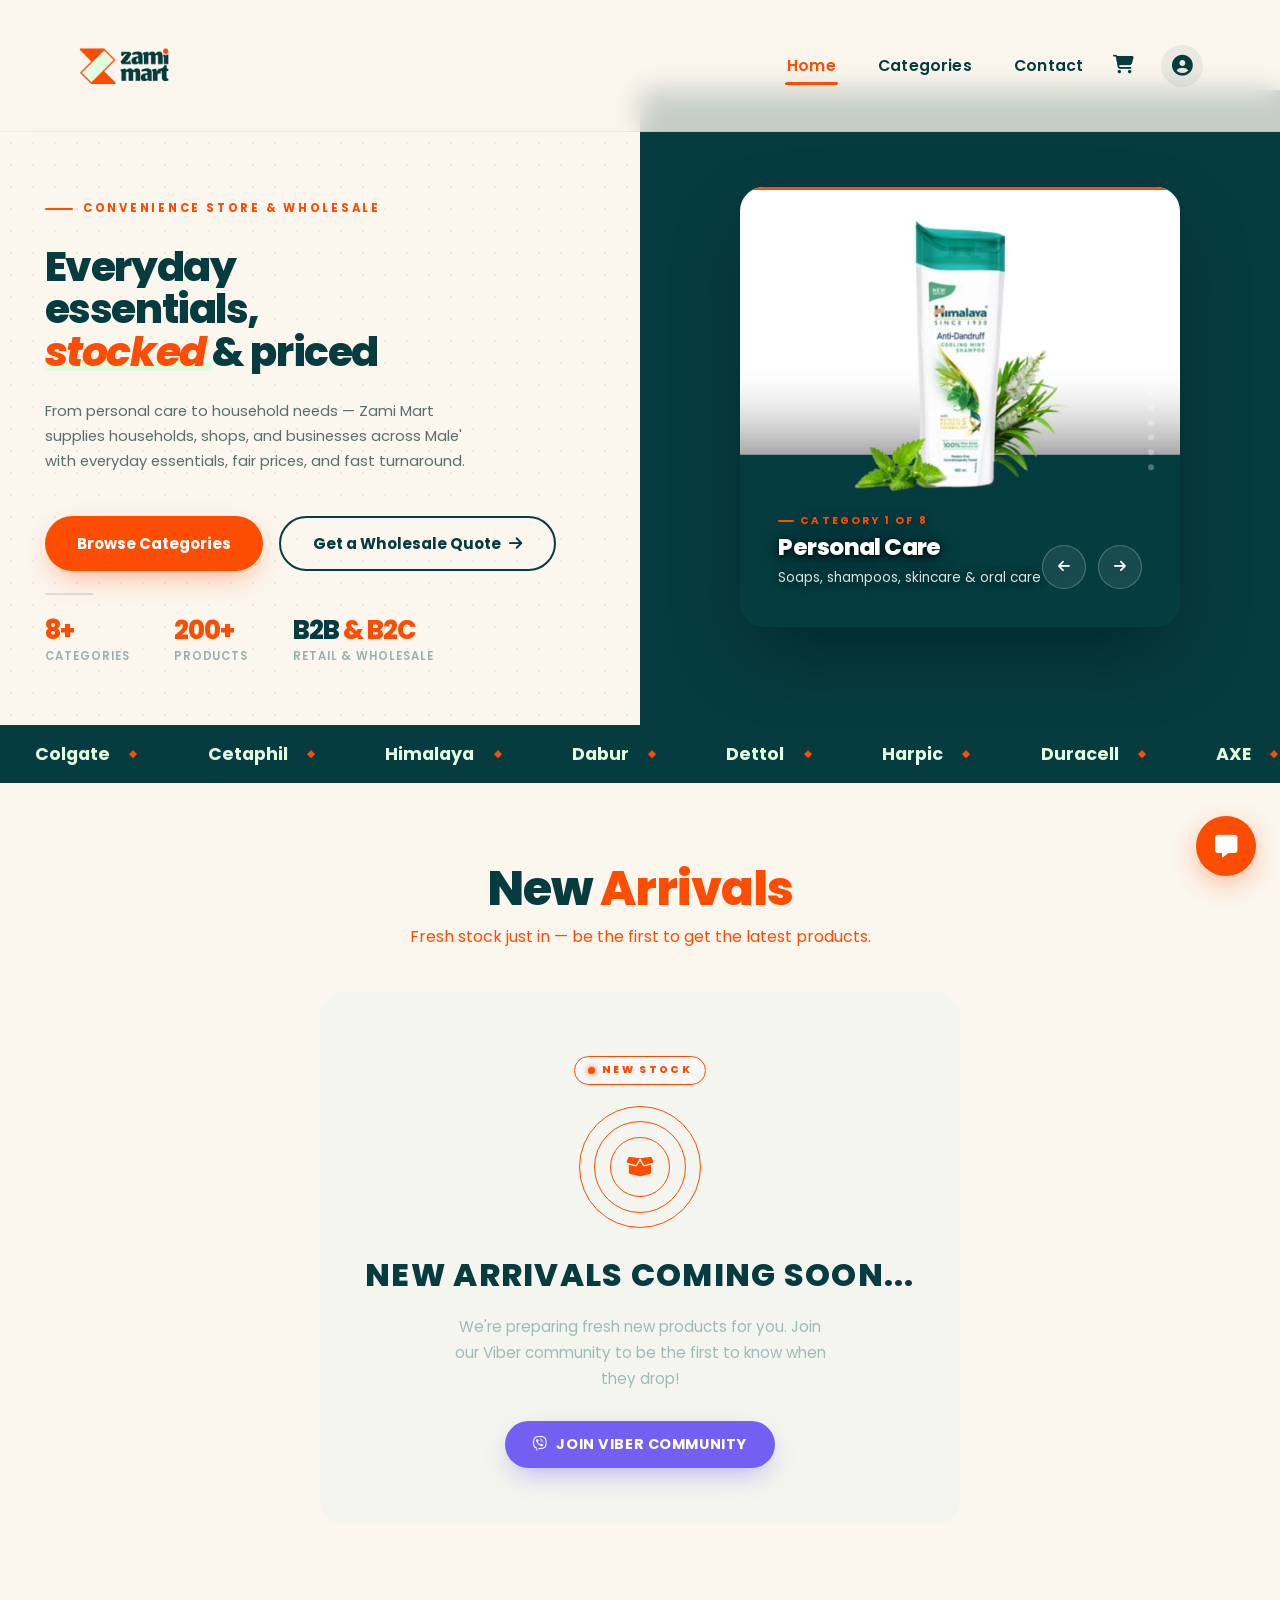
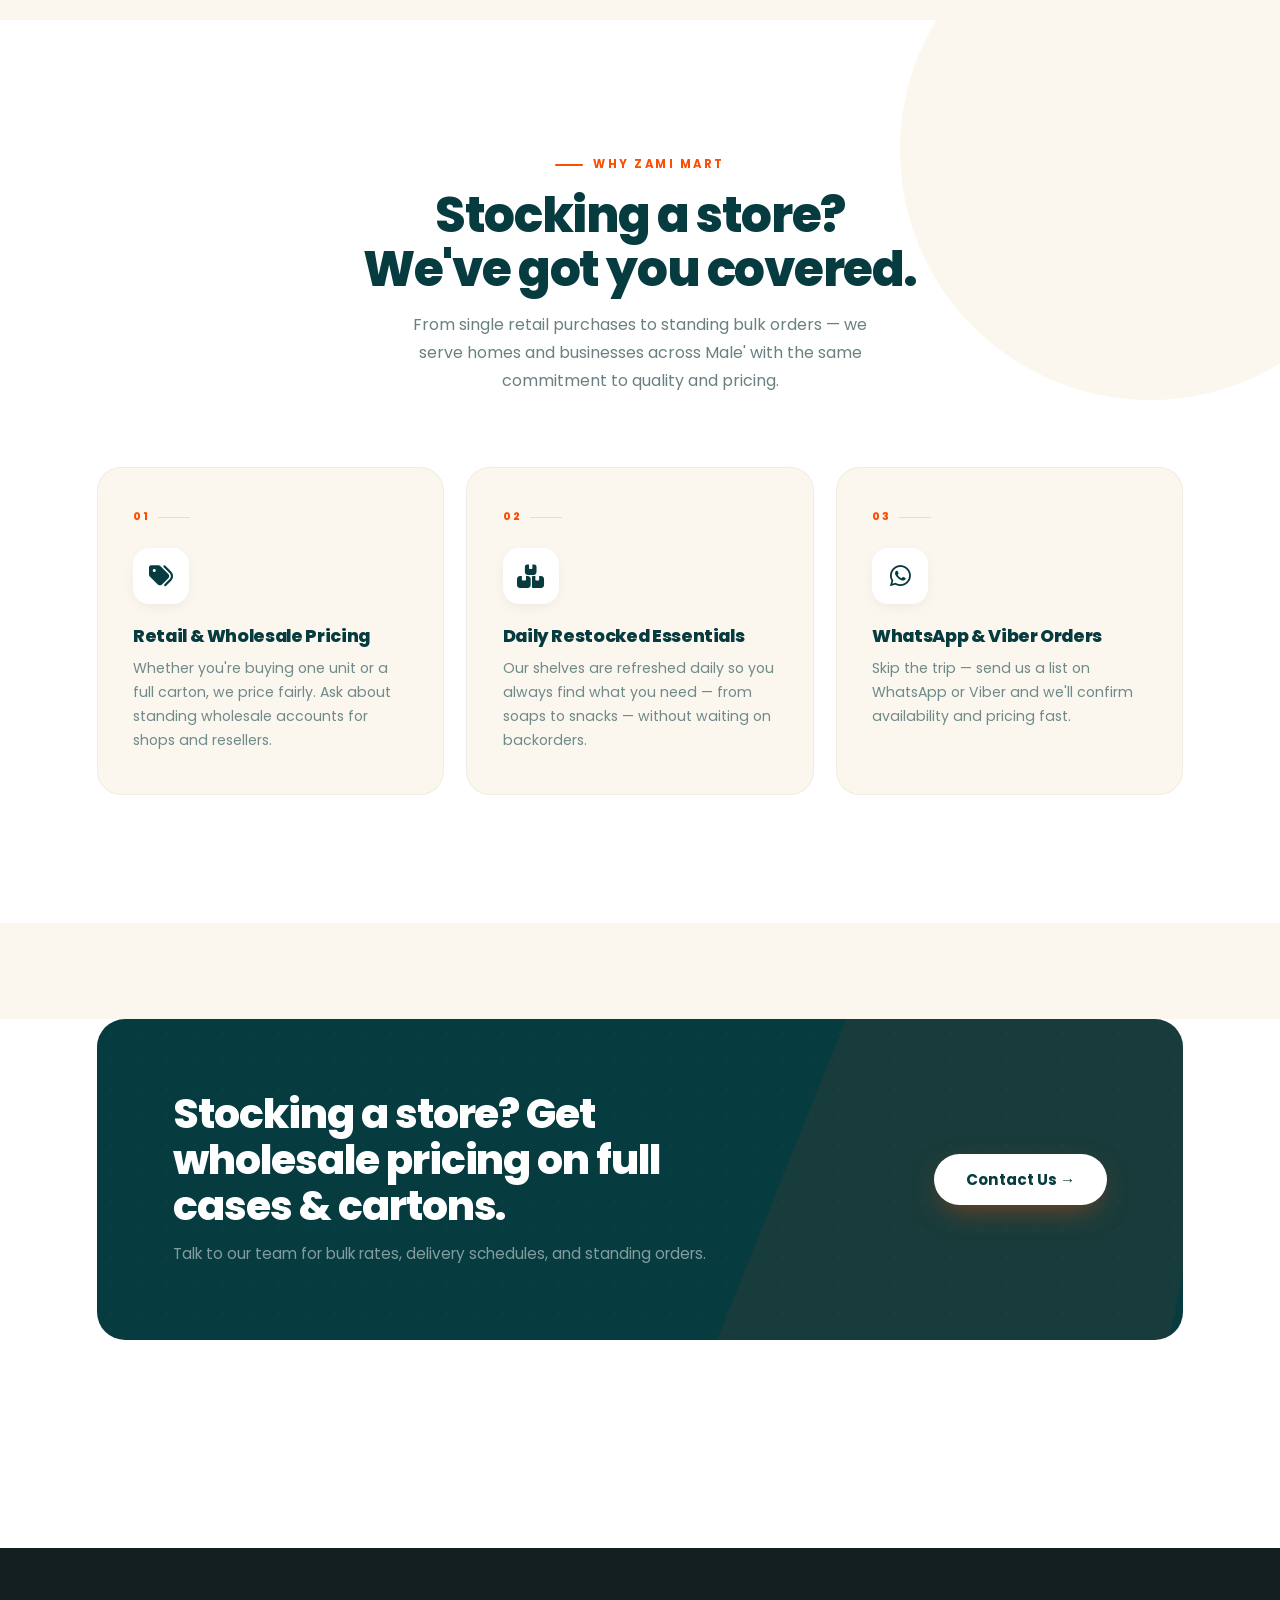
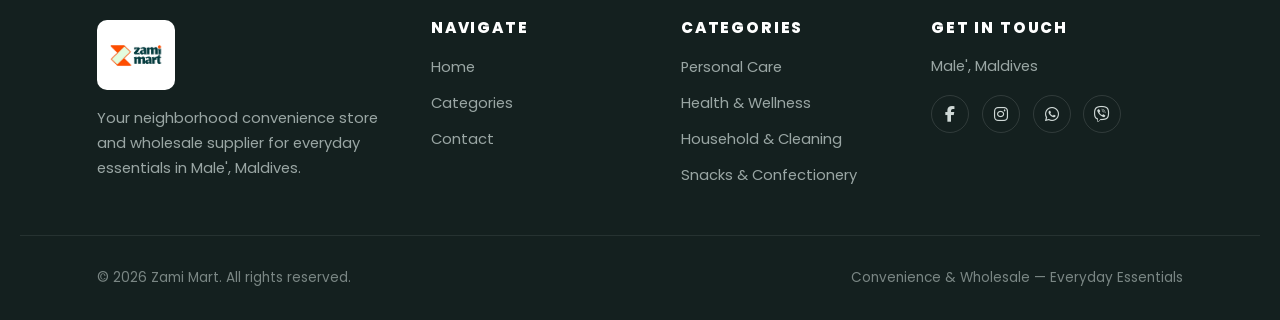
==== index.html @ 1897bcc4 "Add files via upload" ====
<!DOCTYPE html>
<html lang="en">
<head>
<meta charset="UTF-8">
<meta name="viewport" content="width=device-width, initial-scale=1.0">
<title>Zami Mart — Convenience &amp; Wholesale Store, Male'</title>
<link rel="icon" type="image/png" href="img/favicon.png">
<link rel="preconnect" href="https://fonts.googleapis.com">
<link rel="preconnect" href="https://fonts.gstatic.com" crossorigin>
<link href="https://fonts.googleapis.com/css2?family=Poppins:ital,wght@0,300;0,400;0,500;0,600;0,700;0,800;0,900;1,500&display=swap" rel="stylesheet">
<link rel="stylesheet" href="https://cdnjs.cloudflare.com/ajax/libs/font-awesome/6.5.1/css/all.min.css">
<link rel="stylesheet" href="style.css">
<style>

/* =============================================
   HERO — full-viewport split
   ============================================= */
.hero {
  min-height: 80vh;
  display: grid;
  grid-template-columns: 1fr 1fr;
  align-items: stretch;
  background: var(--cream);
  background-image: radial-gradient(rgba(6,59,63,.07) 1px, transparent 1px);
  background-size: 22px 22px;
  overflow: hidden;
  position: relative;
}

.hero-copy {
  display: flex;
  flex-direction: column;
  justify-content: center;
  padding: 110px 4% 60px 7%;
  position: relative;
  z-index: 2;
}

.hero-eyebrow {
  display: inline-flex;
  align-items: center;
  gap: 10px;
  font-size: .72rem;
  font-weight: 700;
  letter-spacing: .24em;
  text-transform: uppercase;
  color: var(--orange);
  margin-bottom: 1.8rem;
  opacity: 0;
  animation: fadeUp .7s var(--ease-soft) .1s forwards;
}
.hero-eyebrow::before {
  content: '';
  width: 28px; height: 2px;
  background: var(--orange);
  border-radius: 2px;
  flex-shrink: 0;
}

.hero-meta {
  display: flex;
  align-items: center;
  gap: 1rem;
  flex-wrap: wrap;
  margin-bottom: 1.8rem;
}
.hero-meta .hero-eyebrow { margin-bottom: 0; }

.hero-status {
  display: inline-flex;
  align-items: center;
  gap: 8px;
  padding: 5px 14px 5px 10px;
  border-radius: 100px;
  background: rgba(6,59,63,.06);
  font-size: .72rem;
  font-weight: 700;
  letter-spacing: .04em;
  color: var(--teal);
  opacity: 0;
  animation: fadeUp .7s var(--ease-soft) .2s forwards;
}
.hero-status .status-dot {
  width: 7px; height: 7px;
  border-radius: 50%;
  background: #2f9e6e;
  flex-shrink: 0;
  position: relative;
}
.hero-status .status-dot::after {
  content: '';
  position: absolute; inset: -4px;
  border-radius: 50%;
  background: #2f9e6e;
  opacity: .4;
  animation: statusPulse 2s ease-out infinite;
}
.hero-status.is-closed .status-dot,
.hero-status.is-closed .status-dot::after { background: #c2492f; }
@keyframes statusPulse {
  0% { transform: scale(1); opacity: .5; }
  100% { transform: scale(2.4); opacity: 0; }
}


.hero-scroll-cue {
  display: none;
  align-items: center;
  gap: 10px;
  margin-top: 2.6rem;
  font-size: .8rem;
  font-weight: 600;
  color: #8aa0a0;
  cursor: pointer;
  background: none;
  width: fit-content;
}
.hero-scroll-cue i {
  animation: scrollBounce 1.6s ease-in-out infinite;
  color: var(--orange);
}
@keyframes scrollBounce {
  0%, 100% { transform: translateY(0); }
  50% { transform: translateY(6px); }
}

.hero-title {
  font-size: clamp(2rem, 3.2vw, 3.8rem);
  line-height: 1.04;
  letter-spacing: -.035em;
  color: var(--teal);
  margin-bottom: 1.6rem;
}
.hero-title .line { display: block; overflow: hidden; }
.hero-title .line span {
  display: block;
  transform: translateY(110%);
  animation: lineUp .9s var(--ease-soft) forwards;
}
.hero-title .line:nth-child(1) span { animation-delay: .15s; }
.hero-title .line:nth-child(2) span { animation-delay: .28s; }
.hero-title .line:nth-child(3) span { animation-delay: .38s; }
@keyframes lineUp { to { transform: translateY(0); } }

.hero-title .accent {
  color: var(--orange);
  font-style: italic;
  position: relative;
  display: inline-block;
}
.hero-title .accent::after {
  content: '';
  position: absolute;
  left: -3%; right: -3%; bottom: .06em;
  height: .22em;
  background: var(--mint);
  z-index: -1;
  transform: scaleX(0);
  transform-origin: left;
  animation: underlineGrow .6s var(--ease-soft) .9s forwards;
}
@keyframes underlineGrow { to { transform: scaleX(1); } }

.hero-sub {
  font-size: 0.92rem;
  line-height: 1.7;
  color: #5a6e6e;
  max-width: 440px;
  margin-bottom: 2.6rem;
  opacity: 0;
  animation: fadeUp .8s var(--ease-soft) .5s forwards;
}

.hero-ctas {
  display: flex; gap: 1rem; flex-wrap: wrap;
  margin-bottom: 0;
  opacity: 0;
  animation: fadeUp .8s var(--ease-soft) .65s forwards;
}

.hero-divider {
  width: 48px; height: 2px;
  background: rgba(6,59,63,.12);
  margin-top: 1.4rem;
  margin-bottom: 1.4rem;
  opacity: 0;
  animation: fadeUp .6s var(--ease-soft) .78s forwards;
}

.hero-stat-row {
  display: flex; gap: 2.8rem;
  opacity: 0;
  animation: fadeUp .8s var(--ease-soft) .82s forwards;
}
.hero-stat { display: flex; flex-direction: column; }
.hero-stat-num {
  font-size: 1.6rem; font-weight: 800;
  color: var(--teal); letter-spacing: -.04em; line-height: 1;
}
.hero-stat-num span { color: var(--orange); }
.hero-stat-label {
  font-size: .72rem; font-weight: 600;
  letter-spacing: .08em; text-transform: uppercase;
  color: #9ab0b0; margin-top: .3rem;
}

@keyframes fadeUp {
  from { opacity: 0; transform: translateY(20px); }
  to   { opacity: 1; transform: translateY(0); }
}

/* =============================================
   SLIDESHOW
   ============================================= */
.hero-slideshow {
  position: relative;
  overflow: hidden;
  background: var(--teal);
  opacity: 0;
  animation: fadeIn .9s var(--ease-soft) .2s forwards;
  display: flex;
  align-items: center;
  justify-content: center;
  padding: 40px 4%;
}
.hero-slideshow-inner {
  position: relative;
  width: 100%;
  max-width: 440px;
  aspect-ratio: 1 / 1;
  border-radius: 24px;
  overflow: hidden;
  box-shadow: 0 32px 80px -16px rgba(0,0,0,.35);
}
@keyframes fadeIn { to { opacity: 1; } }

.slide {
  position: absolute; inset: 0;
  opacity: 0;
  transition: opacity .8s cubic-bezier(.4,0,.2,1);
  will-change: opacity;
}
.slide.active { opacity: 1; }

.slide img {
  width: 100%; height: 100%;
  object-fit: cover; object-position: center;
  display: block;
  transform: scale(1.05);
  transition: transform 6s ease-out;
}
.slide.active img { transform: scale(1); }

.slide::after {
  content: '';
  position: absolute; inset: 0;
  pointer-events: none;
}

.slide-placeholder {
  position: absolute; inset: 0;
  display: flex; align-items: center; justify-content: center;
  background: linear-gradient(145deg, var(--teal-soft), var(--teal));
}
.slide-placeholder .ph-icon { font-size: 5rem; color: rgba(255,255,255,.1); }

.slide-label {
  position: absolute; bottom: 2.4rem; left: 2.4rem;
  z-index: 10; color: #fff;
  opacity: 0; transform: translateY(14px);
  transition: opacity .55s ease .25s, transform .55s ease .25s;
  pointer-events: none;
  text-shadow: 0 2px 12px rgba(0,0,0,.7), 0 1px 4px rgba(0,0,0,.5);
}
.slide.active .slide-label { opacity: 1; transform: translateY(0); }
.slide-label-tag {
  font-size: .65rem; font-weight: 700;
  letter-spacing: .2em; text-transform: uppercase;
  color: var(--orange); margin-bottom: .4rem;
  display: flex; align-items: center; gap: 6px;
  text-shadow: 0 2px 8px rgba(0,0,0,.6);
}
.slide-label-tag::before {
  content: ''; width: 16px; height: 2px;
  background: var(--orange); border-radius: 2px;
}
.slide-label h3 {
  font-size: clamp(1.1rem, 1.8vw, 1.6rem);
  font-weight: 800; color: #fff;
  line-height: 1.12; letter-spacing: -.025em;
  text-shadow: 0 2px 16px rgba(0,0,0,.8), 0 1px 4px rgba(0,0,0,.6);
}
.slide-label p { font-size: .85rem; color: rgba(255,255,255,.85); margin-top: .3rem; text-shadow: 0 1px 8px rgba(0,0,0,.7); }

.slide-progress {
  position: absolute; top: 0; left: 0;
  height: 3px; background: var(--orange);
  z-index: 20; width: 0%;
  border-radius: 0 2px 2px 0;
}

.slide-counter {
  position: absolute; top: 2rem; right: 2rem;
  z-index: 20; font-size: .75rem; font-weight: 700;
  letter-spacing: .1em; color: rgba(255,255,255,.45);
}
.slide-counter span { color: #fff; }

.slide-dots {
  position: absolute; top: 50%; right: 1.6rem;
  transform: translateY(-50%);
  z-index: 20; display: flex; flex-direction: column; gap: .55rem;
}
.slide-dot {
  width: 6px; height: 6px; border-radius: 50%;
  background: rgba(255,255,255,.3);
  border: none; cursor: pointer; padding: 0;
  transition: background .3s, height .35s var(--ease-soft), border-radius .35s;
}
.slide-dot.active {
  background: #fff; height: 22px; border-radius: 3px;
}

.slide-controls {
  position: absolute; bottom: 2.4rem; right: 2.4rem;
  z-index: 20; display: flex; align-items: center; gap: .7rem;
}
.slide-btn {
  width: 44px; height: 44px; border-radius: 50%;
  border: 1.5px solid rgba(255,255,255,.25);
  background: rgba(255,255,255,.08);
  backdrop-filter: blur(8px);
  color: #fff; font-size: .85rem;
  display: flex; align-items: center; justify-content: center;
  cursor: pointer;
  transition: background .3s, border-color .3s, transform .25s var(--ease-soft);
}
.slide-btn:hover { background: var(--orange); border-color: var(--orange); transform: scale(1.1); }

/* =============================================
   NEW ARRIVALS — coming soon centered style
   ============================================= */
.new-arrivals-section {
  padding: 5rem 0 6rem;
  background: var(--cream);
  position: relative;
}

.na-section-head {
  text-align: center;
  margin-bottom: 2.6rem;
}
.na-section-head h2 {
  font-size: clamp(2rem, 4vw, 3rem);
  margin-bottom: .5rem;
}
.na-section-head h2 em {
  color: #FD4D02;
  font-style: normal;
}
.na-section-head p {
  color: #FD4D02;
  font-size: 1rem;
}

.na-card {
  position: relative;
  background: #f4f5ee;
  border-radius: 24px;
  padding: 4rem 2rem 3.5rem;
  display: flex;
  flex-direction: column;
  align-items: center;
  justify-content: center;
  text-align: center;
  gap: 1.4rem;
  max-width: 640px;
  margin: 0 auto;
  overflow: hidden;
}

/* Pulse rings */
.na-pulse-rings {
  position: relative;
  width: 120px;
  height: 120px;
  display: flex;
  align-items: center;
  justify-content: center;
  margin-bottom: .5rem;
}
.na-pulse-rings::before,
.na-pulse-rings::after {
  content: '';
  position: absolute;
  border-radius: 50%;
  border: 1.5px solid #FD4D02;
  animation: naPulseRing 2.4s ease-out infinite;
}
.na-pulse-rings::before {
  width: 90px; height: 90px;
  animation-delay: 0s;
}
.na-pulse-rings::after {
  width: 120px; height: 120px;
  animation-delay: .6s;
}
.na-pulse-inner {
  width: 60px; height: 60px;
  border-radius: 50%;
  border: 1.5px solid #FD4D02;
  display: flex;
  align-items: center;
  justify-content: center;
  position: relative;
  z-index: 1;
}
.na-pulse-inner i {
  color: #FD4D02;
  font-size: 1.4rem;
}
@keyframes naPulseRing {
  0%   { opacity: .7; transform: scale(.85); }
  80%  { opacity: 0;  transform: scale(1.2); }
  100% { opacity: 0;  transform: scale(1.2); }
}

.na-badge {
  display: inline-flex;
  align-items: center;
  gap: 7px;
  background: #f8f8f8;
  border: 1px solid#FD4D02;
  color:#FD4D02;
  font-size: .65rem;
  font-weight: 800;
  letter-spacing: .22em;
  text-transform: uppercase;
  padding: .35rem .85rem;
  border-radius: 100px;
  width: fit-content;
}
.na-badge-dot {
  width: 7px; height: 7px;
  border-radius: 50%;
  background: #FD4D02;
  box-shadow: 0 0 6px#FD4D02;
  animation: nabDotBlink 1.4s ease-in-out infinite;
}
@keyframes nabDotBlink {
  0%, 100% { opacity: 1; box-shadow: 0 0 6px #FD4D02; }
  50%       { opacity: .4; box-shadow: none; }
}

.na-card h3 {
  font-size: clamp(1.5rem, 3vw, 2rem);
  text-transform: uppercase;
  letter-spacing: .04em;
  color: var(--teal);
  margin: 0;
}
.na-card > p {
  color: #9cbbbb;
  font-size: .95rem;
  max-width: 380px;
  margin: 0;
}

/* Viber button */
.na-btn-viber {
  display: inline-flex;
  align-items: center;
  gap: .55rem;
  background: #7360f2;
  color: #fff;
  font-family: var(--font-display);
  font-weight: 700;
  font-size: .9rem;
  letter-spacing: .04em;
  text-transform: uppercase;
  padding: 13px 28px;
  border-radius: 100px;
  transition: transform .35s var(--ease-soft), box-shadow .35s;
  box-shadow: 0 10px 28px -8px rgba(115,96,242,.55);
  margin-top: .4rem;
}
.na-btn-viber:hover {
  transform: translateY(-3px);
  box-shadow: 0 16px 36px -8px rgba(115,96,242,.7);
}

/* hide old elements not used */
.na-left, .na-divider, .na-right, .na-scan, .na-grid, .na-corner { display: none; }

/* =============================================
   (placeholder for old na-right styles — kept for safety)
   ============================================= */
.na-right-placeholder {
  display: flex;
  flex-direction: column;
  justify-content: center;
  gap: 1.6rem;
}

.na-right-label {
  font-size: .7rem;
  font-weight: 700;
  letter-spacing: .18em;
  text-transform: uppercase;
  color: #9ab0b0;
}

.na-right h3 {
  font-size: clamp(1.1rem, 1.8vw, 1.5rem);
  font-weight: 700;
  color: var(--teal);
  line-height: 1.25;
  letter-spacing: -.02em;
  margin: 0;
}

.na-perks {
  display: flex;
  flex-direction: column;
  gap: .75rem;
}

/* =============================================
   WHY US — redesigned cards
   ============================================= */
.why-section {
  padding: 8rem 0;
  background: #fff;
  position: relative;
  overflow: hidden;
}
.why-section::before {
  content: '';
  position: absolute; top: -120px; right: -120px;
  width: 500px; height: 500px;
  border-radius: 50%;
  background: var(--cream);
  pointer-events: none;
}

.why-header {
  text-align: center;
  margin-bottom: 4.5rem;
}
.why-header .section-label {
  display: inline-flex; align-items: center; gap: 10px;
  font-size: .72rem; font-weight: 700;
  letter-spacing: .22em; text-transform: uppercase;
  color: var(--orange); margin-bottom: 1rem;
}
.why-header .section-label::before {
  content: ''; width: 28px; height: 2px;
  background: var(--orange); border-radius: 2px;
}
.why-header h2 {
  font-size: clamp(2rem, 3.8vw, 3.1rem);
  color: var(--teal); letter-spacing: -.03em;
  line-height: 1.1; max-width: 560px; margin: 0 auto .9rem;
}
.why-header p {
  font-size: 1rem; color: #6a8080; max-width: 480px;
  margin: 0 auto; line-height: 1.75;
}

.why-cards {
  display: grid;
  grid-template-columns: repeat(3, 1fr);
  gap: 1.4rem;
}

.why-card {
  background: var(--cream);
  border-radius: 24px;
  padding: 2.6rem 2.2rem;
  position: relative;
  overflow: hidden;
  transition: transform .4s var(--ease-soft), box-shadow .4s;
  border: 1px solid rgba(6,59,63,.05);
}
.why-card:hover {
  transform: translateY(-8px);
  box-shadow: 0 28px 56px -20px rgba(6,59,63,.14);
}
.why-card::before {
  content: '';
  position: absolute; bottom: -30px; right: -30px;
  width: 110px; height: 110px; border-radius: 50%;
  background: var(--orange);
  opacity: 0;
  transition: opacity .4s, transform .5s var(--ease-soft);
  transform: scale(.7);
}
.why-card:hover::before {
  opacity: .06;
  transform: scale(1.4);
}

.why-card-num {
  font-size: .65rem; font-weight: 800;
  letter-spacing: .2em; color: var(--orange);
  margin-bottom: 1.4rem;
  display: flex; align-items: center; gap: 8px;
}
.why-card-num::after {
  content: ''; flex: 1; height: 1px;
  background: rgba(253,77,2,.2);
  max-width: 32px;
}

.why-card-icon {
  width: 56px; height: 56px;
  border-radius: 16px;
  background: #fff;
  display: flex; align-items: center; justify-content: center;
  font-size: 1.5rem; color: var(--teal);
  margin-bottom: 1.4rem;
  box-shadow: 0 4px 16px -6px rgba(6,59,63,.12);
  transition: background .35s, color .35s, transform .4s var(--ease-soft);
}
.why-card:hover .why-card-icon {
  background: var(--orange); color: #fff;
  transform: rotate(-8deg) scale(1.08);
}

.why-card h4 {
  font-size: 1.1rem; color: var(--teal);
  letter-spacing: -.02em; margin-bottom: .6rem; line-height: 1.2;
}
.why-card p {
  font-size: .88rem; color: #6e8a8a; line-height: 1.7; margin: 0;
}

/* =============================================
   CTA BANNER
   ============================================= */
.cta-section { padding: 0 0 7rem; background: #fff; }
.cta-banner {
  background: var(--teal);
  border-radius: 28px;
  padding: 4.5rem 7%;
  display: grid;
  grid-template-columns: 1fr auto;
  align-items: center; gap: 3rem;
  position: relative; overflow: hidden;
}
.cta-banner::before {
  content: '';
  position: absolute; right: 0; top: 0; bottom: 0; width: 45%;
  background: var(--orange); opacity: .07;
  clip-path: polygon(20% 0, 100% 0, 100% 100%, 0% 100%);
}
.cta-banner::after {
  content: '';
  position: absolute; inset: 0;
  background-image: radial-gradient(rgba(255,255,255,.025) 1px, transparent 1px);
  background-size: 28px 28px;
}
.cta-banner h2 {
  font-size: clamp(1.8rem, 3.2vw, 2.6rem);
  color: #fff; max-width: 520px;
  line-height: 1.12; position: relative; z-index: 1;
  letter-spacing: -.025em;
}
.cta-banner p {
  color: rgba(255,255,255,.5); margin-top: .8rem;
  font-size: .96rem; position: relative; z-index: 1;
}
.cta-banner .btn-primary {
  position: relative; z-index: 1;
  background: #fff; color: var(--teal);
  white-space: nowrap; flex-shrink: 0;
}
.cta-banner .btn-primary:hover {
  background: var(--orange); color: #fff;
  box-shadow: 0 16px 40px -10px rgba(253,77,2,.45);
}
.cta-banner .btn-primary::before { background: var(--orange); }

/* =============================================
   SHARED UTILS
   ============================================= */
.section-label {
  display: inline-flex; align-items: center; gap: 10px;
  font-size: .72rem; font-weight: 700;
  letter-spacing: .22em; text-transform: uppercase;
  color: var(--orange); margin-bottom: 1rem;
}
.section-label::before {
  content: ''; width: 28px; height: 2px;
  background: var(--orange); border-radius: 2px;
}

/* =============================================
   RESPONSIVE
   ============================================= */
@media (max-width: 1024px) {
  .hero { grid-template-columns: 1fr; grid-template-rows: auto auto; min-height: auto; }
  .hero-copy { padding: 130px 6% 60px; }
  .hero-slideshow { padding: 40px 6% 60px; }
  .hero-scroll-cue { display: flex; }
  .why-cards { grid-template-columns: 1fr 1fr; }
  .na-card { grid-template-columns: 1fr; grid-template-rows: auto 1px auto; }
  .na-divider { grid-column: 1; grid-row: 2; min-height: 1px; }
}

@media (prefers-reduced-motion: reduce) {
  .hero-status .status-dot::after,
  .hero-scroll-cue i,
  .marquee-track { animation: none !important; }
}

@media (max-width: 700px) {
  .hero-slideshow-inner { box-shadow: 0 16px 40px -12px rgba(0,0,0,.3); }
  .hero-copy { padding: 110px 5% 50px; }
  .hero-slideshow { padding: 30px 5% 40px; }
  .hero-stat-row { gap: 1.6rem; }
  .why-cards { grid-template-columns: 1fr; }
  .na-left { padding: 2.4rem 1.8rem; }
  .na-right { padding: 2.4rem 1.8rem; }
  .slide-dots { display: none; }
  .cta-banner { grid-template-columns: 1fr; text-align: center; justify-items: center; padding: 3rem 6%; }
}
  .nav-cart { position:relative; width:40px; height:40px; border-radius:50%; background:transparent; border:none; color:var(--teal); font-size:1.15rem; cursor:pointer; display:flex; align-items:center; justify-content:center; transition:color .2s; }
  .nav-cart:hover { color: var(--orange); }
  .cart-badge { position:absolute; top:-4px; right:-4px; background:var(--orange); color:#fff; width:18px; height:18px; border-radius:50%; font-size:.65rem; font-weight:700; display:none; align-items:center; justify-content:center; border:2px solid var(--cream); }
  .cart-badge.show { display: flex; }

  /* ===== Cart Drawer ===== */
  .cart-overlay {
    position: fixed; inset: 0;
    background: rgba(6,30,30,.45);
    z-index: 1100;
    opacity: 0; visibility: hidden;
    transition: opacity .3s, visibility .3s;
  }
  .cart-overlay.open { opacity: 1; visibility: visible; }
  .cart-drawer {
    position: fixed; top: 0; right: 0;
    width: 380px; max-width: 100vw; height: 100%;
    background: #fff; z-index: 1101;
    display: flex; flex-direction: column;
    transform: translateX(100%);
    transition: transform .35s cubic-bezier(.4,0,.2,1);
    box-shadow: -12px 0 48px -8px rgba(6,59,63,.18);
  }
  .cart-overlay.open .cart-drawer { transform: translateX(0); }
  .cart-head {
    padding: 20px 20px 16px;
    background: var(--teal); color: #fff;
    display: flex; align-items: center; justify-content: space-between;
  }
  .cart-head h3 { font-size: 1rem; font-weight: 700; }
  .cart-head-close {
    width: 32px; height: 32px; border-radius: 8px;
    background: rgba(255,255,255,.15); border: none; color: #fff;
    font-size: .9rem; cursor: pointer;
    display: flex; align-items: center; justify-content: center;
    transition: background .2s;
  }
  .cart-head-close:hover { background: rgba(255,255,255,.28); }
  .cart-items {
    flex: 1; overflow-y: auto; padding: 16px;
    display: flex; flex-direction: column; gap: 10px;
  }
  .cart-item {
    display: flex; align-items: center; gap: 12px;
    background: var(--cream); border-radius: 12px; padding: 10px 12px;
    animation: cartItemIn .22s ease;
  }
  @keyframes cartItemIn { from { opacity:0; transform:translateY(8px); } to { opacity:1; transform:none; } }
  .cart-item-img {
    width: 48px; height: 48px; border-radius: 8px;
    object-fit: cover; flex-shrink: 0; background: #e8eeeb;
  }
  .cart-item-img.no-img-placeholder {
    display: flex; align-items: center; justify-content: center;
    color: #aac4c0; font-size: 1.2rem;
  }
  .cart-item-info { flex: 1; min-width: 0; }
  .cart-item-name {
    font-size: .8rem; font-weight: 600; color: var(--teal);
    line-height: 1.3; margin-bottom: 4px;
    white-space: nowrap; overflow: hidden; text-overflow: ellipsis;
  }
  .cart-item-qty { display: flex; align-items: center; gap: 6px; }
  .qty-btn {
    width: 24px; height: 24px; border-radius: 6px;
    border: 1.5px solid rgba(6,59,63,.2);
    background: #fff; color: var(--teal);
    font-size: .8rem; font-weight: 700; cursor: pointer;
    display: flex; align-items: center; justify-content: center;
    transition: all .15s;
  }
  .qty-btn:hover { background: var(--teal); color: #fff; border-color: var(--teal); }
  .qty-val { font-size: .82rem; font-weight: 700; color: var(--teal); min-width: 20px; text-align: center; }
  .cart-item-remove {
    background: none; border: none; color: #c0a0a0;
    font-size: .85rem; cursor: pointer; padding: 4px;
    transition: color .2s; flex-shrink: 0;
  }
  .cart-item-remove:hover { color: #d63030; }
  .cart-empty {
    flex: 1; display: flex; flex-direction: column;
    align-items: center; justify-content: center;
    color: var(--text-muted); gap: 10px; padding: 2rem; text-align: center;
  }
  .cart-empty i { font-size: 2.5rem; color: #c8d8d6; }
  .cart-empty p { font-size: .85rem; }
  .cart-footer {
    padding: 16px 20px; border-top: 1px solid rgba(6,59,63,.08);
    display: flex; flex-direction: column; gap: 10px;
  }
  .cart-count-label { font-size: .8rem; color: #6a8080; text-align: center; }
  .cart-count-label strong { color: var(--teal); }
  .cart-inquire-btn {
    width: 100%; padding: 13px;
    background: var(--orange); color: #fff;
    border: none; border-radius: 12px;
    font-family: var(--font-body); font-size: .9rem; font-weight: 700;
    cursor: pointer; display: flex; align-items: center; justify-content: center; gap: 8px;
    transition: background .2s, transform .15s;
  }
  .cart-inquire-btn:hover { background: #e34602; transform: translateY(-1px); }
  .cart-clear-btn {
    width: 100%; padding: 9px; background: transparent;
    color: #8a9f9f; border: 1.5px solid rgba(6,59,63,.12); border-radius: 10px;
    font-family: var(--font-body); font-size: .8rem; font-weight: 600;
    cursor: pointer; transition: all .2s;
  }
  .cart-clear-btn:hover { border-color: #d63030; color: #d63030; }

  /* ===== Cart Thank-you Screen ===== */
  .cart-thankyou {
    display: none;
    flex-direction: column; align-items: center; justify-content: center;
    padding: 2.8rem 2rem 2.2rem; text-align: center; gap: 0;
    background: linear-gradient(160deg, rgba(6,59,63,.03) 0%, rgba(253,77,2,.03) 100%);
  }
  .cart-thankyou.show { display: flex; animation: tyFadeIn .45s cubic-bezier(.22,1,.36,1) both; }
  @keyframes tyFadeIn { from { opacity:0; transform:translateY(14px) scale(.96); } to { opacity:1; transform:none; } }

  /* Modern check icon */
  .ty-icon-wrap { position: relative; width: 96px; height: 96px; margin-bottom: 1.6rem; animation: tyBounce .55s cubic-bezier(.34,1.56,.64,1) .05s both; }
  @keyframes tyBounce { 0%{transform:scale(0) rotate(-15deg);} 100%{transform:scale(1) rotate(0deg);} }
  .ty-icon-pulse { position: absolute; inset: 0; }
  .ty-icon-pulse circle { fill: none; stroke: var(--teal); stroke-width: 2; opacity: .4; transform-origin: 50% 50%; animation: tyPulse 1.8s ease-out .3s infinite; }
  @keyframes tyPulse { 0%{ r: 34; opacity:.5; } 100%{ r: 46; opacity:0; } }
  .ty-icon-circle {
    position: absolute; inset: 0; margin: auto;
    width: 76px; height: 76px; border-radius: 50%;
    background: var(--teal);
    display: flex; align-items: center; justify-content: center;
  }
  .ty-icon-circle svg path {
    stroke-dasharray: 22; stroke-dashoffset: 22;
    animation: checkDraw .4s ease .35s forwards;
  }
  @keyframes checkDraw { to { stroke-dashoffset: 0; } }

  .ty-title {
    font-size: 1.22rem; font-weight: 800; color: var(--teal);
    margin-bottom: .35rem; letter-spacing: -.025em;
  }
  .ty-sub { font-size: .8rem; color: #6a8080; line-height: 1.65; margin-bottom: 1.5rem; max-width: 240px; }

  /* Glass pill dots */
  .ty-confetti-row {
    display: flex; gap: 7px; margin-bottom: 1.6rem;
    animation: tyConfettiIn .5s cubic-bezier(.22,1,.36,1) .15s both;
  }
  @keyframes tyConfettiIn { from{opacity:0;transform:translateY(-10px) scale(.8)} to{opacity:1;transform:none} }
  .ty-dot {
    width: 26px; height: 10px; border-radius: 100px;
    animation: tyDotPop .45s cubic-bezier(.34,1.56,.64,1) both;
    box-shadow: inset 0 1px 0 rgba(255,255,255,.45), 0 2px 6px rgba(0,0,0,.12);
  }
  .ty-dot:nth-child(1){background:linear-gradient(135deg,#fd6b2a,#fd4d02);animation-delay:.18s}
  .ty-dot:nth-child(2){background:linear-gradient(135deg,rgba(6,59,63,.55),rgba(6,59,63,.35));backdrop-filter:blur(4px);border:1px solid rgba(6,59,63,.2);box-shadow:inset 0 1px 0 rgba(255,255,255,.3);animation-delay:.26s}
  .ty-dot:nth-child(3){background:linear-gradient(135deg,#f5c842,#f0b429);animation-delay:.34s}
  .ty-dot:nth-child(4){background:linear-gradient(135deg,rgba(6,59,63,.55),rgba(6,59,63,.35));backdrop-filter:blur(4px);border:1px solid rgba(6,59,63,.2);box-shadow:inset 0 1px 0 rgba(255,255,255,.3);animation-delay:.42s}
  @keyframes tyDotPop { from{transform:scaleX(0);opacity:0} to{transform:scaleX(1);opacity:1} }

  .ty-browse-btn {
    padding: 11px 30px;
    background: linear-gradient(135deg, #063b3f 0%, #0a5a62 100%);
    color: #fff; border: none; border-radius: 12px;
    font-family: var(--font-body); font-size: .88rem; font-weight: 700;
    cursor: pointer; transition: transform .18s, box-shadow .18s;
    box-shadow: 0 4px 16px -4px rgba(6,59,63,.4), inset 0 1px 0 rgba(255,255,255,.12);
  }
  .ty-browse-btn:hover { transform: translateY(-2px); box-shadow: 0 8px 24px -6px rgba(6,59,63,.45); }
  .ty-browse-btn:active { transform: translateY(0); }
  /* Inquiry confirm panel */
  .cart-confirm {
    display: none;
    position: fixed; top: 0; right: 0;
    width: 380px; max-width: 100vw; height: 100%;
    flex-direction: column; align-items: center; justify-content: center;
    padding: 2rem 2rem; text-align: center; gap: 0;
    background: #fff; z-index: 1102;
    animation: tyFadeIn .3s ease;
  }
  .cart-confirm.show { display: flex; }
  .confirm-icon {
    width: 72px; height: 72px; border-radius: 50%;
    background: linear-gradient(135deg, #FD4D02, #e34602);
    display: flex; align-items: center; justify-content: center;
    margin-bottom: 1.2rem;
    box-shadow: 0 8px 32px -8px rgba(253,77,2,.4);
    animation: tyBounce .45s cubic-bezier(.4,0,.2,1) .05s both;
  }
  .confirm-icon i { font-size: 1.8rem; color: #fff; }
  .confirm-title {
    font-size: 1.05rem; font-weight: 800; color: var(--teal);
    margin-bottom: .4rem; letter-spacing: -.02em;
  }
  .confirm-sub { font-size: .8rem; color: #6a8080; line-height: 1.6; margin-bottom: 1.6rem; max-width: 240px; }
  .confirm-actions { display: flex; gap: 10px; width: 100%; }
  .confirm-yes-btn {
    flex: 1; padding: 11px 0; background: var(--orange); color: #fff;
    border: none; border-radius: 10px;
    font-family: var(--font-body); font-size: .88rem; font-weight: 700;
    cursor: pointer; transition: background .2s, transform .15s;
  }
  .confirm-yes-btn:hover { background: #e34602; transform: translateY(-1px); }
  .confirm-no-btn {
    flex: 1; padding: 11px 0; background: #f0f0f0; color: #555;
    border: none; border-radius: 10px;
    font-family: var(--font-body); font-size: .88rem; font-weight: 600;
    cursor: pointer; transition: background .2s, transform .15s;
  }
  .confirm-no-btn:hover { background: #e4e4e4; transform: translateY(-1px); }
</style>
</head>
<body>

<!-- Page transition overlay -->
<div class="page-transition">
  <div class="pt-panel pt-1"></div>
  <div class="pt-panel pt-2"></div>
  <div class="pt-panel pt-3"></div>
</div>

<!-- NAVBAR -->
<header class="navbar">
  <a href="index.html" class="nav-logo">
    <img src="img/logo.png" alt="Zami Mart logo">
  </a>
  <div class="nav-right">
    <nav class="nav-links">
      <button class="nav-close" aria-label="Close menu">&times;</button>
      <a href="index.html" class="active">Home</a>
      <a href="categories.html">Categories</a>
      <a href="contact.html">Contact</a>
    </nav>
    <button class="nav-cart" id="cartNavBtn" aria-label="Cart">
      <i class="fa-solid fa-cart-shopping"></i>
      <span class="cart-badge" id="cartBadge"></span>
    </button>
    <a href="login.html" class="nav-account" aria-label="Account"><i class="fa-solid fa-circle-user"></i></a>
    <button class="nav-toggle" aria-label="Toggle menu">
      <span></span><span></span><span></span>
    </button>
  </div>
</header>

<!-- =============================================
     HERO
     ============================================= -->
<section class="hero">

  <!-- LEFT: Copy -->
  <div class="hero-copy">
    <div class="hero-meta">
      <div class="hero-eyebrow">Convenience Store &amp; Wholesale</div>
    </div>
    <h1 class="hero-title">
      <span class="line"><span>Everyday</span></span>
      <span class="line"><span>essentials,</span></span>
      <span class="line"><span><em class="accent">stocked</em> &amp; priced</span></span>
    </h1>
    <p class="hero-sub">
      From personal care to household needs — Zami Mart supplies households, shops, and businesses across Male' with everyday essentials, fair prices, and fast turnaround.
    </p>
    <div class="hero-ctas">
      <a href="categories.html" class="btn btn-primary"><span>Browse Categories</span></a>
      <a href="contact.html" class="btn btn-outline">Get a Wholesale Quote <i class="fa-solid fa-arrow-right"></i></a>
    </div>
    <div class="hero-divider"></div>
    <div class="hero-stat-row">
      <div class="hero-stat">
        <span class="hero-stat-num"><span class="count-num" data-count="8">0</span><span>+</span></span>
        <span class="hero-stat-label">Categories</span>
      </div>
      <div class="hero-stat">
        <span class="hero-stat-num"><span class="count-num" data-count="200">0</span><span>+</span></span>
        <span class="hero-stat-label">Products</span>
      </div>
      <div class="hero-stat">
        <span class="hero-stat-num">B2B<span> &amp; B2C</span></span>
        <span class="hero-stat-label">Retail &amp; Wholesale</span>
      </div>
    </div>
    <button class="hero-scroll-cue" id="heroScrollCue" aria-label="Scroll to see categories">
      See what we stock <i class="fa-solid fa-chevron-down"></i>
    </button>
  </div>

  <!-- RIGHT: Slideshow -->
  <div class="hero-slideshow" id="heroSlideshow">
   <div class="hero-slideshow-inner">
    <div class="slide-progress" id="slideProgress"></div>
    <div class="slide-counter"><span id="slideCurrentNum">1</span> / 8</div>
    <div class="slide-dots" id="slideDots"></div>

    <div class="slide active" data-index="0">
      <div class="slide-placeholder"><i class="fa-solid fa-pump-soap ph-icon"></i></div>
      <img src="img/personal_care.jpg" alt="Personal Care" loading="eager">
      <div class="slide-label">
        <div class="slide-label-tag">Category 1 of 8</div>
        <h3>Personal Care</h3>
        <p>Soaps, shampoos, skincare &amp; oral care</p>
      </div>
    </div>
    <div class="slide" data-index="1">
      <div class="slide-placeholder"><i class="fa-solid fa-suitcase-medical ph-icon"></i></div>
      <img src="img/health&wellness.jpg" alt="Health & Wellness" loading="lazy">
      <div class="slide-label">
        <div class="slide-label-tag">Category 2 of 8</div>
        <h3>Health &amp; Wellness</h3>
        <p>Balms, cold &amp; cough remedies, first aid</p>
      </div>
    </div>
    <div class="slide" data-index="2">
      <div class="slide-placeholder"><i class="fa-solid fa-spray-can-sparkles ph-icon"></i></div>
      <img src="img/household&cleaning.jpg" alt="Household & Cleaning" loading="lazy">
      <div class="slide-label">
        <div class="slide-label-tag">Category 3 of 8</div>
        <h3>Household &amp; Cleaning</h3>
        <p>Detergents, cleaners &amp; insect control</p>
      </div>
    </div>
    <div class="slide" data-index="3">
      <div class="slide-placeholder"><i class="fa-solid fa-candy-cane ph-icon"></i></div>
      <img src="img/snacks&confectionery.jpg" alt="Snacks & Confectionery" loading="lazy">
      <div class="slide-label">
        <div class="slide-label-tag">Category 4 of 8</div>
        <h3>Snacks &amp; Confectionery</h3>
        <p>Gums, candies &amp; chocolates</p>
      </div>
    </div>
    <div class="slide" data-index="4">
      <div class="slide-placeholder"><i class="fa-solid fa-baby ph-icon"></i></div>
      <img src="img/baby_care.jpg" alt="Baby Care" loading="lazy">
      <div class="slide-label">
        <div class="slide-label-tag">Category 5 of 8</div>
        <h3>Baby Care</h3>
        <p>Wipes, fabric care &amp; baby treats</p>
      </div>
    </div>
    <div class="slide" data-index="5">
      <div class="slide-placeholder"><i class="fa-solid fa-bowl-rice ph-icon"></i></div>
      <img src="img/pantry&coocking.jpg" alt="Pantry & Cooking" loading="lazy">
      <div class="slide-label">
        <div class="slide-label-tag">Category 6 of 8</div>
        <h3>Pantry &amp; Cooking</h3>
        <p>Basmati rice varieties &amp; cooking oils</p>
      </div>
    </div>
    <div class="slide" data-index="6">
      <div class="slide-placeholder"><i class="fa-solid fa-bottle-water ph-icon"></i></div>
      <img src="img/beverages&hydration.jpg" alt="Beverages & Hydration" loading="lazy">
      <div class="slide-label">
        <div class="slide-label-tag">Category 7 of 8</div>
        <h3>Beverages &amp; Hydration</h3>
        <p>Fruit drinks, glucose &amp; essentials</p>
      </div>
    </div>
    <div class="slide" data-index="7">
      <div class="slide-placeholder"><i class="fa-solid fa-pen ph-icon"></i></div>
      <img src="img/stationery&misc.jpg" alt="Stationery & Misc" loading="lazy">
      <div class="slide-label">
        <div class="slide-label-tag">Category 8 of 8</div>
        <h3>Stationery &amp; Misc</h3>
        <p>Pens, pencils, staplers &amp; office supplies</p>
      </div>
    </div>

    <div class="slide-controls">
      <button class="slide-btn" id="slidePrev" aria-label="Previous"><i class="fa-solid fa-arrow-left"></i></button>
      <button class="slide-btn" id="slideNext" aria-label="Next"><i class="fa-solid fa-arrow-right"></i></button>
    </div>
   </div>
  </div>

</section>

<!-- =============================================
     BRAND STRIP
     ============================================= -->
<section class="marquee" aria-label="Brands we carry">
  <div class="marquee-track">
    <span>Colgate</span><span>Cetaphil</span><span>Himalaya</span><span>Dabur</span><span>Dettol</span><span>Harpic</span><span>Duracell</span><span>AXE</span><span>Boomer</span><span>Five Star</span><span>Bajaj</span><span>Cinthol</span><span>Comfort</span><span>Happydent</span>
    <span>Colgate</span><span>Cetaphil</span><span>Himalaya</span><span>Dabur</span><span>Dettol</span><span>Harpic</span><span>Duracell</span><span>AXE</span><span>Boomer</span><span>Five Star</span><span>Bajaj</span><span>Cinthol</span><span>Comfort</span><span>Happydent</span>
  </div>
</section>

<!-- =============================================
     NEW ARRIVALS
     ============================================= -->
<section class="new-arrivals-section">
  <div class="container">

    <!-- Section heading -->
    <div class="na-section-head reveal">
      <h2>New <em>Arrivals</em></h2>
      <p>Fresh stock just in — be the first to get the latest products.</p>
    </div>

    <!-- Coming soon card -->
    <div class="na-card reveal">

      <span class="na-badge">
        <span class="na-badge-dot"></span>
        New Stock
      </span>

      <!-- Pulse rings + box icon -->
      <div class="na-pulse-rings">
        <div class="na-pulse-inner">
          <i class="fa-solid fa-box-open"></i>
        </div>
      </div>

      <h3>New Arrivals Coming Soon...</h3>
      <p>We're preparing fresh new products for you. Join our Viber community to be the first to know when they drop!</p>

      <a href="https://invite.viber.com/?g2=AQB%2Fd4PEZ8YkAVYmZZ762Zy6AqCJROwY3pa1dbwERu0F5rWFZX65J325G%2Fra1A5m" target="_blank" rel="noopener" class="na-btn-viber">
        <i class="fa-brands fa-viber"></i> Join Viber Community
      </a>

    </div>
  </div>
</section>

<!-- =============================================
     WHY ZAMI MART
     ============================================= -->
<section class="why-section">
  <div class="container">

    <div class="why-header reveal">
      <div class="section-label">Why Zami Mart</div>
      <h2>Stocking a store? We've got you covered.</h2>
      <p>From single retail purchases to standing bulk orders — we serve homes and businesses across Male' with the same commitment to quality and pricing.</p>
    </div>

    <div class="why-cards reveal-stagger">

      <div class="why-card">
        <div class="why-card-num">01</div>
        <div class="why-card-icon"><i class="fa-solid fa-tags"></i></div>
        <h4>Retail &amp; Wholesale Pricing</h4>
        <p>Whether you're buying one unit or a full carton, we price fairly. Ask about standing wholesale accounts for shops and resellers.</p>
      </div>

      <div class="why-card">
        <div class="why-card-num">02</div>
        <div class="why-card-icon"><i class="fa-solid fa-boxes-stacked"></i></div>
        <h4>Daily Restocked Essentials</h4>
        <p>Our shelves are refreshed daily so you always find what you need — from soaps to snacks — without waiting on backorders.</p>
      </div>

      <div class="why-card">
        <div class="why-card-num">03</div>
        <div class="why-card-icon"><i class="fa-brands fa-whatsapp"></i></div>
        <h4>WhatsApp &amp; Viber Orders</h4>
        <p>Skip the trip — send us a list on WhatsApp or Viber and we'll confirm availability and pricing fast.</p>
      </div>

    </div>
  </div>
</section>

<!-- =============================================
     CTA BANNER
     ============================================= -->
<section class="cta-section">
  <div class="container">
    <div class="cta-banner reveal">
      <div>
        <h2>Stocking a store? Get wholesale pricing on full cases &amp; cartons.</h2>
        <p>Talk to our team for bulk rates, delivery schedules, and standing orders.</p>
      </div>
      <a href="contact.html" class="btn btn-primary"><span>Contact Us →</span></a>
    </div>
  </div>
</section>

<!-- =============================================
     FOOTER
     ============================================= -->
<footer class="footer">
  <div class="container footer-grid">
    <div>
      <div class="footer-logo">
        <img src="img/logo.png" alt="Zami Mart">
      </div>
      <p>Your neighborhood convenience store and wholesale supplier for everyday essentials in Male', Maldives.</p>
    </div>
    <div>
      <h4>Navigate</h4>
      <ul>
        <li><a href="index.html">Home</a></li>
        <li><a href="categories.html">Categories</a></li>
        <li><a href="contact.html">Contact</a></li>
      </ul>
    </div>
    <div>
      <h4>Categories</h4>
      <ul>
        <li><a href="categories.html#personal-care">Personal Care</a></li>
        <li><a href="categories.html#health">Health &amp; Wellness</a></li>
        <li><a href="categories.html#household">Household &amp; Cleaning</a></li>
        <li><a href="categories.html#snacks">Snacks &amp; Confectionery</a></li>
      </ul>
    </div>
    <div>
      <h4>Get in touch</h4>
      <p style="margin-bottom:1rem;">Male', Maldives</p>
      <div class="footer-social">
        <a href="#" aria-label="Facebook"><i class="fa-brands fa-facebook-f"></i></a>
        <a href="#" aria-label="Instagram"><i class="fa-brands fa-instagram"></i></a>
        <a href="#" aria-label="WhatsApp"><i class="fa-brands fa-whatsapp"></i></a>
        <a href="#" aria-label="Viber"><i class="fa-brands fa-viber"></i></a>
      </div>
    </div>
  </div>
  <div class="container footer-bottom">
    <span>&copy; 2026 Zami Mart. All rights reserved.</span>
    <span>Convenience &amp; Wholesale — Everyday Essentials</span>
  </div>
</footer>

<!-- ===== CART DRAWER ===== -->
<div class="cart-overlay" id="cartOverlay">
  <div class="cart-drawer" id="cartDrawer">
    <div class="cart-head">
      <h3><i class="fa-solid fa-cart-shopping" style="margin-right:8px;"></i>My Cart</h3>
      <button class="cart-head-close" id="cartClose"><i class="fa-solid fa-xmark"></i></button>
    </div>
    <div class="cart-items" id="cartItems"></div>
    <div class="cart-confirm" id="cartConfirm">
      <div class="confirm-icon"><i class="fa-solid fa-paper-plane"></i></div>
      <div class="confirm-title">Send Inquiry?</div>
      <div class="confirm-sub">Are you sure you want to send this inquiry to Zami Mart?</div>
      <div class="confirm-actions">
        <button class="confirm-yes-btn" id="confirmYesBtn"><i class="fa-solid fa-check" style="margin-right:5px;"></i>Yes, Send</button>
        <button class="confirm-no-btn" id="confirmNoBtn"><i class="fa-solid fa-xmark" style="margin-right:5px;"></i>Cancel</button>
      </div>
    </div>
    <div class="cart-thankyou" id="cartThankyou">
      <div class="ty-icon-wrap">
        <svg class="ty-icon-pulse" viewBox="0 0 96 96" width="96" height="96">
          <circle cx="48" cy="48" r="44"/>
        </svg>
        <div class="ty-icon-circle">
          <svg viewBox="0 0 24 24" width="36" height="36" fill="none">
            <path d="M5 13l4 4L19 7" stroke="#fff" stroke-width="2.6" stroke-linecap="round" stroke-linejoin="round"/>
          </svg>
        </div>
      </div>
      <div class="ty-confetti-row">
        <span class="ty-dot"></span><span class="ty-dot"></span>
        <span class="ty-dot"></span><span class="ty-dot"></span>
      </div>
      <div class="ty-title">Inquiry Sent!</div>
      <div class="ty-sub">Thank you! We received your cart inquiry and will get back to you shortly via Viber or WhatsApp.</div>
      <button class="ty-browse-btn" id="tyBrowseBtn"><i class="fa-solid fa-magnifying-glass" style="margin-right:6px;"></i>Keep Browsing</button>
    </div>
    <div class="cart-footer" id="cartFooter" style="display:none;">
      <div class="cart-count-label">You have <strong id="cartTotalCount">0</strong> item(s) in cart</div>
      <button class="cart-inquire-btn" id="cartInquireBtn">
        <i class="fa-solid fa-paper-plane"></i> Send Inquiry
      </button>
      <button class="cart-clear-btn" id="cartClearBtn">Clear cart</button>
    </div>
  </div>
</div>

<script src="main.js"></script>
<script>
// =============================================
// ZAMI MART — Cart (index.html)
// =============================================
(function() {
  'use strict';
  const CART_KEY = 'zm_inquiry_cart';

  function loadCart() { try { return JSON.parse(localStorage.getItem(CART_KEY)) || []; } catch { return []; } }
  function saveCart(c) { localStorage.setItem(CART_KEY, JSON.stringify(c)); }

  let cart = loadCart();

  // Badge
  const badge = document.getElementById('cartBadge');
  function updateBadge() {
    const total = cart.reduce((s, i) => s + i.qty, 0);
    badge.textContent = total;
    badge.classList.toggle('show', total > 0);
    const countEl = document.getElementById('cartTotalCount');
    if (countEl) countEl.textContent = total;
    const footer = document.getElementById('cartFooter');
    if (footer) footer.style.display = total > 0 ? 'flex' : 'none';
  }
  updateBadge();
  window.addEventListener('storage', (e) => { if (e.key === CART_KEY) { cart = loadCart(); updateBadge(); renderCartItems(); } });

  // Render
  const cartItemsEl = document.getElementById('cartItems');
  function renderCartItems() {
    if (cart.length === 0) {
      cartItemsEl.innerHTML = `
        <div class="cart-empty">
          <i class="fa-solid fa-cart-shopping"></i>
          <p>Your cart is empty.<br>Add items from the <a href="categories.html" style="color:var(--teal);font-weight:600;">catalog</a>.</p>
        </div>`;
      return;
    }
    cartItemsEl.innerHTML = cart.map((item, idx) => `
      <div class="cart-item" data-idx="${idx}">
        ${item.img
          ? `<img class="cart-item-img" src="${item.img}" alt="" onerror="this.outerHTML='<div class=\\'cart-item-img no-img-placeholder\\'><i class=\\'fa-solid fa-box\\'></i></div>'">`
          : `<div class="cart-item-img no-img-placeholder"><i class="fa-solid fa-box"></i></div>`}
        <div class="cart-item-info">
          <div class="cart-item-name" title="${item.name}">${item.name}</div>
          <div class="cart-item-qty">
            <button class="qty-btn" data-action="dec" data-idx="${idx}">−</button>
            <span class="qty-val">${item.qty}</span>
            <button class="qty-btn" data-action="inc" data-idx="${idx}">+</button>
          </div>
        </div>
        <button class="cart-item-remove" data-idx="${idx}" title="Remove"><i class="fa-solid fa-trash"></i></button>
      </div>
    `).join('');

    cartItemsEl.querySelectorAll('.qty-btn').forEach(btn => {
      btn.addEventListener('click', () => {
        const idx = +btn.dataset.idx;
        if (btn.dataset.action === 'inc') cart[idx].qty++;
        else cart[idx].qty--;
        if (cart[idx].qty <= 0) cart.splice(idx, 1);
        saveCart(cart); updateBadge(); renderCartItems();
      });
    });
    cartItemsEl.querySelectorAll('.cart-item-remove').forEach(btn => {
      btn.addEventListener('click', () => {
        cart.splice(+btn.dataset.idx, 1);
        saveCart(cart); updateBadge(); renderCartItems();
      });
    });
  }
  renderCartItems();

  // Open / Close
  const overlay = document.getElementById('cartOverlay');
  function openCart() { overlay.classList.add('open'); }
  function closeCart() {
    overlay.classList.remove('open');
    // Reset thankyou and confirm screens after close
    setTimeout(() => {
      const ty = document.getElementById('cartThankyou');
      const confirm = document.getElementById('cartConfirm');
      const footer = document.getElementById('cartFooter');
      if (ty) ty.classList.remove('show');
      if (confirm) confirm.classList.remove('show');
      if (footer) footer.style.display = '';
      if (cartItemsEl) cartItemsEl.style.display = '';
    }, 350);
  }

  document.getElementById('cartNavBtn').addEventListener('click', openCart);
  document.getElementById('cartClose').addEventListener('click', closeCart);
  overlay.addEventListener('click', (e) => { if (e.target === overlay) closeCart(); });

  // Clear
  document.getElementById('cartClearBtn').addEventListener('click', () => {
    cart = []; saveCart(cart); updateBadge(); renderCartItems();
  });

  // Send Inquiry — show confirm first
  document.getElementById('cartInquireBtn').addEventListener('click', () => {
    if (cart.length === 0) return;
    // Hide footer, show confirm
    const footer = document.getElementById('cartFooter');
    const confirm = document.getElementById('cartConfirm');
    if (footer) footer.style.display = 'none';
    if (confirm) confirm.classList.add('show');
  });

  // Confirm YES — actually send
  document.getElementById('confirmYesBtn').addEventListener('click', () => {
    let senderName = 'Guest', senderEmail = '';
    try { const _u = window.fb && window.fb.auth ? window.fb.auth.currentUser : null; if (_u) { senderName = _u.displayName || _u.email || 'Guest'; senderEmail = _u.email || ''; } } catch(e) {}
    // Pass the customer's current chat session ID so admin replies reach the right thread
    let _inqChatSessionId = null;
    try { const _s = JSON.parse(localStorage.getItem('zm_cv_session') || 'null'); if (_s && _s.id) _inqChatSessionId = _s.id; } catch(e) {}

    try {
      InquirySystem.submitInquiry({ name: senderName, email: senderEmail, items: cart.map(i=>({name:i.name,qty:i.qty})), chatSessionId: _inqChatSessionId });
    } catch(e) {}

    cart = []; saveCart(cart); updateBadge(); renderCartItems();

    // Hide confirm, show thankyou
    const confirm = document.getElementById('cartConfirm');
    const ty = document.getElementById('cartThankyou');
    if (confirm) confirm.classList.remove('show');
    if (cartItemsEl) cartItemsEl.style.display = 'none';
    if (ty) ty.classList.add('show');
  });

  // Confirm NO — go back to cart
  document.getElementById('confirmNoBtn').addEventListener('click', () => {
    const footer = document.getElementById('cartFooter');
    const confirm = document.getElementById('cartConfirm');
    if (confirm) confirm.classList.remove('show');
    if (footer) footer.style.display = '';
  });

  // Browse More btn inside thankyou
  const tyBtn = document.getElementById('tyBrowseBtn');
  if (tyBtn) tyBtn.addEventListener('click', () => {
    closeCart();
    window.location.href = 'categories.html';
  });

})();
</script>
<script>
// =============================================
// HERO SLIDESHOW
// =============================================
(function () {
  const SLIDE_DURATION = 5000;
  const slides = document.querySelectorAll('.slide');
  const dotsWrap = document.getElementById('slideDots');
  const progress = document.getElementById('slideProgress');
  const counter = document.getElementById('slideCurrentNum');
  const btnPrev = document.getElementById('slidePrev');
  const btnNext = document.getElementById('slideNext');
  let current = 0;
  let timer = null;
  const total = slides.length;

  slides.forEach((_, i) => {
    const dot = document.createElement('button');
    dot.className = 'slide-dot' + (i === 0 ? ' active' : '');
    dot.setAttribute('aria-label', 'Slide ' + (i + 1));
    dot.addEventListener('click', () => goTo(i));
    dotsWrap.appendChild(dot);
  });

  function getDots() { return dotsWrap.querySelectorAll('.slide-dot'); }

  function goTo(idx) {
    slides[current].classList.remove('active');
    getDots()[current].classList.remove('active');
    current = (idx + total) % total;
    slides[current].classList.add('active');
    getDots()[current].classList.add('active');
    counter.textContent = current + 1;
    restartProgress();
    restartTimer();
  }

  function restartTimer() {
    clearTimeout(timer);
    timer = setTimeout(() => goTo(current + 1), SLIDE_DURATION);
  }

  function restartProgress() {
    progress.style.transition = 'none';
    progress.style.width = '0%';
    void progress.offsetWidth;
    progress.style.transition = 'width ' + SLIDE_DURATION + 'ms linear';
    progress.style.width = '100%';
  }

  btnNext.addEventListener('click', () => goTo(current + 1));
  btnPrev.addEventListener('click', () => goTo(current - 1));

  document.addEventListener('keydown', e => {
    if (e.key === 'ArrowRight') goTo(current + 1);
    if (e.key === 'ArrowLeft')  goTo(current - 1);
  });

  let touchX = 0;
  const ss = document.getElementById('heroSlideshow');
  ss.addEventListener('touchstart', e => { touchX = e.touches[0].clientX; }, { passive: true });
  ss.addEventListener('touchend', e => {
    const dx = e.changedTouches[0].clientX - touchX;
    if (Math.abs(dx) > 40) dx < 0 ? goTo(current + 1) : goTo(current - 1);
  });

  ss.addEventListener('mouseenter', () => {
    clearTimeout(timer);
    progress.style.transition = 'none';
  });
  ss.addEventListener('mouseleave', () => {
    restartProgress();
    restartTimer();
  });

  restartProgress();
  restartTimer();
})();
</script>
<!-- ============================================
     ZAMI MART — LIVE CHAT WIDGET
     ============================================ -->
<script type="module" src="firebase-init.js"></script>
<script src="inquiry-system.js"></script>
<script src="chat-system.js"></script>
<style>
.zm-chat-btn{position:fixed;bottom:24px;right:24px;width:60px;height:60px;border-radius:50%;background:#FD4D02;border:none;color:#fff;font-size:1.4rem;cursor:pointer;box-shadow:0 8px 28px -4px rgba(253,77,2,.45);display:flex;align-items:center;justify-content:center;transition:all .35s cubic-bezier(.4,0,.2,1);z-index:9999;}
.zm-chat-btn:hover{transform:scale(1.1);box-shadow:0 12px 36px -4px rgba(253,77,2,.5);}
.zm-chat-btn.open{opacity:0;pointer-events:none;transform:scale(.75);}
.zm-chat-unread{position:absolute;top:-3px;right:-3px;background:#d6483a;color:#fff;width:20px;height:20px;border-radius:50%;display:flex;align-items:center;justify-content:center;font-size:.6rem;font-weight:700;border:2px solid #fff;}
.zm-chat-win{position:fixed;bottom:96px;right:24px;width:380px;max-width:calc(100vw - 32px);height:580px;background:#fff;border-radius:22px;box-shadow:0 20px 70px -10px rgba(6,59,63,.25),0 4px 20px rgba(0,0,0,.08);display:none;flex-direction:column;z-index:9998;overflow:hidden;}
.zm-chat-win.open{display:flex;animation:zmChatUp .3s cubic-bezier(.4,0,.2,1);}
@keyframes zmChatUp{from{transform:translateY(16px) scale(.97);opacity:0}to{transform:translateY(0) scale(1);opacity:1}}
.zm-chat-head{padding:14px 16px;background:linear-gradient(135deg,#063b3f 0%,#0a5259 100%);color:#fff;display:flex;align-items:center;gap:12px;flex-shrink:0;}
.zm-chat-head-avatar{width:42px;height:42px;border-radius:50%;background:rgba(255,255,255,.15);border:2px solid rgba(255,255,255,.25);display:flex;align-items:center;justify-content:center;font-size:1rem;flex-shrink:0;}
.zm-chat-head-info{flex:1;}
.zm-chat-head-title{font-size:.92rem;font-weight:700;font-family:'Poppins',sans-serif;}
.zm-chat-head-sub{font-size:.68rem;opacity:.8;font-family:'Poppins',sans-serif;margin-top:1px;}
.zm-chat-head-close{width:30px;height:30px;border-radius:8px;background:rgba(255,255,255,.12);border:none;color:#fff;font-size:.85rem;cursor:pointer;display:flex;align-items:center;justify-content:center;transition:background .2s;flex-shrink:0;}
.zm-chat-head-close:hover{background:rgba(255,255,255,.22);}
/* messages */
.zm-chat-msgs{flex:1;overflow-y:auto;overflow-x:hidden;padding:14px 12px 8px;display:flex;flex-direction:column;gap:2px;background:#f8fafa;font-family:'Poppins',sans-serif;min-height:0;}
.zm-chat-msgs::-webkit-scrollbar{width:4px;}
.zm-chat-msgs::-webkit-scrollbar-thumb{background:rgba(6,59,63,.12);border-radius:4px;}
/* date divider */
.zm-chat-divider{display:flex;align-items:center;gap:10px;padding:8px 0;flex-shrink:0;}
.zm-chat-divider-line{flex:1;height:1px;background:rgba(6,59,63,.1);}
.zm-chat-divider-label{font-size:.62rem;color:#8a9faa;font-weight:600;padding:2px 10px;background:rgba(6,59,63,.06);border-radius:20px;white-space:nowrap;}
/* message row */
.zm-chat-msg{display:flex;align-items:flex-end;gap:7px;margin-bottom:2px;animation:zmMsgIn .2s cubic-bezier(.4,0,.2,1);}
@keyframes zmMsgIn{from{opacity:0;transform:translateY(6px)}to{opacity:1;transform:translateY(0)}}
.zm-chat-msg.visitor{flex-direction:row-reverse;}
/* avatar */
.zm-chat-avatar-admin{width:28px;height:28px;min-width:28px;border-radius:50%;background:#063b3f;color:#fff;display:flex;align-items:center;justify-content:center;font-size:.65rem;flex-shrink:0;}
.zm-chat-avatar-admin.hidden{visibility:hidden;}
/* bubble */
.zm-chat-bubble{padding:9px 13px;font-size:.81rem;line-height:1.55;word-break:break-word;overflow-wrap:break-word;width:fit-content;max-width:100%;}
.zm-chat-msg-content{display:flex;flex-direction:column;gap:2px;max-width:75%;min-width:0;}
.zm-chat-msg.visitor .zm-chat-msg-content{align-items:flex-end;}
.zm-chat-msg.admin  .zm-chat-msg-content{align-items:flex-start;}
/* visitor bubbles (orange, right) */
.zm-chat-msg.visitor .zm-chat-bubble{background:#FD4D02;color:#fff;border-radius:18px 18px 4px 18px;box-shadow:0 2px 8px rgba(253,77,2,.2);}
.zm-chat-msg.visitor.same-sender .zm-chat-bubble{border-radius:18px 4px 4px 18px;}
.zm-chat-msg.visitor.last-in-group .zm-chat-bubble{border-radius:18px 4px 18px 18px;}
/* admin bubbles (white card, left) */
.zm-chat-msg.admin .zm-chat-bubble{background:#fff;color:#1a2e2e;border-radius:18px 18px 18px 4px;box-shadow:0 1px 4px rgba(0,0,0,.08);border:1px solid rgba(6,59,63,.07);}
.zm-chat-msg.admin.same-sender .zm-chat-bubble{border-radius:4px 18px 18px 4px;}
.zm-chat-msg.admin.last-in-group .zm-chat-bubble{border-radius:4px 18px 18px 18px;}
/* deleted */
.zm-chat-bubble.deleted{font-style:italic;font-size:.74rem;background:rgba(0,0,0,0)!important;color:#aaa!important;border:1.5px dashed #ccc!important;padding:7px 11px;display:flex;align-items:center;gap:5px;border-radius:10px!important;}
/* time + sender label */
.zm-chat-time{font-size:.6rem;color:#8a9faa;padding:0 3px;margin-top:1px;}
.zm-chat-edited-tag{font-size:.6rem;color:#8a9faa;opacity:.85;font-style:italic;padding:0 3px;margin-top:1px;}
.zm-chat-msg.visitor .zm-chat-edited-tag{text-align:right;}
.zm-chat-msg.admin  .zm-chat-edited-tag{text-align:left;}
.zm-chat-sender-label{font-size:.6rem;font-weight:600;color:#8a9faa;padding:0 4px;margin-bottom:1px;}
.zm-chat-msg.visitor .zm-chat-time{text-align:right;}
.zm-chat-msg.admin  .zm-chat-time{text-align:left;}
/* ctx menu */
.zm-ctx-menu{position:fixed;background:#1a2e2e;color:#fff;border-radius:10px;padding:4px 0;min-width:160px;box-shadow:0 8px 24px rgba(0,0,0,.3);z-index:999999;font-family:'Poppins',sans-serif;font-size:.78rem;}
/* Edit-message modal (replaces native prompt() for a consistent look) */
.zm-edit-overlay{position:fixed;inset:0;background:rgba(6,20,20,.55);z-index:9999999;display:flex;align-items:center;justify-content:center;padding:20px;opacity:0;pointer-events:none;transition:opacity .2s;}
.zm-edit-overlay.show{opacity:1;pointer-events:all;}
.zm-edit-modal{background:#fff;border-radius:16px;padding:22px;width:100%;max-width:340px;box-shadow:0 20px 50px rgba(0,0,0,.3);transform:translateY(10px) scale(.97);transition:transform .2s;font-family:'Poppins',sans-serif;}
.zm-edit-overlay.show .zm-edit-modal{transform:translateY(0) scale(1);}
.zm-edit-modal h4{font-size:.92rem;font-weight:700;color:#063b3f;margin:0 0 12px;}
.zm-edit-modal textarea{width:100%;min-height:80px;border:1.5px solid #e0e6e6;border-radius:10px;padding:10px 12px;font-size:.82rem;font-family:'Poppins',sans-serif;resize:vertical;color:#1a2e2e;outline:none;transition:border-color .15s;box-sizing:border-box;}
.zm-edit-modal textarea:focus{border-color:#FD4D02;}
.zm-edit-modal-actions{display:flex;justify-content:flex-end;gap:8px;margin-top:14px;}
.zm-edit-modal-actions button{border:none;border-radius:10px;padding:9px 16px;font-size:.8rem;font-weight:600;cursor:pointer;font-family:'Poppins',sans-serif;transition:opacity .15s;}
.zm-edit-cancel{background:#f0f4f4;color:#063b3f;}
.zm-edit-cancel:hover{opacity:.8;}
.zm-edit-save{background:#FD4D02;color:#fff;}
.zm-edit-save:hover{opacity:.88;}
.zm-ctx-item{display:flex;align-items:center;gap:8px;padding:9px 16px;cursor:pointer;transition:background .15s;}
.zm-ctx-item:hover{background:rgba(255,255,255,.1);}
.zm-ctx-item.danger{color:#ff6b6b;}
.zm-ctx-item.danger:hover{background:rgba(255,107,107,.15);}
/* bubble images */
.zm-chat-bubble img{max-width:160px;max-height:120px;border-radius:8px;display:block;cursor:zoom-in;margin-top:4px;}
/* welcome */
.zm-chat-welcome{display:flex;flex-direction:column;align-items:center;text-align:center;padding:18px 20px 10px;font-family:'Poppins',sans-serif;flex-shrink:0;}
.zm-chat-wave{font-size:2.2rem;animation:zmWave 1.8s ease-in-out 2;display:inline-block;transform-origin:70% 70%;margin-bottom:6px;}
@keyframes zmWave{0%,60%,100%{transform:rotate(0)}10%,30%{transform:rotate(14deg)}20%{transform:rotate(-4deg)}40%{transform:rotate(10deg)}50%{transform:rotate(-2deg)}}
.zm-chat-welcome h3{font-size:.95rem;font-weight:700;color:#063b3f;margin-bottom:4px;}
.zm-chat-welcome p{font-size:.76rem;color:#8a9faa;margin-bottom:14px;line-height:1.5;}
.zm-chat-form{width:100%;display:flex;flex-direction:column;gap:8px;}
.zm-chat-form input{padding:10px 13px;border:1.5px solid rgba(6,59,63,.12);border-radius:10px;font-size:.82rem;font-family:'Poppins',sans-serif;outline:none;transition:all .2s;background:#f8fafa;}
.zm-chat-form input:focus{border-color:#063b3f;background:#fff;box-shadow:0 0 0 3px rgba(6,59,63,.07);}
.zm-chat-form button{padding:10px 16px;background:#FD4D02;color:#fff;border:none;border-radius:10px;font-size:.82rem;font-weight:600;font-family:'Poppins',sans-serif;cursor:pointer;transition:all .2s;}
.zm-chat-form button:hover{background:#e34602;transform:translateY(-1px);}
/* suggestion chips */
.zm-chat-chips{padding:8px 12px 10px;display:flex;flex-wrap:wrap;gap:6px;flex-shrink:0;border-top:1px solid rgba(6,59,63,.07);background:#f8fafa;}
.zm-chat-chips-label{width:100%;font-size:.62rem;color:#8a9faa;font-weight:600;margin-bottom:2px;letter-spacing:.03em;}
.zm-chip{padding:5px 12px;border:1.5px solid rgba(6,59,63,.15);border-radius:20px;font-size:.72rem;font-weight:500;color:#063b3f;cursor:pointer;background:#fff;transition:all .18s;font-family:'Poppins',sans-serif;white-space:nowrap;}
.zm-chip:hover{background:#063b3f;color:#fff;border-color:#063b3f;transform:translateY(-1px);box-shadow:0 3px 10px rgba(6,59,63,.2);}
/* input area */
.zm-chat-input-area{padding:10px 12px;border-top:1px solid rgba(6,59,63,.08);display:flex;gap:8px;align-items:flex-end;background:#fff;flex-shrink:0;}
.zm-chat-img-btn{width:36px;height:36px;border-radius:50%;background:#f0f4f4;border:1px solid rgba(6,59,63,.1);color:#8a9faa;font-size:.82rem;cursor:pointer;display:flex;align-items:center;justify-content:center;transition:all .2s;flex-shrink:0;}
.zm-chat-img-btn:hover{background:#ddeaea;color:#063b3f;}
.zm-chat-input{flex:1;padding:9px 13px;border:1.5px solid rgba(6,59,63,.12);border-radius:18px;font-size:.81rem;font-family:'Poppins',sans-serif;outline:none;resize:none;max-height:80px;min-height:36px;overflow-y:auto;line-height:1.4;transition:border-color .2s,box-shadow .2s;background:#f8fafa;}
.zm-chat-input:focus{border-color:#063b3f;background:#fff;box-shadow:0 0 0 3px rgba(6,59,63,.07);}
.zm-chat-send{width:36px;height:36px;border-radius:12px;background:#FD4D02;border:none;color:#fff;font-size:.82rem;cursor:pointer;display:flex;align-items:center;justify-content:center;transition:all .2s;flex-shrink:0;}
.zm-chat-send:hover{background:#e34602;transform:scale(1.07);}
.zm-chat-send:active{transform:scale(.93);}
.zm-chat-img-preview{display:none;padding:6px 12px 0;position:relative;width:fit-content;}
.zm-chat-img-preview img{max-height:60px;border-radius:8px;border:1px solid rgba(6,59,63,.12);}
.zm-chat-img-preview-close{position:absolute;top:-2px;right:-2px;width:18px;height:18px;border-radius:50%;background:#d63030;color:#fff;border:none;cursor:pointer;font-size:.6rem;display:flex;align-items:center;justify-content:center;}
/* reaction badge sitting under a bubble */
.zm-chat-reaction-row{display:flex;gap:3px;}
.zm-chat-msg.visitor .zm-chat-reaction-row{align-self:flex-end;}
.zm-chat-msg.admin .zm-chat-reaction-row{align-self:flex-start;}
.zm-chat-reaction{font-size:.85rem;line-height:1;background:#fff;border:1px solid rgba(6,59,63,.12);border-radius:20px;padding:1px 5px;box-shadow:0 1px 4px rgba(0,0,0,.1);width:fit-content;cursor:default;user-select:none;margin-top:2px;}
.zm-chat-reaction.mine{cursor:pointer;}
.zm-chat-reaction.mine:hover{filter:brightness(.96);}
/* emoji reaction picker popup */
.zm-emoji-picker{position:fixed;z-index:999999;background:#fff;border-radius:24px;padding:6px 8px;display:flex;gap:3px;box-shadow:0 8px 28px rgba(0,0,0,.22);}
.zm-emoji-picker button{border:none;background:none;font-size:1.1rem;cursor:pointer;padding:3px;border-radius:50%;transition:transform .12s,background .12s;line-height:1;}
.zm-emoji-picker button:hover{background:#f0f4f4;transform:scale(1.25);}
/* hover/tap message actions (reply, react) */
.zm-chat-msg-actions{display:flex;align-items:center;gap:2px;opacity:0;transform:scale(.92);transition:opacity .12s ease,transform .12s ease;pointer-events:none;flex-shrink:0;align-self:flex-end;margin-bottom:2px;}
.zm-chat-msg:hover .zm-chat-msg-actions,.zm-chat-msg.zm-actions-pinned .zm-chat-msg-actions{opacity:1;transform:scale(1);pointer-events:all;}
.zm-chat-msg-actions button{width:24px;height:24px;border-radius:50%;border:none;background:#fff;color:#8a9faa;display:flex;align-items:center;justify-content:center;font-size:.62rem;cursor:pointer;box-shadow:0 1px 4px rgba(0,0,0,.14);transition:background .12s,color .12s,transform .12s;}
.zm-chat-msg-actions button:hover{background:#063b3f;color:#fff;transform:translateY(-1px);}
@media(hover:none){.zm-chat-msg-actions{opacity:0;}.zm-chat-msg.zm-actions-pinned .zm-chat-msg-actions{opacity:1;pointer-events:all;}}
/* quoted "replying to" snippet shown inside a bubble */
.zm-chat-reply-quote{font-size:.68rem;line-height:1.3;padding:4px 7px;margin-bottom:4px;border-left:3px solid rgba(255,255,255,.7);background:rgba(255,255,255,.16);border-radius:5px;opacity:.92;max-height:2.4em;overflow:hidden;cursor:pointer;}
.zm-chat-msg.admin .zm-chat-reply-quote{border-left-color:rgba(6,59,63,.35);background:rgba(6,59,63,.05);}
.zm-chat-reply-quote b{font-weight:700;}
/* "Replying to ..." bar shown above the input while composing a reply */
.zm-chat-reply-bar{display:none;align-items:center;gap:8px;padding:7px 12px;background:#f4f7f7;border-top:1px solid rgba(6,59,63,.1);border-left:3px solid #FD4D02;font-size:.7rem;color:#8a9faa;flex-shrink:0;}
.zm-chat-reply-bar.show{display:flex;}
.zm-chat-reply-bar-text{flex:1;min-width:0;overflow:hidden;text-overflow:ellipsis;white-space:nowrap;}
.zm-chat-reply-bar-text b{color:#063b3f;}
.zm-chat-reply-bar-close{border:none;background:none;cursor:pointer;color:#8a9faa;font-size:.78rem;padding:2px 6px;}
.zm-chat-reply-bar-close:hover{color:#d63030;}
@media(max-width:480px){
  .zm-chat-btn{bottom:16px;right:16px;width:52px;height:52px;font-size:1.2rem;}
  .zm-chat-win{position:fixed;inset:0;width:100%;max-width:100%;height:100%;border-radius:0;bottom:0;right:0;}
  .zm-chat-head{border-radius:0;}
}
@media(max-height:500px) and (orientation:landscape){
  .zm-chat-btn{bottom:12px;right:12px;width:44px;height:44px;font-size:1rem;}
  .zm-chat-win{position:fixed;top:0;right:0;width:320px;max-width:48vw;height:100vh;border-radius:0;bottom:0;}
  .zm-chat-head{border-radius:0;padding:12px 16px;}
  .zm-chat-head-avatar{width:30px;height:30px;font-size:.8rem;}
  .zm-chat-head-title{font-size:.8rem;}
  .zm-chat-head-sub{font-size:.6rem;}
  .zm-chat-msgs{padding:10px 8px;gap:2px;}
  .zm-chat-bubble{font-size:.75rem;padding:7px 10px;}
  .zm-chat-input-area{padding:7px 10px;}
  .zm-chat-input{font-size:.75rem;padding:7px 10px;}
}
@media(min-width:481px) and (max-width:768px){
  .zm-chat-btn{bottom:20px;right:20px;}
  .zm-chat-win{max-width:340px;width:calc(100vw - 40px);height:min(520px,calc(100vh - 120px));bottom:90px;right:20px;}
}
@media(min-width:769px){
  .zm-chat-win{max-width:380px;width:100%;height:min(580px,calc(100vh - 130px));bottom:96px;right:24px;}
}
</style>

<!-- Chat FAB -->
<button class="zm-chat-btn" id="zmChatBtn" title="Chat with us">
  <i class="fa-solid fa-message"></i>
  <div class="zm-chat-unread" id="zmChatUnread" style="display:none">0</div>
</button>

<!-- Chat Window -->
<div class="zm-chat-win" id="zmChatWin">
  <!-- Header -->
  <div class="zm-chat-head">
    <div class="zm-chat-head-avatar"><i class="fa-solid fa-headset"></i></div>
    <div class="zm-chat-head-info">
      <div class="zm-chat-head-title">Zami Mart Support</div>
      <div class="zm-chat-head-sub">Usually replies within minutes</div>
    </div>
    <button class="zm-chat-head-close" id="zmChatClose"><i class="fa-solid fa-xmark"></i></button>
  </div>
  <!-- Messages -->
  <div class="zm-chat-msgs" id="zmChatMsgs"></div>
  <!-- Quick suggestion chips (shown after chat starts) -->
  <div class="zm-chat-chips" id="zmChatChips" style="display:none;">
    <div class="zm-chat-chips-label">QUICK QUESTIONS</div>
    <button class="zm-chip">👋 Hi there!</button>
    <button class="zm-chip">🛒 How to order?</button>
    <button class="zm-chip">📞 Contact details</button>
  </div>
  <!-- Replying-to bar -->
  <div class="zm-chat-reply-bar" id="zmReplyBar">
    <div class="zm-chat-reply-bar-text">Replying to <b id="zmReplyBarName"></b>: <span id="zmReplyBarText"></span></div>
    <button class="zm-chat-reply-bar-close" id="zmReplyBarClose" title="Cancel reply"><i class="fa-solid fa-xmark"></i></button>
  </div>
  <!-- Image preview strip -->
  <div class="zm-chat-img-preview" id="zmImgPreview">
    <img id="zmImgPreviewImg" src="">
    <button class="zm-chat-img-preview-close"><i class="fa-solid fa-xmark"></i></button>
  </div>
  <!-- Input -->
  <div class="zm-chat-input-area" id="zmChatInputArea" style="display:none">
    <label for="zmImgUpload" class="zm-chat-img-btn" title="Attach image"><i class="fa-solid fa-image"></i></label>
    <input type="file" id="zmImgUpload" accept="image/*" style="display:none">
    <textarea class="zm-chat-input" id="zmChatInput" placeholder="Type a message…" rows="1"></textarea>
    <button class="zm-chat-send" id="zmChatSend"><i class="fa-solid fa-paper-plane"></i></button>
  </div>
</div>

<script>
(function(){
'use strict';
const btn=document.getElementById('zmChatBtn');
const win=document.getElementById('zmChatWin');
const closeBtn=document.getElementById('zmChatClose');
const msgsEl=document.getElementById('zmChatMsgs');
const inputArea=document.getElementById('zmChatInputArea');
const input=document.getElementById('zmChatInput');
const sendBtn=document.getElementById('zmChatSend');
const unreadBadge=document.getElementById('zmChatUnread');
let sessionId=null,visitorName=null,visitorAvatar=null;
let zmReplyTarget=null;
function escH(s){var d=document.createElement('div');d.textContent=s||'';return d.innerHTML;}

// ── Reply-to state / bar ──
const zmReplyBar=document.getElementById('zmReplyBar');
const zmReplyBarName=document.getElementById('zmReplyBarName');
const zmReplyBarText=document.getElementById('zmReplyBarText');
const zmReplyBarClose=document.getElementById('zmReplyBarClose');
function startZmReplyTo(msgId){
  const msg=ChatSystem.getSessionMessages(sessionId).find(m=>m.id===msgId);
  if(!msg||msg.deleted)return;
  closeZmEmojiPicker();
  unpinAllZmActions();
  zmReplyTarget={id:msg.id,senderName:msg.senderType==='visitor'?'You':'Zami Mart',text:msg.text?msg.text.slice(0,80):(msg.imageData?'\u{1F4F7} Photo':'')};
  zmReplyBarName.textContent=zmReplyTarget.senderName;
  zmReplyBarText.textContent=zmReplyTarget.text;
  zmReplyBar.classList.add('show');
  input.focus();
}
function cancelZmReplyTo(){zmReplyTarget=null;zmReplyBar.classList.remove('show');}
if(zmReplyBarClose)zmReplyBarClose.addEventListener('click',cancelZmReplyTo);

function zmScrollToMsg(msgId){
  const el=msgsEl.querySelector(`[data-msgid="${msgId}"]`);
  if(!el)return;
  el.scrollIntoView({behavior:'smooth',block:'center'});
  const bubble=el.querySelector('.zm-chat-bubble');
  if(!bubble)return;
  bubble.style.transition='box-shadow .3s';
  const prevShadow=bubble.style.boxShadow;
  bubble.style.boxShadow='0 0 0 2px #FD4D02';
  setTimeout(()=>{bubble.style.boxShadow=prevShadow;},700);
}

function unpinAllZmActions(){
  msgsEl.querySelectorAll('.zm-chat-msg.zm-actions-pinned').forEach(el=>el.classList.remove('zm-actions-pinned'));
}
document.addEventListener('click',e=>{
  if(!e.target.closest('.zm-chat-msg-actions')&&!e.target.closest('.zm-emoji-picker'))unpinAllZmActions();
});

// ── Emoji reaction picker ──
const ZM_QUICK_EMOJIS=['\u{1F44D}','\u2764\uFE0F','\u{1F602}','\u{1F62E}','\u{1F622}','\u{1F64F}'];
let _zmEmojiPicker=null;
function closeZmEmojiPicker(){if(_zmEmojiPicker){_zmEmojiPicker.remove();_zmEmojiPicker=null;}}
document.addEventListener('click',closeZmEmojiPicker);
function openZmEmojiPicker(e,msgId,isAdmin,anchorEl){
  if(e)e.preventDefault();
  closeZmEmojiPicker();
  const anchor=anchorEl||(e&&e.currentTarget)||msgsEl.querySelector(`[data-msgid="${msgId}"] .zm-chat-bubble`);
  if(!anchor)return;
  const rect=anchor.getBoundingClientRect();
  const picker=document.createElement('div');
  picker.className='zm-emoji-picker';
  picker.innerHTML=ZM_QUICK_EMOJIS.map(em=>`<button data-em="${em}">${em}</button>`).join('');
  document.body.appendChild(picker);
  const pw=picker.offsetWidth,ph=picker.offsetHeight;
  let left=isAdmin?rect.left:rect.right-pw;
  left=Math.max(8,Math.min(left,window.innerWidth-pw-8));
  const top=Math.max(8,rect.top-ph-6);
  picker.style.left=left+'px';
  picker.style.top=top+'px';
  _zmEmojiPicker=picker;
  picker.addEventListener('click',ev=>{
    const b=ev.target.closest('button[data-em]');
    if(!b)return;
    ev.stopPropagation();
    ChatSystem.reactToMessage(msgId,b.dataset.em,'visitor');
    closeZmEmojiPicker();
    renderMsgs();
  });
}

function getLoggedUser(){
  try{
    const u = window.fb && window.fb.auth ? window.fb.auth.currentUser : null;
    if (!u) return null;
    return { name: u.displayName || u.email || 'User', email: u.email || '' };
  }catch(e){return null;}
}

function avatarHtml(){
  const AVS='width:28px;height:28px;min-width:28px;min-height:28px;border-radius:50%;flex-shrink:0;box-shadow:0 1px 6px rgba(0,0,0,.22);';
  if(visitorAvatar){
    return`<img src="${escH(visitorAvatar)}" style="${AVS}object-fit:cover;border:2px solid rgba(255,255,255,.6);">`;
  }
  const initial = visitorName ? visitorName.trim().split(' ')[0].charAt(0).toUpperCase() : 'V';
  return`<div style="${AVS}background:#FD4D02;color:#fff;display:flex;align-items:center;justify-content:center;font-size:.7rem;font-weight:800;border:2px solid rgba(255,255,255,.5);line-height:1;">${escH(initial)}</div>`;
}

function startChat(name,phone){
  visitorName=name;
  sessionId=ChatSystem.createSession(name,phone);
  localStorage.setItem('zm_cv_session',JSON.stringify({id:sessionId,name,avatar:visitorAvatar}));
  msgsEl.innerHTML='';
  inputArea.style.display='flex';
  // Show suggestion chips
  const chips=document.getElementById('zmChatChips');
  if(chips)chips.style.display='flex';
  setTimeout(()=>{
    ChatSystem.sendMessage(sessionId,'admin','Zami Mart','Hi '+name+'! \u{1F44B} Thanks for reaching out. How can we help you today?');
  },600);
  renderMsgs();
  input.focus();
}

function showWelcome(){
  const user=getLoggedUser();
  if(user&&user.name){
    visitorAvatar=user.avatarPhoto||null;
    startChat(user.name,user.phone||user.email||'');
    return;
  }
  // Wave + form injected at top of messages area
  msgsEl.innerHTML=`
    <div class="zm-chat-welcome" id="zmWelcomeBlock">
      <div class="zm-chat-wave">&#x1F44B;</div>
      <h3>Hi there! How can we help?</h3>
      <p>We usually reply within minutes. Fill in your details below.</p>
      <div class="zm-chat-form" id="zmChatForm">
        <input type="text" id="zmVisitorName" placeholder="Your name" required autocomplete="name">
        <input type="tel" id="zmVisitorPhone" placeholder="Phone number (optional)">
        <button id="zmStartChat">Start Chatting &#x2192;</button>
      </div>
    </div>`;
  document.getElementById('zmStartChat').addEventListener('click',()=>{
    const name=document.getElementById('zmVisitorName').value.trim();
    if(!name){document.getElementById('zmVisitorName').focus();return;}
    const phone=document.getElementById('zmVisitorPhone').value.trim();
    visitorAvatar=null;
    startChat(name,phone);
  });
}

function zmSendChip(btn){
  if(!sessionId)return;
  const text=btn.textContent.trim();
  ChatSystem.sendMessage(sessionId,'visitor',visitorName,text,null,zmReplyTarget);
  cancelZmReplyTo();
  const chips=document.getElementById('zmChatChips');
  if(chips)chips.style.display='none';
  renderMsgs();
  input.focus();
}

// ── Context menu (delete for all) ─────────────────────
let zmCtxMenu=null;
function closeCtxMenu(){if(zmCtxMenu){zmCtxMenu.remove();zmCtxMenu=null;}}
document.addEventListener('click',closeCtxMenu);
document.addEventListener('keydown',e=>{if(e.key==='Escape')closeCtxMenu();});

// ── Edit-message modal (replaces native prompt() for a consistent look) ──
function zmEditPrompt(initialText,onSave){
  let overlay=document.getElementById('zmEditOverlay');
  if(!overlay){
    overlay=document.createElement('div');
    overlay.id='zmEditOverlay';
    overlay.className='zm-edit-overlay';
    overlay.innerHTML=`
      <div class="zm-edit-modal">
        <h4>Edit message</h4>
        <textarea id="zmEditTextarea"></textarea>
        <div class="zm-edit-modal-actions">
          <button type="button" class="zm-edit-cancel" id="zmEditCancelBtn">Cancel</button>
          <button type="button" class="zm-edit-save" id="zmEditSaveBtn">Save</button>
        </div>
      </div>`;
    document.body.appendChild(overlay);
    overlay.addEventListener('click',e=>{ if(e.target===overlay) overlay.classList.remove('show'); });
    document.addEventListener('keydown',e=>{ if(e.key==='Escape'&&overlay.classList.contains('show')) overlay.classList.remove('show'); });
  }
  const ta=document.getElementById('zmEditTextarea');
  ta.value=initialText||'';
  overlay.classList.add('show');
  setTimeout(()=>{ta.focus();ta.setSelectionRange(ta.value.length,ta.value.length);},50);

  const oldSave=document.getElementById('zmEditSaveBtn');
  const newSave=oldSave.cloneNode(true);
  oldSave.replaceWith(newSave);
  newSave.addEventListener('click',()=>{
    const val=ta.value.trim();
    overlay.classList.remove('show');
    if(val) onSave(val);
  });

  const oldCancel=document.getElementById('zmEditCancelBtn');
  const newCancel=oldCancel.cloneNode(true);
  oldCancel.replaceWith(newCancel);
  newCancel.addEventListener('click',()=>{ overlay.classList.remove('show'); });

  ta.onkeydown=function(e){ if(e.key==='Enter'&&!e.shiftKey){ e.preventDefault(); newSave.click(); } };
}
function showCtxMenu(e,msgId){
  e.preventDefault();
  closeCtxMenu();
  // Customers can only delete their OWN messages — never the admin's
  const msg=ChatSystem.getMessages().find(m=>m.id===msgId);
  if(!msg || msg.senderType!=='visitor' || msg.deleted) return;
  const menu=document.createElement('div');
  menu.className='zm-ctx-menu';
  menu.innerHTML=`
    <div class="zm-ctx-item" id="zmEditMsg"><i class="fa-solid fa-pen" style="font-size:.75rem;"></i> Edit message</div>
    <div class="zm-ctx-item danger" id="zmDelMsg"><i class="fa-solid fa-trash" style="font-size:.75rem;"></i> Delete for everyone</div>`;
  // position
  const x=Math.min(e.clientX,window.innerWidth-170);
  const y=Math.min(e.clientY,window.innerHeight-80);
  menu.style.left=x+'px';
  menu.style.top=y+'px';
  document.body.appendChild(menu);
  zmCtxMenu=menu;
  menu.querySelector('#zmDelMsg').addEventListener('click',()=>{
    ChatSystem.deleteMessage(msgId);
    closeCtxMenu();
    renderMsgs();
  });
  menu.querySelector('#zmEditMsg').addEventListener('click',()=>{
    closeCtxMenu();
    zmEditPrompt(msg.text||'',(newText)=>{
      ChatSystem.editMessage(msgId,newText);
      renderMsgs();
    });
  });
}

function bindMsgEvents(){
  msgsEl.querySelectorAll('[data-msgid]').forEach(el=>{
    // right-click desktop
    el.addEventListener('contextmenu',e=>showCtxMenu(e,el.dataset.msgid));
    // long-press mobile
    let lpt;
    el.addEventListener('touchstart',e=>{lpt=setTimeout(()=>showCtxMenu(e.touches[0],el.dataset.msgid),600);},{passive:true});
    el.addEventListener('touchend',()=>clearTimeout(lpt));
    el.addEventListener('touchmove',()=>clearTimeout(lpt));
  });
}

function _zmDayLabel(ts){
  const d=new Date(ts),today=new Date();
  const diff=Math.floor((new Date(today.toDateString())-new Date(d.toDateString()))/86400000);
  if(diff===0)return'Today';
  if(diff===1)return'Yesterday';
  return d.toLocaleDateString('en-US',{month:'short',day:'numeric',year:'numeric'});
}

function renderMsgs(){
  if(!sessionId)return;
  const msgs=ChatSystem.getSessionMessages(sessionId);
  if(msgs.length===0){msgsEl.innerHTML='';return;}
  const scrolledToBottom=msgsEl.scrollHeight-msgsEl.scrollTop-msgsEl.clientHeight<60;

  const rows=msgs.map((m,i)=>({
    m,
    isFirst:!msgs[i-1]||msgs[i-1].senderType!==m.senderType,
    isLast:!msgs[i+1]||msgs[i+1].senderType!==m.senderType
  }));

  msgsEl.innerHTML='';
  let lastDay=null;

  rows.forEach(({m,isFirst,isLast})=>{
    const day=_zmDayLabel(m.timestamp);
    if(day!==lastDay){
      lastDay=day;
      const div=document.createElement('div');
      div.className='zm-chat-divider';
      div.innerHTML=`<div class="zm-chat-divider-line"></div><div class="zm-chat-divider-label">${day}</div><div class="zm-chat-divider-line"></div>`;
      msgsEl.appendChild(div);
    }

    const t=new Date(m.timestamp).toLocaleTimeString('en-US',{hour:'2-digit',minute:'2-digit'});
    const isAdmin=m.senderType==='admin';
    const isDeleted=!!m.deleted;
    const imgH=(!isDeleted&&m.imageData)
      ?`<img src="${m.imageData}" class="zm-chat-img" style="max-width:160px;max-height:120px;border-radius:8px;display:block;cursor:zoom-in;margin-top:${m.text?'6px':'0'};" data-src="${m.imageData}">`
      :'';
    const editedTag=(!isDeleted&&m.edited)?`<div class="zm-chat-edited-tag">edited</div>`:'';
    const txtH=isDeleted
      ?`<span><i class="fa-solid fa-circle-xmark" style="font-size:.72rem;margin-right:5px;opacity:.7;"></i>Message unsent</span>`
      :(m.text?`<div>${escH(m.text)}</div>`:'');
    const bubbleCls=`zm-chat-bubble${isDeleted?' deleted':''}`;
    const cls=['zm-chat-msg',isAdmin?'admin':'visitor',!isFirst?'same-sender':'',(isLast&&!isFirst)?'last-in-group':''].filter(Boolean).join(' ');
    const reactions=(!isDeleted)?(m.reactions||(m.reaction?{legacy:m.reaction}:{})):{};
    const reactionEntries=Object.entries(reactions).filter(([,em])=>em);
    const reactionH=reactionEntries.length?`<div class="zm-chat-reaction-row">`+reactionEntries.map(([owner,em])=>`<div class="zm-chat-reaction" data-msgid="${m.id}" data-em="${em}" data-owner="${owner}">${em}</div>`).join('')+`</div>`:'';
    const quoteH=(!isDeleted&&m.replyTo)?`<div class="zm-chat-reply-quote" data-refid="${m.replyTo.id}"><b>${escH(m.replyTo.senderName||'')}</b>: ${escH(m.replyTo.text||'')}</div>`:'';
    const actionsH=isDeleted?'':`
      <div class="zm-chat-msg-actions">
        <button class="zm-act-reply" title="Reply"><i class="fa-solid fa-reply"></i></button>
        <button class="zm-act-react" title="React"><i class="fa-regular fa-face-smile"></i></button>
      </div>`;

    const el=document.createElement('div');
    el.className=cls;
    el.dataset.msgid=m.id;

    if(isAdmin){
      el.innerHTML=`
        <div class="zm-chat-avatar-admin${isLast?'':' hidden'}"><i class="fa-solid fa-headset"></i></div>
        <div class="zm-chat-msg-content">
          ${isFirst?'<div class="zm-chat-sender-label">Zami Mart</div>':''}
          <div class="${bubbleCls}">${quoteH}${txtH}${imgH}</div>
          ${reactionH}
          ${editedTag}
          ${isLast?`<div class="zm-chat-time">${t}</div>`:''}
        </div>
        ${actionsH}`;
    }else{
      el.innerHTML=`
        <div class="zm-chat-msg-content">
          <div class="${bubbleCls}">${quoteH}${txtH}${imgH}</div>
          ${reactionH}
          ${editedTag}
          ${isLast?`<div class="zm-chat-time">${t}</div>`:''}
        </div>
        ${actionsH}`;
    }

    // Reply / react hover-action buttons
    const zmReplyBtn=el.querySelector('.zm-act-reply');
    const zmReactBtn=el.querySelector('.zm-act-react');
    if(zmReplyBtn)zmReplyBtn.addEventListener('click',e=>{e.stopPropagation();startZmReplyTo(m.id);});
    if(zmReactBtn)zmReactBtn.addEventListener('click',e=>{e.stopPropagation();openZmEmojiPicker(e,m.id,isAdmin,el.querySelector('.zm-chat-bubble'));});

    // Tap YOUR OWN reaction badge to toggle it off. The other side's
    // reaction badge is view-only from here.
    el.querySelectorAll('.zm-chat-reaction').forEach(badge=>{
      if(badge.dataset.owner==='visitor'||badge.dataset.owner==='legacy'){
        badge.classList.add('mine');
        badge.title='Remove reaction';
        badge.addEventListener('click',e=>{e.stopPropagation();ChatSystem.reactToMessage(badge.dataset.msgid,badge.dataset.em,badge.dataset.owner==='legacy'?'legacy':'visitor');renderMsgs();});
      }
    });

    // Click a quoted reply snippet to jump to the original message
    const zmQuote=el.querySelector('.zm-chat-reply-quote');
    if(zmQuote)zmQuote.addEventListener('click',e=>{e.stopPropagation();zmScrollToMsg(zmQuote.dataset.refid);});

    // Tap the message row (mobile) to reveal the reply/react buttons
    el.addEventListener('click',e=>{
      if(e.target.closest('.zm-chat-reply-quote')||e.target.closest('.zm-chat-reaction')||e.target.closest('.zm-chat-msg-actions')||e.target.closest('.zm-chat-img'))return;
      unpinAllZmActions();
      el.classList.toggle('zm-actions-pinned');
    });

    msgsEl.appendChild(el);
  });

  if(scrolledToBottom)msgsEl.scrollTop=msgsEl.scrollHeight;
  bindMsgEvents();
}

let zmPendingImg=null;
function zmClearImg(){zmPendingImg=null;document.getElementById('zmImgPreview').style.display='none';document.getElementById('zmImgPreviewImg').src='';}
document.addEventListener('change',function(e){
  if(e.target.id!=='zmImgUpload')return;
  const file=e.target.files[0];if(!file)return;
  if(file.size>3*1024*1024){alert('Image too large (max 3 MB)');return;}
  const r=new FileReader();
  r.onload=ev=>{zmPendingImg=ev.target.result;document.getElementById('zmImgPreviewImg').src=zmPendingImg;document.getElementById('zmImgPreview').style.display='block';};
  r.readAsDataURL(file);e.target.value='';
});

function doSend(){
  const txt=input.value.trim();
  if((!txt&&!zmPendingImg)||!sessionId)return;
  ChatSystem.sendMessage(sessionId,'visitor',visitorName,txt,zmPendingImg,zmReplyTarget);
  cancelZmReplyTo();
  const chips=document.getElementById('zmChatChips');
  if(chips)chips.style.display='none';
  input.value='';input.style.height='auto';
  zmClearImg();
  renderMsgs();
  input.focus();
}

function updateBadge(){
  if(!sessionId)return;
  const c=ChatSystem.getUnreadCount(sessionId);
  if(c>0&&!win.classList.contains('open')){unreadBadge.textContent=c;unreadBadge.style.display='flex';}
  else{unreadBadge.style.display='none';}
}

function restoreSession(){
  // 1) Try saved session from localStorage
  try{
    const s=JSON.parse(localStorage.getItem('zm_cv_session')||'null');
    if(s&&s.id&&ChatSystem.getSession(s.id)){
      sessionId=s.id;
      visitorName=s.name;
      visitorAvatar=s.avatar||null;
      const user=getLoggedUser();
      if(user){visitorAvatar=user.avatarPhoto||null;}
      msgsEl.innerHTML='';
      inputArea.style.display='flex';
      const chips=document.getElementById('zmChatChips');
      if(chips){
        const _msgs=ChatSystem.getSessionMessages(sessionId);
        const _hasVisitorMsg=_msgs.some(m=>m.senderType==='visitor');
        chips.style.display=_hasVisitorMsg?'none':'flex';
      }
      renderMsgs();
      return true;
    }
  }catch(e){}

  // 2) Fallback: check inquiry linkedSessionId for logged-in customers
  try{
    const user=getLoggedUser();
    if(user&&user.email&&window.InquirySystem){
      const inqs=InquirySystem.getInquiriesByEmail(user.email);
      for(const inq of inqs){
        if(inq.linkedSessionId&&ChatSystem.getSession(inq.linkedSessionId)){
          sessionId=inq.linkedSessionId;
          visitorName=user.name||'Guest';
          visitorAvatar=user.avatarPhoto||null;          localStorage.setItem('zm_cv_session',JSON.stringify({id:sessionId,name:visitorName,avatar:visitorAvatar}));
          msgsEl.innerHTML='';
          inputArea.style.display='flex';
          renderMsgs();
          return true;
        }
      }
    }
  }catch(e){}

  return false;
}

btn.addEventListener('click',()=>{
  win.classList.toggle('open');
  btn.classList.toggle('open');
  if(win.classList.contains('open')){
    if(sessionId){ChatSystem.markSessionAsRead(sessionId);renderMsgs();setTimeout(()=>{msgsEl.scrollTop=msgsEl.scrollHeight;},50);input.focus();}
    unreadBadge.style.display='none';
  }
});
closeBtn.addEventListener('click',()=>{win.classList.remove('open');btn.classList.remove('open');});
sendBtn.addEventListener('click',doSend);

// Quick-reply chips & image-preview close button live INSIDE this IIFE,
// so they can't be reached via inline onclick="..." attributes (those run
// in global scope). Bind them here instead — this is the actual fix that
// makes the chips clickable.
const _chipsBox=document.getElementById('zmChatChips');
if(_chipsBox){
  _chipsBox.addEventListener('click', e=>{
    const chip=e.target.closest('.zm-chip');
    if(chip) zmSendChip(chip);
  });
}
const _imgPreviewClose=document.querySelector('#zmImgPreview .zm-chat-img-preview-close');
if(_imgPreviewClose){
  _imgPreviewClose.addEventListener('click', zmClearImg);
}
input.addEventListener('keypress',e=>{if(e.key==='Enter'&&!e.shiftKey){e.preventDefault();doSend();}});
input.addEventListener('input',()=>{input.style.height='auto';input.style.height=Math.min(input.scrollHeight,80)+'px';});

function _playNotifSound(){try{const ctx=new(window.AudioContext||window.webkitAudioContext)();[880,1100].forEach((freq,i)=>{const o=ctx.createOscillator();const g=ctx.createGain();o.connect(g);g.connect(ctx.destination);o.type='sine';o.frequency.setValueAtTime(freq,ctx.currentTime+i*0.12);g.gain.setValueAtTime(0,ctx.currentTime+i*0.12);g.gain.linearRampToValueAtTime(0.15,ctx.currentTime+i*0.12+0.02);g.gain.exponentialRampToValueAtTime(0.001,ctx.currentTime+i*0.12+0.25);o.start(ctx.currentTime+i*0.12);o.stop(ctx.currentTime+i*0.12+0.25);});}catch(e){}}
let _lastAdminMsgCount=0;
ChatSystem.on('messages-updated',()=>{
  if(!sessionId)return;
  const msgs=ChatSystem.getSessionMessages(sessionId);
  const totalAdmin=msgs.filter(m=>m.senderType==='admin').length;
  const isOpen=win.classList.contains('open');
  if(isOpen){renderMsgs();_lastAdminMsgCount=totalAdmin;}
  else if(totalAdmin>_lastAdminMsgCount){_playNotifSound();}
  updateBadge();
});

// ── Keep the widget in sync with login/logout, even without a full page reload ──
let _zmLastUid; // undefined = not checked yet
function _zmResetGuestWidget(){
  sessionId=null; visitorName=null; visitorAvatar=null;
  inputArea.style.display='none';
  const chips=document.getElementById('zmChatChips');
  if(chips) chips.style.display='none';
  unreadBadge.style.display='none';
  showWelcome();
}
function _zmAttachAccountSession(user){
  visitorAvatar=user.avatarPhoto||null;
  visitorName=user.name;
  sessionId=ChatSystem.createSession(user.name,user.email||'');
  localStorage.setItem('zm_cv_session',JSON.stringify({id:sessionId,name:user.name,avatar:visitorAvatar}));
  msgsEl.innerHTML='';
  inputArea.style.display='flex';
  const chips=document.getElementById('zmChatChips');
  if(chips){
    const _msgs=ChatSystem.getSessionMessages(sessionId);
    chips.style.display=_msgs.some(m=>m.senderType==='visitor')?'none':'flex';
  }
  renderMsgs();
  updateBadge();
}
function _zmSyncAuth(user){
  const uid=user?user.uid:null;
  if(uid===_zmLastUid) return; // no real change in login state
  _zmLastUid=uid;
  if(user){
    _zmAttachAccountSession({name:user.displayName||user.email||'Customer',email:user.email||''});
  } else {
    // Logged out: this device/browser should no longer show that account's chat
    localStorage.removeItem('zm_cv_session');
    if(!restoreSession()) _zmResetGuestWidget();
  }
}
function _zmWatchAuth(){
  if(window.fb && window.fb.auth){
    window.fb.onAuthStateChanged(window.fb.auth,_zmSyncAuth);
  } else {
    window.addEventListener('fb-ready', _zmWatchAuth, { once:true });
  }
}
ChatSystem.onReady(() => { _zmWatchAuth(); });
updateBadge();
})();
</script>


<script>
/* zm-chat-img lightbox */
document.addEventListener('click', function(e) {
  var img = e.target.closest('.zm-chat-img');
  if (!img) return;
  var src = img.dataset.src || img.src;
  var o = document.getElementById('zmLightbox');
  if (!o) {
    o = document.createElement('div');
    o.id = 'zmLightbox';
    o.style.cssText = 'position:fixed;inset:0;background:rgba(0,0,0,.88);z-index:99999;display:flex;align-items:center;justify-content:center;cursor:zoom-out;';
    o.onclick = function(){ o.remove(); };
    document.body.appendChild(o);
  }
  o.innerHTML = '<img src="' + src + '" style="max-width:90vw;max-height:90vh;border-radius:10px;">';
});
</script>
</body>
</html>
---- style.css ----
/* ============================================
   ZAMI MART — F&B Catalog
   Design tokens
   ============================================ */
:root{
  --orange: #FD4D02;
  --orange-dim: #ff7a40;
  --teal: #063B3F;
  --teal-soft: #0E5358;
  --mint: #E3FCDF;
  --cream: #FBF6EE;
  --ink: #14201F;
  --paper: #ffffff;

  --font-display: 'Poppins', sans-serif;
  --font-body: 'Poppins', sans-serif;

  --radius: 18px;
  --ease: cubic-bezier(.65,.05,.36,1);
  --ease-soft: cubic-bezier(.22,1,.36,1);
}

*{ margin:0; padding:0; box-sizing:border-box; }

html{ scroll-behavior:smooth; overflow-x:hidden; }

body{
  font-family: var(--font-body);
  background: var(--cream);
  color: var(--ink);
  overflow-x:hidden;
  -webkit-font-smoothing:antialiased;
}

img{ max-width:100%; display:block; }
a{ text-decoration:none; color:inherit; }
ul{ list-style:none; }
button{ font-family:inherit; cursor:pointer; border:none; background:none; }

/* ============================================
   Page Transition Overlay (chevron wipe)
   ============================================ */
.page-transition{
  position:fixed; inset:0;
  z-index:9999;
  pointer-events:none;
  display:flex;
  overflow:hidden;
}
.pt-panel{
  position:absolute; inset:0;
  background: var(--orange);
  transform: translate3d(-130%,0,0) skewX(-8deg);
  transform-origin: left;
  will-change: transform;
  backface-visibility: hidden;
  -webkit-backface-visibility: hidden;
}
.pt-panel.pt-2{
  background: var(--teal);
  transition-delay:.08s;
}
.pt-panel.pt-3{
  background: var(--mint);
  transition-delay:.16s;
}
body.is-leaving .pt-panel{
  transform: translate3d(0,0,0) skewX(-8deg);
  transition: transform .55s var(--ease);
}
body.is-entering .pt-panel{
  transform: translate3d(130%,0,0) skewX(-8deg);
  transition: transform .6s var(--ease);
}
body.is-entering .pt-panel.pt-2{ transition-delay:0s; }
body.is-entering .pt-panel.pt-3{ transition-delay:.06s; }
body.is-leaving .pt-panel.pt-1{ transition-delay:.12s; }
body.is-leaving .pt-panel.pt-2{ transition-delay:.06s; }
body.is-leaving .pt-panel.pt-3{ transition-delay:0s; }

/* Lighter, snappier timing for phones — long staggered wipes feel
   sluggish on smaller/lower-power screens */
@media (max-width: 720px){
  body.is-leaving .pt-panel{ transition: transform .36s var(--ease); }
  body.is-entering .pt-panel{ transition: transform .4s var(--ease); }
  body.is-leaving .pt-panel.pt-1{ transition-delay:.07s; }
  body.is-leaving .pt-panel.pt-2{ transition-delay:.035s; }
  body.is-leaving .pt-panel.pt-3{ transition-delay:0s; }
  body.is-entering .pt-panel.pt-2{ transition-delay:0s; }
  body.is-entering .pt-panel.pt-3{ transition-delay:.04s; }
}

@media (prefers-reduced-motion: reduce){
  .pt-panel{ transition: none !important; }
}

/* ============================================
   Navigation
   ============================================ */
.navbar{
  position:fixed; top:0; left:0; right:0;
  z-index:1000;
  display:flex; align-items:center; justify-content:space-between;
  padding: 18px 6%;
  background: rgba(251,246,238,.78);
  backdrop-filter: blur(14px);
  border-bottom: 1px solid rgba(6,59,63,.07);
  transition: padding .3s var(--ease-soft), background .3s;
}
.navbar.scrolled{
  padding: 10px 6%;
  background: rgba(251,246,238,.95);
  box-shadow: 0 6px 24px -12px rgba(6,59,63,.25);
}
.nav-logo{
  display:flex; align-items:center; gap:10px;
}
.nav-logo img{
  height:95px; width:auto;
  transition: height .3s var(--ease-soft), transform .4s var(--ease-soft);
}
.navbar.scrolled .nav-logo img{ height:75px; }
.nav-logo:hover img{ transform: rotate(-8deg) scale(1.06); }
.nav-logo-text{ display:none; }
.nav-logo-text span{ color:var(--orange); }

.nav-links{
  display:flex; align-items:center; gap:2.4rem;
}
.nav-links a{
  position:relative;
  font-weight:600;
  font-size:.98rem;
  color:var(--teal);
  letter-spacing:.01em;
  padding:6px 2px;
  transition: color .25s;
}
.nav-links a::after{
  content:'';
  position:absolute; left:0; bottom:-2px;
  width:0; height:3px;
  background: var(--orange);
  border-radius:2px;
  transform: skewX(-15deg);
  transition: width .35s var(--ease-soft);
}
.nav-links a:hover{ color:var(--orange); }
.nav-links a:hover::after{ width:100%; }
.nav-links a.active{ color:var(--orange); }
.nav-links a.active::after{ width:100%; }

.nav-right{
  display:flex; align-items:center; gap:18px;
}

.nav-account{
  display:flex; align-items:center; justify-content:center;
  width:42px; height:42px;
  min-width:42px;
  border-radius:50%;
  background: rgba(6,59,63,.07);
  color: var(--teal);
  font-size:1.3rem;
  transition: background .3s, color .3s, transform .3s var(--ease-soft);
}
.nav-account:hover{
  background: var(--orange);
  color:#fff;
  transform: scale(1.07);
}

.nav-toggle{
  display:none;
  flex-direction:column; gap:5px;
  width:32px; z-index:1001;
}
.nav-toggle span{
  display:block; height:3px; width:100%;
  background:var(--teal); border-radius:3px;
  transition: transform .35s var(--ease-soft), opacity .25s;
}
.nav-close{ display:none; }

/* ============================================
   Buttons
   ============================================ */
.btn{
  display:inline-flex; align-items:center; gap:.5rem;
  padding: 14px 32px;
  font-family:var(--font-display);
  font-weight:700;
  font-size:.95rem;
  border-radius:100px;
  position:relative;
  overflow:hidden;
  transition: transform .35s var(--ease-soft), box-shadow .35s;
}
.btn-primary{
  background: var(--orange);
  color:#fff;
  box-shadow: 0 10px 30px -10px rgba(253,77,2,.55);
}
.btn-primary:hover{
  transform: translateY(-3px);
  box-shadow: 0 16px 36px -10px rgba(253,77,2,.65);
}
.btn-primary span{ position:relative; z-index:2; }
.btn-primary::before{
  content:'';
  position:absolute; inset:0;
  background: var(--teal);
  transform: translateX(-101%) skewX(-12deg);
  transition: transform .45s var(--ease);
  z-index:1;
}
.btn-primary:hover::before{ transform: translateX(0) skewX(-12deg); }

.btn-outline{
  border:2px solid var(--teal);
  color:var(--teal);
  background:transparent;
}
.btn-outline:hover{
  background:var(--teal);
  color:#fff;
  transform: translateY(-3px);
}

/* ============================================
   Layout helpers
   ============================================ */
.container{
  max-width:1240px;
  margin: 0 auto;
  padding: 0 6%;
}
section{ position:relative; }
.eyebrow{
  display:inline-flex; align-items:center; gap:10px;
  font-weight:700; font-size:.78rem;
  letter-spacing:.18em; text-transform:uppercase;
  color:var(--orange);
  margin-bottom:18px;
}
.eyebrow::before{
  content:'';
  width:28px; height:3px;
  background:var(--orange);
  border-radius:2px;
  transform:skewX(-15deg);
}
h1,h2,h3,h4{
  font-family:var(--font-display);
  font-weight:800;
  letter-spacing:-.02em;
  color:var(--teal);
  line-height:1.08;
}
p{ line-height:1.7; color:#3c4a49; }

/* ============================================
   Hero
   ============================================ */
.hero{
  min-height:100vh;
  display:flex; align-items:center;
  padding-top:90px;
  background: var(--cream);
  position:relative;
  overflow:hidden;
}
.hero-grid{
  position:relative; z-index:2;
  display:grid;
  grid-template-columns: 1.1fr .9fr;
  gap:4rem;
  align-items:center;
  width:100%;
}
.hero-title{
  font-size: clamp(2.6rem, 6vw, 5rem);
  margin-bottom: 1.4rem;
}
.hero-title .line{
  display:block;
  overflow:hidden;
}
.hero-title .line span{
  display:block;
  transform: translateY(110%);
  animation: lineUp .9s var(--ease-soft) forwards;
}
.hero-title .line:nth-child(1) span{ animation-delay:.05s; }
.hero-title .line:nth-child(2) span{ animation-delay:.18s; }
.hero-title .line:nth-child(3) span{ animation-delay:.31s; }
@keyframes lineUp{ to{ transform: translateY(0); } }

.hero-title .accent{ color:var(--orange); position:relative; }
.hero-title .accent::after{
  content:'';
  position:absolute; left:0; right:0; bottom:.08em;
  height:.28em;
  background: var(--mint);
  z-index:-1;
  transform: scaleX(0);
  transform-origin:left;
  animation: underlineGrow .6s var(--ease-soft) forwards;
  animation-delay:.9s;
}
@keyframes underlineGrow{ to{ transform: scaleX(1); } }

.hero-sub{
  font-size:1.08rem;
  max-width:480px;
  margin-bottom:2.2rem;
  opacity:0;
  animation: fadeUp .8s var(--ease-soft) forwards;
  animation-delay:.6s;
}
.hero-ctas{
  display:flex; gap:1rem; flex-wrap:wrap;
  opacity:0;
  animation: fadeUp .8s var(--ease-soft) forwards;
  animation-delay:.78s;
}
@keyframes fadeUp{
  from{ opacity:0; transform:translateY(24px); }
  to{ opacity:1; transform:translateY(0); }
}

/* Big flat shape, bold minimal signature */
.hero-shape{
  position:absolute;
  top:0; right:0;
  width:48vw; height:100%;
  background: var(--orange);
  clip-path: polygon(28% 0, 100% 0, 100% 100%, 0% 100%);
  z-index:0;
  transform: translateX(8%);
  animation: shapeIn 1s var(--ease-soft) forwards;
}
.navbar{ z-index:1000; }
@keyframes shapeIn{
  from{ transform: translateX(100%); }
  to{ transform: translateX(8%); }
}

.hero-visual{
  position:relative; z-index:2;
  display:flex; align-items:center; justify-content:center;
}
.hero-block{
  width:100%;
  aspect-ratio: 1/1;
  background: var(--teal);
  border-radius: 28px;
  display:flex; align-items:center; justify-content:center;
  transform: scale(.85) rotate(-4deg);
  opacity:0;
  animation: blockIn .9s var(--ease-soft) forwards;
  animation-delay: .25s;
}
@keyframes blockIn{
  to{ opacity:1; transform: scale(1) rotate(0deg); }
}
.hero-mark{
  width:58%;
  transition: transform .6s var(--ease-soft);
}
.hero-block:hover .hero-mark{
  transform: scale(1.06) rotate(4deg);
}

.hero-chip{
  position:absolute;
  bottom:-22px; left:50%;
  transform: translateX(-50%);
  background:var(--paper);
  border-radius: 100px;
  padding: 14px 28px;
  display:flex; align-items:center; gap:12px;
  box-shadow: 0 16px 40px -16px rgba(6,59,63,.3);
  font-weight:700; font-size:.9rem; color:var(--teal);
  white-space:nowrap;
  opacity:0;
  animation: chipIn .7s var(--ease-soft) forwards;
  animation-delay: .9s;
}
.hero-chip .dot{
  width:10px; height:10px; border-radius:50%;
  background:var(--orange);
}
@keyframes chipIn{
  from{ opacity:0; transform:translateX(-50%) translateY(20px); }
  to{ opacity:1; transform:translateX(-50%) translateY(0); }
}

/* ============================================
   Marquee strip
   ============================================ */
.marquee{
  background: var(--teal);
  overflow:hidden;
  padding: 16px 0;
}
.marquee-track{
  display:flex;
  white-space:nowrap;
  animation: scrollLeft 28s linear infinite;
}
.marquee-track span{
  font-family:var(--font-display);
  font-weight:700;
  font-size:1.1rem;
  color: var(--mint);
  padding:0 2.2rem;
  display:flex; align-items:center; gap:1.2rem;
}
.marquee-track span::after{
  content:'◆';
  color:var(--orange);
  font-size:.6rem;
}
@keyframes scrollLeft{
  from{ transform:translateX(0); }
  to{ transform:translateX(-50%); }
}

/* ============================================
   Section: split intro
   ============================================ */
.split{
  padding: 7rem 0;
  display:grid;
  grid-template-columns: 1fr 1fr;
  gap:4rem;
  align-items:center;
}
.split-reverse{ direction: rtl; }
.split-reverse > *{ direction: ltr; }
.split h2{
  font-size: clamp(2rem, 4vw, 3rem);
  margin-bottom:1.2rem;
}
.split p{ margin-bottom:1.6rem; }

.feature-list{ display:flex; flex-direction:column; gap:1rem; }
.feature-item{
  display:flex; align-items:flex-start; gap:14px;
  padding:1rem 1.2rem;
  background:var(--paper);
  border-radius:14px;
  border:1px solid rgba(6,59,63,.06);
  transition: transform .35s var(--ease-soft), box-shadow .35s, border-color .35s;
}
.feature-item:hover{
  transform: translateX(8px);
  box-shadow: 0 14px 34px -18px rgba(6,59,63,.3);
  border-color: var(--orange);
}
.feature-icon{
  width:42px; height:42px; min-width:42px;
  border-radius:12px;
  background: var(--mint);
  display:flex; align-items:center; justify-content:center;
  color:var(--teal);
  transition: background .35s, transform .35s var(--ease-soft);
}
.feature-item:hover .feature-icon{
  background: var(--orange);
  color:#fff;
  transform: rotate(10deg) scale(1.08);
}
.feature-text h4{ font-size:1.05rem; margin-bottom:.25rem; }
.feature-text p{ font-size:.92rem; margin:0; }

.split-art{
  position:relative;
  aspect-ratio:4/3.2;
  border-radius: var(--radius);
  overflow:hidden;
  background: var(--teal);
  display:flex; align-items:center; justify-content:center;
}
.split-art img{
  width:55%;
  filter: drop-shadow(0 20px 40px rgba(0,0,0,.35));
}
.split-art::before{
  content:'';
  position:absolute; inset:0;
  background: linear-gradient(135deg, var(--teal-soft), var(--teal) 70%);
}
.split-art::after{
  content:'';
  position:absolute;
  width:60%; height:60%;
  background: var(--orange);
  opacity:.12;
  border-radius:50%;
  filter: blur(50px);
  top:-10%; left:-10%;
}
.split-art img{ position:relative; z-index:1; }

/* reveal on scroll */
.reveal{
  opacity:0;
  transform: translateY(40px);
  transition: opacity .8s var(--ease-soft), transform .8s var(--ease-soft);
}
.reveal.is-visible{ opacity:1; transform:translateY(0); }
.reveal-stagger > *{
  opacity:0; transform:translateY(30px);
  transition: opacity .6s var(--ease-soft), transform .6s var(--ease-soft);
}
.reveal-stagger.is-visible > *{ opacity:1; transform:translateY(0); }
.reveal-stagger.is-visible > *:nth-child(1){ transition-delay:.05s; }
.reveal-stagger.is-visible > *:nth-child(2){ transition-delay:.12s; }
.reveal-stagger.is-visible > *:nth-child(3){ transition-delay:.19s; }
.reveal-stagger.is-visible > *:nth-child(4){ transition-delay:.26s; }
.reveal-stagger.is-visible > *:nth-child(5){ transition-delay:.33s; }
.reveal-stagger.is-visible > *:nth-child(6){ transition-delay:.4s; }

/* ============================================
   Category cards (used on Home + Categories)
   ============================================ */
.cat-section{
  padding: 6rem 0;
  background: var(--paper);
  position:relative;
}
.cat-section.alt{ background: var(--cream); }
.section-head{
  display:flex; align-items:flex-end; justify-content:space-between;
  flex-wrap:wrap; gap:1.5rem;
  margin-bottom: 3rem;
}
.section-head h2{ font-size: clamp(2rem, 4vw, 3rem); }
.section-head p{ max-width:380px; }

.cat-grid{
  display:grid;
  grid-template-columns: repeat(3, 1fr);
  gap: 1.5rem;
}
.cat-card{
  position:relative;
  background: var(--cream);
  border-radius: var(--radius);
  padding: 2.2rem 1.6rem;
  overflow:hidden;
  min-height: 230px;
  display:flex; flex-direction:column; justify-content:flex-end;
  transition: transform .45s var(--ease-soft), box-shadow .45s;
}
.cat-card:hover{
  transform: translateY(-10px);
  box-shadow: 0 24px 50px -22px rgba(6,59,63,.35);
}
.cat-card::before{
  content:'';
  position:absolute; top:-30%; right:-30%;
  width:70%; height:70%;
  background: var(--orange);
  opacity:.1;
  border-radius:50%;
  transition: transform .6s var(--ease-soft), opacity .45s;
}
.cat-card:hover::before{
  transform: scale(1.4);
  opacity:.18;
}
.cat-icon{
  width:58px; height:58px;
  border-radius:16px;
  background: var(--mint);
  display:flex; align-items:center; justify-content:center;
  color:var(--teal);
  margin-bottom:1.4rem;
  font-size:1.6rem;
  position:relative; z-index:1;
  transition: transform .45s var(--ease-soft), background .35s, color .35s;
}
.cat-card:hover .cat-icon{
  background: var(--orange);
  color:#fff;
  transform: rotate(-8deg) scale(1.1);
}
.cat-card h3{
  font-size:1.3rem;
  margin-bottom:.4rem;
  position:relative; z-index:1;
}
.cat-card p{
  font-size:.9rem;
  margin:0;
  position:relative; z-index:1;
}
.cat-tag{
  position:absolute; top:1.6rem; right:1.6rem;
  font-size:.72rem; font-weight:700;
  letter-spacing:.12em; text-transform:uppercase;
  color:var(--orange);
  background: var(--mint);
  padding:5px 12px;
  border-radius:100px;
  z-index:1;
}
.cat-card .cat-arrow{
  position:absolute; bottom:1.6rem; right:1.6rem;
  width:36px; height:36px;
  border-radius:50%;
  border:2px solid var(--teal);
  display:flex; align-items:center; justify-content:center;
  color:var(--teal);
  z-index:1;
  transition: background .35s, color .35s, border-color .35s, transform .45s var(--ease-soft);
}
.cat-card:hover .cat-arrow{
  background:var(--teal);
  color:#fff;
  transform: rotate(45deg);
}

/* ============================================
   CTA banner
   ============================================ */
.cta-banner{
  margin: 6rem 0;
  border-radius: var(--radius);
  background: var(--teal);
  padding: 4rem 6%;
  display:flex; align-items:center; justify-content:space-between;
  gap:2rem; flex-wrap:wrap;
  position:relative;
  overflow:hidden;
}
.cta-banner::before{
  content:'';
  position:absolute; right:-10%; top:-30%;
  width:50%; height:160%;
  background: var(--orange);
  opacity:.15;
  transform: skewX(-12deg);
}
.cta-banner h2{ color:#fff; font-size: clamp(1.8rem,3.6vw,2.6rem); max-width:520px; position:relative; z-index:1; }
.cta-banner p{ color: var(--mint); position:relative; z-index:1; }
.cta-content{ position:relative; z-index:1; }
.cta-banner .btn-primary{
  position:relative; z-index:1;
}

/* ============================================
   Footer
   ============================================ */
.footer{
  background: var(--ink);
  color: #cfd8d6;
  padding: 4.5rem 0 2rem;
}
.footer-grid{
  display:grid;
  grid-template-columns: 1.4fr 1fr 1fr 1.2fr;
  gap: 2.5rem;
  padding-bottom: 3rem;
  border-bottom: 1px solid rgba(255,255,255,.08);
}
.footer-logo{
  display:flex; align-items:center; gap:10px;
  margin-bottom:1rem;
}
.footer-logo img{
  height:70px;
  width:auto;
  background:#fff;
  border-radius:10px;
  padding:8px 12px;
}
.footer-logo-text{ display:none; }
.footer-logo-text span{ color:var(--orange); }
.footer p{ color:#9aa6a4; font-size:.92rem; max-width:300px; }
.footer h4{
  color:#fff; font-size:.95rem; margin-bottom:1.1rem;
  text-transform:uppercase; letter-spacing:.12em;
}
.footer ul{ display:flex; flex-direction:column; gap:.7rem; }
.footer ul a{
  color:#9aa6a4; font-size:.92rem;
  transition: color .25s, padding-left .25s;
  display:inline-block;
}
.footer ul a:hover{ color:var(--orange); padding-left:6px; }
.footer-bottom{
  display:flex; justify-content:space-between; align-items:center;
  flex-wrap:wrap; gap:1rem;
  padding-top: 2rem;
  font-size:.85rem; color:#7a8684;
}
.footer-social{ display:flex; gap:.8rem; }
.footer-social a{
  width:38px; height:38px; border-radius:50%;
  border:1px solid rgba(255,255,255,.12);
  display:flex; align-items:center; justify-content:center;
  color:#cfd8d6;
  transition: background .3s, color .3s, transform .35s var(--ease-soft);
}
.footer-social a:hover{
  background:var(--orange); color:#fff; border-color:var(--orange);
  transform: translateY(-4px);
}

/* ============================================
   Responsive
   ============================================ */
@media (max-width: 980px){
  .hero{ padding-top:100px; }
  .hero-grid{ grid-template-columns:1fr; gap:2.5rem; }
  .hero-visual{ order:-1; max-width:320px; margin:0 auto; padding-bottom:2rem; }
  .hero-shape{
    width:100%; height:340px; top:80px; right:0;
    clip-path: polygon(0 0, 100% 0, 100% 70%, 0 100%);
    transform:none; animation:none;
  }
  @keyframes shapeIn{ from{ transform:none; } to{ transform:none; } }
  .split{ grid-template-columns:1fr; gap:2.5rem; }
  .split-reverse{ direction:ltr; }
  .cat-grid{ grid-template-columns: repeat(2,1fr); }
  .footer-grid{ grid-template-columns: 1fr 1fr; }
}

@media (max-width: 720px){
  .nav-links{
    position:fixed; top:0; right:0;
    height:100vh; width:78%; max-width:340px;
    background: var(--teal);
    flex-direction:column; align-items:flex-start;
    justify-content:flex-start; gap:2rem;
    padding: 6rem 2.5rem 2rem;
    transform: translateX(100%);
    transition: transform .45s var(--ease);
    z-index:1002;
  }

  .nav-close{
    display:flex;
    position:absolute; top:1.2rem; right:1.4rem;
    width:40px; height:40px;
    align-items:center; justify-content:center;
    background: rgba(255,255,255,.1);
    border-radius:50%;
    color:#fff;
    font-size:1.3rem;
    cursor:pointer;
    border:none;
    transition: background .3s, transform .35s var(--ease-soft);
  }
  .nav-close:hover{
    background: var(--orange);
    transform: rotate(90deg);
  }
  .nav-links.open{ transform: translateX(0); }
  .nav-links a{ color:#fff; font-size:1.2rem; }
  .nav-links a::after{ background:var(--orange); }
  .nav-links a:hover, .nav-links a.active{ color:var(--orange); }
  .nav-toggle{ display:flex; z-index:999; }
  .nav-toggle.open{ display:none; }

  .nav-right{ gap:12px; }
  .nav-account{
    width:38px; height:38px; min-width:38px;
    font-size:1.15rem;
    position:relative; z-index:999;
  }


  .cat-grid{ grid-template-columns: 1fr; }
  .footer-grid{ grid-template-columns: 1fr; gap:2rem; }
  .hero{ padding-top:110px; }
}

/* reduced motion */
@media (prefers-reduced-motion: reduce){
  *, *::before, *::after{
    animation-duration: .01ms !important;
    animation-iteration-count: 1 !important;
    transition-duration: .01ms !important;
    scroll-behavior:auto !important;
  }
}

/* focus visibility */
a:focus-visible, button:focus-visible{
  outline: 3px solid var(--orange);
  outline-offset: 3px;
  border-radius:6px;
}
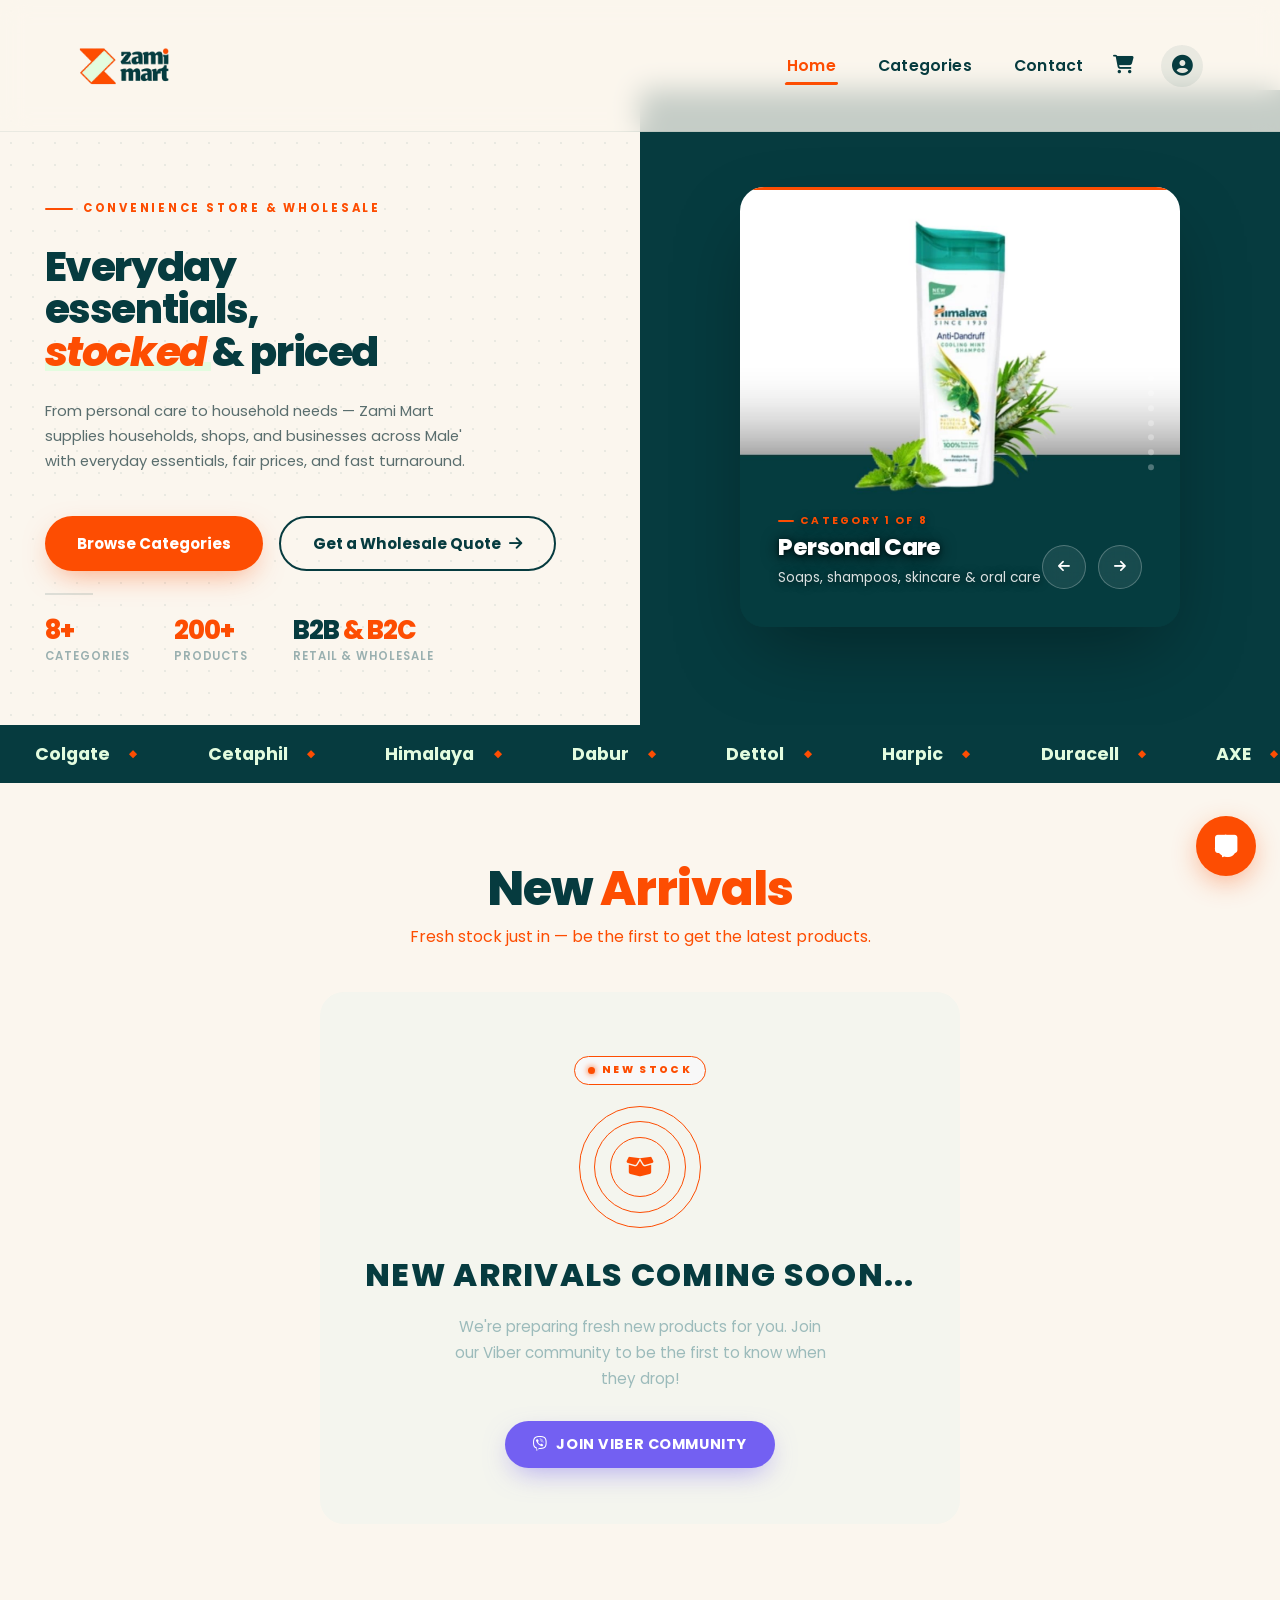
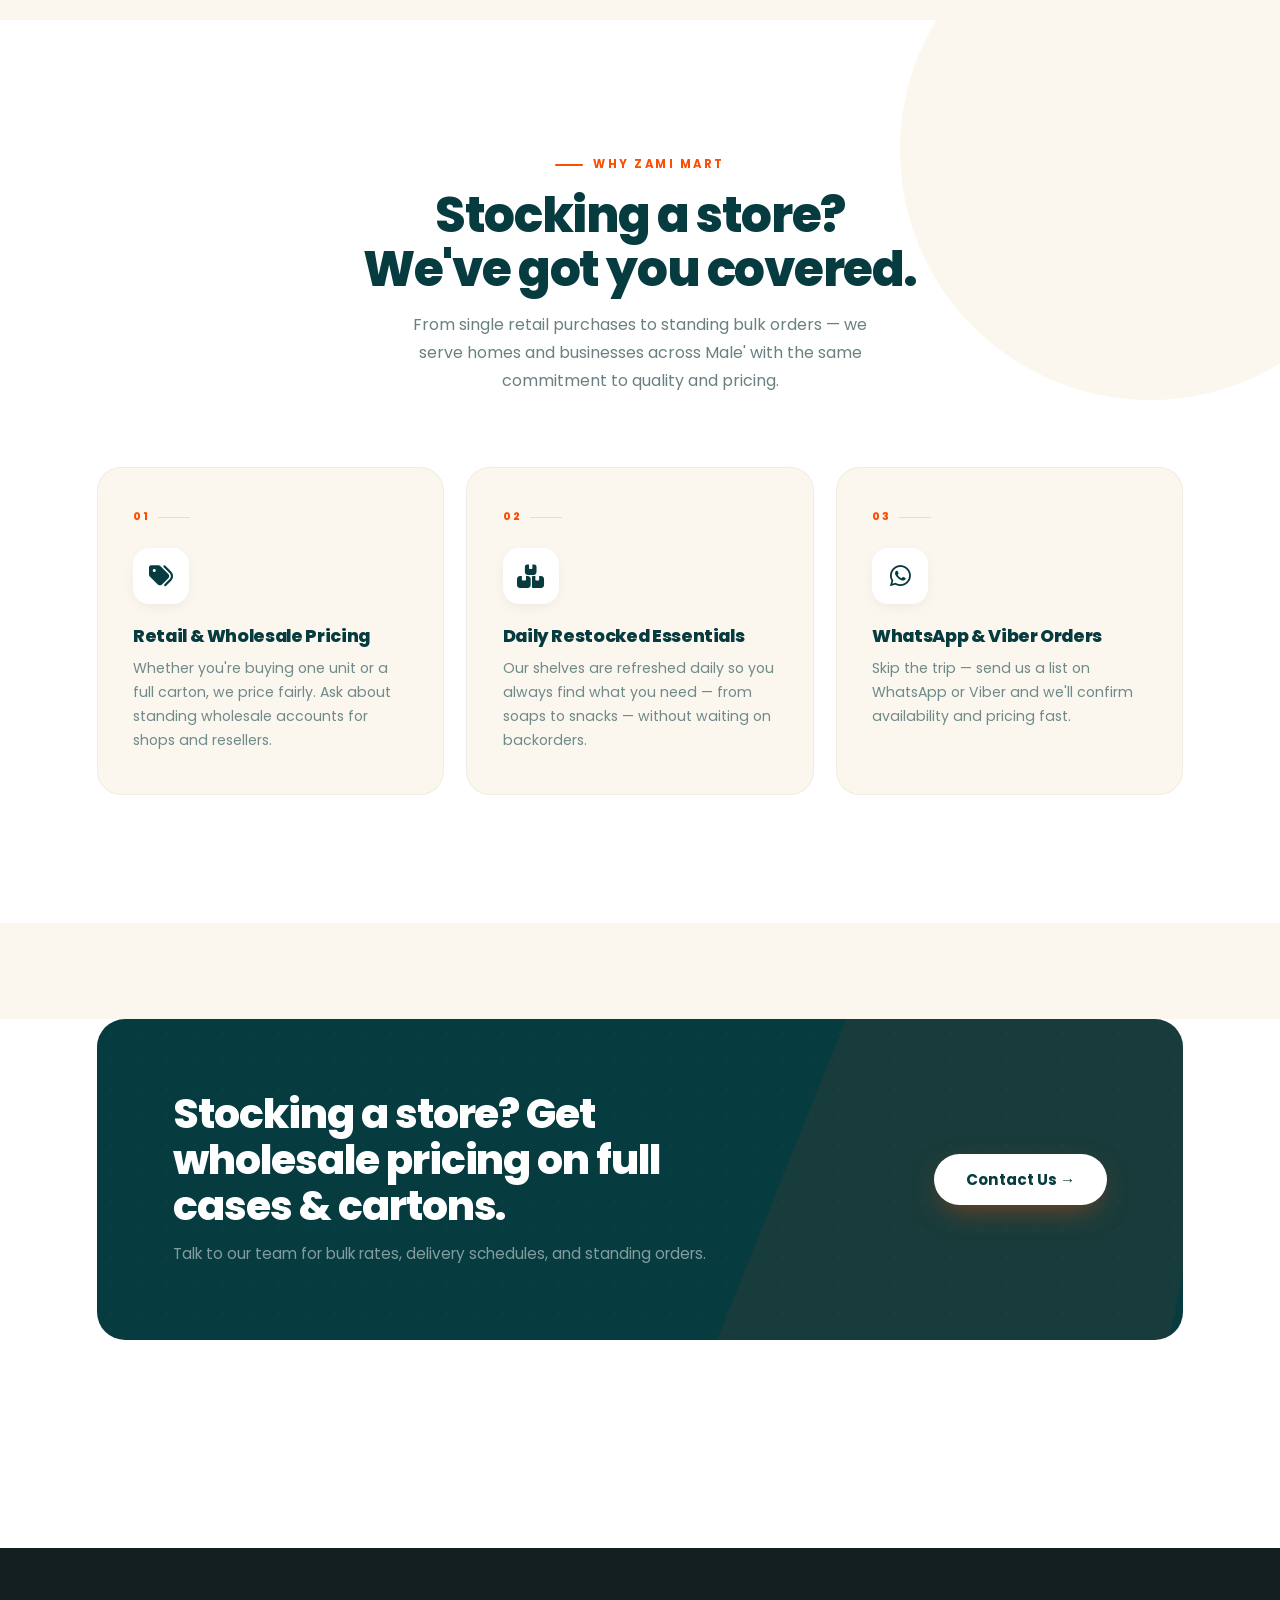
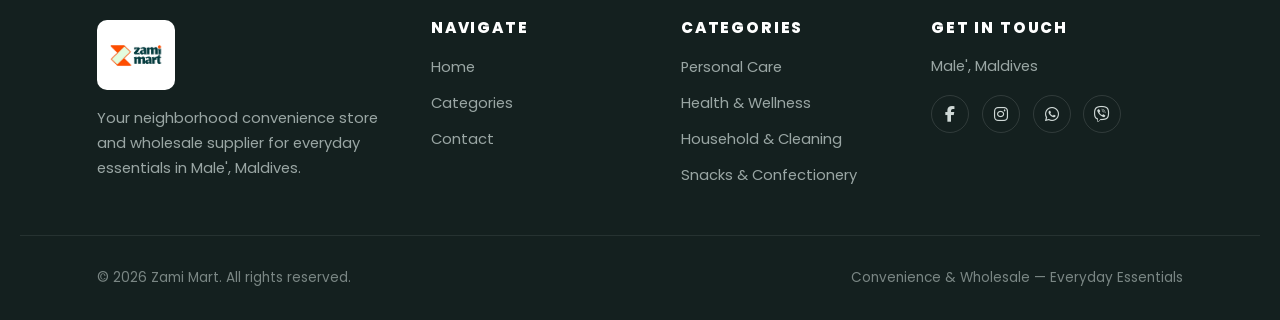
==== commit 7c233086: "Add files via upload" ====
--- a/index.html
+++ b/index.html
@@ -727,7 +727,20 @@
 }
   .nav-cart { position:relative; width:40px; height:40px; border-radius:50%; background:transparent; border:none; color:var(--teal); font-size:1.15rem; cursor:pointer; display:flex; align-items:center; justify-content:center; transition:color .2s; }
   .nav-cart:hover { color: var(--orange); }
-  .cart-badge { position:absolute; top:-4px; right:-4px; background:var(--orange); color:#fff; width:18px; height:18px; border-radius:50%; font-size:.65rem; font-weight:700; display:none; align-items:center; justify-content:center; border:2px solid var(--cream); }
+  .cart-badge {
+    position: absolute;
+    top: -4px; right: -4px;
+    background: var(--orange);
+    color: #fff;
+    width: 18px; height: 18px;
+    border-radius: 50%;
+    font-size: .65rem;
+    font-weight: 700;
+    display: none;
+    align-items: center;
+    justify-content: center;
+    border: 2px solid var(--cream);
+  }
   .cart-badge.show { display: flex; }
 
   /* ===== Cart Drawer ===== */
@@ -739,43 +752,110 @@
     transition: opacity .3s, visibility .3s;
   }
   .cart-overlay.open { opacity: 1; visibility: visible; }
+
   .cart-drawer {
-    position: fixed; top: 0; right: 0;
-    width: 380px; max-width: 100vw; height: 100%;
-    background: #fff; z-index: 1101;
+    position: fixed;
+    top: 0; right: 0;
+    width: 380px; max-width: 100vw;
+    height: 100%;
+    background: #fff;
+    z-index: 1101;
     display: flex; flex-direction: column;
     transform: translateX(100%);
     transition: transform .35s cubic-bezier(.4,0,.2,1);
     box-shadow: -12px 0 48px -8px rgba(6,59,63,.18);
   }
   .cart-overlay.open .cart-drawer { transform: translateX(0); }
+
   .cart-head {
     padding: 20px 20px 16px;
-    background: var(--teal); color: #fff;
+    background: var(--teal);
+    color: #fff;
     display: flex; align-items: center; justify-content: space-between;
   }
   .cart-head h3 { font-size: 1rem; font-weight: 700; }
   .cart-head-close {
+    width: 34px; height: 34px;
+    border-radius: 50%;
+    background: rgba(255,255,255,.14);
+    border: 1px solid rgba(255,255,255,.16);
+    color: #fff;
+    font-size: .85rem; cursor: pointer;
+    display: flex; align-items: center; justify-content: center;
+    transition: background .2s, transform .15s;
+  }
+  .cart-head-close:hover { background: rgba(255,255,255,.28); transform: scale(1.06); }
+  .cart-head-history {
+    height: 34px; padding: 0 12px 0 10px; border-radius: 100px;
+    background: rgba(255,255,255,.14); border: 1px solid rgba(255,255,255,.16); color: #fff;
+    font-size: .72rem; font-weight: 700; letter-spacing: -.01em; cursor: pointer; position: relative;
+    display: flex; align-items: center; gap: 6px; justify-content: center;
+    transition: background .2s, transform .15s;
+  }
+  .cart-head-history:hover { background: rgba(255,255,255,.28); transform: scale(1.03); }
+  .chh-badge {
+    position: absolute; top: -6px; right: -6px; min-width: 18px; height: 18px; padding: 0 4px;
+    border-radius: 100px; background: linear-gradient(135deg,#ff6a2b,var(--orange)); color: #fff; font-size: .58rem; font-weight: 800;
+    display: none; align-items: center; justify-content: center; line-height: 1;
+    border: 2px solid var(--teal); box-shadow: 0 2px 6px rgba(0,0,0,.25);
+  }
+  .cart-history-panel {
+    position: absolute; inset: 0; background: #fff; z-index: 30;
+    display: flex; flex-direction: column;
+    transform: translateX(100%); transition: transform .32s cubic-bezier(.4,0,.2,1);
+  }
+  .cart-history-panel.open { transform: translateX(0); }
+  .chp-head {
+    padding: 20px 20px 16px; background: var(--teal); color: #fff;
+    display: flex; align-items: center; gap: 12px; flex-shrink: 0;
+  }
+  .chp-head h3 { font-size: 1rem; font-weight: 700; flex: 1; }
+  .chp-back {
     width: 32px; height: 32px; border-radius: 8px;
     background: rgba(255,255,255,.15); border: none; color: #fff;
-    font-size: .9rem; cursor: pointer;
-    display: flex; align-items: center; justify-content: center;
+    font-size: .9rem; cursor: pointer; display: flex; align-items: center; justify-content: center;
     transition: background .2s;
   }
-  .cart-head-close:hover { background: rgba(255,255,255,.28); }
+  .chp-back:hover { background: rgba(255,255,255,.28); }
+  .chp-tab-toggle {
+    height: 32px; padding: 0 12px; border-radius: 100px;
+    background: rgba(255,255,255,.15); border: none; color: #fff;
+    font-size: .72rem; font-weight: 700; letter-spacing: -.01em; cursor: pointer;
+    display: flex; align-items: center; gap: 6px; justify-content: center;
+    transition: background .2s, transform .15s; flex-shrink: 0; white-space: nowrap;
+  }
+  .chp-tab-toggle:hover { background: rgba(255,255,255,.28); transform: scale(1.03); }
+  .chp-tab-toggle.active { background: #fff; color: var(--teal); }
+  .chp-body { flex: 1; overflow-y: auto; padding: 16px; display: flex; flex-direction: column; gap: 8px; }
+  .chp-empty { text-align: center; padding: 70px 20px; color: #8a9f9f; }
+  .chp-empty i { font-size: 2.1rem; opacity: .28; display: block; margin-bottom: 12px; }
+  .chp-empty p { font-size: .84rem; line-height: 1.6; }
+
   .cart-items {
-    flex: 1; overflow-y: auto; padding: 16px;
-    display: flex; flex-direction: column; gap: 10px;
+    flex: 1;
+    overflow-y: auto;
+    padding: 16px;
+    background: #f7f5f0;
+    display: flex; flex-direction: column; gap: 12px;
   }
   .cart-item {
     display: flex; align-items: center; gap: 12px;
-    background: var(--cream); border-radius: 12px; padding: 10px 12px;
-    animation: cartItemIn .22s ease;
-  }
-  @keyframes cartItemIn { from { opacity:0; transform:translateY(8px); } to { opacity:1; transform:none; } }
+    background: #fff;
+    border-radius: 16px;
+    padding: 12px 12px;
+    box-shadow: 0 2px 10px rgba(6,59,63,.06);
+    border: 1px solid rgba(6,59,63,.05);
+    transition: box-shadow .2s, transform .2s;
+  }
+  .cart-item:hover {
+    box-shadow: 0 6px 18px rgba(6,59,63,.1);
+    transform: translateY(-1px);
+  }
   .cart-item-img {
-    width: 48px; height: 48px; border-radius: 8px;
-    object-fit: cover; flex-shrink: 0; background: #e8eeeb;
+    width: 54px; height: 54px; border-radius: 12px;
+    object-fit: cover; flex-shrink: 0;
+    background: #e8eeeb;
+    border: 1px solid rgba(6,59,63,.06);
   }
   .cart-item-img.no-img-placeholder {
     display: flex; align-items: center; justify-content: center;
@@ -783,118 +863,281 @@
   }
   .cart-item-info { flex: 1; min-width: 0; }
   .cart-item-name {
-    font-size: .8rem; font-weight: 600; color: var(--teal);
-    line-height: 1.3; margin-bottom: 4px;
+    font-size: .82rem; font-weight: 700; color: var(--teal);
+    line-height: 1.3; margin-bottom: 6px; letter-spacing: -.01em;
     white-space: nowrap; overflow: hidden; text-overflow: ellipsis;
   }
-  .cart-item-qty { display: flex; align-items: center; gap: 6px; }
+  .cart-item-qty {
+    display: inline-flex; align-items: center; gap: 2px;
+    background: #f0efe9; border-radius: 100px; padding: 3px;
+  }
   .qty-btn {
-    width: 24px; height: 24px; border-radius: 6px;
-    border: 1.5px solid rgba(6,59,63,.2);
+    width: 24px; height: 24px; border-radius: 50%;
+    border: none;
     background: #fff; color: var(--teal);
-    font-size: .8rem; font-weight: 700; cursor: pointer;
+    font-size: .78rem; font-weight: 700;
+    cursor: pointer; display: flex; align-items: center; justify-content: center;
+    box-shadow: 0 1px 3px rgba(6,59,63,.15);
+    transition: all .15s;
+  }
+  .qty-btn:hover { background: var(--teal); color: #fff; transform: scale(1.08); }
+  .qty-val { font-size: .8rem; font-weight: 700; color: var(--teal); min-width: 24px; text-align: center; }
+  .cart-item-remove {
+    width: 32px; height: 32px; border-radius: 50%;
+    background: #fdf1ef; border: none; color: #e0685a;
+    font-size: .8rem; cursor: pointer;
     display: flex; align-items: center; justify-content: center;
-    transition: all .15s;
-  }
-  .qty-btn:hover { background: var(--teal); color: #fff; border-color: var(--teal); }
-  .qty-val { font-size: .82rem; font-weight: 700; color: var(--teal); min-width: 20px; text-align: center; }
-  .cart-item-remove {
-    background: none; border: none; color: #c0a0a0;
-    font-size: .85rem; cursor: pointer; padding: 4px;
-    transition: color .2s; flex-shrink: 0;
-  }
-  .cart-item-remove:hover { color: #d63030; }
+    transition: all .18s; flex-shrink: 0;
+  }
+  .cart-item-remove:hover { background: #e53935; color: #fff; transform: scale(1.06); }
+
   .cart-empty {
     flex: 1; display: flex; flex-direction: column;
     align-items: center; justify-content: center;
-    color: var(--text-muted); gap: 10px; padding: 2rem; text-align: center;
+    color: var(--text-muted); gap: 10px; padding: 2rem;
+    text-align: center;
   }
   .cart-empty i { font-size: 2.5rem; color: #c8d8d6; }
   .cart-empty p { font-size: .85rem; }
+
   .cart-footer {
-    padding: 16px 20px; border-top: 1px solid rgba(6,59,63,.08);
-    display: flex; flex-direction: column; gap: 10px;
-  }
-  .cart-count-label { font-size: .8rem; color: #6a8080; text-align: center; }
+    padding: 16px 20px 20px;
+    border-top: 1px solid rgba(6,59,63,.08);
+    background: #fff;
+    display: flex; flex-direction: column; gap: 12px;
+  }
+  .cart-count-label {
+    font-size: .8rem; color: #6a8080; text-align: center;
+    display: flex; align-items: center; justify-content: center; gap: 6px;
+  }
   .cart-count-label strong { color: var(--teal); }
   .cart-inquire-btn {
-    width: 100%; padding: 13px;
-    background: var(--orange); color: #fff;
-    border: none; border-radius: 12px;
-    font-family: var(--font-body); font-size: .9rem; font-weight: 700;
-    cursor: pointer; display: flex; align-items: center; justify-content: center; gap: 8px;
-    transition: background .2s, transform .15s;
-  }
-  .cart-inquire-btn:hover { background: #e34602; transform: translateY(-1px); }
+    width: 100%;
+    padding: 14px;
+    background: linear-gradient(135deg, #ff6a2b, var(--orange));
+    color: #fff;
+    border: none; border-radius: 100px;
+    font-family: var(--font-body);
+    font-size: .92rem; font-weight: 700; letter-spacing: -.01em;
+    cursor: pointer;
+    display: flex; align-items: center; justify-content: center; gap: 9px;
+    box-shadow: 0 8px 20px -6px rgba(253,77,2,.55);
+    transition: background .2s, transform .15s, box-shadow .2s;
+  }
+  .cart-inquire-btn:hover { transform: translateY(-2px); box-shadow: 0 10px 24px -6px rgba(253,77,2,.65); }
+  .cart-inquire-btn i {
+    display: inline-block; font-size: .85em;
+    transition: transform .25s cubic-bezier(.34,1.56,.64,1);
+    animation: cartIconBreathe 1.8s ease-in-out infinite;
+  }
+  .cart-inquire-btn:active i { animation: none; transform: scale(1.35); }
+  @keyframes cartIconBreathe {
+    0%, 100% { transform: scale(1); }
+    50% { transform: scale(.72); }
+    75% { transform: scale(1.15); }
+  }
   .cart-clear-btn {
-    width: 100%; padding: 9px; background: transparent;
-    color: #8a9f9f; border: 1.5px solid rgba(6,59,63,.12); border-radius: 10px;
-    font-family: var(--font-body); font-size: .8rem; font-weight: 600;
-    cursor: pointer; transition: all .2s;
-  }
-  .cart-clear-btn:hover { border-color: #d63030; color: #d63030; }
+    width: 100%;
+    padding: 10px;
+    background: transparent;
+    color: #b46a63;
+    border: none; border-radius: 100px;
+    font-family: var(--font-body);
+    font-size: .8rem; font-weight: 600;
+    cursor: pointer;
+    display: flex; align-items: center; justify-content: center; gap: 6px;
+    transition: all .2s;
+  }
+  .cart-clear-btn:hover { background: #fdf1ef; color: #d63030; }
 
   /* ===== Cart Thank-you Screen ===== */
   .cart-thankyou {
     display: none;
     flex-direction: column; align-items: center; justify-content: center;
-    padding: 2.8rem 2rem 2.2rem; text-align: center; gap: 0;
-    background: linear-gradient(160deg, rgba(6,59,63,.03) 0%, rgba(253,77,2,.03) 100%);
-  }
-  .cart-thankyou.show { display: flex; animation: tyFadeIn .45s cubic-bezier(.22,1,.36,1) both; }
-  @keyframes tyFadeIn { from { opacity:0; transform:translateY(14px) scale(.96); } to { opacity:1; transform:none; } }
-
-  /* Modern check icon */
-  .ty-icon-wrap { position: relative; width: 96px; height: 96px; margin-bottom: 1.6rem; animation: tyBounce .55s cubic-bezier(.34,1.56,.64,1) .05s both; }
-  @keyframes tyBounce { 0%{transform:scale(0) rotate(-15deg);} 100%{transform:scale(1) rotate(0deg);} }
-  .ty-icon-pulse { position: absolute; inset: 0; }
-  .ty-icon-pulse circle { fill: none; stroke: var(--teal); stroke-width: 2; opacity: .4; transform-origin: 50% 50%; animation: tyPulse 1.8s ease-out .3s infinite; }
-  @keyframes tyPulse { 0%{ r: 34; opacity:.5; } 100%{ r: 46; opacity:0; } }
+    padding: 2.5rem 2rem; text-align: center;
+    animation: tyFadeIn .4s ease;
+  }
+  .cart-thankyou.show { display: flex; }
+  @keyframes tyFadeIn { from { opacity:0; transform:scale(.92); } to { opacity:1; transform:none; } }
+  @keyframes tyBounce { 0% { transform: scale(.4); opacity: 0; } 65% { transform: scale(1.1); opacity: 1; } 100% { transform: scale(1); opacity: 1; } }
+  .ty-icon-wrap { position: relative; width: 100px; height: 100px; margin-bottom: 1.4rem; }
+  .ty-icon-ring-svg { position: absolute; inset: 0; transform: rotate(-90deg); }
+  .ty-icon-ring-bg { fill: none; stroke: rgba(6,59,63,.08); stroke-width: 3; }
+  .ty-icon-ring-fg {
+    fill: none; stroke: url(#tyRingGrad); stroke-width: 3; stroke-linecap: round;
+    stroke-dasharray: 296; stroke-dashoffset: 296;
+    animation: tyRingDraw .7s cubic-bezier(.65,0,.35,1) .1s forwards;
+  }
+  @keyframes tyRingDraw { to { stroke-dashoffset: 0; } }
+  .ty-icon-glow {
+    position: absolute; inset: 10px; border-radius: 50%;
+    background: radial-gradient(circle, rgba(14,122,110,.35), transparent 70%);
+    opacity: 0; animation: tyGlowPulse 2.2s ease-in-out .8s infinite;
+  }
+  @keyframes tyGlowPulse { 0%,100%{opacity:.45;transform:scale(.9)} 50%{opacity:.9;transform:scale(1.1)} }
   .ty-icon-circle {
     position: absolute; inset: 0; margin: auto;
-    width: 76px; height: 76px; border-radius: 50%;
-    background: var(--teal);
+    width: 72px; height: 72px; border-radius: 50%;
+    background: linear-gradient(135deg, #0e7a6e 0%, #063b3f 100%);
+    box-shadow: 0 10px 26px -6px rgba(6,59,63,.55), inset 0 1px 0 rgba(255,255,255,.2);
     display: flex; align-items: center; justify-content: center;
-  }
+    transform: scale(0); animation: tyCirclePop .5s cubic-bezier(.34,1.56,.64,1) .3s forwards;
+  }
+  @keyframes tyCirclePop { to { transform: scale(1); } }
   .ty-icon-circle svg path {
     stroke-dasharray: 22; stroke-dashoffset: 22;
-    animation: checkDraw .4s ease .35s forwards;
+    animation: checkDraw .35s ease .75s forwards;
   }
   @keyframes checkDraw { to { stroke-dashoffset: 0; } }
-
-  .ty-title {
-    font-size: 1.22rem; font-weight: 800; color: var(--teal);
-    margin-bottom: .35rem; letter-spacing: -.025em;
-  }
-  .ty-sub { font-size: .8rem; color: #6a8080; line-height: 1.65; margin-bottom: 1.5rem; max-width: 240px; }
-
-  /* Glass pill dots */
-  .ty-confetti-row {
-    display: flex; gap: 7px; margin-bottom: 1.6rem;
-    animation: tyConfettiIn .5s cubic-bezier(.22,1,.36,1) .15s both;
-  }
-  @keyframes tyConfettiIn { from{opacity:0;transform:translateY(-10px) scale(.8)} to{opacity:1;transform:none} }
-  .ty-dot {
-    width: 26px; height: 10px; border-radius: 100px;
-    animation: tyDotPop .45s cubic-bezier(.34,1.56,.64,1) both;
-    box-shadow: inset 0 1px 0 rgba(255,255,255,.45), 0 2px 6px rgba(0,0,0,.12);
-  }
-  .ty-dot:nth-child(1){background:linear-gradient(135deg,#fd6b2a,#fd4d02);animation-delay:.18s}
-  .ty-dot:nth-child(2){background:linear-gradient(135deg,rgba(6,59,63,.55),rgba(6,59,63,.35));backdrop-filter:blur(4px);border:1px solid rgba(6,59,63,.2);box-shadow:inset 0 1px 0 rgba(255,255,255,.3);animation-delay:.26s}
-  .ty-dot:nth-child(3){background:linear-gradient(135deg,#f5c842,#f0b429);animation-delay:.34s}
-  .ty-dot:nth-child(4){background:linear-gradient(135deg,rgba(6,59,63,.55),rgba(6,59,63,.35));backdrop-filter:blur(4px);border:1px solid rgba(6,59,63,.2);box-shadow:inset 0 1px 0 rgba(255,255,255,.3);animation-delay:.42s}
-  @keyframes tyDotPop { from{transform:scaleX(0);opacity:0} to{transform:scaleX(1);opacity:1} }
-
+  .ty-spark-burst { position: absolute; inset: 0; pointer-events: none; }
+  .ty-spark {
+    position: absolute; top: 50%; left: 50%; width: 6px; height: 6px; border-radius: 50%;
+    opacity: 0; animation: tySparkFly .75s cubic-bezier(.2,.8,.3,1) forwards;
+  }
+  @keyframes tySparkFly {
+    0% { opacity: 1; transform: translate(-50%,-50%) scale(1); }
+    100% { opacity: 0; transform: translate(calc(-50% + var(--tx)), calc(-50% + var(--ty))) scale(.3); }
+  }
+  .ty-spark:nth-child(1){ background:#fd4d02; --tx:-58px; --ty:-16px; animation-delay:.52s; }
+  .ty-spark:nth-child(2){ background:#f5c842; --tx:-36px; --ty:-54px; animation-delay:.58s; }
+  .ty-spark:nth-child(3){ background:#0e7a6e; --tx:2px;  --ty:-64px; animation-delay:.5s; }
+  .ty-spark:nth-child(4){ background:#f5c842; --tx:40px; --ty:-50px; animation-delay:.6s; }
+  .ty-spark:nth-child(5){ background:#fd4d02; --tx:58px; --ty:-14px; animation-delay:.54s; }
+  .ty-spark:nth-child(6){ background:#0e7a6e; --tx:46px; --ty:34px;  animation-delay:.62s; }
+  .ty-spark:nth-child(7){ background:#f5c842; --tx:0px;  --ty:56px;  animation-delay:.56s; }
+  .ty-spark:nth-child(8){ background:#fd4d02; --tx:-46px; --ty:32px; animation-delay:.64s; }
+  .ty-title { font-size: 1.2rem; font-weight: 800; color: var(--teal); margin-bottom: .4rem; letter-spacing: -.02em; }
+  .ty-sub { font-size: .82rem; color: #6a8080; line-height: 1.7; margin-bottom: 1.4rem; max-width: 260px; }
+
+  /* ===== Sending / Loading panel (lightning) ===== */
+  .cart-loading {
+    display: none;
+    position: fixed; top: 0; right: 0;
+    width: 380px; max-width: 100vw; height: 100%;
+    flex-direction: column; align-items: center; justify-content: center;
+    padding: 2rem 2rem; text-align: center; gap: 0;
+    background: linear-gradient(160deg, rgba(6,59,63,.04) 0%, rgba(253,77,2,.04) 100%);
+    z-index: 1103;
+  }
+  .cart-loading.show { display: flex; animation: tyFadeIn .3s ease; }
+  /* Hide the cart header + item list behind the loading panel so only the loader shows */
+  .cart-drawer:has(.cart-loading.show) .cart-head,
+  .cart-drawer:has(.cart-loading.show) .cart-items { visibility: hidden; }
+  .cl-wave { display: flex; align-items: center; justify-content: center; height: 96px; margin-bottom: 1.3rem; }
+  .cl-icon-wrap {
+    width: 84px; height: 84px; border-radius: 50%;
+    background: linear-gradient(135deg, #ff6a2b, var(--orange));
+    display: flex; align-items: center; justify-content: center;
+    color: #fff; font-size: 2rem;
+    box-shadow: 0 10px 30px -6px rgba(253,77,2,.5);
+    transform: scale(.35); opacity: 0;
+  }
+  .cart-loading.show .cl-icon-wrap {
+    animation: clIconGrow .55s cubic-bezier(.34,1.56,.64,1) forwards,
+               clIconPulse 1.7s ease-in-out .55s infinite;
+  }
+  @keyframes clIconGrow {
+    0% { transform: scale(.35); opacity: 0; }
+    60% { transform: scale(1.12); opacity: 1; }
+    100% { transform: scale(1); opacity: 1; }
+  }
+  @keyframes clIconPulse {
+    0%, 100% { transform: scale(1); }
+    50% { transform: scale(1.06); }
+  }
+  .cl-title { font-size: 1.02rem; font-weight: 800; color: var(--teal); margin-bottom: .3rem; letter-spacing: -.02em; display: flex; align-items: center; justify-content: center; gap: 1px; }
+  .cl-dots span { animation: clDotBlink 1.2s infinite; opacity: 0; }
+  .cl-dots span:nth-child(1){ animation-delay: 0s; }
+  .cl-dots span:nth-child(2){ animation-delay: .2s; }
+  .cl-dots span:nth-child(3){ animation-delay: .4s; }
+  @keyframes clDotBlink { 0%,80%,100%{opacity:0} 40%{opacity:1} }
+  .cl-sub { font-size: .78rem; color: #6a8080; margin-bottom: 1.6rem; }
+  .cl-bar { width: 100%; max-width: 220px; height: 6px; border-radius: 100px; background: rgba(6,59,63,.08); overflow: hidden; }
+  .cl-bar-fill { height: 100%; width: 0%; border-radius: 100px; background: linear-gradient(90deg, #fd4d02, #f5c842); transition: width 3s linear; }
   .ty-browse-btn {
-    padding: 11px 30px;
-    background: linear-gradient(135deg, #063b3f 0%, #0a5a62 100%);
-    color: #fff; border: none; border-radius: 12px;
+    display: inline-flex; align-items: center; justify-content: center; gap: 9px;
+    padding: 11px 28px;
+    background: linear-gradient(135deg, #063b3f 0%, #0a5a62 100%); color: #fff;
+    border: none; border-radius: 14px;
     font-family: var(--font-body); font-size: .88rem; font-weight: 700;
     cursor: pointer; transition: transform .18s, box-shadow .18s;
     box-shadow: 0 4px 16px -4px rgba(6,59,63,.4), inset 0 1px 0 rgba(255,255,255,.12);
   }
   .ty-browse-btn:hover { transform: translateY(-2px); box-shadow: 0 8px 24px -6px rgba(6,59,63,.45); }
   .ty-browse-btn:active { transform: translateY(0); }
+  .ty-browse-icon { display: flex; align-items: center; justify-content: center; flex-shrink: 0; transition: transform .18s; }
+  .ty-browse-btn:hover .ty-browse-icon { transform: scale(1.08) rotate(-4deg); }
+
+  /* ===== Cart Quotation History ===== */
+  .cart-history-divider { display: flex; align-items: center; gap: 10px; margin: 18px 0 12px; }
+  .cart-history-divider::before, .cart-history-divider::after {
+    content: ''; flex: 1; height: 1px;
+    background: linear-gradient(90deg, transparent, rgba(6,59,63,.14), transparent);
+  }
+  .cart-history-divider span {
+    font-size: .68rem; font-weight: 800; letter-spacing: .06em; text-transform: uppercase;
+    color: #8a9f9f; white-space: nowrap; display: flex; align-items: center; gap: 6px;
+  }
+  .cart-history-divider span i { color: var(--orange); font-size: .72rem; }
+  .cart-history-list { display: flex; flex-direction: column; gap: 8px; }
+  .cart-history-item {
+    display: flex; align-items: center; gap: 10px; width: 100%; text-align: left;
+    background: #fff; border: 1px solid rgba(6,59,63,.09); border-radius: 12px;
+    padding: 9px 12px; cursor: pointer; font-family: var(--font-body); transition: all .18s;
+  }
+  .cart-history-item:hover { border-color: var(--teal); background: rgba(6,59,63,.03); transform: translateY(-1px); }
+  .chi-icon {
+    width: 32px; height: 32px; border-radius: 9px; flex-shrink: 0;
+    background: linear-gradient(135deg,#063b3f,#0a5a62); color: #fff;
+    display: flex; align-items: center; justify-content: center;
+  }
+  .chi-main { flex: 1; min-width: 0; display: flex; flex-direction: column; gap: 5px; }
+  .chi-row1 { display: flex; align-items: center; gap: 8px; }
+  .chi-number { flex: 1; min-width: 0; font-size: .8rem; font-weight: 700; color: var(--teal); white-space: nowrap; overflow: hidden; text-overflow: ellipsis; }
+  .chi-row2 { display: flex; align-items: center; gap: 8px; flex-wrap: wrap; }
+  .chi-date { font-size: .68rem; color: #8a9f9f; flex-shrink: 0; }
+  .chi-count {
+    font-size: .66rem; font-weight: 700; color: #c9530a; background: #fff2e8;
+    padding: 3px 8px; border-radius: 100px; flex-shrink: 0; white-space: nowrap;
+  }
+  .chi-chevron { color: #c8d8d6; font-size: .7rem; flex-shrink: 0; }
+  .chi-status { font-size: .62rem; font-weight: 700; letter-spacing: .02em; padding: 3px 9px; border-radius: 100px; white-space: nowrap; flex-shrink: 0; }
+  .chi-status-none { background: #eef2f2; color: #6d8080; }
+  .chi-status-pending { background: #fff2e8; color: #c9530a; }
+  .chi-status-approved { background: #e3f8ee; color: #0a9a60; }
+  .chi-status-completed { background: #063b3f; color: #fff; }
+
+  /* ===== Mobile phone view ===== */
+  @media (max-width: 480px) {
+    .cart-drawer { width: 100vw; }
+    .cart-items { padding: 12px; gap: 10px; }
+    .cart-item { padding: 10px; gap: 10px; }
+    .cart-item-img { width: 48px; height: 48px; }
+    .cart-footer { padding: 14px 16px 18px; gap: 10px; }
+    .cart-inquire-btn { padding: 13px; font-size: .88rem; }
+    .cl-icon-wrap { width: 72px; height: 72px; font-size: 1.7rem; }
+    .cart-thankyou { padding: 2rem 1.3rem; }
+    .cart-loading { padding: 2rem 1.3rem; }
+    .ty-icon-wrap { width: 82px; height: 82px; margin-bottom: 1.1rem; }
+    .ty-icon-circle { width: 60px; height: 60px; }
+    .ty-icon-circle svg { width: 28px; height: 28px; }
+    .cl-wave { height: 76px; }
+    .ty-title { font-size: 1.05rem; }
+    .ty-sub { font-size: .78rem; max-width: 100%; }
+    .ty-actions { gap: .5rem; }
+    .ty-browse-btn { width: 100%; padding: 12px 18px; }
+    .ty-secondary-row { width: 100%; gap: .5rem; }
+    .ty-secondary-btn { flex: 1; padding: 10px 8px; font-size: .78rem; }
+    .cart-history-divider { margin: 14px 0 10px; }
+    .cart-history-item { padding: 8px 10px; gap: 8px; }
+    .chi-icon { width: 28px; height: 28px; border-radius: 8px; }
+    .chi-main { gap: 4px; }
+    .chi-row2 { gap: 6px; }
+    .chi-number { font-size: .74rem; }
+    .chi-date { font-size: .64rem; }
+    .chi-count { font-size: .6rem; padding: 2px 6px; }
+    .chi-status { font-size: .6rem; padding: 2px 7px; }
+  }
   /* Inquiry confirm panel */
   .cart-confirm {
     display: none;
@@ -935,6 +1178,14 @@
     cursor: pointer; transition: background .2s, transform .15s;
   }
   .confirm-no-btn:hover { background: #e4e4e4; transform: translateY(-1px); }
+
+  /* Delete confirm (danger variant) */
+  .confirm-icon.danger-icon {
+    background: linear-gradient(135deg, #ef4444, #c62828);
+    box-shadow: 0 8px 32px -8px rgba(198,40,40,.4);
+  }
+  .confirm-yes-btn.danger-btn { background: #e53935; }
+  .confirm-yes-btn.danger-btn:hover { background: #c62828; }
 </style>
 </head>
 <body>
@@ -1251,12 +1502,26 @@
 <div class="cart-overlay" id="cartOverlay">
   <div class="cart-drawer" id="cartDrawer">
     <div class="cart-head">
+      <button class="cart-head-history" id="cartHistoryBtn" title="Order History">
+        <i class="fa-solid fa-clock-rotate-left"></i><span>Orders</span>
+        <span class="chh-badge" id="chhBadge">0</span>
+      </button>
       <h3><i class="fa-solid fa-cart-shopping" style="margin-right:8px;"></i>My Cart</h3>
       <button class="cart-head-close" id="cartClose"><i class="fa-solid fa-xmark"></i></button>
     </div>
     <div class="cart-items" id="cartItems"></div>
+    <div class="cart-history-panel" id="cartHistoryPanel">
+      <div class="chp-head">
+        <button class="chp-back" id="chpBackBtn"><i class="fa-solid fa-arrow-left"></i></button>
+        <h3 id="chpTitle"><i class="fa-solid fa-clock-rotate-left" id="chpTitleIcon" style="margin-right:8px;"></i><span id="chpTitleText">Quotation History</span></h3>
+        <button class="chp-tab-toggle" id="chpTabToggle" title="View Completed Orders">
+          <i class="fa-solid fa-box-archive" id="chpTabToggleIcon"></i><span id="chpTabToggleText">Completed</span>
+        </button>
+      </div>
+      <div class="chp-body" id="chpBody"></div>
+    </div>
     <div class="cart-confirm" id="cartConfirm">
-      <div class="confirm-icon"><i class="fa-solid fa-paper-plane"></i></div>
+      <div class="confirm-icon"><i class="fa-solid fa-file-invoice"></i></div>
       <div class="confirm-title">Send Inquiry?</div>
       <div class="confirm-sub">Are you sure you want to send this inquiry to Zami Mart?</div>
       <div class="confirm-actions">
@@ -1264,75 +1529,511 @@
         <button class="confirm-no-btn" id="confirmNoBtn"><i class="fa-solid fa-xmark" style="margin-right:5px;"></i>Cancel</button>
       </div>
     </div>
+
+    <div class="cart-confirm danger" id="cartDeleteConfirm">
+      <div class="confirm-icon danger-icon"><i class="fa-solid fa-trash"></i></div>
+      <div class="confirm-title" id="deleteConfirmTitle">Remove item?</div>
+      <div class="confirm-sub" id="deleteConfirmSub">Are you sure you want to remove this item from your cart?</div>
+      <div class="confirm-actions">
+        <button class="confirm-yes-btn danger-btn" id="deleteConfirmYesBtn"><i class="fa-solid fa-trash" style="margin-right:5px;"></i>Yes, Remove</button>
+        <button class="confirm-no-btn" id="deleteConfirmNoBtn"><i class="fa-solid fa-xmark" style="margin-right:5px;"></i>Cancel</button>
+      </div>
+    </div>
+    <div class="cart-loading" id="cartLoading">
+      <div class="cl-wave">
+        <div class="cl-icon-wrap"><i class="fa-solid fa-file-invoice"></i></div>
+      </div>
+      <div class="cl-title">Sending your inquiry<span class="cl-dots"><span>.</span><span>.</span><span>.</span></span></div>
+      <div class="cl-sub">Hang tight, almost there</div>
+      <div class="cl-bar"><div class="cl-bar-fill" id="clBarFill"></div></div>
+    </div>
     <div class="cart-thankyou" id="cartThankyou">
       <div class="ty-icon-wrap">
-        <svg class="ty-icon-pulse" viewBox="0 0 96 96" width="96" height="96">
-          <circle cx="48" cy="48" r="44"/>
+        <svg class="ty-icon-ring-svg" viewBox="0 0 100 100" width="100" height="100">
+          <defs>
+            <linearGradient id="tyRingGrad" x1="0%" y1="0%" x2="100%" y2="100%">
+              <stop offset="0%" stop-color="#0e7a6e"/>
+              <stop offset="100%" stop-color="#fd4d02"/>
+            </linearGradient>
+          </defs>
+          <circle class="ty-icon-ring-bg" cx="50" cy="50" r="47"/>
+          <circle class="ty-icon-ring-fg" cx="50" cy="50" r="47"/>
         </svg>
+        <div class="ty-icon-glow"></div>
         <div class="ty-icon-circle">
-          <svg viewBox="0 0 24 24" width="36" height="36" fill="none">
+          <svg viewBox="0 0 24 24" width="34" height="34" fill="none">
             <path d="M5 13l4 4L19 7" stroke="#fff" stroke-width="2.6" stroke-linecap="round" stroke-linejoin="round"/>
           </svg>
         </div>
-      </div>
-      <div class="ty-confetti-row">
-        <span class="ty-dot"></span><span class="ty-dot"></span>
-        <span class="ty-dot"></span><span class="ty-dot"></span>
+        <div class="ty-spark-burst">
+          <span class="ty-spark"></span><span class="ty-spark"></span><span class="ty-spark"></span><span class="ty-spark"></span>
+          <span class="ty-spark"></span><span class="ty-spark"></span><span class="ty-spark"></span><span class="ty-spark"></span>
+        </div>
       </div>
       <div class="ty-title">Inquiry Sent!</div>
       <div class="ty-sub">Thank you! We received your cart inquiry and will get back to you shortly via Viber or WhatsApp.</div>
-      <button class="ty-browse-btn" id="tyBrowseBtn"><i class="fa-solid fa-magnifying-glass" style="margin-right:6px;"></i>Keep Browsing</button>
+      <div class="ty-actions">
+        <button class="ty-browse-btn" id="tyViewBtn">
+          <span class="ty-browse-icon"><svg viewBox="0 0 24 24" width="17" height="17" fill="none" xmlns="http://www.w3.org/2000/svg"><path d="M6 2.75h8.5L19 7.25V19a2 2 0 0 1-2 2H6a2 2 0 0 1-2-2V4.75a2 2 0 0 1 2-2Z" stroke="currentColor" stroke-width="1.6" stroke-linejoin="round" stroke-linecap="round"/><path d="M14.5 2.75V6a1 1 0 0 0 1 1h3.5" stroke="currentColor" stroke-width="1.6" stroke-linejoin="round" stroke-linecap="round"/><path d="M7.4 11.4h6M7.4 14.4h6M7.4 17.1h3.1" stroke="currentColor" stroke-width="1.4" stroke-linecap="round"/><circle cx="17.3" cy="17.3" r="4.3" fill="#fd4d02" stroke="#fff" stroke-width="1"/><path d="M15.35 17.35l1.2 1.15 2.15-2.45" stroke="#fff" stroke-width="1.4" stroke-linecap="round" stroke-linejoin="round"/></svg></span>
+          <span>View Quotation</span>
+        </button>
+        <div class="ty-secondary-row">
+          <button class="ty-secondary-btn" id="tyPrintBtn"><i class="fa-solid fa-print" style="margin-right:6px;"></i>Print</button>
+          <button class="ty-secondary-btn" id="tyDownloadBtn"><i class="fa-solid fa-download" style="margin-right:6px;"></i>Download</button>
+        </div>
+      </div>
     </div>
     <div class="cart-footer" id="cartFooter" style="display:none;">
-      <div class="cart-count-label">You have <strong id="cartTotalCount">0</strong> item(s) in cart</div>
-      <button class="cart-inquire-btn" id="cartInquireBtn">
-        <i class="fa-solid fa-paper-plane"></i> Send Inquiry
+      <div class="cart-count-label"><i class="fa-solid fa-cart-shopping" style="opacity:.55;font-size:.75rem;"></i> You have <strong id="cartTotalCount">0</strong> item(s) in cart</div>
+      <button class="cart-inquire-btn"  id="cartInquireBtn">
+        <i class="fa-solid fa-file-invoice"></i> Send Inquiry
       </button>
-      <button class="cart-clear-btn" id="cartClearBtn">Clear cart</button>
+      <button class="cart-clear-btn" id="cartClearBtn"><i class="fa-solid fa-trash-can"></i> Clear cart</button>
     </div>
   </div>
 </div>
 
 <script src="main.js"></script>
 <script>
-// =============================================
-// ZAMI MART — Cart (index.html)
-// =============================================
+// ============================================
+// ZAMI MART — Cart
+// ============================================
 (function() {
   'use strict';
+
   const CART_KEY = 'zm_inquiry_cart';
-
-  function loadCart() { try { return JSON.parse(localStorage.getItem(CART_KEY)) || []; } catch { return []; } }
-  function saveCart(c) { localStorage.setItem(CART_KEY, JSON.stringify(c)); }
+  const WHATSAPP_NUMBER = '9609906025'; // change if needed
+
+  function loadCart() {
+    try { return JSON.parse(localStorage.getItem(CART_KEY)) || []; } catch { return []; }
+  }
+  function saveCart(cart) {
+    localStorage.setItem(CART_KEY, JSON.stringify(cart));
+  }
 
   let cart = loadCart();
 
-  // Badge
+
+
+  function addToCart(name, img, btn) {
+    const existing = cart.find(i => i.name === name);
+    if (existing) {
+      existing.qty++;
+    } else {
+      cart.push({ name, img, qty: 1 });
+    }
+    btn.innerHTML = '<i class="fa-solid fa-check"></i> Added';
+    btn.classList.add('added');
+    saveCart(cart);
+    updateBadge();
+    renderCartItems();
+    openCart();
+  }
+
+  // ---- Badge ----
   const badge = document.getElementById('cartBadge');
   function updateBadge() {
     const total = cart.reduce((s, i) => s + i.qty, 0);
     badge.textContent = total;
     badge.classList.toggle('show', total > 0);
-    const countEl = document.getElementById('cartTotalCount');
-    if (countEl) countEl.textContent = total;
-    const footer = document.getElementById('cartFooter');
-    if (footer) footer.style.display = total > 0 ? 'flex' : 'none';
+    document.getElementById('cartTotalCount').textContent = total;
+    document.getElementById('cartFooter').style.display = total > 0 ? 'flex' : 'none';
   }
   updateBadge();
-  window.addEventListener('storage', (e) => { if (e.key === CART_KEY) { cart = loadCart(); updateBadge(); renderCartItems(); } });
-
-  // Render
+
+  // ---- Render ----
   const cartItemsEl = document.getElementById('cartItems');
-  function renderCartItems() {
-    if (cart.length === 0) {
-      cartItemsEl.innerHTML = `
-        <div class="cart-empty">
-          <i class="fa-solid fa-cart-shopping"></i>
-          <p>Your cart is empty.<br>Add items from the <a href="categories.html" style="color:var(--teal);font-weight:600;">catalog</a>.</p>
-        </div>`;
+
+  // ---- Quotation History view state: 'active' (pending/awaiting) vs 'completed' (approved) ----
+  let zmHistFilter = 'active';
+
+  function renderHistoryPanel() {
+    let hist = [];
+    try { hist = (window.ZamiQuotation && window.ZamiQuotation.getHistory) ? window.ZamiQuotation.getHistory() : []; } catch (e) {}
+
+    // Badge always reflects items still awaiting action — i.e. not yet
+    // marked completed by admin (regardless of pricing status).
+    const activeCount = hist.filter(h => !h.completed).length;
+    const badge = document.getElementById('chhBadge');
+    if (badge) {
+      if (activeCount) { badge.textContent = activeCount > 9 ? '9+' : activeCount; badge.style.display = 'flex'; }
+      else { badge.style.display = 'none'; }
+    }
+
+    // Update header title/icon + toggle button based on current view
+    const titleText = document.getElementById('chpTitleText');
+    const titleIcon = document.getElementById('chpTitleIcon');
+    const toggleBtn = document.getElementById('chpTabToggle');
+    const toggleIcon = document.getElementById('chpTabToggleIcon');
+    const toggleText = document.getElementById('chpTabToggleText');
+    const isCompleted = zmHistFilter === 'completed';
+    if (titleText) titleText.textContent = isCompleted ? 'Completed Orders' : 'Quotation History';
+    if (titleIcon) titleIcon.className = isCompleted ? 'fa-solid fa-circle-check' : 'fa-solid fa-clock-rotate-left';
+    if (toggleBtn) {
+      toggleBtn.classList.toggle('active', isCompleted);
+      toggleBtn.title = isCompleted ? 'View Pending Quotations' : 'View Completed Orders';
+    }
+    if (toggleIcon) toggleIcon.className = isCompleted ? 'fa-solid fa-clock-rotate-left' : 'fa-solid fa-box-archive';
+    if (toggleText) toggleText.textContent = isCompleted ? 'Pending' : 'Completed';
+
+    // "Completed Orders" is now driven purely by admin explicitly marking
+    // the order done — NOT by quotation pricing approval. An approved
+    // quotation still shows here in the normal list (with an "Approved"
+    // badge) until admin flips it to Completed on their end.
+    const filteredHist = hist.filter(h => isCompleted ? h.completed : !h.completed);
+
+    const body = document.getElementById('chpBody');
+    if (!body) return;
+    if (!filteredHist.length) {
+      body.innerHTML = isCompleted
+        ? '<div class="chp-empty"><i class="fa-solid fa-circle-check"></i><p>No completed orders yet.<br>Orders marked done by our team will show up here.</p></div>'
+        : '<div class="chp-empty"><i class="fa-solid fa-box-open"></i><p>No quotations yet.<br>Send an inquiry to see it here.</p></div>';
       return;
     }
-    cartItemsEl.innerHTML = cart.map((item, idx) => `
+    const icon = (window.ZamiQuotation && window.ZamiQuotation.icon) ? window.ZamiQuotation.icon(16) : '';
+    const statusCls = { none: 'chi-status-none', pending: 'chi-status-pending', approved: 'chi-status-approved' };
+    body.innerHTML = filteredHist.map(h => {
+      // Locked once priced/approved (pricing shouldn't change under the
+      // customer anymore) AND always locked once the order is completed.
+      const locked = h.statusKey === 'approved' || h.completed;
+      const lockTitle = locked ? (h.completed ? 'Locked — order completed' : 'Locked — already approved') : '';
+      return `
+      <div class="cart-history-item" data-id="${h.inquiryId}">
+        <span class="chi-icon">${icon}</span>
+        <span class="chi-main">
+          <span class="chi-row1">
+            <span class="chi-number">${h.quoteNumber}</span>
+            <span class="chi-status ${h.completed ? 'chi-status-completed' : (statusCls[h.statusKey] || 'chi-status-none')}">${h.completed ? 'Completed' : h.statusLabel}</span>
+          </span>
+          <span class="chi-row2">
+            <span class="chi-date">${h.dateStr}</span>
+            <span class="chi-count">${h.itemCount} item${h.itemCount === 1 ? '' : 's'}</span>
+            <span class="chi-actions">
+              <button type="button" class="chi-act-btn" data-act="edit" data-id="${h.inquiryId}" title="${locked ? lockTitle : 'Edit'}" ${locked ? 'disabled' : ''}><i class="fa-solid fa-pen"></i></button>
+              <button type="button" class="chi-act-btn chi-act-danger" data-act="delete" data-id="${h.inquiryId}" title="${locked ? lockTitle : 'Delete'}" ${locked ? 'disabled' : ''}><i class="fa-solid fa-trash"></i></button>
+            </span>
+          </span>
+        </span>
+      </div>`;
+    }).join('');
+  }
+
+  const chpTabToggleBtn = document.getElementById('chpTabToggle');
+  if (chpTabToggleBtn) chpTabToggleBtn.addEventListener('click', () => {
+    zmHistFilter = zmHistFilter === 'completed' ? 'active' : 'completed';
+    renderHistoryPanel();
+  });
+
+  // Delegated clicks for the Quotation History row actions — attached once
+  // since #chpBody itself is never replaced, only its innerHTML re-rendered.
+  (function attachHistoryActionDelegation() {
+    const body = document.getElementById('chpBody');
+    if (!body || body.dataset.zmActionsBound) return;
+    body.dataset.zmActionsBound = '1';
+    body.addEventListener('click', function (e) {
+      const btn = e.target.closest('.chi-act-btn');
+      if (btn) {
+        e.stopPropagation();
+        if (btn.disabled) return;
+        const id = btn.dataset.id;
+        const act = btn.dataset.act;
+        if (act === 'view') { window.ZamiQuotation && window.ZamiQuotation.viewHistoryEntry(id); }
+        else if (act === 'edit') { openEditQuotation(id); }
+        else if (act === 'delete') { confirmDeleteQuotation(id); }
+        return;
+      }
+      const row = e.target.closest('.cart-history-item');
+      if (row) { window.ZamiQuotation && window.ZamiQuotation.viewHistoryEntry(row.dataset.id); }
+    });
+  })();
+
+  (function injectHistoryActionStyles() {
+    if (document.getElementById('zmHistActStyles')) return;
+    const s = document.createElement('style');
+    s.id = 'zmHistActStyles';
+    s.textContent = `
+      .cart-history-item{cursor:pointer;}
+      .chi-actions{display:flex;align-items:center;gap:4px;margin-left:auto;flex-shrink:0;}
+      .chi-act-btn{width:26px;height:26px;border-radius:7px;border:1px solid rgba(6,59,63,.12);background:#fff;color:var(--teal,#063B3F);cursor:pointer;display:flex;align-items:center;justify-content:center;font-size:.72rem;transition:background .15s;}
+      .chi-act-btn:hover{background:rgba(6,59,63,.06);}
+      .chi-act-btn:disabled{opacity:.3;cursor:not-allowed;}
+      .chi-act-btn.chi-act-danger{color:#d63030;}
+      .chi-act-btn.chi-act-danger:hover{background:#fff0f0;}
+    `;
+    document.head.appendChild(s);
+  })();
+
+  // ---------------------------------------------------------------
+  // Reusable themed Cancel / Delete confirm dialog — replaces the plain
+  // browser confirm() everywhere in the cart/quotation flow.
+  // ---------------------------------------------------------------
+  let zmConfirmModal = null, zmConfirmOnYes = null;
+
+  function zmBuildConfirmModal() {
+    if (zmConfirmModal) return;
+    zmConfirmModal = document.createElement('div');
+    zmConfirmModal.className = 'zmConfirm-overlay';
+    zmConfirmModal.innerHTML =
+      '<div class="zmConfirm-panel">' +
+        '<div class="zmConfirm-icon"><i class="fa-solid fa-trash"></i></div>' +
+        '<div class="zmConfirm-title" id="zmConfirmTitle">Delete this?</div>' +
+        '<div class="zmConfirm-sub" id="zmConfirmSub"></div>' +
+        '<div class="zmConfirm-actions">' +
+          '<button type="button" class="zmConfirm-cancel" id="zmConfirmCancelBtn">Cancel</button>' +
+          '<button type="button" class="zmConfirm-delete" id="zmConfirmDeleteBtn"><i class="fa-solid fa-trash" style="margin-right:6px;"></i>Delete</button>' +
+        '</div>' +
+      '</div>';
+    document.body.appendChild(zmConfirmModal);
+
+    const style = document.createElement('style');
+    style.textContent =
+      '.zmConfirm-overlay{position:fixed;inset:0;background:rgba(6,20,20,.55);display:flex;align-items:center;justify-content:center;z-index:10001;padding:16px;opacity:0;pointer-events:none;transition:opacity .2s;}' +
+      '.zmConfirm-overlay.open{opacity:1;pointer-events:auto;}' +
+      '.zmConfirm-panel{background:#fff;border-radius:16px;max-width:340px;width:100%;padding:1.8rem 1.6rem;text-align:center;box-shadow:0 20px 60px -12px rgba(0,0,0,.35);font-family:var(--font-body,inherit);}' +
+      '.zmConfirm-icon{width:56px;height:56px;border-radius:50%;background:linear-gradient(135deg,#ef4444,#c62828);display:flex;align-items:center;justify-content:center;margin:0 auto .9rem;box-shadow:0 8px 24px -6px rgba(198,40,40,.4);}' +
+      '.zmConfirm-icon i{font-size:1.4rem;color:#fff;}' +
+      '.zmConfirm-title{font-size:1rem;font-weight:800;color:var(--teal,#063B3F);margin-bottom:.35rem;}' +
+      '.zmConfirm-sub{font-size:.8rem;color:#6a8080;line-height:1.55;margin-bottom:1.3rem;}' +
+      '.zmConfirm-actions{display:flex;gap:10px;}' +
+      '.zmConfirm-actions button{flex:1;padding:10px;border-radius:10px;border:none;font-weight:700;font-size:.85rem;cursor:pointer;font-family:inherit;}' +
+      '.zmConfirm-cancel{background:#f0f0f0;color:#555;}' +
+      '.zmConfirm-cancel:hover{background:#e4e4e4;}' +
+      '.zmConfirm-delete{background:#e53935;color:#fff;}' +
+      '.zmConfirm-delete:hover{background:#c62828;}';
+    document.head.appendChild(style);
+
+    zmConfirmModal.querySelector('#zmConfirmCancelBtn').addEventListener('click', zmHideConfirm);
+    zmConfirmModal.addEventListener('click', function (e) { if (e.target === zmConfirmModal) zmHideConfirm(); });
+    zmConfirmModal.querySelector('#zmConfirmDeleteBtn').addEventListener('click', function () {
+      const cb = zmConfirmOnYes;
+      zmHideConfirm();
+      if (cb) cb();
+    });
+  }
+
+  function zmHideConfirm() {
+    if (zmConfirmModal) zmConfirmModal.classList.remove('open');
+    zmConfirmOnYes = null;
+  }
+
+  function zmShowConfirm(title, sub, onYes) {
+    zmBuildConfirmModal();
+    zmConfirmModal.querySelector('#zmConfirmTitle').textContent = title;
+    zmConfirmModal.querySelector('#zmConfirmSub').textContent = sub;
+    zmConfirmOnYes = onYes;
+    zmConfirmModal.classList.add('open');
+  }
+
+  // ---------------------------------------------------------------
+  // DELETE — soft-deletes the inquiry (same as admin's delete: moves it to
+  // the Recycle Bin, admin can restore). Locked once approved.
+  // ---------------------------------------------------------------
+  function confirmDeleteQuotation(inquiryId) {
+    if (!window.InquirySystem) return;
+    const inq = InquirySystem.getInquiries().find(i => i.id === inquiryId);
+    if (inq && inq.quoteStatus === 'approved') {
+      alert('This quotation has already been approved and can no longer be deleted.');
+      return;
+    }
+    zmShowConfirm(
+      'Delete this quotation?',
+      'Admin will still be able to restore it from the Recycle Bin if needed.',
+      function () { InquirySystem.deleteInquiry(inquiryId); }
+    );
+  }
+
+  // ---------------------------------------------------------------
+  // EDIT — lets the customer add/remove items and adjust quantities on an
+  // inquiry that hasn't been approved yet. Saves straight back to
+  // InquirySystem, so admin's side updates automatically (live sync).
+  // ---------------------------------------------------------------
+  let zmEditModal = null, zmEditState = null;
+
+  function zmEscapeHtml(str) {
+    return String(str == null ? '' : str).replace(/[&<>"']/g, function (s) {
+      return { '&': '&amp;', '<': '&lt;', '>': '&gt;', '"': '&quot;', "'": '&#39;' }[s];
+    });
+  }
+
+  function zmGetProducts() {
+    try { return JSON.parse(localStorage.getItem('zm_products') || '[]'); } catch (e) { return []; }
+  }
+
+  function zmBuildEditModal() {
+    if (zmEditModal) return;
+    zmEditModal = document.createElement('div');
+    zmEditModal.className = 'zmEdit-overlay';
+    zmEditModal.innerHTML =
+      '<div class="zmEdit-panel">' +
+        '<div class="zmEdit-head"><span>Edit Quotation Items</span><button type="button" class="zmEdit-close" id="zmEditCloseBtn"><i class="fa-solid fa-xmark"></i></button></div>' +
+        '<div class="zmEdit-body">' +
+          '<div class="zmEdit-items" id="zmEditItems"></div>' +
+          '<div class="zmEdit-add">' +
+            '<input type="text" id="zmEditSearch" placeholder="Search products to add..." autocomplete="off">' +
+            '<div class="zmEdit-suggest" id="zmEditSuggest"></div>' +
+          '</div>' +
+        '</div>' +
+        '<div class="zmEdit-actions">' +
+          '<button type="button" class="zmEdit-cancel" id="zmEditCancelBtn">Cancel</button>' +
+          '<button type="button" class="zmEdit-save" id="zmEditSaveBtn">Save Changes</button>' +
+        '</div>' +
+      '</div>';
+    document.body.appendChild(zmEditModal);
+
+    const style = document.createElement('style');
+    style.textContent =
+      '.zmEdit-overlay{position:fixed;inset:0;background:rgba(6,20,20,.55);display:flex;align-items:center;justify-content:center;z-index:10000;padding:16px;opacity:0;pointer-events:none;transition:opacity .2s;}' +
+      '.zmEdit-overlay.open{opacity:1;pointer-events:auto;}' +
+      '.zmEdit-panel{background:#fff;border-radius:16px;max-width:440px;width:100%;max-height:86vh;display:flex;flex-direction:column;box-shadow:0 20px 60px -12px rgba(0,0,0,.35);overflow:hidden;font-family:var(--font-body,inherit);}' +
+      '.zmEdit-head{display:flex;align-items:center;justify-content:space-between;padding:14px 18px;border-bottom:1px solid rgba(6,59,63,.08);font-weight:800;color:var(--teal,#063B3F);font-size:.92rem;}' +
+      '.zmEdit-close{background:rgba(6,59,63,.08);border:none;width:28px;height:28px;border-radius:50%;color:var(--teal,#063B3F);cursor:pointer;}' +
+      '.zmEdit-body{padding:16px 18px;overflow-y:auto;flex:1;}' +
+      '.zmEdit-row{display:flex;align-items:center;gap:8px;padding:8px 0;border-bottom:1px solid rgba(6,59,63,.06);}' +
+      '.zmEdit-row-name{flex:1;font-size:.82rem;color:#1e2b2b;font-weight:600;}' +
+      '.zmEdit-qtybox{display:flex;align-items:center;gap:6px;}' +
+      '.zmEdit-qtybtn{width:24px;height:24px;border-radius:6px;border:1px solid rgba(6,59,63,.15);background:#fff;color:var(--teal,#063B3F);cursor:pointer;font-weight:700;}' +
+      '.zmEdit-qtyval{min-width:20px;text-align:center;font-size:.82rem;font-weight:700;}' +
+      '.zmEdit-remove{background:none;border:none;color:#d63030;cursor:pointer;font-size:.9rem;padding:4px;}' +
+      '.zmEdit-add{position:relative;margin-top:12px;}' +
+      '.zmEdit-add input{width:100%;padding:9px 12px;border:1.5px solid rgba(6,59,63,.15);border-radius:9px;font-family:inherit;font-size:.82rem;box-sizing:border-box;}' +
+      '.zmEdit-suggest{position:absolute;left:0;right:0;top:100%;background:#fff;border:1px solid rgba(6,59,63,.12);border-radius:9px;margin-top:4px;max-height:180px;overflow-y:auto;box-shadow:0 8px 24px rgba(0,0,0,.12);z-index:2;display:none;}' +
+      '.zmEdit-suggest.show{display:block;}' +
+      '.zmEdit-suggest-item{padding:8px 12px;font-size:.8rem;cursor:pointer;color:#1e2b2b;display:flex;align-items:center;gap:10px;}' +
+      '.zmEdit-suggest-item:hover{background:rgba(6,59,63,.05);}' +
+      '.zmEdit-suggest-img{width:34px;height:34px;border-radius:8px;object-fit:cover;background:#f0f5f2;flex-shrink:0;}' +
+      '.zmEdit-suggest-name{flex:1;min-width:0;overflow:hidden;text-overflow:ellipsis;white-space:nowrap;}' +
+      '.zmEdit-empty{text-align:center;color:#8a9f9f;font-size:.8rem;padding:14px 0;}' +
+      '.zmEdit-actions{display:flex;gap:10px;padding:14px 18px;border-top:1px solid rgba(6,59,63,.08);}' +
+      '.zmEdit-actions button{flex:1;padding:10px;border-radius:10px;border:none;font-weight:700;font-size:.85rem;cursor:pointer;font-family:inherit;}' +
+      '.zmEdit-cancel{background:#fff;border:1.5px solid rgba(6,59,63,.18);color:var(--teal,#063B3F);}' +
+      '.zmEdit-save{background:linear-gradient(135deg,#063b3f,#0a5a62);color:#fff;}';
+    document.head.appendChild(style);
+
+    zmEditModal.querySelector('#zmEditCloseBtn').addEventListener('click', zmCloseEdit);
+    zmEditModal.querySelector('#zmEditCancelBtn').addEventListener('click', zmCloseEdit);
+    zmEditModal.addEventListener('click', function (e) { if (e.target === zmEditModal) zmCloseEdit(); });
+    zmEditModal.querySelector('#zmEditSaveBtn').addEventListener('click', zmSaveEdit);
+
+    const searchInput = zmEditModal.querySelector('#zmEditSearch');
+    const suggestBox = zmEditModal.querySelector('#zmEditSuggest');
+    searchInput.addEventListener('input', function () {
+      const q = searchInput.value.trim().toLowerCase();
+      if (!q) { suggestBox.classList.remove('show'); suggestBox.innerHTML = ''; return; }
+      const products = zmGetProducts().filter(p => p.name && p.name.toLowerCase().includes(q)).slice(0, 8);
+      if (!products.length) {
+        suggestBox.innerHTML = '<div class="zmEdit-suggest-item" style="color:#8a9f9f;cursor:default;">No matches</div>';
+        suggestBox.classList.add('show');
+        return;
+      }
+      suggestBox.innerHTML = products.map(p => `<div class="zmEdit-suggest-item" data-name="${zmEscapeHtml(p.name)}"><img class="zmEdit-suggest-img" src="${zmEscapeHtml(p.image || '')}" alt="" onerror="this.style.visibility='hidden'"><span class="zmEdit-suggest-name">${zmEscapeHtml(p.name)}</span></div>`).join('');
+      suggestBox.classList.add('show');
+    });
+    suggestBox.addEventListener('click', function (e) {
+      const item = e.target.closest('.zmEdit-suggest-item');
+      if (!item || !item.dataset.name) return;
+      zmAddEditItem(item.dataset.name);
+      searchInput.value = '';
+      suggestBox.classList.remove('show');
+      suggestBox.innerHTML = '';
+    });
+  }
+
+  function zmAddEditItem(name) {
+    if (!zmEditState) return;
+    const existing = zmEditState.items.find(it => it.name === name);
+    if (existing) { existing.qty = (Number(existing.qty) || 0) + 1; }
+    else { zmEditState.items.push({ name: name, qty: 1 }); }
+    zmRenderEditItems();
+  }
+
+  function zmRenderEditItems() {
+    const wrap = zmEditModal.querySelector('#zmEditItems');
+    if (!zmEditState.items.length) {
+      wrap.innerHTML = '<div class="zmEdit-empty">No items yet. Search below to add one.</div>';
+      return;
+    }
+    wrap.innerHTML = zmEditState.items.map((it, idx) => `
+      <div class="zmEdit-row" data-idx="${idx}">
+        <span class="zmEdit-row-name">${zmEscapeHtml(it.name)}</span>
+        <span class="zmEdit-qtybox">
+          <button type="button" class="zmEdit-qtybtn" data-idx="${idx}" data-d="-1">−</button>
+          <span class="zmEdit-qtyval">${it.qty}</span>
+          <button type="button" class="zmEdit-qtybtn" data-idx="${idx}" data-d="1">+</button>
+        </span>
+        <button type="button" class="zmEdit-remove" data-idx="${idx}" title="Remove"><i class="fa-solid fa-trash"></i></button>
+      </div>`).join('');
+
+    wrap.querySelectorAll('.zmEdit-qtybtn').forEach(btn => {
+      btn.addEventListener('click', () => {
+        const idx = +btn.dataset.idx, d = +btn.dataset.d;
+        const it = zmEditState.items[idx];
+        it.qty = Math.max(1, (Number(it.qty) || 1) + d);
+        zmRenderEditItems();
+      });
+    });
+    wrap.querySelectorAll('.zmEdit-remove').forEach(btn => {
+      btn.addEventListener('click', () => {
+        const idx = +btn.dataset.idx;
+        const itemName = zmEditState.items[idx] ? zmEditState.items[idx].name : 'this item';
+        zmShowConfirm(
+          'Remove item?',
+          'Remove "' + itemName + '" from this quotation.',
+          function () {
+            zmEditState.items.splice(idx, 1);
+            zmRenderEditItems();
+          }
+        );
+      });
+    });
+  }
+
+  function openEditQuotation(inquiryId) {
+    if (!window.InquirySystem) return;
+    const inq = InquirySystem.getInquiries().find(i => i.id === inquiryId);
+    if (!inq) return;
+    if (inq.quoteStatus === 'approved') {
+      alert('This quotation has already been approved and can no longer be edited.');
+      return;
+    }
+    zmEditState = { inquiryId: inquiryId, items: JSON.parse(JSON.stringify(inq.items || [])) };
+    zmBuildEditModal();
+    zmRenderEditItems();
+    zmEditModal.classList.add('open');
+  }
+
+  function zmCloseEdit() {
+    if (zmEditModal) zmEditModal.classList.remove('open');
+    zmEditState = null;
+  }
+
+  function zmSaveEdit() {
+    if (!zmEditState || !window.InquirySystem) return;
+    if (!zmEditState.items.length) {
+      const inquiryId = zmEditState.inquiryId;
+      zmCloseEdit();
+      zmShowConfirm(
+        'No items left',
+        'This quotation has no items left. Delete it instead?',
+        function () { InquirySystem.deleteInquiry(inquiryId); }
+      );
+      return;
+    }
+    const cleanItems = zmEditState.items.map(it => {
+      const obj = { name: it.name, qty: Number(it.qty) || 1 };
+      if (it.price != null) obj.price = it.price;
+      return obj;
+    });
+    InquirySystem.updateInquiryItems(zmEditState.inquiryId, cleanItems);
+    zmCloseEdit();
+  }
+
+  function renderCartItems() {
+    const itemsHtml = cart.length === 0
+      ? `<div class="cart-empty">
+          <i class="fa-solid fa-cart-shopping"></i>
+          <p>Your cart is empty.<br>Add items from the catalog above.</p>
+        </div>`
+      : cart.map((item, idx) => `
       <div class="cart-item" data-idx="${idx}">
         ${item.img
           ? `<img class="cart-item-img" src="${item.img}" alt="" onerror="this.outerHTML='<div class=\\'cart-item-img no-img-placeholder\\'><i class=\\'fa-solid fa-box\\'></i></div>'">`
@@ -1349,83 +2050,193 @@
       </div>
     `).join('');
 
+    cartItemsEl.innerHTML = itemsHtml;
+    renderHistoryPanel();
+
+    // Qty buttons
     cartItemsEl.querySelectorAll('.qty-btn').forEach(btn => {
       btn.addEventListener('click', () => {
         const idx = +btn.dataset.idx;
-        if (btn.dataset.action === 'inc') cart[idx].qty++;
+        const action = btn.dataset.action;
+        if (action === 'inc') cart[idx].qty++;
         else cart[idx].qty--;
         if (cart[idx].qty <= 0) cart.splice(idx, 1);
-        saveCart(cart); updateBadge(); renderCartItems();
+        saveCart(cart);
+        updateBadge();
+        renderCartItems();
+    
       });
     });
+
+    // Remove buttons — ask for confirmation first
     cartItemsEl.querySelectorAll('.cart-item-remove').forEach(btn => {
       btn.addEventListener('click', () => {
-        cart.splice(+btn.dataset.idx, 1);
-        saveCart(cart); updateBadge(); renderCartItems();
+        const idx = +btn.dataset.idx;
+        const item = cart[idx];
+        openDeleteConfirm({
+          title: 'Remove item?',
+          sub: `Remove "${item ? item.name : 'this item'}" from your cart?`,
+          onConfirm: () => {
+            cart.splice(idx, 1);
+            saveCart(cart);
+            updateBadge();
+            renderCartItems();
+          }
+        });
       });
     });
+
+    // History rows
   }
   renderCartItems();
-
-  // Open / Close
+  window.addEventListener('zm-quote-history-updated', renderCartItems);
+
+  // ---- Quotation History panel (opens from the cart header icon) ----
+  const cartHistoryPanel = document.getElementById('cartHistoryPanel');
+  const cartHistoryBtn = document.getElementById('cartHistoryBtn');
+  const chpBackBtn = document.getElementById('chpBackBtn');
+  if (cartHistoryBtn) cartHistoryBtn.addEventListener('click', () => {
+    zmHistFilter = 'active';
+    renderHistoryPanel();
+    cartHistoryPanel.classList.add('open');
+  });
+  if (chpBackBtn) chpBackBtn.addEventListener('click', () => cartHistoryPanel.classList.remove('open'));
+
+
+
+  // ---- Open/Close ----
   const overlay = document.getElementById('cartOverlay');
   function openCart() { overlay.classList.add('open'); }
   function closeCart() {
     overlay.classList.remove('open');
-    // Reset thankyou and confirm screens after close
+    // Reset thank-you and confirm screens after slide-out
     setTimeout(() => {
       const ty = document.getElementById('cartThankyou');
       const confirm = document.getElementById('cartConfirm');
+      const deleteConfirm = document.getElementById('cartDeleteConfirm');
+      const loading = document.getElementById('cartLoading');
+      const barFill = document.getElementById('clBarFill');
       const footer = document.getElementById('cartFooter');
       if (ty) ty.classList.remove('show');
       if (confirm) confirm.classList.remove('show');
+      if (deleteConfirm) deleteConfirm.classList.remove('show');
+      if (loading) loading.classList.remove('show');
+      if (barFill) barFill.style.width = '0%';
       if (footer) footer.style.display = '';
       if (cartItemsEl) cartItemsEl.style.display = '';
-    }, 350);
-  }
-
-  document.getElementById('cartNavBtn').addEventListener('click', openCart);
+      const hp = document.getElementById('cartHistoryPanel');
+      if (hp) hp.classList.remove('open');
+    }, 380);
+  }
+
   document.getElementById('cartClose').addEventListener('click', closeCart);
   overlay.addEventListener('click', (e) => { if (e.target === overlay) closeCart(); });
-
-  // Clear
+  document.getElementById('cartNavBtn').addEventListener('click', openCart);
+
+  // Quotation actions in thank-you screen
+  const tyViewBtn = document.getElementById('tyViewBtn');
+  if (tyViewBtn) tyViewBtn.addEventListener('click', () => { if (window.ZamiQuotation) window.ZamiQuotation.openView(); });
+  const tyPrintBtn = document.getElementById('tyPrintBtn');
+  if (tyPrintBtn) tyPrintBtn.addEventListener('click', () => { if (window.ZamiQuotation) window.ZamiQuotation.print(); });
+  const tyDownloadBtn = document.getElementById('tyDownloadBtn');
+  if (tyDownloadBtn) tyDownloadBtn.addEventListener('click', () => { if (window.ZamiQuotation) window.ZamiQuotation.download(); });
+
+  // ---- Delete confirmation (shared: single item + clear all) ----
+  let _pendingDeleteAction = null;
+  function openDeleteConfirm({ title, sub, onConfirm }) {
+    const panel = document.getElementById('cartDeleteConfirm');
+    const titleEl = document.getElementById('deleteConfirmTitle');
+    const subEl = document.getElementById('deleteConfirmSub');
+    if (titleEl) titleEl.textContent = title;
+    if (subEl) subEl.textContent = sub;
+    _pendingDeleteAction = onConfirm;
+    if (panel) panel.classList.add('show');
+  }
+  function closeDeleteConfirm() {
+    const panel = document.getElementById('cartDeleteConfirm');
+    if (panel) panel.classList.remove('show');
+    _pendingDeleteAction = null;
+  }
+  document.getElementById('deleteConfirmYesBtn').addEventListener('click', () => {
+    if (typeof _pendingDeleteAction === 'function') _pendingDeleteAction();
+    closeDeleteConfirm();
+  });
+  document.getElementById('deleteConfirmNoBtn').addEventListener('click', closeDeleteConfirm);
+
+  // ---- Clear / Delete All ----
   document.getElementById('cartClearBtn').addEventListener('click', () => {
-    cart = []; saveCart(cart); updateBadge(); renderCartItems();
+    if (cart.length === 0) return;
+    openDeleteConfirm({
+      title: 'Remove all items?',
+      sub: `This will remove all ${cart.length} item(s) from your cart. This cannot be undone.`,
+      onConfirm: () => {
+        cart = [];
+        saveCart(cart);
+        updateBadge();
+        renderCartItems();
+      }
+    });
   });
 
-  // Send Inquiry — show confirm first
+  // ---- Send Inquiry to Admin ----
   document.getElementById('cartInquireBtn').addEventListener('click', () => {
     if (cart.length === 0) return;
-    // Hide footer, show confirm
     const footer = document.getElementById('cartFooter');
     const confirm = document.getElementById('cartConfirm');
     if (footer) footer.style.display = 'none';
     if (confirm) confirm.classList.add('show');
   });
 
-  // Confirm YES — actually send
   document.getElementById('confirmYesBtn').addEventListener('click', () => {
-    let senderName = 'Guest', senderEmail = '';
-    try { const _u = window.fb && window.fb.auth ? window.fb.auth.currentUser : null; if (_u) { senderName = _u.displayName || _u.email || 'Guest'; senderEmail = _u.email || ''; } } catch(e) {}
-    // Pass the customer's current chat session ID so admin replies reach the right thread
-    let _inqChatSessionId = null;
-    try { const _s = JSON.parse(localStorage.getItem('zm_cv_session') || 'null'); if (_s && _s.id) _inqChatSessionId = _s.id; } catch(e) {}
-
-    try {
-      InquirySystem.submitInquiry({ name: senderName, email: senderEmail, items: cart.map(i=>({name:i.name,qty:i.qty})), chatSessionId: _inqChatSessionId });
-    } catch(e) {}
-
-    cart = []; saveCart(cart); updateBadge(); renderCartItems();
-
-    // Hide confirm, show thankyou
     const confirm = document.getElementById('cartConfirm');
-    const ty = document.getElementById('cartThankyou');
+    const loading = document.getElementById('cartLoading');
+    const barFill = document.getElementById('clBarFill');
     if (confirm) confirm.classList.remove('show');
-    if (cartItemsEl) cartItemsEl.style.display = 'none';
-    if (ty) ty.classList.add('show');
+    if (loading) loading.classList.add('show');
+    if (barFill) {
+      barFill.style.width = '0%';
+      requestAnimationFrame(() => requestAnimationFrame(() => { barFill.style.width = '100%'; }));
+    }
+
+    setTimeout(() => {
+      let senderName = 'Guest';
+      let senderEmail = '';
+      try {
+        const _u = window.fb && window.fb.auth ? window.fb.auth.currentUser : null;
+        if (_u) { senderName = _u.displayName || _u.email || 'Guest'; senderEmail = _u.email || ''; }
+      } catch(e) {}
+      // Pass the customer's current chat session ID so admin replies reach the right thread
+      let _inqChatSessionId = null;
+      try { const _s = JSON.parse(localStorage.getItem('zm_cv_session') || 'null'); if (_s && _s.id) _inqChatSessionId = _s.id; } catch(e) {}
+
+      let _submittedInqId = null;
+      try {
+        _submittedInqId = InquirySystem.submitInquiry({
+          name: senderName,
+          email: senderEmail,
+          items: cart.map(i => ({ name: i.name, qty: i.qty })),
+          chatSessionId: _inqChatSessionId
+        });
+      } catch(e) {}
+
+      try {
+        if (window.ZamiQuotation) {
+          window.ZamiQuotation.setData({ inquiryId: _submittedInqId, items: cart.map(i => ({ name: i.name, qty: i.qty })), customerName: senderName, customerContact: senderEmail });
+        }
+      } catch(e) {}
+
+      cart = [];
+      saveCart(cart);
+      updateBadge();
+      renderCartItems();
+
+      const ty = document.getElementById('cartThankyou');
+      if (loading) loading.classList.remove('show');
+      if (cartItemsEl) cartItemsEl.style.display = 'none';
+      if (ty) ty.classList.add('show');
+    }, 3000);
   });
 
-  // Confirm NO — go back to cart
   document.getElementById('confirmNoBtn').addEventListener('click', () => {
     const footer = document.getElementById('cartFooter');
     const confirm = document.getElementById('cartConfirm');
@@ -1433,12 +2244,136 @@
     if (footer) footer.style.display = '';
   });
 
-  // Browse More btn inside thankyou
-  const tyBtn = document.getElementById('tyBrowseBtn');
-  if (tyBtn) tyBtn.addEventListener('click', () => {
-    closeCart();
-    window.location.href = 'categories.html';
-  });
+  // ---- Expose global so catalog.js viewer can call addToCart ----
+  // ---- Login check helper ----
+  function isUserLoggedIn() {
+    try {
+      return !!(window.fb && window.fb.auth && window.fb.auth.currentUser);
+    } catch(e) { return false; }
+  }
+
+  function showLoginPrompt() {
+    const existing = document.getElementById('zmLoginToast');
+    if (existing) existing.remove();
+
+    if (!document.getElementById('zmToastStyle')) {
+      const s = document.createElement('style');
+      s.id = 'zmToastStyle';
+      s.textContent = `
+        @keyframes zmToastIn {
+          from { opacity:0; transform:translate(-50%,-50%) scale(.92); }
+          to   { opacity:1; transform:translate(-50%,-50%) scale(1); }
+        }
+        @keyframes zmToastOut {
+          from { opacity:1; transform:translate(-50%,-50%) scale(1); }
+          to   { opacity:0; transform:translate(-50%,-50%) scale(.92); }
+        }
+        #zmLoginToast {
+          position:fixed; top:50%; left:50%; transform:translate(-50%,-50%);
+          z-index:999999; width:max-content; max-width:min(440px,92vw);
+          background:#fff; border-radius:20px;
+          box-shadow:0 20px 60px rgba(6,59,63,.16), 0 4px 16px rgba(0,0,0,.08);
+          display:flex; align-items:stretch; overflow:hidden;
+          animation:zmToastIn .35s cubic-bezier(.34,1.56,.64,1) forwards;
+          font-family:'Poppins',sans-serif;
+        }
+        #zmLoginToast .zt-bar {
+          width:5px; flex-shrink:0;
+          background:linear-gradient(180deg,#FD4D02 0%,#c73a00 100%);
+        }
+        #zmLoginToast .zt-body {
+          display:flex; align-items:center; gap:14px; padding:16px 20px 16px 16px;
+        }
+        #zmLoginToast .zt-icon {
+          width:42px; height:42px; border-radius:12px; flex-shrink:0;
+          background:linear-gradient(135deg,#fff4f0,#ffe3d9);
+          display:flex; align-items:center; justify-content:center;
+        }
+        #zmLoginToast .zt-icon i { font-size:1.05rem; color:#FD4D02; }
+        #zmLoginToast .zt-copy { flex:1; min-width:0; }
+        #zmLoginToast .zt-title {
+          font-size:.85rem; font-weight:700; color:#063b3f;
+          line-height:1.3; margin-bottom:2px;
+        }
+        #zmLoginToast .zt-sub {
+          font-size:.72rem; color:#7a9090; line-height:1.4;
+        }
+        #zmLoginToast .zt-btn {
+          flex-shrink:0; margin-left:4px;
+          background:linear-gradient(135deg,#FD4D02,#d94000);
+          color:#fff; border:none; border-radius:11px;
+          padding:9px 16px; font-size:.78rem; font-weight:700;
+          text-decoration:none; cursor:pointer; white-space:nowrap;
+          display:flex; align-items:center; gap:6px;
+          box-shadow:0 4px 16px rgba(253,77,2,.32);
+          transition:transform .15s,box-shadow .15s;
+        }
+        #zmLoginToast .zt-btn:hover { transform:translateY(-1px); box-shadow:0 6px 20px rgba(253,77,2,.44); }
+
+      `;
+      document.head.appendChild(s);
+    }
+
+    const toast = document.createElement('div');
+    toast.id = 'zmLoginToast';
+    toast.innerHTML = `
+      <div class="zt-bar"></div>
+      <div class="zt-body">
+        <div class="zt-icon"><i class="fa-solid fa-cart-shopping"></i></div>
+        <div class="zt-copy">
+          <div class="zt-title">Sign in to add items to your cart</div>
+          <div class="zt-sub">You need an account to start shopping.</div>
+        </div>
+        <a href="login.html" class="zt-btn">
+          <i class="fa-solid fa-arrow-right-to-bracket"></i> Log In
+        </a>
+      </div>
+    `;
+    document.body.appendChild(toast);
+
+    const dismiss = () => {
+      toast.style.animation = 'zmToastOut .22s ease forwards';
+      setTimeout(() => { if (toast.parentNode) toast.remove(); }, 230);
+    };
+    setTimeout(dismiss, 5000);
+  }
+
+  window.ZMCart = {
+    addItem: function(name, img) {
+      if (!isUserLoggedIn()) { showLoginPrompt(); return false; }
+      const existing = cart.find(i => i.name === name);
+      if (existing) { existing.qty++; } else { cart.push({ name, img, qty: 1 }); }
+      saveCart(cart);
+      updateBadge();
+      renderCartItems();
+      return true;
+    },
+    isInCart: function(name) {
+      return !!cart.find(i => i.name === name);
+    },
+    getItem: function(name) {
+      return cart.find(i => i.name === name) || null;
+    },
+    removeItem: function(name) {
+      const idx = cart.findIndex(i => i.name === name);
+      if (idx !== -1) cart.splice(idx, 1);
+      saveCart(cart);
+      updateBadge();
+      renderCartItems();
+    },
+    setQty: function(name, qty) {
+      const item = cart.find(i => i.name === name);
+      if (!item) return;
+      if (qty <= 0) {
+        this.removeItem(name);
+      } else {
+        item.qty = qty;
+        saveCart(cart);
+        updateBadge();
+        renderCartItems();
+      }
+    }
+  };
 
 })();
 </script>
@@ -1526,11 +2461,39 @@
      ============================================ -->
 <script type="module" src="firebase-init.js"></script>
 <script src="inquiry-system.js"></script>
+<script src="quotation.js"></script>
 <script src="chat-system.js"></script>
 <style>
 .zm-chat-btn{position:fixed;bottom:24px;right:24px;width:60px;height:60px;border-radius:50%;background:#FD4D02;border:none;color:#fff;font-size:1.4rem;cursor:pointer;box-shadow:0 8px 28px -4px rgba(253,77,2,.45);display:flex;align-items:center;justify-content:center;transition:all .35s cubic-bezier(.4,0,.2,1);z-index:9999;}
 .zm-chat-btn:hover{transform:scale(1.1);box-shadow:0 12px 36px -4px rgba(253,77,2,.5);}
 .zm-chat-btn.open{opacity:0;pointer-events:none;transform:scale(.75);}
+.zm-chat-btn-icon-wrap{position:relative;width:1em;height:1em;display:inline-block;}
+.zm-chat-btn-icon-wrap i{position:absolute;top:0;left:0;width:100%;height:100%;display:flex;align-items:center;justify-content:center;font-size:1em;line-height:1;}
+.zm-chat-icon-wave{animation:zmWaveIcon 6s cubic-bezier(.4,0,.2,1) infinite;transform-origin:50% 85%;}
+.zm-chat-icon-msg{animation:zmMsgIcon 6s cubic-bezier(.4,0,.2,1) infinite;}
+@keyframes zmWaveIcon{
+  0%{opacity:1;transform:rotate(0deg) scale(1);}
+  3%{opacity:1;transform:rotate(-18deg) scale(1);}
+  6%{opacity:1;transform:rotate(14deg) scale(1);}
+  9%{opacity:1;transform:rotate(-11deg) scale(1);}
+  12%{opacity:1;transform:rotate(8deg) scale(1);}
+  15%{opacity:1;transform:rotate(0deg) scale(1);}
+  30%{opacity:1;transform:rotate(0deg) scale(1);}
+  38%{opacity:0;transform:rotate(0deg) scale(.4) translateY(6px);}
+  70%{opacity:0;transform:rotate(0deg) scale(.4) translateY(6px);}
+  78%{opacity:1;transform:rotate(0deg) scale(1);}
+  100%{opacity:1;transform:rotate(0deg) scale(1);}
+}
+@keyframes zmMsgIcon{
+  0%{opacity:0;transform:scale(.4) translateY(-6px);}
+  30%{opacity:0;transform:scale(.4) translateY(-6px);}
+  38%{opacity:1;transform:scale(1) translateY(0);}
+  52%{transform:scale(1.14) translateY(0);}
+  58%{transform:scale(1) translateY(0);}
+  70%{opacity:1;transform:scale(1) translateY(0);}
+  78%{opacity:0;transform:scale(.4) translateY(-6px);}
+  100%{opacity:0;transform:scale(.4) translateY(-6px);}
+}
 .zm-chat-unread{position:absolute;top:-3px;right:-3px;background:#d6483a;color:#fff;width:20px;height:20px;border-radius:50%;display:flex;align-items:center;justify-content:center;font-size:.6rem;font-weight:700;border:2px solid #fff;}
 .zm-chat-win{position:fixed;bottom:96px;right:24px;width:380px;max-width:calc(100vw - 32px);height:580px;background:#fff;border-radius:22px;box-shadow:0 20px 70px -10px rgba(6,59,63,.25),0 4px 20px rgba(0,0,0,.08);display:none;flex-direction:column;z-index:9998;overflow:hidden;}
 .zm-chat-win.open{display:flex;animation:zmChatUp .3s cubic-bezier(.4,0,.2,1);}
@@ -1686,7 +2649,10 @@
 
 <!-- Chat FAB -->
 <button class="zm-chat-btn" id="zmChatBtn" title="Chat with us">
-  <i class="fa-solid fa-message"></i>
+  <span class="zm-chat-btn-icon-wrap">
+    <i class="fa-solid fa-hand zm-chat-icon-wave" aria-hidden="true"></i>
+    <i class="fa-solid fa-message zm-chat-icon-msg" aria-hidden="true"></i>
+  </span>
   <div class="zm-chat-unread" id="zmChatUnread" style="display:none">0</div>
 </button>
 
--- a/style.css
+++ b/style.css
@@ -796,3 +796,45 @@
   outline-offset: 3px;
   border-radius:6px;
 }
+
+/* =============================================
+   ZM UNIVERSAL LOADER — orange, 4s cycle
+   Used everywhere a loading/spinner animation
+   is needed across Zami Mart (cart, forms, auth,
+   buttons, tables). Sizes: default / .lg / .sm / .xs
+   ============================================= */
+.zm-loader{
+  display:inline-flex; align-items:center; justify-content:center;
+  gap:12px;
+}
+.zm-loader span{
+  display:inline-block; border-radius:50%;
+  animation: zmLoaderPulse 4s ease-in-out infinite;
+}
+.zm-loader span:nth-child(1){ width:26px; height:26px; background:#ffb27a; animation-delay:0s; }
+.zm-loader span:nth-child(2){ width:26px; height:26px; background:#ff8a3d; animation-delay:-1s; }
+.zm-loader span:nth-child(3){ width:18px; height:18px; background:#fd4d02; animation-delay:-2s; }
+.zm-loader span:nth-child(4){ width:11px; height:11px; background:#c93e00; animation-delay:-3s; }
+
+@keyframes zmLoaderPulse{
+  0%,100%{ transform:scale(.55); opacity:.35; }
+  50%{ transform:scale(1.15); opacity:1; }
+}
+
+.zm-loader.lg{ gap:16px; }
+.zm-loader.lg span:nth-child(1),
+.zm-loader.lg span:nth-child(2){ width:34px; height:34px; }
+.zm-loader.lg span:nth-child(3){ width:24px; height:24px; }
+.zm-loader.lg span:nth-child(4){ width:15px; height:15px; }
+
+.zm-loader.sm{ gap:7px; }
+.zm-loader.sm span:nth-child(1),
+.zm-loader.sm span:nth-child(2){ width:12px; height:12px; }
+.zm-loader.sm span:nth-child(3){ width:9px; height:9px; }
+.zm-loader.sm span:nth-child(4){ width:6px; height:6px; }
+
+.zm-loader.xs{ gap:4px; vertical-align:middle; }
+.zm-loader.xs span:nth-child(1),
+.zm-loader.xs span:nth-child(2){ width:6px; height:6px; }
+.zm-loader.xs span:nth-child(3){ width:5px; height:5px; }
+.zm-loader.xs span:nth-child(4){ width:3.5px; height:3.5px; }
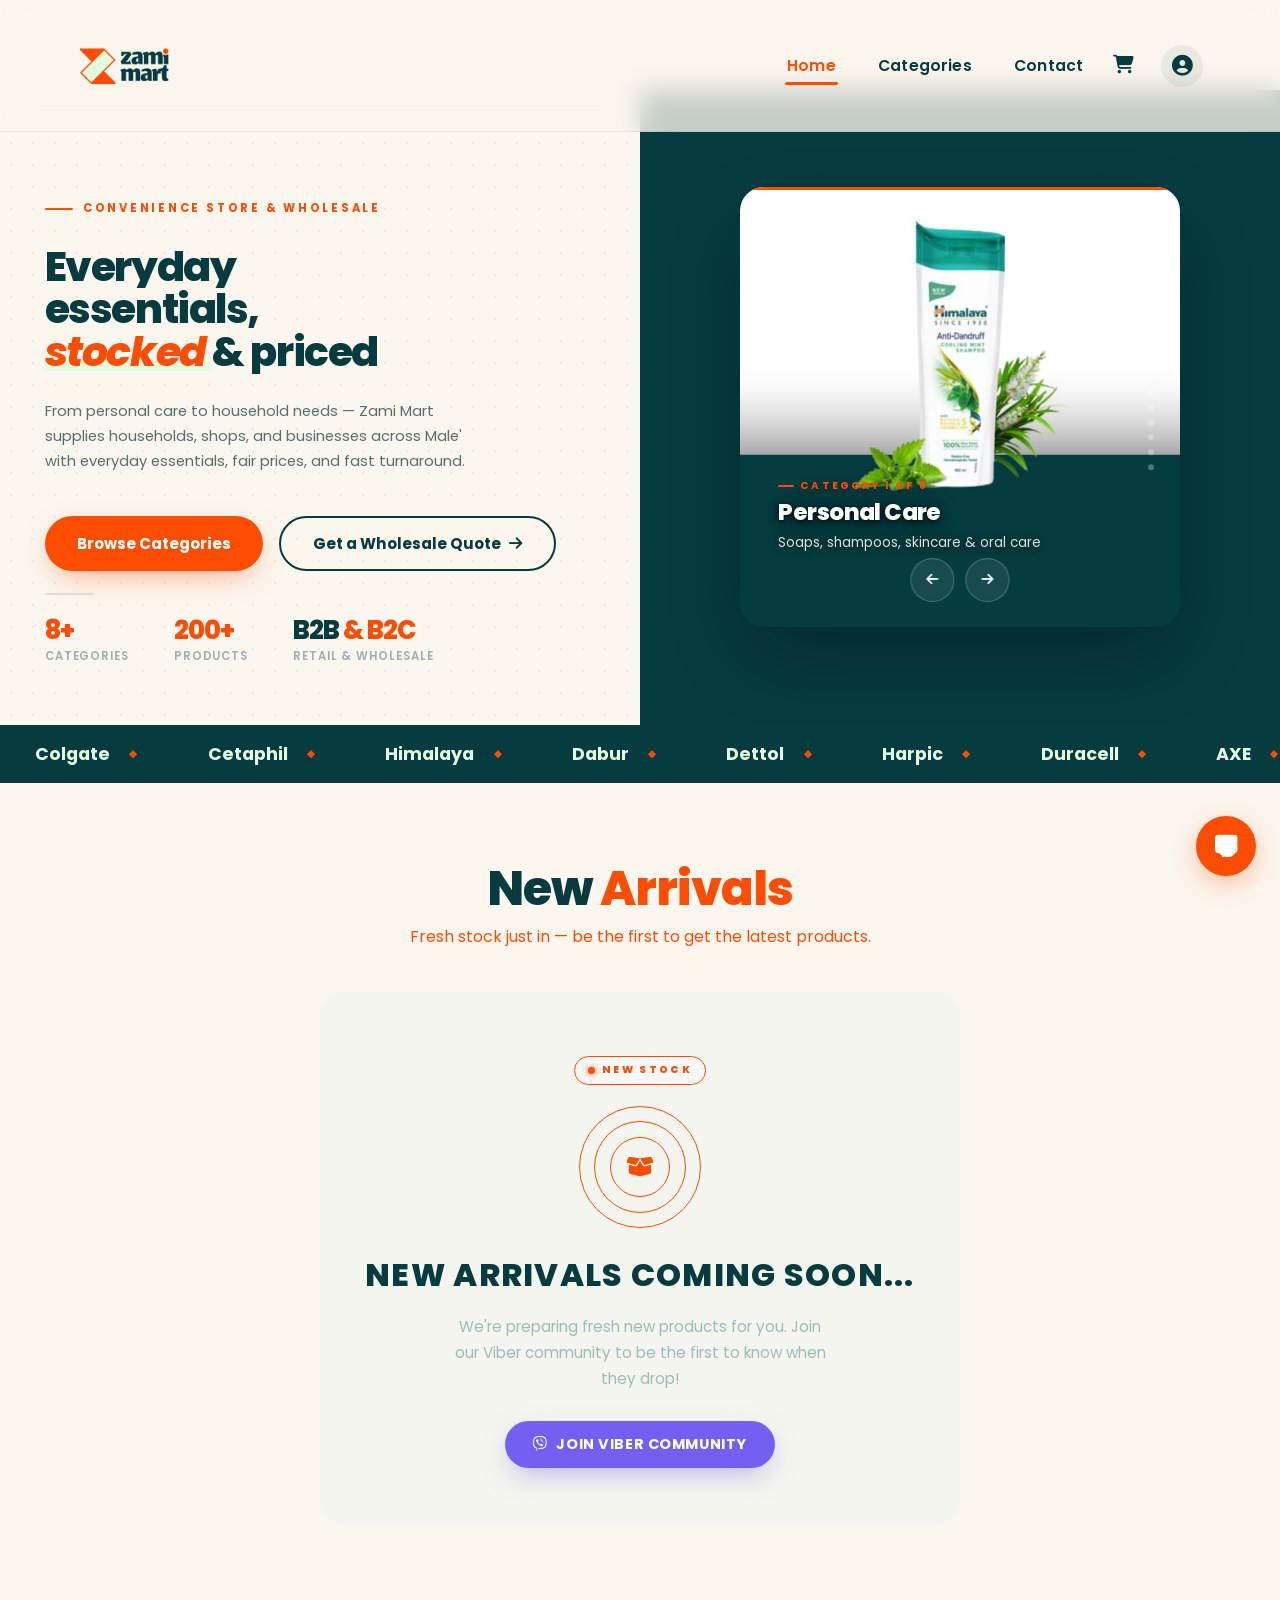
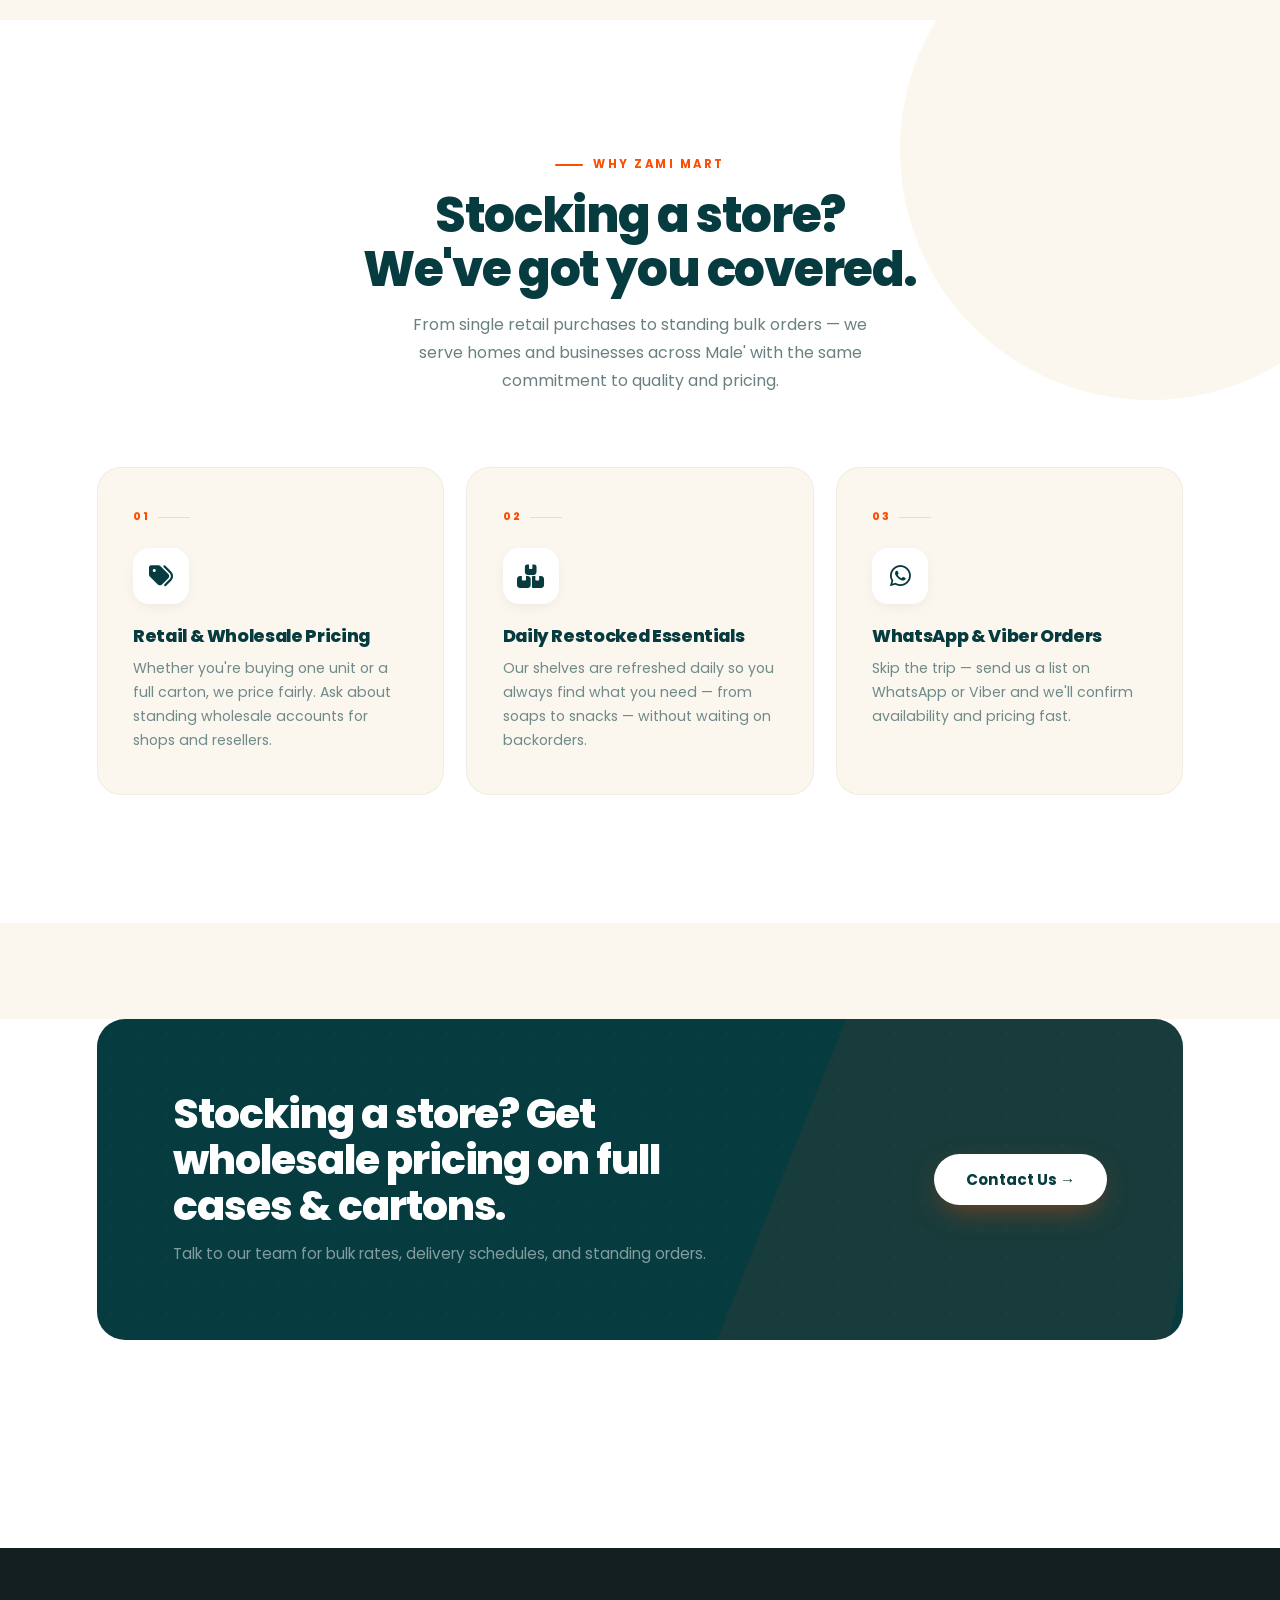
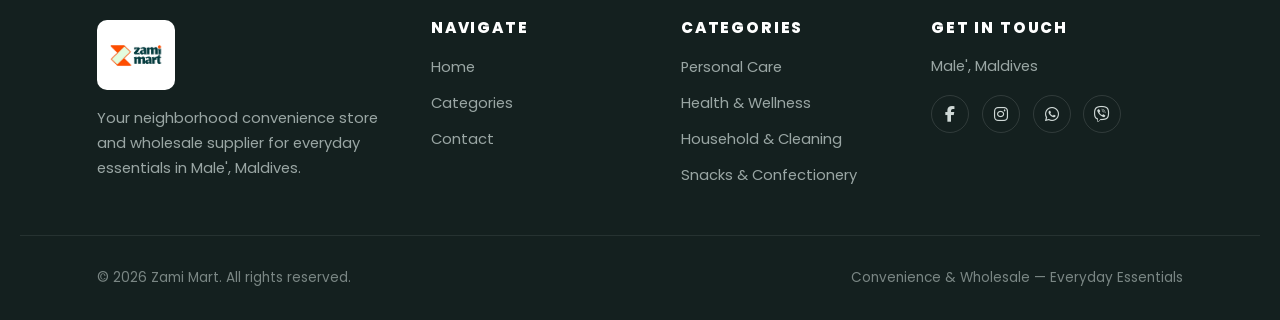
==== commit 4814e6c0: "Add files via upload" ====
--- a/index.html
+++ b/index.html
@@ -265,7 +265,7 @@
 .slide-placeholder .ph-icon { font-size: 5rem; color: rgba(255,255,255,.1); }
 
 .slide-label {
-  position: absolute; bottom: 2.4rem; left: 2.4rem;
+  position: absolute; bottom: 4.6rem; left: 2.4rem; right: 2.4rem;
   z-index: 10; color: #fff;
   opacity: 0; transform: translateY(14px);
   transition: opacity .55s ease .25s, transform .55s ease .25s;
@@ -322,7 +322,8 @@
 }
 
 .slide-controls {
-  position: absolute; bottom: 2.4rem; right: 2.4rem;
+  position: absolute; bottom: 1.6rem; left: 50%;
+  transform: translateX(-50%);
   z-index: 20; display: flex; align-items: center; gap: .7rem;
 }
 .slide-btn {
@@ -723,6 +724,7 @@
   .na-left { padding: 2.4rem 1.8rem; }
   .na-right { padding: 2.4rem 1.8rem; }
   .slide-dots { display: none; }
+  .slide-label { left: 1.6rem; right: 1.6rem; }
   .cta-banner { grid-template-columns: 1fr; text-align: center; justify-items: center; padding: 3rem 6%; }
 }
   .nav-cart { position:relative; width:40px; height:40px; border-radius:50%; background:transparent; border:none; color:var(--teal); font-size:1.15rem; cursor:pointer; display:flex; align-items:center; justify-content:center; transition:color .2s; }
@@ -960,35 +962,48 @@
   .cart-thankyou.show { display: flex; }
   @keyframes tyFadeIn { from { opacity:0; transform:scale(.92); } to { opacity:1; transform:none; } }
   @keyframes tyBounce { 0% { transform: scale(.4); opacity: 0; } 65% { transform: scale(1.1); opacity: 1; } 100% { transform: scale(1); opacity: 1; } }
-  .ty-icon-wrap { position: relative; width: 100px; height: 100px; margin-bottom: 1.4rem; }
-  .ty-icon-ring-svg { position: absolute; inset: 0; transform: rotate(-90deg); }
-  .ty-icon-ring-bg { fill: none; stroke: rgba(6,59,63,.08); stroke-width: 3; }
-  .ty-icon-ring-fg {
-    fill: none; stroke: url(#tyRingGrad); stroke-width: 3; stroke-linecap: round;
-    stroke-dasharray: 296; stroke-dashoffset: 296;
-    animation: tyRingDraw .7s cubic-bezier(.65,0,.35,1) .1s forwards;
-  }
-  @keyframes tyRingDraw { to { stroke-dashoffset: 0; } }
-  .ty-icon-glow {
-    position: absolute; inset: 10px; border-radius: 50%;
-    background: radial-gradient(circle, rgba(14,122,110,.35), transparent 70%);
-    opacity: 0; animation: tyGlowPulse 2.2s ease-in-out .8s infinite;
-  }
-  @keyframes tyGlowPulse { 0%,100%{opacity:.45;transform:scale(.9)} 50%{opacity:.9;transform:scale(1.1)} }
-  .ty-icon-circle {
-    position: absolute; inset: 0; margin: auto;
-    width: 72px; height: 72px; border-radius: 50%;
-    background: linear-gradient(135deg, #0e7a6e 0%, #063b3f 100%);
-    box-shadow: 0 10px 26px -6px rgba(6,59,63,.55), inset 0 1px 0 rgba(255,255,255,.2);
+
+  /* Success badge — flex-centered (not absolute+margin tricks), so the
+     checkmark is always perfectly centered no matter the screen size. */
+  .ty-icon-wrap {
+    position: relative; width: 100px; height: 100px; margin-bottom: 1.4rem;
     display: flex; align-items: center; justify-content: center;
-    transform: scale(0); animation: tyCirclePop .5s cubic-bezier(.34,1.56,.64,1) .3s forwards;
-  }
-  @keyframes tyCirclePop { to { transform: scale(1); } }
-  .ty-icon-circle svg path {
-    stroke-dasharray: 22; stroke-dashoffset: 22;
-    animation: checkDraw .35s ease .75s forwards;
-  }
-  @keyframes checkDraw { to { stroke-dashoffset: 0; } }
+  }
+  .ty-halo {
+    position: absolute; inset: 6px; border-radius: 50%;
+    background: radial-gradient(circle, rgba(14,122,110,.4), transparent 68%);
+    opacity: 0; animation: tyHaloPulse 2.4s ease-in-out .9s infinite;
+  }
+  @keyframes tyHaloPulse { 0%,100%{ opacity:.4; transform:scale(.88); } 50%{ opacity:.85; transform:scale(1.12); } }
+  .ty-orbit {
+    position: absolute; inset: 0; border-radius: 50%;
+    background: conic-gradient(from 0deg, transparent 0 8%, #fd4d02 20%, transparent 34% 66%, #0e7a6e 78%, transparent 90% 100%);
+    -webkit-mask: radial-gradient(farthest-side, transparent calc(100% - 3px), #000 calc(100% - 3px));
+            mask: radial-gradient(farthest-side, transparent calc(100% - 3px), #000 calc(100% - 3px));
+    opacity: 0;
+    animation: tyOrbitIn .4s ease .1s forwards, tyOrbitSpin 3s linear .5s infinite;
+  }
+  @keyframes tyOrbitIn { to { opacity: 1; } }
+  @keyframes tyOrbitSpin { to { transform: rotate(360deg); } }
+  .ty-badge {
+    position: relative; width: 70px; height: 70px; flex-shrink: 0;
+    border-radius: 34% 66% 63% 37% / 42% 36% 64% 58%;
+    background: linear-gradient(135deg, #12a595 0%, #063b3f 100%);
+    box-shadow: 0 12px 28px -8px rgba(6,59,63,.55), inset 0 1px 0 rgba(255,255,255,.22);
+    display: flex; align-items: center; justify-content: center;
+    transform: scale(0) rotate(-25deg);
+    animation: tyBadgeIn .55s cubic-bezier(.34,1.56,.64,1) .25s forwards,
+               tyBadgeMorph 5s ease-in-out 1s infinite;
+  }
+  @keyframes tyBadgeIn { to { transform: scale(1) rotate(0deg); } }
+  @keyframes tyBadgeMorph {
+    0%, 100% { border-radius: 34% 66% 63% 37% / 42% 36% 64% 58%; }
+    50%      { border-radius: 62% 38% 36% 64% / 55% 62% 38% 45%; }
+  }
+  .ty-check { opacity: 0; transform: scale(.4); animation: tyCheckIn .4s cubic-bezier(.34,1.56,.64,1) .58s forwards; }
+  @keyframes tyCheckIn { to { opacity: 1; transform: scale(1); } }
+  .ty-check path { stroke-dasharray: 24; stroke-dashoffset: 24; animation: tyCheckDraw .3s ease .72s forwards; }
+  @keyframes tyCheckDraw { to { stroke-dashoffset: 0; } }
   .ty-spark-burst { position: absolute; inset: 0; pointer-events: none; }
   .ty-spark {
     position: absolute; top: 50%; left: 50%; width: 6px; height: 6px; border-radius: 50%;
@@ -998,14 +1013,14 @@
     0% { opacity: 1; transform: translate(-50%,-50%) scale(1); }
     100% { opacity: 0; transform: translate(calc(-50% + var(--tx)), calc(-50% + var(--ty))) scale(.3); }
   }
-  .ty-spark:nth-child(1){ background:#fd4d02; --tx:-58px; --ty:-16px; animation-delay:.52s; }
-  .ty-spark:nth-child(2){ background:#f5c842; --tx:-36px; --ty:-54px; animation-delay:.58s; }
-  .ty-spark:nth-child(3){ background:#0e7a6e; --tx:2px;  --ty:-64px; animation-delay:.5s; }
-  .ty-spark:nth-child(4){ background:#f5c842; --tx:40px; --ty:-50px; animation-delay:.6s; }
-  .ty-spark:nth-child(5){ background:#fd4d02; --tx:58px; --ty:-14px; animation-delay:.54s; }
-  .ty-spark:nth-child(6){ background:#0e7a6e; --tx:46px; --ty:34px;  animation-delay:.62s; }
-  .ty-spark:nth-child(7){ background:#f5c842; --tx:0px;  --ty:56px;  animation-delay:.56s; }
-  .ty-spark:nth-child(8){ background:#fd4d02; --tx:-46px; --ty:32px; animation-delay:.64s; }
+  .ty-spark:nth-child(1){ background:#fd4d02; --tx:-58px; --ty:-16px; animation-delay:.56s; }
+  .ty-spark:nth-child(2){ background:#f5c842; --tx:-36px; --ty:-54px; animation-delay:.62s; }
+  .ty-spark:nth-child(3){ background:#0e7a6e; --tx:2px;  --ty:-64px; animation-delay:.54s; }
+  .ty-spark:nth-child(4){ background:#f5c842; --tx:40px; --ty:-50px; animation-delay:.64s; }
+  .ty-spark:nth-child(5){ background:#fd4d02; --tx:58px; --ty:-14px; animation-delay:.58s; }
+  .ty-spark:nth-child(6){ background:#0e7a6e; --tx:46px; --ty:34px;  animation-delay:.66s; }
+  .ty-spark:nth-child(7){ background:#f5c842; --tx:0px;  --ty:56px;  animation-delay:.6s; }
+  .ty-spark:nth-child(8){ background:#fd4d02; --tx:-46px; --ty:32px; animation-delay:.68s; }
   .ty-title { font-size: 1.2rem; font-weight: 800; color: var(--teal); margin-bottom: .4rem; letter-spacing: -.02em; }
   .ty-sub { font-size: .82rem; color: #6a8080; line-height: 1.7; margin-bottom: 1.4rem; max-width: 260px; }
 
@@ -1025,16 +1040,7 @@
   .cart-drawer:has(.cart-loading.show) .cart-items { visibility: hidden; }
   .cl-wave { display: flex; align-items: center; justify-content: center; height: 96px; margin-bottom: 1.3rem; }
   .cl-icon-wrap {
-    width: 84px; height: 84px; border-radius: 50%;
-    background: linear-gradient(135deg, #ff6a2b, var(--orange));
     display: flex; align-items: center; justify-content: center;
-    color: #fff; font-size: 2rem;
-    box-shadow: 0 10px 30px -6px rgba(253,77,2,.5);
-    transform: scale(.35); opacity: 0;
-  }
-  .cart-loading.show .cl-icon-wrap {
-    animation: clIconGrow .55s cubic-bezier(.34,1.56,.64,1) forwards,
-               clIconPulse 1.7s ease-in-out .55s infinite;
   }
   @keyframes clIconGrow {
     0% { transform: scale(.35); opacity: 0; }
@@ -1115,12 +1121,12 @@
     .cart-item-img { width: 48px; height: 48px; }
     .cart-footer { padding: 14px 16px 18px; gap: 10px; }
     .cart-inquire-btn { padding: 13px; font-size: .88rem; }
-    .cl-icon-wrap { width: 72px; height: 72px; font-size: 1.7rem; }
+
     .cart-thankyou { padding: 2rem 1.3rem; }
     .cart-loading { padding: 2rem 1.3rem; }
     .ty-icon-wrap { width: 82px; height: 82px; margin-bottom: 1.1rem; }
-    .ty-icon-circle { width: 60px; height: 60px; }
-    .ty-icon-circle svg { width: 28px; height: 28px; }
+    .ty-badge { width: 54px; height: 54px; }
+    .ty-check { width: 24px; height: 24px; }
     .cl-wave { height: 76px; }
     .ty-title { font-size: 1.05rem; }
     .ty-sub { font-size: .78rem; max-width: 100%; }
@@ -1186,6 +1192,45 @@
   }
   .confirm-yes-btn.danger-btn { background: #e53935; }
   .confirm-yes-btn.danger-btn:hover { background: #c62828; }
+
+  /* Contact details form (collected before sending inquiry) */
+  .cart-contact-form {
+    display: none;
+    position: fixed; top: 0; right: 0;
+    width: 380px; max-width: 100vw; height: 100%;
+    flex-direction: column; align-items: stretch; justify-content: center;
+    padding: 2rem 1.8rem; text-align: left; gap: 0;
+    background: #fff; z-index: 1102;
+    animation: tyFadeIn .3s ease;
+    overflow-y: auto;
+  }
+  .cart-contact-form.show { display: flex; }
+  .ccf-header { text-align: center; margin-bottom: 1.4rem; }
+  .ccf-icon {
+    width: 64px; height: 64px; border-radius: 50%;
+    background: linear-gradient(135deg, #0e7a6e, #063b3f);
+    display: flex; align-items: center; justify-content: center;
+    margin: 0 auto .9rem;
+    box-shadow: 0 8px 32px -8px rgba(6,59,63,.4);
+    animation: tyBounce .45s cubic-bezier(.4,0,.2,1) .05s both;
+  }
+  .ccf-icon i { font-size: 1.5rem; color: #fff; }
+  .ccf-title { font-size: 1.02rem; font-weight: 800; color: var(--teal); margin-bottom: .35rem; letter-spacing: -.02em; }
+  .ccf-sub { font-size: .78rem; color: #6a8080; line-height: 1.55; }
+  .ccf-field { margin-bottom: .95rem; }
+  .ccf-field label {
+    display: block; font-size: .68rem; font-weight: 700; color: var(--teal);
+    margin-bottom: .35rem; text-transform: uppercase; letter-spacing: .04em;
+  }
+  .ccf-field input {
+    width: 100%; padding: 11px 12px; border: 1.5px solid #e2e8e6; border-radius: 10px;
+    font-family: var(--font-body); font-size: .86rem; color: #123; background: #fafcfc;
+    transition: border-color .2s, background .2s;
+  }
+  .ccf-field input:focus { outline: none; border-color: var(--orange); background: #fff; }
+  .ccf-error { font-size: .7rem; color: #e53935; margin: -.4rem 0 .8rem; display: none; }
+  .ccf-error.show { display: block; }
+  .ccf-actions { display: flex; gap: 10px; width: 100%; margin-top: .3rem; }
 </style>
 </head>
 <body>
@@ -1205,9 +1250,17 @@
   <div class="nav-right">
     <nav class="nav-links">
       <button class="nav-close" aria-label="Close menu">&times;</button>
-      <a href="index.html" class="active">Home</a>
-      <a href="categories.html">Categories</a>
-      <a href="contact.html">Contact</a>
+      <div class="nav-drawer-profile" id="navDrawerProfile">
+        <div class="nav-drawer-avatar" id="navDrawerAvatar"><i class="fa-solid fa-user"></i></div>
+        <div class="nav-drawer-info">
+          <h4 id="navDrawerName">Guest</h4>
+          <p id="navDrawerSub">Tap to sign in</p>
+        </div>
+        <div class="nav-drawer-arrow"><i class="fa-solid fa-chevron-right"></i></div>
+      </div>
+      <a href="index.html" class="active"><span class="nav-icon"><i class="fa-solid fa-house"></i></span>Home</a>
+      <a href="categories.html"><span class="nav-icon"><i class="fa-solid fa-grip"></i></span>Categories</a>
+      <a href="contact.html"><span class="nav-icon"><i class="fa-solid fa-envelope"></i></span>Contact</a>
     </nav>
     <button class="nav-cart" id="cartNavBtn" aria-label="Cart">
       <i class="fa-solid fa-cart-shopping"></i>
@@ -1520,6 +1573,30 @@
       </div>
       <div class="chp-body" id="chpBody"></div>
     </div>
+    <div class="cart-contact-form" id="cartContactForm">
+      <div class="ccf-header">
+        <div class="ccf-icon"><i class="fa-solid fa-address-card"></i></div>
+        <div class="ccf-title">Your Contact Details</div>
+        <div class="ccf-sub">Please fill this in so our admin can verify and reach you about this order.</div>
+      </div>
+      <div class="ccf-field">
+        <label for="ccfName">Full Name</label>
+        <input type="text" id="ccfName" placeholder="e.g. Juan Dela Cruz" autocomplete="name" />
+      </div>
+      <div class="ccf-field">
+        <label for="ccfPhone">Phone Number</label>
+        <input type="tel" id="ccfPhone" placeholder="e.g. 960-7712345" autocomplete="tel" />
+      </div>
+      <div class="ccf-field">
+        <label for="ccfLocation">Location / Address</label>
+        <input type="text" id="ccfLocation" placeholder="e.g. Hulhumale', Male'" autocomplete="street-address" />
+      </div>
+      <div class="ccf-error" id="ccfError">Please fill in all fields before continuing.</div>
+      <div class="ccf-actions">
+        <button class="confirm-yes-btn" id="ccfNextBtn"><i class="fa-solid fa-arrow-right" style="margin-right:5px;"></i>Continue</button>
+        <button class="confirm-no-btn" id="ccfCancelBtn"><i class="fa-solid fa-xmark" style="margin-right:5px;"></i>Cancel</button>
+      </div>
+    </div>
     <div class="cart-confirm" id="cartConfirm">
       <div class="confirm-icon"><i class="fa-solid fa-file-invoice"></i></div>
       <div class="confirm-title">Send Inquiry?</div>
@@ -1541,7 +1618,7 @@
     </div>
     <div class="cart-loading" id="cartLoading">
       <div class="cl-wave">
-        <div class="cl-icon-wrap"><i class="fa-solid fa-file-invoice"></i></div>
+        <div class="cl-icon-wrap"><div class="zm-loader lg"><span></span><span></span><span></span><span></span></div></div>
       </div>
       <div class="cl-title">Sending your inquiry<span class="cl-dots"><span>.</span><span>.</span><span>.</span></span></div>
       <div class="cl-sub">Hang tight, almost there</div>
@@ -1549,20 +1626,11 @@
     </div>
     <div class="cart-thankyou" id="cartThankyou">
       <div class="ty-icon-wrap">
-        <svg class="ty-icon-ring-svg" viewBox="0 0 100 100" width="100" height="100">
-          <defs>
-            <linearGradient id="tyRingGrad" x1="0%" y1="0%" x2="100%" y2="100%">
-              <stop offset="0%" stop-color="#0e7a6e"/>
-              <stop offset="100%" stop-color="#fd4d02"/>
-            </linearGradient>
-          </defs>
-          <circle class="ty-icon-ring-bg" cx="50" cy="50" r="47"/>
-          <circle class="ty-icon-ring-fg" cx="50" cy="50" r="47"/>
-        </svg>
-        <div class="ty-icon-glow"></div>
-        <div class="ty-icon-circle">
-          <svg viewBox="0 0 24 24" width="34" height="34" fill="none">
-            <path d="M5 13l4 4L19 7" stroke="#fff" stroke-width="2.6" stroke-linecap="round" stroke-linejoin="round"/>
+        <div class="ty-halo"></div>
+        <div class="ty-orbit"></div>
+        <div class="ty-badge">
+          <svg class="ty-check" viewBox="0 0 24 24" width="30" height="30" fill="none">
+            <path d="M4.5 12.5L9.5 17.5L19.5 6" stroke="#fff" stroke-width="2.4" stroke-linecap="round" stroke-linejoin="round"/>
           </svg>
         </div>
         <div class="ty-spark-burst">
@@ -2182,8 +2250,52 @@
   document.getElementById('cartInquireBtn').addEventListener('click', () => {
     if (cart.length === 0) return;
     const footer = document.getElementById('cartFooter');
+    const contactForm = document.getElementById('cartContactForm');
+    // Prefill from account / last-used details for convenience — still editable & re-checked every time
+    try {
+      const saved = JSON.parse(localStorage.getItem('zm_contact_details') || 'null');
+      const _u = window.fb && window.fb.auth ? window.fb.auth.currentUser : null;
+      const nameInput = document.getElementById('ccfName');
+      const phoneInput = document.getElementById('ccfPhone');
+      const locInput = document.getElementById('ccfLocation');
+      if (nameInput) nameInput.value = (saved && saved.name) || (_u && (_u.displayName || _u.email)) || '';
+      if (phoneInput) phoneInput.value = (saved && saved.phone) || '';
+      if (locInput) locInput.value = (saved && saved.location) || '';
+    } catch(e) {}
+    const err = document.getElementById('ccfError');
+    if (err) err.classList.remove('show');
+    if (footer) footer.style.display = 'none';
+    if (contactForm) contactForm.classList.add('show');
+  });
+
+  let _zmContactDetails = { name: '', phone: '', location: '' };
+
+  document.getElementById('ccfCancelBtn').addEventListener('click', () => {
+    const footer = document.getElementById('cartFooter');
+    const contactForm = document.getElementById('cartContactForm');
+    if (contactForm) contactForm.classList.remove('show');
+    if (footer) footer.style.display = '';
+  });
+
+  document.getElementById('ccfNextBtn').addEventListener('click', () => {
+    const nameInput = document.getElementById('ccfName');
+    const phoneInput = document.getElementById('ccfPhone');
+    const locInput = document.getElementById('ccfLocation');
+    const err = document.getElementById('ccfError');
+    const name = (nameInput.value || '').trim();
+    const phone = (phoneInput.value || '').trim();
+    const location = (locInput.value || '').trim();
+    if (!name || !phone || !location) {
+      if (err) err.classList.add('show');
+      return;
+    }
+    if (err) err.classList.remove('show');
+    _zmContactDetails = { name, phone, location };
+    try { localStorage.setItem('zm_contact_details', JSON.stringify(_zmContactDetails)); } catch(e) {}
+
+    const contactForm = document.getElementById('cartContactForm');
     const confirm = document.getElementById('cartConfirm');
-    if (footer) footer.style.display = 'none';
+    if (contactForm) contactForm.classList.remove('show');
     if (confirm) confirm.classList.add('show');
   });
 
@@ -2199,12 +2311,14 @@
     }
 
     setTimeout(() => {
-      let senderName = 'Guest';
+      let senderName = _zmContactDetails.name || 'Guest';
       let senderEmail = '';
       try {
         const _u = window.fb && window.fb.auth ? window.fb.auth.currentUser : null;
-        if (_u) { senderName = _u.displayName || _u.email || 'Guest'; senderEmail = _u.email || ''; }
+        if (_u) { senderEmail = _u.email || ''; }
       } catch(e) {}
+      const senderPhone = _zmContactDetails.phone || '';
+      const senderLocation = _zmContactDetails.location || '';
       // Pass the customer's current chat session ID so admin replies reach the right thread
       let _inqChatSessionId = null;
       try { const _s = JSON.parse(localStorage.getItem('zm_cv_session') || 'null'); if (_s && _s.id) _inqChatSessionId = _s.id; } catch(e) {}
@@ -2214,6 +2328,8 @@
         _submittedInqId = InquirySystem.submitInquiry({
           name: senderName,
           email: senderEmail,
+          phone: senderPhone,
+          location: senderLocation,
           items: cart.map(i => ({ name: i.name, qty: i.qty })),
           chatSessionId: _inqChatSessionId
         });
@@ -2221,7 +2337,7 @@
 
       try {
         if (window.ZamiQuotation) {
-          window.ZamiQuotation.setData({ inquiryId: _submittedInqId, items: cart.map(i => ({ name: i.name, qty: i.qty })), customerName: senderName, customerContact: senderEmail });
+          window.ZamiQuotation.setData({ inquiryId: _submittedInqId, items: cart.map(i => ({ name: i.name, qty: i.qty })), customerName: senderName, customerContact: senderEmail, customerPhone: senderPhone, customerLocation: senderLocation });
         }
       } catch(e) {}
 
@@ -2564,7 +2680,16 @@
 .zm-ctx-item.danger{color:#ff6b6b;}
 .zm-ctx-item.danger:hover{background:rgba(255,107,107,.15);}
 /* bubble images */
-.zm-chat-bubble img{max-width:160px;max-height:120px;border-radius:8px;display:block;cursor:zoom-in;margin-top:4px;}
+.zm-chat-bubble.img-only{padding:3px;background:#fff;box-shadow:0 3px 14px -3px rgba(6,59,63,.25),0 1px 3px rgba(0,0,0,.08);border:1px solid rgba(6,59,63,.06);}
+.zm-chat-msg.visitor .zm-chat-bubble.img-only{box-shadow:0 3px 14px -3px rgba(253,77,2,.28),0 1px 3px rgba(0,0,0,.08);}
+.zm-img-wrap{position:relative;display:block;overflow:hidden;border-radius:13px;line-height:0;}
+.zm-img-wrap+.zm-img-wrap{margin-top:3px;}
+.zm-chat-bubble:not(.img-only) .zm-img-wrap{margin-top:6px;border-radius:10px;}
+img.zm-chat-img{display:block;width:100%;max-width:190px;max-height:190px;object-fit:cover;border-radius:inherit;cursor:zoom-in;transition:transform .25s ease;}
+.zm-img-wrap:hover img.zm-chat-img{transform:scale(1.035);}
+.zm-img-wrap::after{content:'\f065';font-family:'Font Awesome 6 Free';font-weight:900;position:absolute;top:8px;right:8px;width:24px;height:24px;border-radius:50%;background:rgba(0,0,0,.42);color:#fff;font-size:.62rem;display:flex;align-items:center;justify-content:center;opacity:0;transition:opacity .18s;pointer-events:none;}
+.zm-img-wrap:hover::after{opacity:1;}
+.zm-chat-bubble.img-only .zm-chat-caption{padding:8px 9px 3px;font-size:.82rem;line-height:1.5;color:#1a2e2e;word-break:break-word;white-space:pre-wrap;overflow-wrap:anywhere;}
 /* welcome */
 .zm-chat-welcome{display:flex;flex-direction:column;align-items:center;text-align:center;padding:18px 20px 10px;font-family:'Poppins',sans-serif;flex-shrink:0;}
 .zm-chat-wave{font-size:2.2rem;animation:zmWave 1.8s ease-in-out 2;display:inline-block;transform-origin:70% 70%;margin-bottom:6px;}
@@ -2585,6 +2710,13 @@
 .zm-chat-input-area{padding:10px 12px;border-top:1px solid rgba(6,59,63,.08);display:flex;gap:8px;align-items:flex-end;background:#fff;flex-shrink:0;}
 .zm-chat-img-btn{width:36px;height:36px;border-radius:50%;background:#f0f4f4;border:1px solid rgba(6,59,63,.1);color:#8a9faa;font-size:.82rem;cursor:pointer;display:flex;align-items:center;justify-content:center;transition:all .2s;flex-shrink:0;}
 .zm-chat-img-btn:hover{background:#ddeaea;color:#063b3f;}
+.zm-chat-img-btn.busy{opacity:.55;pointer-events:none;}
+.zm-chat-attach-wrap{position:relative;flex-shrink:0;}
+.zm-chat-attach-menu{display:none;position:absolute;bottom:44px;left:0;background:#fff;border:1px solid rgba(6,59,63,.12);border-radius:12px;box-shadow:0 8px 24px -6px rgba(0,0,0,.18);overflow:hidden;min-width:130px;z-index:20;}
+.zm-chat-attach-menu.show{display:block;}
+.zm-chat-attach-menu button{width:100%;display:flex;align-items:center;gap:9px;padding:10px 13px;border:none;background:none;cursor:pointer;font-family:'Poppins',sans-serif;font-size:.8rem;color:#063b3f;text-align:left;}
+.zm-chat-attach-menu button i{color:#063b3f;width:16px;text-align:center;}
+.zm-chat-attach-menu button:hover{background:#f0f4f4;}
 .zm-chat-input{flex:1;padding:9px 13px;border:1.5px solid rgba(6,59,63,.12);border-radius:18px;font-size:.81rem;font-family:'Poppins',sans-serif;outline:none;resize:none;max-height:80px;min-height:36px;overflow-y:auto;line-height:1.4;transition:border-color .2s,box-shadow .2s;background:#f8fafa;}
 .zm-chat-input:focus{border-color:#063b3f;background:#fff;box-shadow:0 0 0 3px rgba(6,59,63,.07);}
 .zm-chat-send{width:36px;height:36px;border-radius:12px;background:#FD4D02;border:none;color:#fff;font-size:.82rem;cursor:pointer;display:flex;align-items:center;justify-content:center;transition:all .2s;flex-shrink:0;}
@@ -2593,6 +2725,11 @@
 .zm-chat-img-preview{display:none;padding:6px 12px 0;position:relative;width:fit-content;}
 .zm-chat-img-preview img{max-height:60px;border-radius:8px;border:1px solid rgba(6,59,63,.12);}
 .zm-chat-img-preview-close{position:absolute;top:-2px;right:-2px;width:18px;height:18px;border-radius:50%;background:#d63030;color:#fff;border:none;cursor:pointer;font-size:.6rem;display:flex;align-items:center;justify-content:center;}
+.zm-chat-file-preview{display:none;padding:6px 12px 0;position:relative;width:fit-content;}
+.zm-chat-file-preview-chip{display:flex;align-items:center;gap:8px;background:#f0f4f4;border:1px solid rgba(6,59,63,.12);border-radius:10px;padding:7px 12px;font-size:.75rem;color:#063b3f;max-width:220px;}
+.zm-chat-file-preview-chip i{color:#063b3f;font-size:.9rem;flex-shrink:0;}
+.zm-chat-file-preview-chip span{overflow:hidden;text-overflow:ellipsis;white-space:nowrap;}
+.zm-chat-file-preview-close{position:absolute;top:-2px;right:-2px;width:18px;height:18px;border-radius:50%;background:#d63030;color:#fff;border:none;cursor:pointer;font-size:.6rem;display:flex;align-items:center;justify-content:center;}
 /* reaction badge sitting under a bubble */
 .zm-chat-reaction-row{display:flex;gap:3px;}
 .zm-chat-msg.visitor .zm-chat-reaction-row{align-self:flex-end;}
@@ -2623,8 +2760,10 @@
 .zm-chat-reply-bar-close:hover{color:#d63030;}
 @media(max-width:480px){
   .zm-chat-btn{bottom:16px;right:16px;width:52px;height:52px;font-size:1.2rem;}
-  .zm-chat-win{position:fixed;inset:0;width:100%;max-width:100%;height:100%;border-radius:0;bottom:0;right:0;}
-  .zm-chat-head{border-radius:0;}
+  .zm-chat-win{position:fixed;top:36px;bottom:96px;left:16px;right:16px;width:auto;max-width:none;height:auto;border-radius:22px;}
+}
+@media(max-width:480px) and (max-height:700px){
+  .zm-chat-win{top:22px;bottom:82px;}
 }
 @media(max-height:500px) and (orientation:landscape){
   .zm-chat-btn{bottom:12px;right:12px;width:44px;height:44px;font-size:1rem;}
@@ -2686,9 +2825,19 @@
     <img id="zmImgPreviewImg" src="">
     <button class="zm-chat-img-preview-close"><i class="fa-solid fa-xmark"></i></button>
   </div>
+  <!-- File preview chip (staged, not yet sent) -->
+  <div class="zm-chat-file-preview" id="zmFilePreview">
+    <div class="zm-chat-file-preview-chip"><i class="fa-solid fa-file"></i><span id="zmFilePreviewName"></span></div>
+    <button class="zm-chat-file-preview-close"><i class="fa-solid fa-xmark"></i></button>
+  </div>
   <!-- Input -->
   <div class="zm-chat-input-area" id="zmChatInputArea" style="display:none">
-    <label for="zmImgUpload" class="zm-chat-img-btn" title="Attach image"><i class="fa-solid fa-image"></i></label>
+    <div class="zm-chat-attach-wrap" id="zmChatAttachWrap">
+      <button type="button" class="zm-chat-img-btn" id="zmChatAttachBtn" title="Send photo (max 15MB)"><i class="fa-solid fa-paperclip"></i></button>
+      <div class="zm-chat-attach-menu" id="zmChatAttachMenu">
+        <button type="button" data-kind="photo"><i class="fa-solid fa-image"></i> Photo</button>
+      </div>
+    </div>
     <input type="file" id="zmImgUpload" accept="image/*" style="display:none">
     <textarea class="zm-chat-input" id="zmChatInput" placeholder="Type a message…" rows="1"></textarea>
     <button class="zm-chat-send" id="zmChatSend"><i class="fa-solid fa-paper-plane"></i></button>
@@ -2720,7 +2869,7 @@
   if(!msg||msg.deleted)return;
   closeZmEmojiPicker();
   unpinAllZmActions();
-  zmReplyTarget={id:msg.id,senderName:msg.senderType==='visitor'?'You':'Zami Mart',text:msg.text?msg.text.slice(0,80):(msg.imageData?'\u{1F4F7} Photo':'')};
+  zmReplyTarget={id:msg.id,senderName:msg.senderType==='visitor'?'You':'Zami Mart',text:msg.text?msg.text.slice(0,80):(msg.imageData?'\u{1F4F7} Photo':(msg.attachment?'\u{1F4CE} '+msg.attachment.name:''))};
   zmReplyBarName.textContent=zmReplyTarget.senderName;
   zmReplyBarText.textContent=zmReplyTarget.text;
   zmReplyBar.classList.add('show');
@@ -2780,11 +2929,22 @@
   });
 }
 
+let _zmProfileExtra = { avatarPhoto: null, avatarColor: null };
+async function _zmLoadProfileExtra(uid){
+  try{
+    if(!uid || !window.fb) return;
+    const snap = await window.fb.getDoc(window.fb.doc(window.fb.db,'users',uid));
+    if(snap.exists()){
+      const d = snap.data();
+      _zmProfileExtra = { avatarPhoto: d.avatarPhoto || d.photoURL || null, avatarColor: d.avatarColor || null };
+    }
+  }catch(e){}
+}
 function getLoggedUser(){
   try{
     const u = window.fb && window.fb.auth ? window.fb.auth.currentUser : null;
     if (!u) return null;
-    return { name: u.displayName || u.email || 'User', email: u.email || '' };
+    return { name: u.displayName || u.email || 'User', email: u.email || '', avatarPhoto: _zmProfileExtra.avatarPhoto, avatarColor: _zmProfileExtra.avatarColor };
   }catch(e){return null;}
 }
 
@@ -2799,7 +2959,7 @@
 
 function startChat(name,phone){
   visitorName=name;
-  sessionId=ChatSystem.createSession(name,phone);
+  sessionId=ChatSystem.createSession(name,phone,null,{avatarPhoto:visitorAvatar||null,avatarColor:null});
   localStorage.setItem('zm_cv_session',JSON.stringify({id:sessionId,name,avatar:visitorAvatar}));
   msgsEl.innerHTML='';
   inputArea.style.display='flex';
@@ -2980,13 +3140,15 @@
     const isAdmin=m.senderType==='admin';
     const isDeleted=!!m.deleted;
     const imgH=(!isDeleted&&m.imageData)
-      ?`<img src="${m.imageData}" class="zm-chat-img" style="max-width:160px;max-height:120px;border-radius:8px;display:block;cursor:zoom-in;margin-top:${m.text?'6px':'0'};" data-src="${m.imageData}">`
+      ?`<div class="zm-img-wrap"><img src="${m.imageData}" class="zm-chat-img" alt="image" data-src="${m.imageData}"></div>`
       :'';
+    const isImgOnly=(!isDeleted&&!!m.imageData);
+    const fileH=(!isDeleted&&!m.imageData&&m.attachment)?ChatSystem.renderAttachmentHtml(m.attachment):'';
     const editedTag=(!isDeleted&&m.edited)?`<div class="zm-chat-edited-tag">edited</div>`:'';
     const txtH=isDeleted
       ?`<span><i class="fa-solid fa-circle-xmark" style="font-size:.72rem;margin-right:5px;opacity:.7;"></i>Message unsent</span>`
-      :(m.text?`<div>${escH(m.text)}</div>`:'');
-    const bubbleCls=`zm-chat-bubble${isDeleted?' deleted':''}`;
+      :(m.text?`<div class="${isImgOnly?'zm-chat-caption':''}">${escH(m.text)}</div>`:'');
+    const bubbleCls=`zm-chat-bubble${isDeleted?' deleted':''}${isImgOnly?' img-only':''}`;
     const cls=['zm-chat-msg',isAdmin?'admin':'visitor',!isFirst?'same-sender':'',(isLast&&!isFirst)?'last-in-group':''].filter(Boolean).join(' ');
     const reactions=(!isDeleted)?(m.reactions||(m.reaction?{legacy:m.reaction}:{})):{};
     const reactionEntries=Object.entries(reactions).filter(([,em])=>em);
@@ -3007,7 +3169,7 @@
         <div class="zm-chat-avatar-admin${isLast?'':' hidden'}"><i class="fa-solid fa-headset"></i></div>
         <div class="zm-chat-msg-content">
           ${isFirst?'<div class="zm-chat-sender-label">Zami Mart</div>':''}
-          <div class="${bubbleCls}">${quoteH}${txtH}${imgH}</div>
+          <div class="${bubbleCls}">${quoteH}${txtH}${imgH}${fileH}</div>
           ${reactionH}
           ${editedTag}
           ${isLast?`<div class="zm-chat-time">${t}</div>`:''}
@@ -3016,7 +3178,7 @@
     }else{
       el.innerHTML=`
         <div class="zm-chat-msg-content">
-          <div class="${bubbleCls}">${quoteH}${txtH}${imgH}</div>
+          <div class="${bubbleCls}">${quoteH}${txtH}${imgH}${fileH}</div>
           ${reactionH}
           ${editedTag}
           ${isLast?`<div class="zm-chat-time">${t}</div>`:''}
@@ -3064,14 +3226,84 @@
   if(e.target.id!=='zmImgUpload')return;
   const file=e.target.files[0];if(!file)return;
   if(file.size>3*1024*1024){alert('Image too large (max 3 MB)');return;}
+  zmClearFile();
   const r=new FileReader();
   r.onload=ev=>{zmPendingImg=ev.target.result;document.getElementById('zmImgPreviewImg').src=zmPendingImg;document.getElementById('zmImgPreview').style.display='block';};
   r.readAsDataURL(file);e.target.value='';
 });
 
+// ── Attach popup menu (Photo / File) ──
+(function initZmAttachMenu(){
+  const attachBtn=document.getElementById('zmChatAttachBtn');
+  const attachMenu=document.getElementById('zmChatAttachMenu');
+  if(!attachBtn||!attachMenu)return;
+  attachBtn.addEventListener('click',e=>{
+    e.stopPropagation();
+    attachMenu.classList.toggle('show');
+  });
+  attachMenu.addEventListener('click',e=>{
+    const item=e.target.closest('button[data-kind]');
+    if(!item)return;
+    attachMenu.classList.remove('show');
+    if(item.dataset.kind==='photo')document.getElementById('zmImgUpload').click();
+    else document.getElementById('zmFileUpload').click();
+  });
+  document.addEventListener('click',e=>{
+    if(!e.target.closest('#zmChatAttachWrap'))attachMenu.classList.remove('show');
+  });
+})();
+
+// Generic (non-image) file attachment — staged like a photo, only
+// actually uploaded + sent once the user taps the send button.
+let zmPendingFile=null;
+function zmClearFile(){zmPendingFile=null;document.getElementById('zmFilePreview').style.display='none';document.getElementById('zmFilePreviewName').textContent='';}
+document.addEventListener('change',function(e){
+  if(e.target.id!=='zmFileUpload')return;
+  const file=e.target.files[0];
+  if(!file){return;}
+  if(file.size>ChatSystem.MAX_ATTACHMENT_SIZE){alert('File too large (max 15MB)');e.target.value='';return;}
+  zmClearImg();
+  zmPendingFile=file;
+  document.getElementById('zmFilePreviewName').textContent=file.name;
+  document.getElementById('zmFilePreview').style.display='block';
+  e.target.value='';
+});
+
 function doSend(){
   const txt=input.value.trim();
-  if((!txt&&!zmPendingImg)||!sessionId)return;
+  if((!txt&&!zmPendingImg&&!zmPendingFile)||!sessionId)return;
+
+  if(zmPendingFile){
+    const fileToSend=zmPendingFile;
+    sendBtn.disabled=true;
+    sendBtn.innerHTML='<i class="fa-solid fa-spinner fa-spin"></i>';
+    ChatSystem.uploadAttachment(fileToSend,sessionId)
+      .then(att=>{
+        ChatSystem.sendMessage(sessionId,'visitor',visitorName,txt,null,zmReplyTarget,att);
+        cancelZmReplyTo();
+        const chips=document.getElementById('zmChatChips');
+        if(chips)chips.style.display='none';
+        input.value='';input.style.height='auto';
+        zmClearFile();
+        renderMsgs();
+        input.focus();
+      })
+      .catch(err=>{
+        const m=err&&err.message, code=err&&err.code;
+        let msg;
+        if(m==='TIMEOUT')msg='Matagal ang pag-upload (mabagal na koneksyon o naka-block ang Firebase Storage). Subukan ulit.';
+        else if(m==='SIZE_LIMIT')msg='Sobrang laki ng file (max 15MB).';
+        else if(code==='storage/unauthorized')msg='Hindi pinapayagan ng Firebase Storage Rules ang pag-upload ng customer (blocked: storage/unauthorized). I-update ang Storage Rules sa Firebase Console para pumayag sa chatUploads/.';
+        else msg='Hindi na-send ang file'+(code?' ('+code+')':(m?' ('+m+')':''))+'. Subukan ulit.';
+        alert(msg);
+      })
+      .finally(()=>{
+        sendBtn.disabled=false;
+        sendBtn.innerHTML='<i class="fa-solid fa-paper-plane"></i>';
+      });
+    return;
+  }
+
   ChatSystem.sendMessage(sessionId,'visitor',visitorName,txt,zmPendingImg,zmReplyTarget);
   cancelZmReplyTo();
   const chips=document.getElementById('zmChatChips');
@@ -3098,7 +3330,7 @@
       visitorName=s.name;
       visitorAvatar=s.avatar||null;
       const user=getLoggedUser();
-      if(user){visitorAvatar=user.avatarPhoto||null;}
+      if(user){visitorAvatar=user.avatarPhoto||null;ChatSystem.updateSessionProfile(sessionId,{avatarPhoto:user.avatarPhoto||null,avatarColor:user.avatarColor||null});}
       msgsEl.innerHTML='';
       inputArea.style.display='flex';
       const chips=document.getElementById('zmChatChips');
@@ -3121,7 +3353,9 @@
         if(inq.linkedSessionId&&ChatSystem.getSession(inq.linkedSessionId)){
           sessionId=inq.linkedSessionId;
           visitorName=user.name||'Guest';
-          visitorAvatar=user.avatarPhoto||null;          localStorage.setItem('zm_cv_session',JSON.stringify({id:sessionId,name:visitorName,avatar:visitorAvatar}));
+          visitorAvatar=user.avatarPhoto||null;
+          ChatSystem.updateSessionProfile(sessionId,{avatarPhoto:user.avatarPhoto||null,avatarColor:user.avatarColor||null});
+          localStorage.setItem('zm_cv_session',JSON.stringify({id:sessionId,name:visitorName,avatar:visitorAvatar}));
           msgsEl.innerHTML='';
           inputArea.style.display='flex';
           renderMsgs();
@@ -3160,20 +3394,37 @@
 if(_imgPreviewClose){
   _imgPreviewClose.addEventListener('click', zmClearImg);
 }
+const _filePreviewClose=document.querySelector('#zmFilePreview .zm-chat-file-preview-close');
+if(_filePreviewClose){
+  _filePreviewClose.addEventListener('click', zmClearFile);
+}
 input.addEventListener('keypress',e=>{if(e.key==='Enter'&&!e.shiftKey){e.preventDefault();doSend();}});
 input.addEventListener('input',()=>{input.style.height='auto';input.style.height=Math.min(input.scrollHeight,80)+'px';});
 
-function _playNotifSound(){try{const ctx=new(window.AudioContext||window.webkitAudioContext)();[880,1100].forEach((freq,i)=>{const o=ctx.createOscillator();const g=ctx.createGain();o.connect(g);g.connect(ctx.destination);o.type='sine';o.frequency.setValueAtTime(freq,ctx.currentTime+i*0.12);g.gain.setValueAtTime(0,ctx.currentTime+i*0.12);g.gain.linearRampToValueAtTime(0.15,ctx.currentTime+i*0.12+0.02);g.gain.exponentialRampToValueAtTime(0.001,ctx.currentTime+i*0.12+0.25);o.start(ctx.currentTime+i*0.12);o.stop(ctx.currentTime+i*0.12+0.25);});}catch(e){}}
-let _lastAdminMsgCount=0;
+let _zmAudioCtx=null;
+function _zmGetAudioCtx(){if(!_zmAudioCtx)_zmAudioCtx=new(window.AudioContext||window.webkitAudioContext)();if(_zmAudioCtx.state==='suspended')_zmAudioCtx.resume();return _zmAudioCtx;}
+// Unlock/resume audio on the first interaction anywhere on the page — required by
+// mobile browser autoplay policies, otherwise the notif sound can silently fail to play.
+function _zmUnlockAudio(){_zmGetAudioCtx();document.removeEventListener('click',_zmUnlockAudio);document.removeEventListener('touchstart',_zmUnlockAudio);document.removeEventListener('keydown',_zmUnlockAudio);}
+document.addEventListener('click',_zmUnlockAudio);
+document.addEventListener('touchstart',_zmUnlockAudio);
+document.addEventListener('keydown',_zmUnlockAudio);
+function _playNotifSound(){try{const ctx=_zmGetAudioCtx();[880,1100].forEach((freq,i)=>{const o=ctx.createOscillator();const g=ctx.createGain();o.connect(g);g.connect(ctx.destination);o.type='sine';o.frequency.setValueAtTime(freq,ctx.currentTime+i*0.12);g.gain.setValueAtTime(0,ctx.currentTime+i*0.12);g.gain.linearRampToValueAtTime(0.15,ctx.currentTime+i*0.12+0.02);g.gain.exponentialRampToValueAtTime(0.001,ctx.currentTime+i*0.12+0.25);o.start(ctx.currentTime+i*0.12);o.stop(ctx.currentTime+i*0.12+0.25);});}catch(e){}}
+let _lastAdminMsgCount=null; // null = baseline not set yet — avoids a false "new message" sound firing from the initial Firestore snapshot on page load
 ChatSystem.on('messages-updated',()=>{
   if(!sessionId)return;
   const msgs=ChatSystem.getSessionMessages(sessionId);
   const totalAdmin=msgs.filter(m=>m.senderType==='admin').length;
   const isOpen=win.classList.contains('open');
+  if(_lastAdminMsgCount===null){_lastAdminMsgCount=totalAdmin;updateBadge();return;}
   if(isOpen){renderMsgs();_lastAdminMsgCount=totalAdmin;}
-  else if(totalAdmin>_lastAdminMsgCount){_playNotifSound();}
+  else if(totalAdmin>_lastAdminMsgCount){_playNotifSound();_lastAdminMsgCount=totalAdmin;}
   updateBadge();
 });
+// Unread counts live in a separate Firestore doc from the messages themselves,
+// so also refresh the badge whenever that doc updates (covers the case where
+// it arrives slightly before/after the messages snapshot).
+ChatSystem.on('unread-updated',()=>{updateBadge();});
 
 // ── Keep the widget in sync with login/logout, even without a full page reload ──
 let _zmLastUid; // undefined = not checked yet
@@ -3188,7 +3439,7 @@
 function _zmAttachAccountSession(user){
   visitorAvatar=user.avatarPhoto||null;
   visitorName=user.name;
-  sessionId=ChatSystem.createSession(user.name,user.email||'');
+  sessionId=ChatSystem.createSession(user.name,user.email||'',null,{avatarPhoto:user.avatarPhoto||null,avatarColor:user.avatarColor||null});
   localStorage.setItem('zm_cv_session',JSON.stringify({id:sessionId,name:user.name,avatar:visitorAvatar}));
   msgsEl.innerHTML='';
   inputArea.style.display='flex';
@@ -3205,7 +3456,9 @@
   if(uid===_zmLastUid) return; // no real change in login state
   _zmLastUid=uid;
   if(user){
-    _zmAttachAccountSession({name:user.displayName||user.email||'Customer',email:user.email||''});
+    _zmLoadProfileExtra(uid).then(()=>{
+      _zmAttachAccountSession({name:user.displayName||user.email||'Customer',email:user.email||'',avatarPhoto:_zmProfileExtra.avatarPhoto,avatarColor:_zmProfileExtra.avatarColor});
+    });
   } else {
     // Logged out: this device/browser should no longer show that account's chat
     localStorage.removeItem('zm_cv_session');
--- a/style.css
+++ b/style.css
@@ -169,6 +169,9 @@
   color:#fff;
   transform: scale(1.07);
 }
+
+.nav-account-mobile{ display:none; }
+.nav-drawer-profile{ display:none; }
 
 .nav-toggle{
   display:none;
@@ -736,11 +739,12 @@
     height:100vh; width:78%; max-width:340px;
     background: var(--teal);
     flex-direction:column; align-items:flex-start;
-    justify-content:flex-start; gap:2rem;
-    padding: 6rem 2.5rem 2rem;
+    justify-content:flex-start; gap:0;
+    padding: 5.5rem 1.3rem 2rem;
     transform: translateX(100%);
     transition: transform .45s var(--ease);
     z-index:1002;
+    overflow-y:auto;
   }
 
   .nav-close{
@@ -761,23 +765,119 @@
     transform: rotate(90deg);
   }
   .nav-links.open{ transform: translateX(0); }
-  .nav-links a{ color:#fff; font-size:1.2rem; }
-  .nav-links a::after{ background:var(--orange); }
-  .nav-links a:hover, .nav-links a.active{ color:var(--orange); }
   .nav-toggle{ display:flex; z-index:999; }
   .nav-toggle.open{ display:none; }
 
-  .nav-right{ gap:12px; }
-  .nav-account{
-    width:38px; height:38px; min-width:38px;
-    font-size:1.15rem;
-    position:relative; z-index:999;
+  .nav-right{ gap:10px; }
+
+  /* Profile now lives inside the hamburger drawer on mobile, not the top bar */
+  .nav-right > .nav-account{ display:none; }
+
+  .nav-toggle{
+    width:38px; height:38px;
+    align-items:center; justify-content:center; gap:4px;
+    background: rgba(6,59,63,.07);
+    border-radius:50%;
+    transition: background .3s var(--ease-soft);
+  }
+  .nav-toggle span{ width:16px; }
+  .nav-toggle:hover, .nav-toggle:active{ background: rgba(6,59,63,.14); }
+
+  /* ---- Identity card at the top of the drawer ---- */
+  .nav-drawer-profile{
+    display:flex; flex-direction:column; align-items:center; text-align:center;
+    gap:10px;
+    width:100%;
+    padding:22px 16px 20px;
+    margin-bottom:1.4rem;
+    border-radius:0;
+    background:transparent;
+    border:none;
+    border-bottom:1px solid rgba(255,255,255,.14);
+    box-shadow:none;
+    cursor:pointer;
+    transition: background .3s;
+    animation: navDrawerPop .5s cubic-bezier(.34,1.56,.64,1) both;
+  }
+  .nav-drawer-profile:hover, .nav-drawer-profile:active{
+    background: rgba(255,255,255,.05);
+  }
+  .nav-drawer-avatar{
+    width:64px; height:64px; min-width:64px;
+    border-radius:50%;
+    background: var(--orange);
+    color:#fff;
+    display:flex; align-items:center; justify-content:center;
+    font-weight:700; font-size:1.25rem;
+    font-family: var(--font-display);
+    overflow:hidden;
+    border: 2.5px solid rgba(255,255,255,.55);
+    box-shadow: 0 4px 16px rgba(253,77,2,.45);
+  }
+  .nav-drawer-avatar img{ width:100%; height:100%; object-fit:cover; }
+  .nav-drawer-info{
+    width:100%; min-width:0;
+  }
+  .nav-drawer-info h4{
+    color:#fff; font-size:1rem; font-weight:700; margin:0 0 3px; line-height:1.2;
+    overflow:hidden; text-overflow:ellipsis; white-space:nowrap;
+  }
+  .nav-drawer-info p{
+    color:rgba(255,255,255,.6); font-size:.76rem; margin:0;
+    overflow:hidden; text-overflow:ellipsis; white-space:nowrap;
+  }
+  .nav-drawer-arrow{
+    display:none;
+  }
+  @keyframes navDrawerPop{
+    from{ opacity:0; transform:translateY(10px) scale(.95); }
+    to{ opacity:1; transform:translateY(0) scale(1); }
+  }
+
+  /* ---- Nav rows: icon + label, active = orange pill ---- */
+  .nav-links a{
+    display:flex; align-items:center; gap:14px;
+    width:100%;
+    padding:12px 12px;
+    margin-bottom:.35rem;
+    border-radius:14px;
+    color:rgba(255,255,255,.72);
+    font-size:.98rem; font-weight:600;
+    transition: background .25s, color .25s;
+  }
+  .nav-links a::after{ display:none; }
+  .nav-links a .nav-icon{
+    display:flex; align-items:center; justify-content:center;
+    width:34px; height:34px; min-width:34px;
+    border-radius:10px;
+    background: rgba(255,255,255,.08);
+    color:rgba(255,255,255,.72);
+    font-size:.92rem;
+    transition: background .25s, color .25s;
+  }
+  .nav-links a:hover, .nav-links a:active{
+    background: rgba(255,255,255,.07);
+    color:#fff;
+  }
+  .nav-links a.active{
+    background: var(--orange);
+    color:#fff;
+  }
+  .nav-links a.active .nav-icon{
+    background: rgba(255,255,255,.22);
+    color:#fff;
   }
 
 
   .cat-grid{ grid-template-columns: 1fr; }
   .footer-grid{ grid-template-columns: 1fr; gap:2rem; }
   .hero{ padding-top:110px; }
+}
+
+/* Icons only show inside the mobile drawer rows */
+.nav-links a .nav-icon{ display:none; }
+@media (max-width: 720px){
+  .nav-links a .nav-icon{ display:flex; }
 }
 
 /* reduced motion */
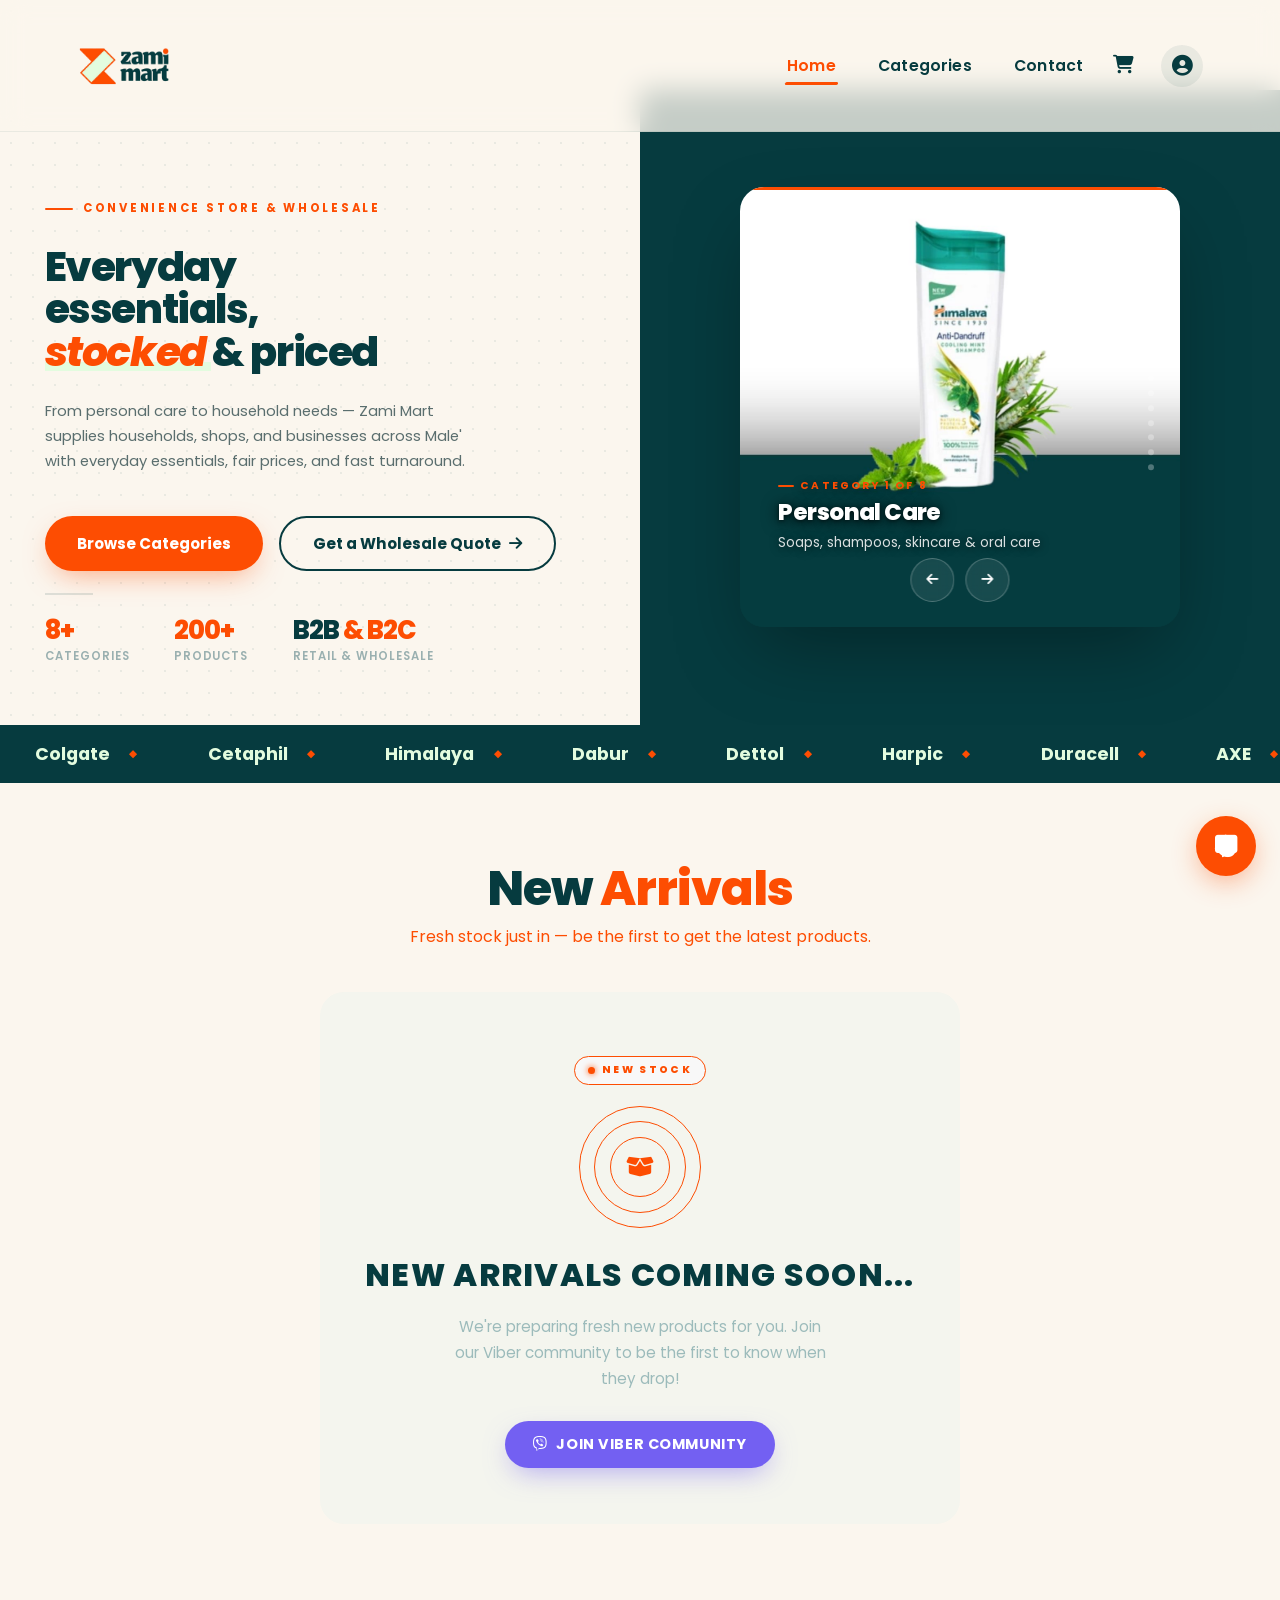
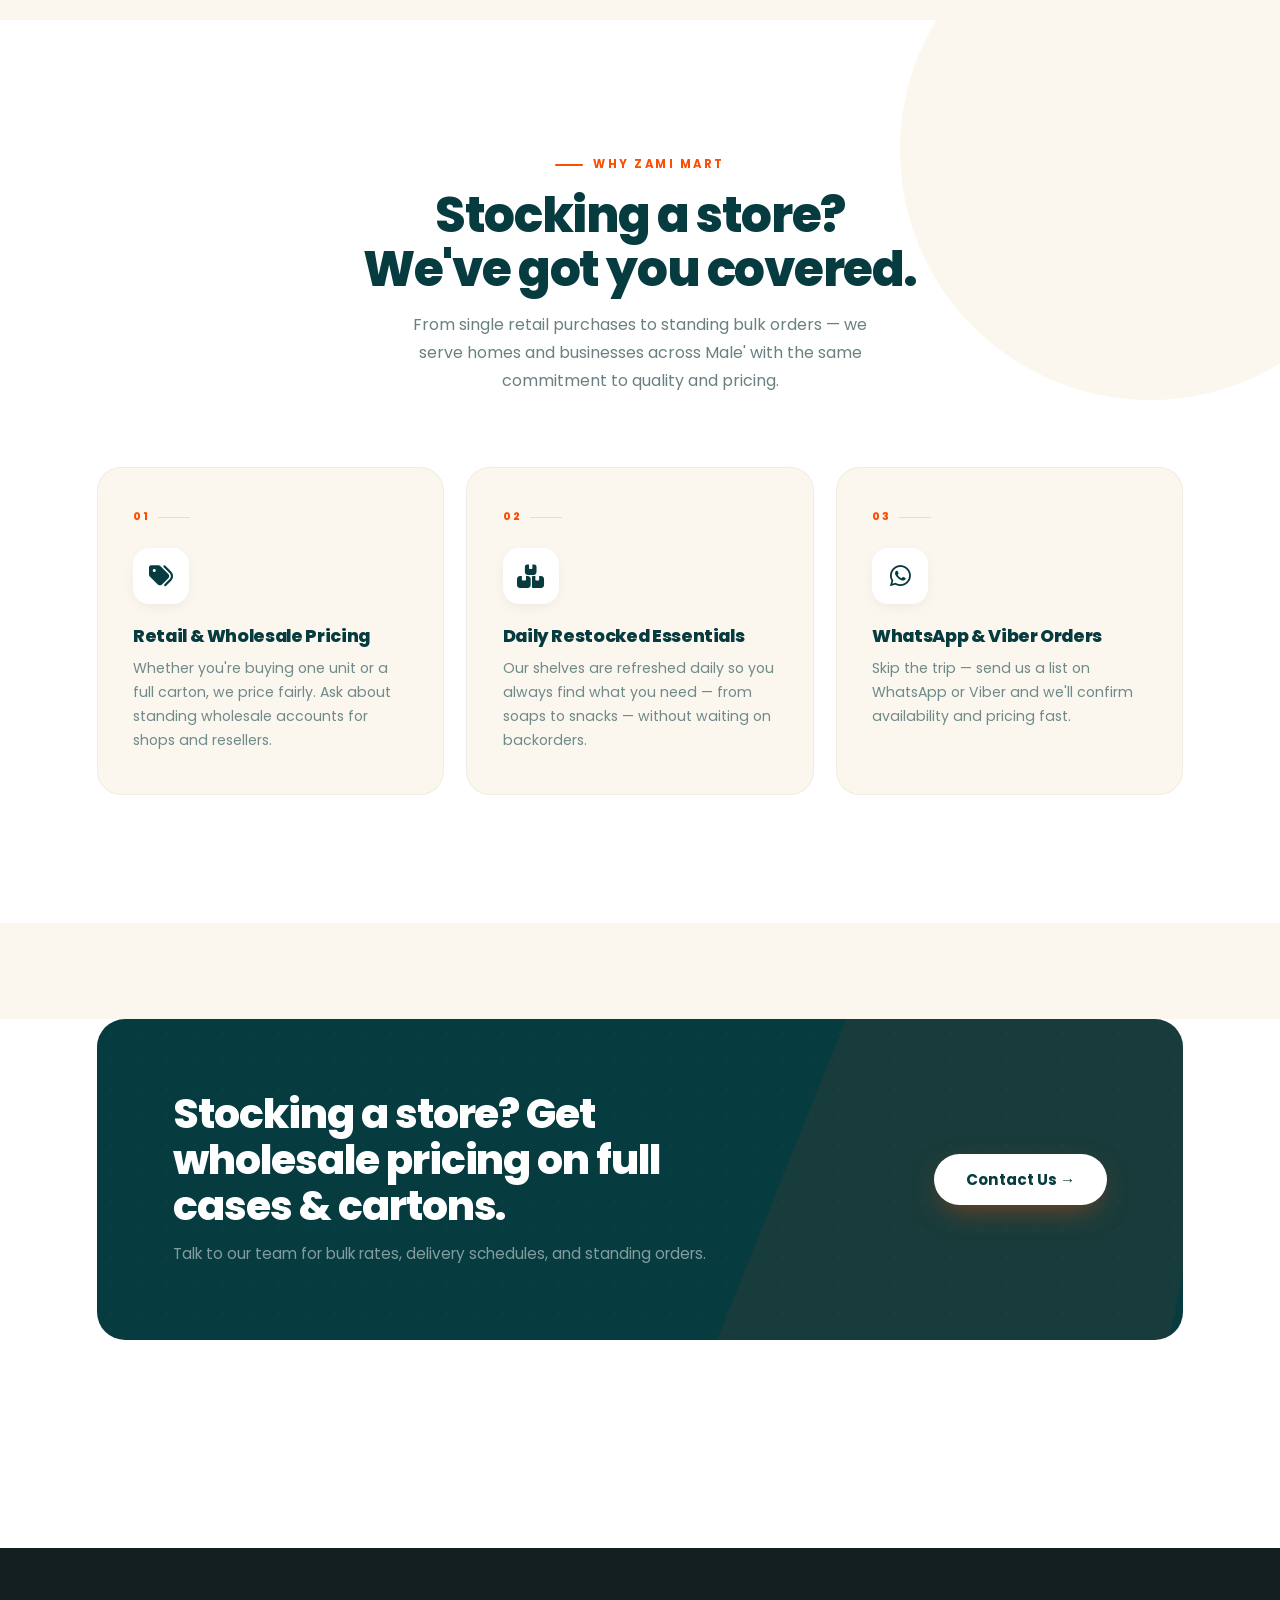
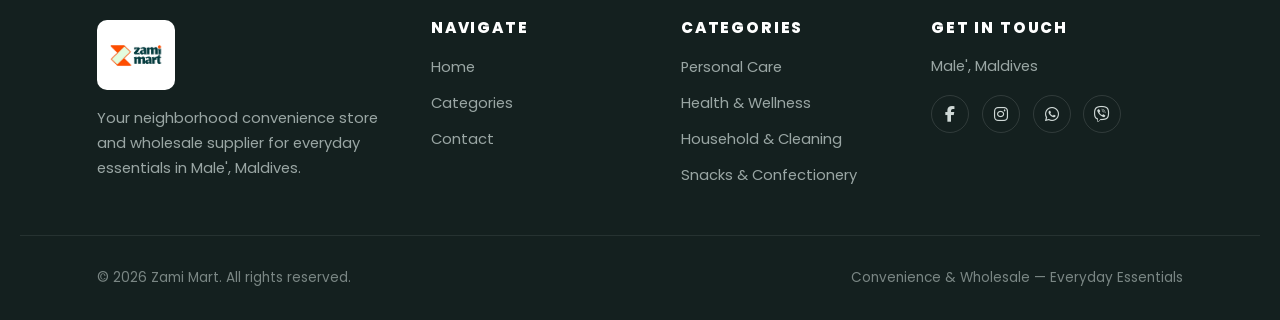
==== commit 2858c3ea: "Add files via upload" ====
--- a/index.html
+++ b/index.html
@@ -2701,6 +2701,20 @@
 .zm-chat-form input:focus{border-color:#063b3f;background:#fff;box-shadow:0 0 0 3px rgba(6,59,63,.07);}
 .zm-chat-form button{padding:10px 16px;background:#FD4D02;color:#fff;border:none;border-radius:10px;font-size:.82rem;font-weight:600;font-family:'Poppins',sans-serif;cursor:pointer;transition:all .2s;}
 .zm-chat-form button:hover{background:#e34602;transform:translateY(-1px);}
+.zm-viber-divider{display:flex;align-items:center;gap:10px;width:100%;margin:12px 0 10px;}
+.zm-viber-divider::before,.zm-viber-divider::after{content:'';flex:1;height:1px;background:rgba(6,59,63,.1);}
+.zm-viber-divider span{font-size:.64rem;font-weight:600;color:#8a9faa;letter-spacing:.04em;text-transform:uppercase;font-family:'Poppins',sans-serif;}
+.zm-viber-cta{position:relative;width:100%;display:flex;align-items:center;gap:10px;padding:10px 14px;border-radius:12px;text-decoration:none;background:linear-gradient(135deg,#7360f2 0%,#59267c 100%);box-shadow:0 6px 18px -4px rgba(115,96,242,.45);overflow:hidden;isolation:isolate;transition:transform .25s cubic-bezier(.4,0,.2,1),box-shadow .25s cubic-bezier(.4,0,.2,1);animation:zmViberPulse 2.4s ease-in-out infinite;font-family:'Poppins',sans-serif;}
+.zm-viber-cta:hover{transform:translateY(-2px);box-shadow:0 10px 26px -4px rgba(115,96,242,.55);}
+.zm-viber-cta:active{transform:translateY(0);}
+.zm-viber-cta::after{content:'';position:absolute;inset:0;background:linear-gradient(115deg,transparent 30%,rgba(255,255,255,.35) 48%,transparent 66%);background-size:220% 100%;background-position:150% 0;animation:zmViberShimmer 2.8s ease-in-out infinite;z-index:1;pointer-events:none;}
+@keyframes zmViberShimmer{0%{background-position:150% 0}55%{background-position:-50% 0}100%{background-position:-50% 0}}
+@keyframes zmViberPulse{0%,100%{box-shadow:0 6px 18px -4px rgba(115,96,242,.45)}50%{box-shadow:0 6px 22px -2px rgba(115,96,242,.7)}}
+.zm-viber-cta-icon{position:relative;z-index:2;width:30px;height:30px;border-radius:50%;background:rgba(255,255,255,.18);display:flex;align-items:center;justify-content:center;color:#fff;font-size:.95rem;flex-shrink:0;animation:zmViberIconBounce 2.4s ease-in-out infinite;}
+@keyframes zmViberIconBounce{0%,100%{transform:scale(1) rotate(0)}10%{transform:scale(1.12) rotate(-8deg)}20%{transform:scale(1) rotate(4deg)}30%{transform:scale(1) rotate(0)}}
+.zm-viber-cta-text{position:relative;z-index:2;flex:1;color:#fff;font-size:.88rem;font-weight:600;text-align:center;}
+.zm-viber-cta-arrow{position:relative;z-index:2;color:#fff;font-size:.72rem;display:flex;align-items:center;justify-content:center;transition:transform .25s cubic-bezier(.4,0,.2,1);}
+.zm-viber-cta:hover .zm-viber-cta-arrow{transform:translateX(3px);}
 /* suggestion chips */
 .zm-chat-chips{padding:8px 12px 10px;display:flex;flex-wrap:wrap;gap:6px;flex-shrink:0;border-top:1px solid rgba(6,59,63,.07);background:#f8fafa;}
 .zm-chat-chips-label{width:100%;font-size:.62rem;color:#8a9faa;font-weight:600;margin-bottom:2px;letter-spacing:.03em;}
@@ -2850,6 +2864,8 @@
 const btn=document.getElementById('zmChatBtn');
 const win=document.getElementById('zmChatWin');
 const closeBtn=document.getElementById('zmChatClose');
+// TODO: palitan ng tunay na Viber number ni Zami Mart (country code + number, walang + o 0 sa harap)
+const VIBER_NUMBER='9609906025';
 const msgsEl=document.getElementById('zmChatMsgs');
 const inputArea=document.getElementById('zmChatInputArea');
 const input=document.getElementById('zmChatInput');
@@ -2991,7 +3007,15 @@
         <input type="tel" id="zmVisitorPhone" placeholder="Phone number (optional)">
         <button id="zmStartChat">Start Chatting &#x2192;</button>
       </div>
+      <div class="zm-viber-divider"><span>or</span></div>
+      <a href="#" id="zmWelcomeViberBtn" class="zm-viber-cta" target="_blank" rel="noopener">
+        <span class="zm-viber-cta-icon"><i class="fa-brands fa-viber"></i></span>
+        <span class="zm-viber-cta-text">Chat with us on Viber</span>
+        <span class="zm-viber-cta-arrow"><i class="fa-solid fa-arrow-right"></i></span>
+      </a>
     </div>`;
+  const zmWelcomeViberBtn=document.getElementById('zmWelcomeViberBtn');
+  if(zmWelcomeViberBtn){zmWelcomeViberBtn.href=`viber://chat?number=%2B${VIBER_NUMBER}`;}
   document.getElementById('zmStartChat').addEventListener('click',()=>{
     const name=document.getElementById('zmVisitorName').value.trim();
     if(!name){document.getElementById('zmVisitorName').focus();return;}
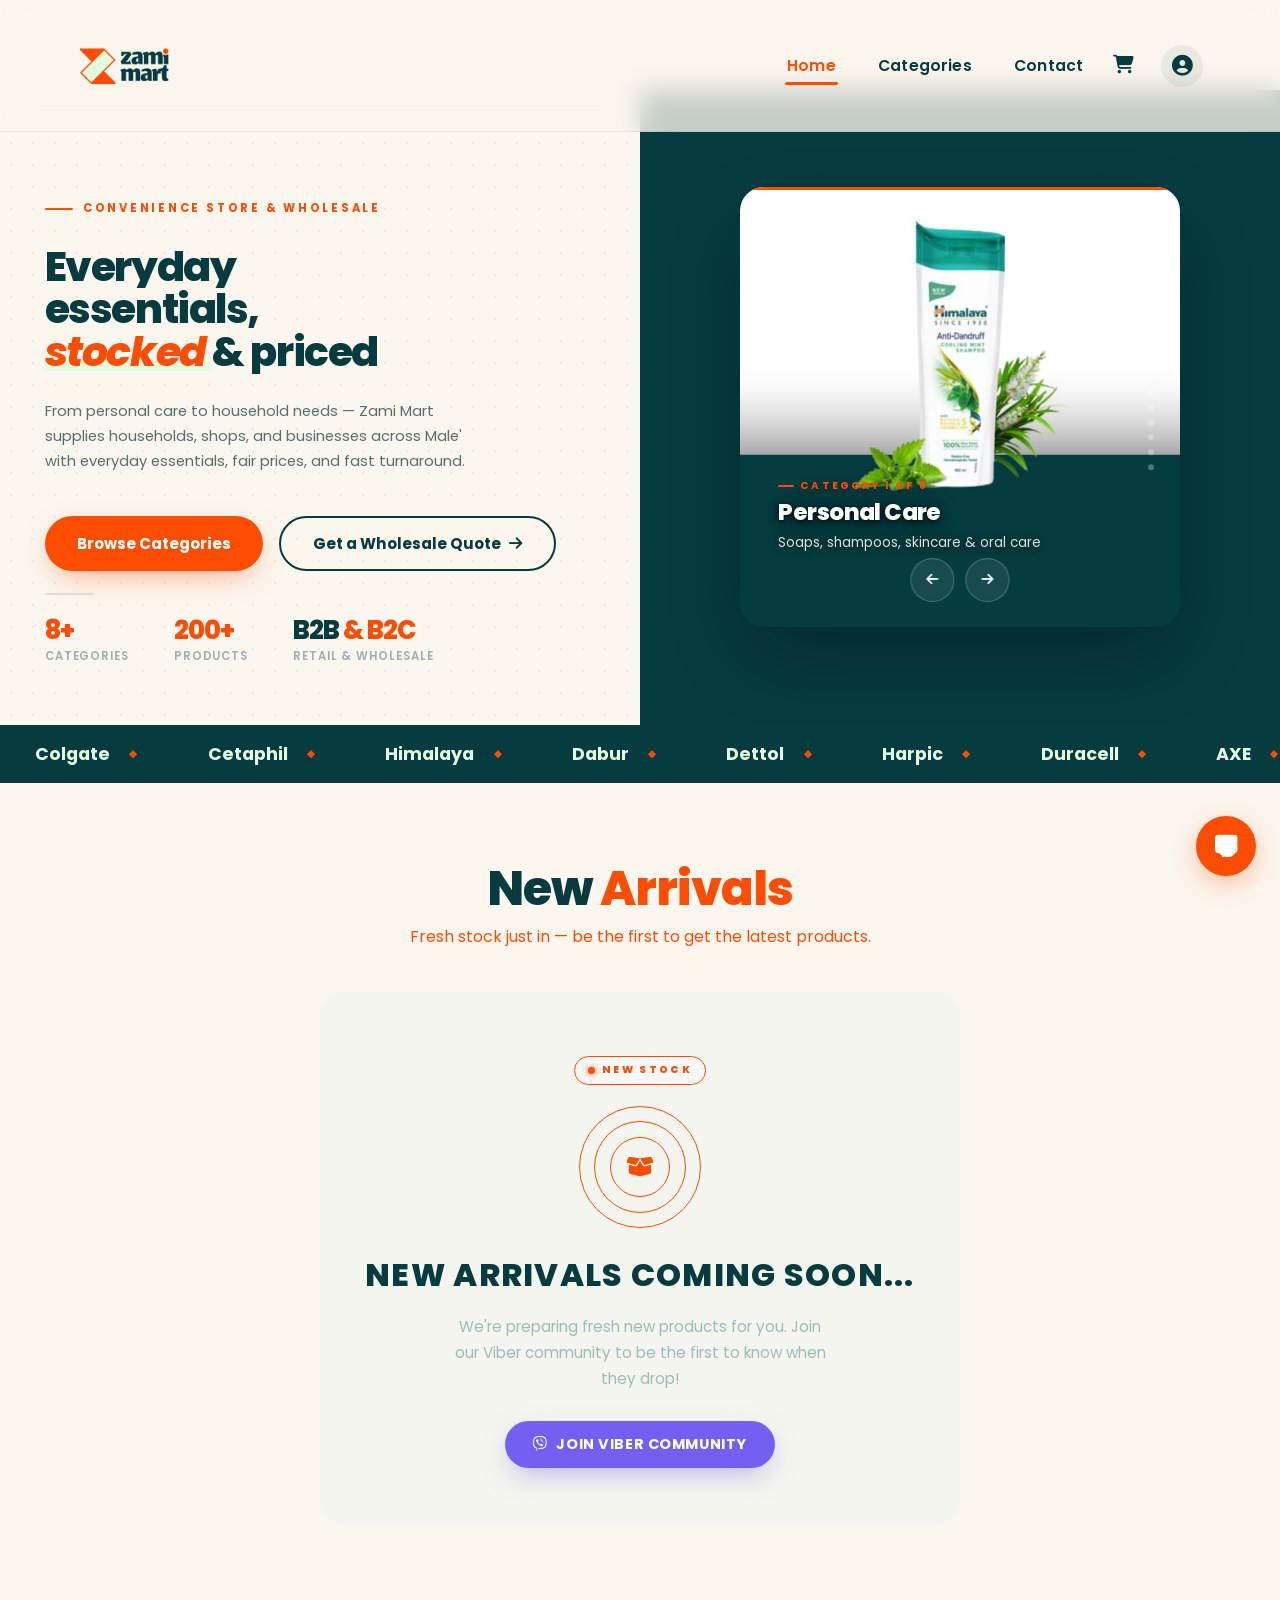
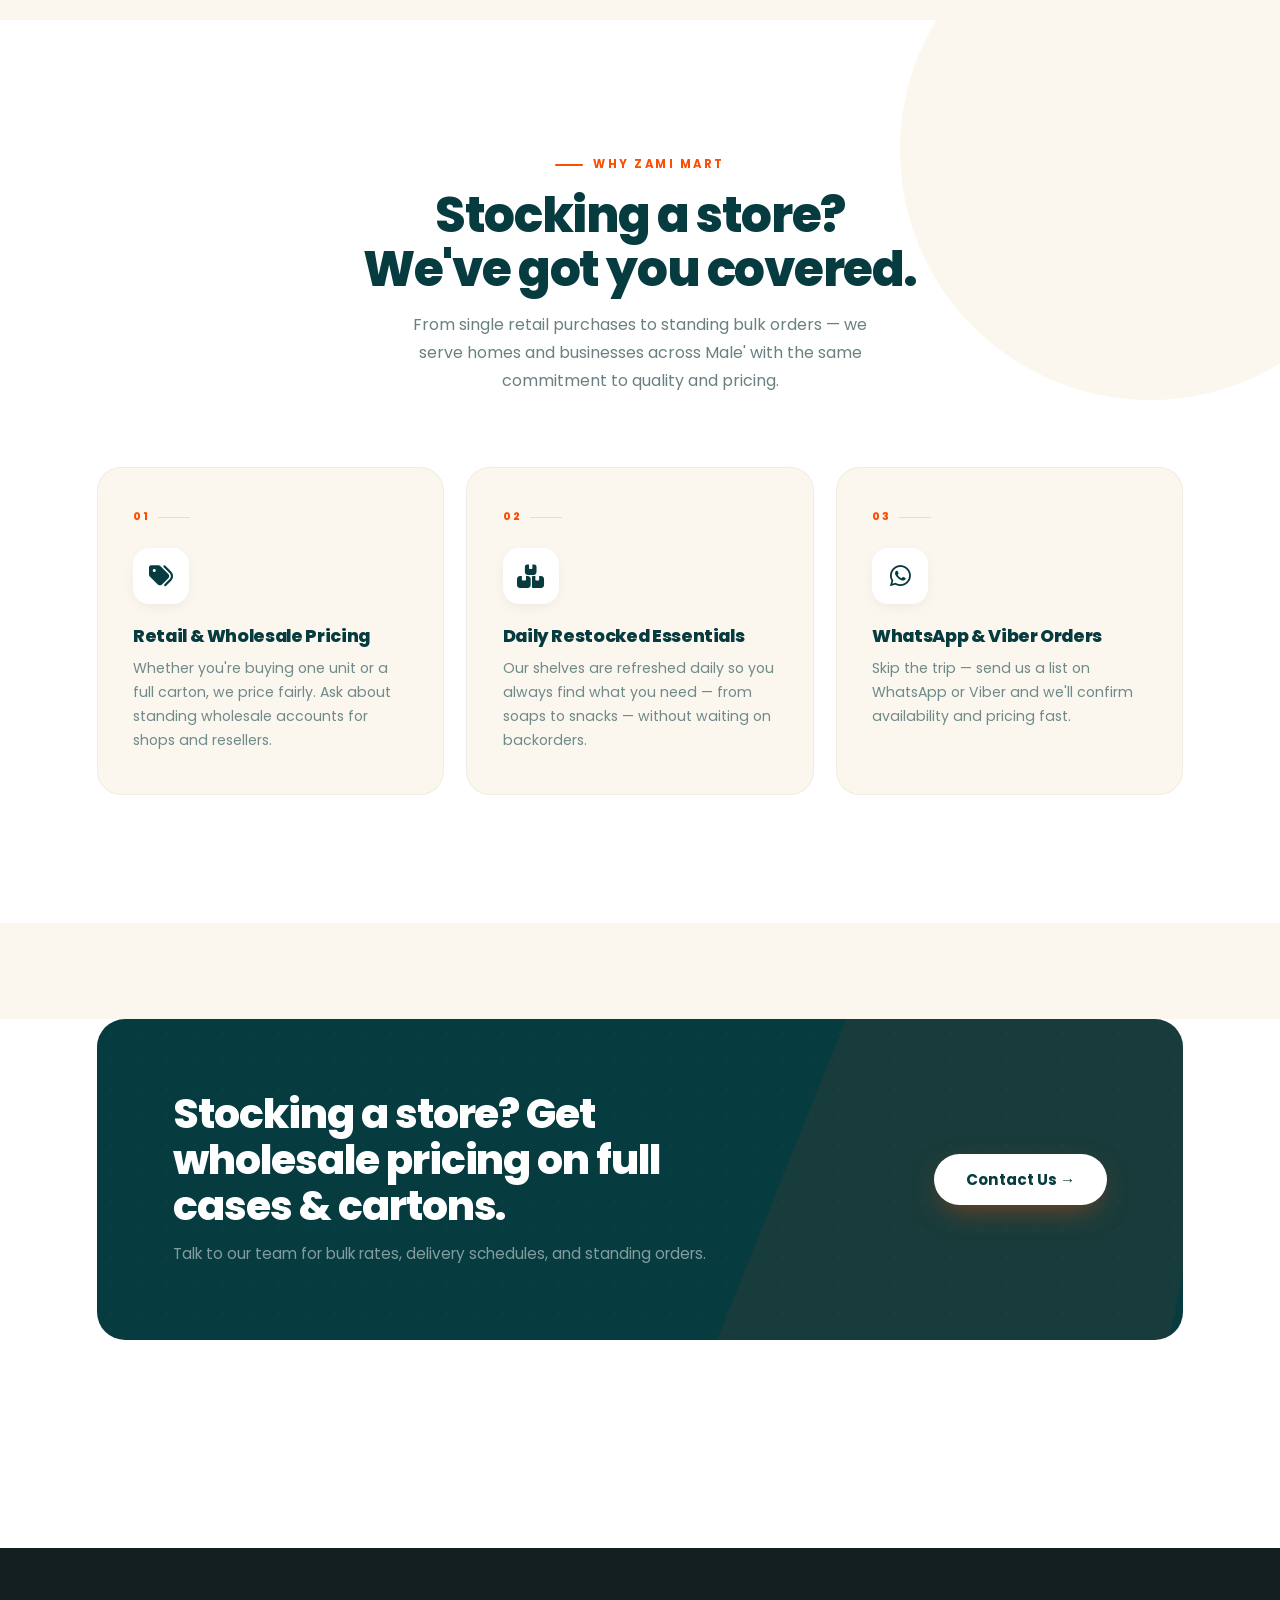
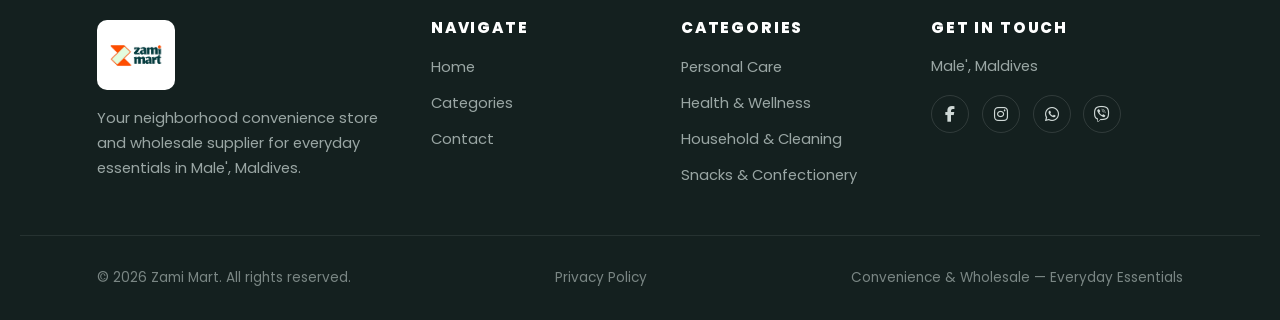
==== commit f6edb743: "Add files via upload" ====
--- a/index.html
+++ b/index.html
@@ -1547,6 +1547,7 @@
   </div>
   <div class="container footer-bottom">
     <span>&copy; 2026 Zami Mart. All rights reserved.</span>
+    <a href="privacy-policy.html">Privacy Policy</a>
     <span>Convenience &amp; Wholesale — Everyday Essentials</span>
   </div>
 </footer>
@@ -2699,6 +2700,10 @@
 .zm-chat-form{width:100%;display:flex;flex-direction:column;gap:8px;}
 .zm-chat-form input{padding:10px 13px;border:1.5px solid rgba(6,59,63,.12);border-radius:10px;font-size:.82rem;font-family:'Poppins',sans-serif;outline:none;transition:all .2s;background:#f8fafa;}
 .zm-chat-form input:focus{border-color:#063b3f;background:#fff;box-shadow:0 0 0 3px rgba(6,59,63,.07);}
+.zm-chat-form input.zm-input-error{border-color:#e0342c;background:#fff5f4;}
+.zm-chat-form input.zm-input-error:focus{box-shadow:0 0 0 3px rgba(224,52,44,.12);}
+.zm-chat-form-error{color:#e0342c;font-size:.72rem;font-family:'Poppins',sans-serif;margin:-4px 0 0 2px;display:none;}
+.zm-chat-form-error.show{display:block;}
 .zm-chat-form button{padding:10px 16px;background:#FD4D02;color:#fff;border:none;border-radius:10px;font-size:.82rem;font-weight:600;font-family:'Poppins',sans-serif;cursor:pointer;transition:all .2s;}
 .zm-chat-form button:hover{background:#e34602;transform:translateY(-1px);}
 .zm-viber-divider{display:flex;align-items:center;gap:10px;width:100%;margin:12px 0 10px;}
@@ -3004,7 +3009,8 @@
       <p>We usually reply within minutes. Fill in your details below.</p>
       <div class="zm-chat-form" id="zmChatForm">
         <input type="text" id="zmVisitorName" placeholder="Your name" required autocomplete="name">
-        <input type="tel" id="zmVisitorPhone" placeholder="Phone number (optional)">
+        <input type="tel" id="zmVisitorPhone" placeholder="Phone number" required autocomplete="tel">
+        <div class="zm-chat-form-error" id="zmPhoneError">Please enter a valid Maldives phone number.</div>
         <button id="zmStartChat">Start Chatting &#x2192;</button>
       </div>
       <div class="zm-viber-divider"><span>or</span></div>
@@ -3018,8 +3024,21 @@
   if(zmWelcomeViberBtn){zmWelcomeViberBtn.href=`viber://chat?number=%2B${VIBER_NUMBER}`;}
   document.getElementById('zmStartChat').addEventListener('click',()=>{
     const name=document.getElementById('zmVisitorName').value.trim();
+    const phoneInput=document.getElementById('zmVisitorPhone');
+    const phoneErrorEl=document.getElementById('zmPhoneError');
     if(!name){document.getElementById('zmVisitorName').focus();return;}
-    const phone=document.getElementById('zmVisitorPhone').value.trim();
+    const phone=phoneInput.value.trim();
+    const digits=phone.replace(/\D/g,'');
+    const local=digits.startsWith('960')&&digits.length>7?digits.slice(3):digits;
+    const isValidMaldivesPhone=/^[3679]\d{6}$/.test(local);
+    if(!isValidMaldivesPhone){
+      phoneInput.classList.add('zm-input-error');
+      if(phoneErrorEl)phoneErrorEl.classList.add('show');
+      phoneInput.focus();
+      return;
+    }
+    phoneInput.classList.remove('zm-input-error');
+    if(phoneErrorEl)phoneErrorEl.classList.remove('show');
     visitorAvatar=null;
     startChat(name,phone);
   });
--- a/style.css
+++ b/style.css
@@ -117,10 +117,9 @@
 }
 .nav-logo img{
   height:95px; width:auto;
-  transition: height .3s var(--ease-soft), transform .4s var(--ease-soft);
+  transition: height .3s var(--ease-soft);
 }
 .navbar.scrolled .nav-logo img{ height:75px; }
-.nav-logo:hover img{ transform: rotate(-8deg) scale(1.06); }
 .nav-logo-text{ display:none; }
 .nav-logo-text span{ color:var(--orange); }
 
@@ -701,6 +700,8 @@
   padding-top: 2rem;
   font-size:.85rem; color:#7a8684;
 }
+.footer-bottom a{ color:#7a8684; text-decoration:none; transition: color .2s; }
+.footer-bottom a:hover{ color: var(--orange); }
 .footer-social{ display:flex; gap:.8rem; }
 .footer-social a{
   width:38px; height:38px; border-radius:50%;
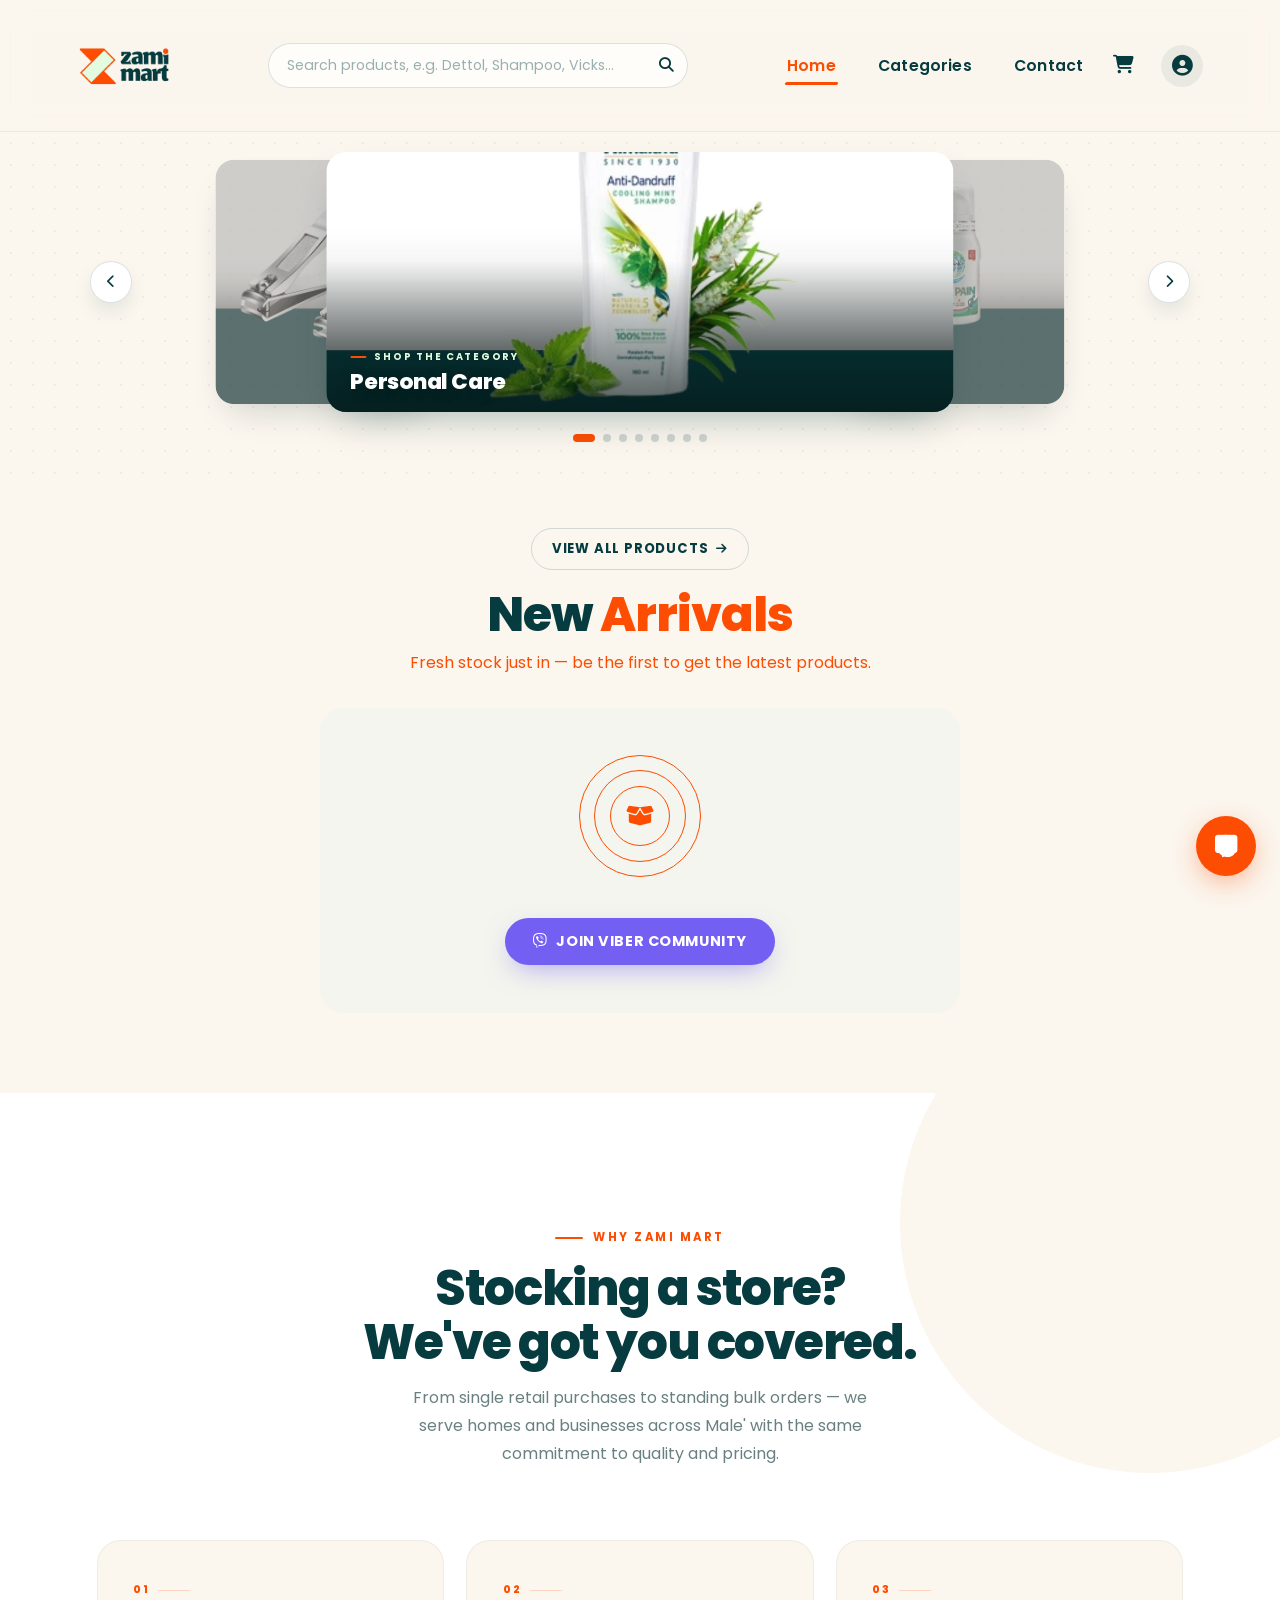
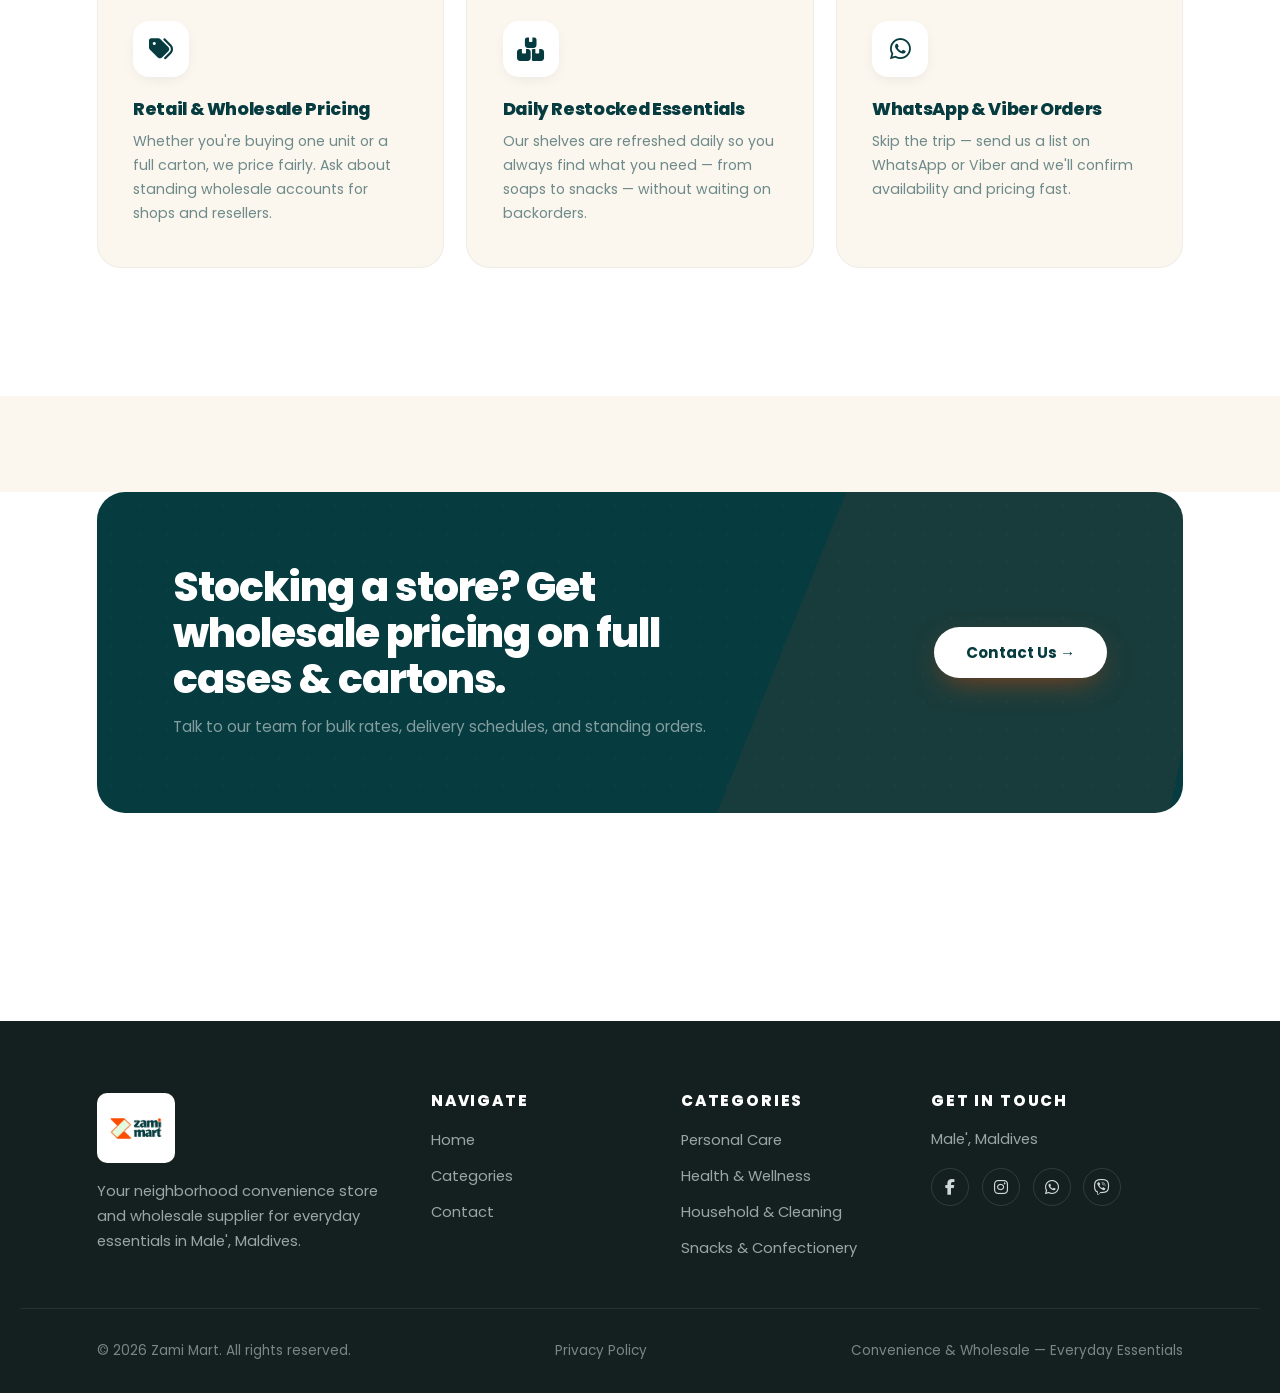
==== commit ed1abcc1: "Add files via upload" ====
--- a/index.html
+++ b/index.html
@@ -13,343 +13,301 @@
 <style>
 
 /* =============================================
-   HERO — full-viewport split
+   HERO CAROUSEL — contained peek carousel
+   Center slide large + cropped side peeks, like a
+   classic "centered mode" carousel. Much smaller
+   footprint than a full-bleed banner.
    ============================================= */
-.hero {
-  min-height: 80vh;
-  display: grid;
-  grid-template-columns: 1fr 1fr;
-  align-items: stretch;
+.hero-carousel {
+  width: 100%;
+  padding: 152px 0 42px;
   background: var(--cream);
-  background-image: radial-gradient(rgba(6,59,63,.07) 1px, transparent 1px);
+  background-image: radial-gradient(rgba(6,59,63,.06) 1px, transparent 1px);
   background-size: 22px 22px;
-  overflow: hidden;
+}
+
+.hc-wrap {
   position: relative;
-}
-
-.hero-copy {
-  display: flex;
-  flex-direction: column;
-  justify-content: center;
-  padding: 110px 4% 60px 7%;
-  position: relative;
-  z-index: 2;
-}
-
-.hero-eyebrow {
-  display: inline-flex;
-  align-items: center;
-  gap: 10px;
-  font-size: .72rem;
-  font-weight: 700;
-  letter-spacing: .24em;
-  text-transform: uppercase;
-  color: var(--orange);
-  margin-bottom: 1.8rem;
-  opacity: 0;
-  animation: fadeUp .7s var(--ease-soft) .1s forwards;
-}
-.hero-eyebrow::before {
-  content: '';
-  width: 28px; height: 2px;
-  background: var(--orange);
-  border-radius: 2px;
-  flex-shrink: 0;
-}
-
-.hero-meta {
-  display: flex;
-  align-items: center;
-  gap: 1rem;
-  flex-wrap: wrap;
-  margin-bottom: 1.8rem;
-}
-.hero-meta .hero-eyebrow { margin-bottom: 0; }
-
-.hero-status {
-  display: inline-flex;
-  align-items: center;
-  gap: 8px;
-  padding: 5px 14px 5px 10px;
-  border-radius: 100px;
-  background: rgba(6,59,63,.06);
-  font-size: .72rem;
-  font-weight: 700;
-  letter-spacing: .04em;
-  color: var(--teal);
-  opacity: 0;
-  animation: fadeUp .7s var(--ease-soft) .2s forwards;
-}
-.hero-status .status-dot {
-  width: 7px; height: 7px;
-  border-radius: 50%;
-  background: #2f9e6e;
-  flex-shrink: 0;
-  position: relative;
-}
-.hero-status .status-dot::after {
-  content: '';
-  position: absolute; inset: -4px;
-  border-radius: 50%;
-  background: #2f9e6e;
-  opacity: .4;
-  animation: statusPulse 2s ease-out infinite;
-}
-.hero-status.is-closed .status-dot,
-.hero-status.is-closed .status-dot::after { background: #c2492f; }
-@keyframes statusPulse {
-  0% { transform: scale(1); opacity: .5; }
-  100% { transform: scale(2.4); opacity: 0; }
-}
-
-
-.hero-scroll-cue {
-  display: none;
-  align-items: center;
-  gap: 10px;
-  margin-top: 2.6rem;
-  font-size: .8rem;
-  font-weight: 600;
-  color: #8aa0a0;
-  cursor: pointer;
-  background: none;
-  width: fit-content;
-}
-.hero-scroll-cue i {
-  animation: scrollBounce 1.6s ease-in-out infinite;
-  color: var(--orange);
-}
-@keyframes scrollBounce {
-  0%, 100% { transform: translateY(0); }
-  50% { transform: translateY(6px); }
-}
-
-.hero-title {
-  font-size: clamp(2rem, 3.2vw, 3.8rem);
-  line-height: 1.04;
-  letter-spacing: -.035em;
-  color: var(--teal);
-  margin-bottom: 1.6rem;
-}
-.hero-title .line { display: block; overflow: hidden; }
-.hero-title .line span {
-  display: block;
-  transform: translateY(110%);
-  animation: lineUp .9s var(--ease-soft) forwards;
-}
-.hero-title .line:nth-child(1) span { animation-delay: .15s; }
-.hero-title .line:nth-child(2) span { animation-delay: .28s; }
-.hero-title .line:nth-child(3) span { animation-delay: .38s; }
-@keyframes lineUp { to { transform: translateY(0); } }
-
-.hero-title .accent {
-  color: var(--orange);
-  font-style: italic;
-  position: relative;
-  display: inline-block;
-}
-.hero-title .accent::after {
-  content: '';
-  position: absolute;
-  left: -3%; right: -3%; bottom: .06em;
-  height: .22em;
-  background: var(--mint);
-  z-index: -1;
-  transform: scaleX(0);
-  transform-origin: left;
-  animation: underlineGrow .6s var(--ease-soft) .9s forwards;
-}
-@keyframes underlineGrow { to { transform: scaleX(1); } }
-
-.hero-sub {
-  font-size: 0.92rem;
-  line-height: 1.7;
-  color: #5a6e6e;
-  max-width: 440px;
-  margin-bottom: 2.6rem;
-  opacity: 0;
-  animation: fadeUp .8s var(--ease-soft) .5s forwards;
-}
-
-.hero-ctas {
-  display: flex; gap: 1rem; flex-wrap: wrap;
-  margin-bottom: 0;
-  opacity: 0;
-  animation: fadeUp .8s var(--ease-soft) .65s forwards;
-}
-
-.hero-divider {
-  width: 48px; height: 2px;
-  background: rgba(6,59,63,.12);
-  margin-top: 1.4rem;
-  margin-bottom: 1.4rem;
-  opacity: 0;
-  animation: fadeUp .6s var(--ease-soft) .78s forwards;
-}
-
-.hero-stat-row {
-  display: flex; gap: 2.8rem;
-  opacity: 0;
-  animation: fadeUp .8s var(--ease-soft) .82s forwards;
-}
-.hero-stat { display: flex; flex-direction: column; }
-.hero-stat-num {
-  font-size: 1.6rem; font-weight: 800;
-  color: var(--teal); letter-spacing: -.04em; line-height: 1;
-}
-.hero-stat-num span { color: var(--orange); }
-.hero-stat-label {
-  font-size: .72rem; font-weight: 600;
-  letter-spacing: .08em; text-transform: uppercase;
-  color: #9ab0b0; margin-top: .3rem;
-}
-
-@keyframes fadeUp {
-  from { opacity: 0; transform: translateY(20px); }
-  to   { opacity: 1; transform: translateY(0); }
-}
-
-/* =============================================
-   SLIDESHOW
-   ============================================= */
-.hero-slideshow {
-  position: relative;
-  overflow: hidden;
-  background: var(--teal);
-  opacity: 0;
-  animation: fadeIn .9s var(--ease-soft) .2s forwards;
-  display: flex;
-  align-items: center;
-  justify-content: center;
-  padding: 40px 4%;
-}
-.hero-slideshow-inner {
+  max-width: 1100px;
+  margin: 0 auto;
+  padding: 0 60px;
+}
+
+.hc-viewport {
   position: relative;
   width: 100%;
-  max-width: 440px;
-  aspect-ratio: 1 / 1;
-  border-radius: 24px;
+  aspect-ratio: 3.4 / 1;
+  max-height: 260px;
+}
+
+.hc-slide {
+  position: absolute;
+  top: 0; height: 100%;
+  border-radius: 20px;
   overflow: hidden;
-  box-shadow: 0 32px 80px -16px rgba(0,0,0,.35);
-}
-@keyframes fadeIn { to { opacity: 1; } }
-
-.slide {
+  cursor: pointer;
+  box-shadow: 0 18px 40px -16px rgba(6,59,63,.35);
+  transition: left .6s var(--ease-soft), width .6s var(--ease-soft),
+              transform .6s var(--ease-soft), opacity .5s ease, filter .5s ease;
+}
+.hc-slide-img {
   position: absolute; inset: 0;
+  background-size: cover;
+  background-position: center;
+}
+.hc-slide-scrim {
+  position: absolute; inset: 0;
+  background: linear-gradient(0deg, rgba(6,20,20,.7) 0%, rgba(6,20,20,.32) 32%, rgba(6,20,20,0) 58%);
   opacity: 0;
-  transition: opacity .8s cubic-bezier(.4,0,.2,1);
-  will-change: opacity;
-}
-.slide.active { opacity: 1; }
-
-.slide img {
-  width: 100%; height: 100%;
-  object-fit: cover; object-position: center;
-  display: block;
-  transform: scale(1.05);
-  transition: transform 6s ease-out;
-}
-.slide.active img { transform: scale(1); }
-
-.slide::after {
-  content: '';
-  position: absolute; inset: 0;
-  pointer-events: none;
-}
-
-.slide-placeholder {
-  position: absolute; inset: 0;
+  transition: opacity .4s ease;
+}
+.hc-slide.c .hc-slide-scrim { opacity: 1; }
+
+.hc-slide.c  { left: 50%; width: 64%; transform: translateX(-50%) scale(1);    opacity: 1;  z-index: 3; filter: none; }
+.hc-slide.l1 { left: 18%; width: 24%; transform: translateX(-50%) scale(.94); opacity: .65; z-index: 2; filter: brightness(.72) saturate(.85); }
+.hc-slide.r1 { left: 82%; width: 24%; transform: translateX(-50%) scale(.94); opacity: .65; z-index: 2; filter: brightness(.72) saturate(.85); }
+.hc-slide.l2 { left: 3%;  width: 18%; transform: translateX(-50%) scale(.86); opacity: 0;   z-index: 0; filter: brightness(.6); pointer-events: none; }
+.hc-slide.r2 { left: 97%; width: 18%; transform: translateX(-50%) scale(.86); opacity: 0;   z-index: 0; filter: brightness(.6); pointer-events: none; }
+.hc-slide.c:hover .hc-slide-img { filter: brightness(1.03); }
+
+.hc-slide-caption {
+  position: absolute;
+  left: 24px; right: 24px; bottom: 18px;
+  z-index: 2;
+  display: flex; flex-direction: column; gap: .3rem;
+  opacity: 0;
+  transform: translateY(14px);
+  transition: opacity .4s ease .1s, transform .4s var(--ease-soft) .1s;
+}
+.hc-slide.c .hc-slide-caption { opacity: 1; transform: translateY(0); }
+.hc-cap-eyebrow {
+  display: inline-flex; align-items: center; gap: 8px;
+  font-size: .6rem; font-weight: 700;
+  letter-spacing: .18em; text-transform: uppercase;
+  color: var(--mint);
+}
+.hc-cap-eyebrow::before { content: ''; width: 16px; height: 2px; background: var(--orange); border-radius: 2px; flex-shrink: 0; }
+.hc-cap-title {
+  font-size: clamp(1.05rem, 1.7vw, 1.4rem);
+  font-weight: 800; letter-spacing: -.02em;
+  line-height: 1.15;
+  color: #fff;
+  text-shadow: 0 4px 16px rgba(0,0,0,.3);
+}
+
+/* Arrows sit in the side padding, outside the peeking cards */
+.hc-arrow {
+  position: absolute; top: 50%; transform: translateY(-50%);
+  width: 42px; height: 42px; border-radius: 50%;
+  border: 1px solid rgba(6,59,63,.14); background: #fff; color: var(--teal);
   display: flex; align-items: center; justify-content: center;
-  background: linear-gradient(145deg, var(--teal-soft), var(--teal));
-}
-.slide-placeholder .ph-icon { font-size: 5rem; color: rgba(255,255,255,.1); }
-
-.slide-label {
-  position: absolute; bottom: 4.6rem; left: 2.4rem; right: 2.4rem;
-  z-index: 10; color: #fff;
-  opacity: 0; transform: translateY(14px);
-  transition: opacity .55s ease .25s, transform .55s ease .25s;
-  pointer-events: none;
-  text-shadow: 0 2px 12px rgba(0,0,0,.7), 0 1px 4px rgba(0,0,0,.5);
-}
-.slide.active .slide-label { opacity: 1; transform: translateY(0); }
-.slide-label-tag {
-  font-size: .65rem; font-weight: 700;
-  letter-spacing: .2em; text-transform: uppercase;
-  color: var(--orange); margin-bottom: .4rem;
-  display: flex; align-items: center; gap: 6px;
-  text-shadow: 0 2px 8px rgba(0,0,0,.6);
-}
-.slide-label-tag::before {
-  content: ''; width: 16px; height: 2px;
-  background: var(--orange); border-radius: 2px;
-}
-.slide-label h3 {
-  font-size: clamp(1.1rem, 1.8vw, 1.6rem);
-  font-weight: 800; color: #fff;
-  line-height: 1.12; letter-spacing: -.025em;
-  text-shadow: 0 2px 16px rgba(0,0,0,.8), 0 1px 4px rgba(0,0,0,.6);
-}
-.slide-label p { font-size: .85rem; color: rgba(255,255,255,.85); margin-top: .3rem; text-shadow: 0 1px 8px rgba(0,0,0,.7); }
-
-.slide-progress {
-  position: absolute; top: 0; left: 0;
-  height: 3px; background: var(--orange);
-  z-index: 20; width: 0%;
-  border-radius: 0 2px 2px 0;
-}
-
-.slide-counter {
-  position: absolute; top: 2rem; right: 2rem;
-  z-index: 20; font-size: .75rem; font-weight: 700;
-  letter-spacing: .1em; color: rgba(255,255,255,.45);
-}
-.slide-counter span { color: #fff; }
-
-.slide-dots {
-  position: absolute; top: 50%; right: 1.6rem;
-  transform: translateY(-50%);
-  z-index: 20; display: flex; flex-direction: column; gap: .55rem;
-}
-.slide-dot {
-  width: 6px; height: 6px; border-radius: 50%;
-  background: rgba(255,255,255,.3);
-  border: none; cursor: pointer; padding: 0;
-  transition: background .3s, height .35s var(--ease-soft), border-radius .35s;
-}
-.slide-dot.active {
-  background: #fff; height: 22px; border-radius: 3px;
-}
-
-.slide-controls {
-  position: absolute; bottom: 1.6rem; left: 50%;
-  transform: translateX(-50%);
-  z-index: 20; display: flex; align-items: center; gap: .7rem;
-}
-.slide-btn {
-  width: 44px; height: 44px; border-radius: 50%;
-  border: 1.5px solid rgba(255,255,255,.25);
-  background: rgba(255,255,255,.08);
-  backdrop-filter: blur(8px);
-  color: #fff; font-size: .85rem;
+  cursor: pointer; box-shadow: 0 10px 24px -10px rgba(6,59,63,.3); z-index: 5;
+  transition: border-color .2s, color .2s, transform .15s, background .2s;
+}
+.hc-arrow:hover { border-color: var(--orange); color: #fff; background: var(--orange); }
+.hc-arrow:active { transform: translateY(-50%) scale(.92); }
+.hc-arrow.prev { left: 0; }
+.hc-arrow.next { right: 0; }
+
+.hc-dots {
+  display: flex; justify-content: center; align-items: center; gap: 8px;
+  margin-top: 22px;
+}
+.hc-dot {
+  width: 8px; height: 8px; border-radius: 50%;
+  background: rgba(6,59,63,.18);
+  cursor: pointer;
+  transition: background .25s, transform .25s, width .25s;
+}
+.hc-dot.active { background: var(--orange); width: 22px; border-radius: 4px; }
+
+@media (max-width: 1024px) {
+  .hero-carousel { padding: 146px 0 36px; }
+  .hc-wrap { padding: 0 50px; }
+  .hc-viewport { aspect-ratio: 2.6 / 1; max-height: 240px; }
+  .hc-slide.c  { width: 70%; }
+  .hc-slide.l1 { left: 12%; width: 22%; }
+  .hc-slide.r1 { left: 88%; width: 22%; }
+}
+
+@media (max-width: 700px) {
+  .hero-carousel { padding: 94px 0 28px; }
+  .hc-wrap { padding: 0 20px; }
+  .hc-viewport { aspect-ratio: 1.8 / 1; max-height: 210px; }
+  .hc-slide { border-radius: 16px; }
+  .hc-slide.c  { width: 80%; }
+  .hc-slide.l1 { left: 10%; width: 16%; }
+  .hc-slide.r1 { left: 90%; width: 16%; }
+  .hc-slide.l2, .hc-slide.r2 { width: 8%; }
+  .hc-slide-caption { left: 16px; right: 16px; bottom: 14px; }
+  .hc-cap-title { font-size: 1rem; }
+  .hc-cap-eyebrow { font-size: .55rem; }
+  .hc-arrow { width: 34px; height: 34px; }
+  .hc-arrow.prev { left: 2px; }
+  .hc-arrow.next { right: 2px; }
+}
+
+/* =============================================
+   NAV SEARCH — centered search bar in the header
+   ============================================= */
+.nav-search {
+  flex: 1;
+  display: flex;
+  justify-content: center;
+  padding: 0 2rem;
+}
+.nav-search-form {
+  position: relative;
+  width: 100%;
+  max-width: 420px;
+}
+.nav-search-form input {
+  width: 100%;
+  padding: 11px 44px 11px 18px;
+  border-radius: 100px;
+  border: 1px solid rgba(6,59,63,.14);
+  background: rgba(255,255,255,.7);
+  font-family: var(--font-body);
+  font-size: .88rem;
+  color: var(--teal);
+  transition: border-color .25s, background .25s, box-shadow .25s;
+}
+.nav-search-form input::placeholder { color: #9ab0b0; }
+.nav-search-form input:focus {
+  outline: none;
+  border-color: var(--orange);
+  background: #fff;
+  box-shadow: 0 6px 20px -10px rgba(253,77,2,.35);
+}
+.nav-search-form button {
+  position: absolute; right: 5px; top: 50%; transform: translateY(-50%);
+  width: 34px; height: 34px; border-radius: 50%;
+  border: none; background: transparent;
+  color: var(--teal);
   display: flex; align-items: center; justify-content: center;
+  cursor: pointer; font-size: .92rem;
+  transition: background .2s, color .2s;
+}
+.nav-search-form button:hover { background: var(--orange); color: #fff; }
+
+.nav-search-mobile { display: none; }
+
+/* =============================================
+   NAV SEARCH SUGGESTIONS — live product dropdown
+   ============================================= */
+.nav-suggest {
+  position: absolute;
+  left: 0; right: 0; top: calc(100% + 8px);
+  background: #fff;
+  border: 1px solid rgba(6,59,63,.1);
+  border-radius: 14px;
+  box-shadow: 0 18px 40px -14px rgba(6,59,63,.35);
+  max-height: 360px;
+  overflow-y: auto;
+  z-index: 1100;
+  display: none;
+  padding: 6px;
+}
+.nav-suggest.show { display: block; }
+.nav-suggest-item {
+  display: flex; align-items: center; gap: 12px;
+  padding: 9px 10px;
+  border-radius: 10px;
   cursor: pointer;
-  transition: background .3s, border-color .3s, transform .25s var(--ease-soft);
-}
-.slide-btn:hover { background: var(--orange); border-color: var(--orange); transform: scale(1.1); }
+  transition: background .15s;
+}
+.nav-suggest-item:hover,
+.nav-suggest-item.active { background: rgba(6,59,63,.06); }
+.nav-suggest-img {
+  width: 38px; height: 38px; border-radius: 8px;
+  object-fit: contain;
+  background: #f3f0e8;
+  flex-shrink: 0;
+}
+.nav-suggest-text { min-width: 0; flex: 1; }
+.nav-suggest-name {
+  font-size: .85rem; font-weight: 600; color: var(--teal);
+  white-space: nowrap; overflow: hidden; text-overflow: ellipsis;
+}
+.nav-suggest-cat {
+  font-size: .72rem; color: #8a9f9f;
+  white-space: nowrap; overflow: hidden; text-overflow: ellipsis;
+}
+.nav-suggest-empty {
+  padding: 14px 12px;
+  font-size: .82rem; color: #8a9f9f; text-align: center;
+}
+.nav-suggest-viewall {
+  display: flex; align-items: center; justify-content: center; gap: 6px;
+  padding: 10px; margin-top: 2px;
+  border-top: 1px solid rgba(6,59,63,.08);
+  font-size: .8rem; font-weight: 700; color: var(--orange);
+  cursor: pointer;
+}
+
+@media (max-width: 980px) {
+  .nav-search { display: none; }
+  .nav-search-mobile {
+    display: block;
+    position: fixed;
+    top: 68px; left: 0; right: 0;
+    z-index: 999;
+    padding: 10px 6%;
+    background: rgba(251,246,238,.92);
+    backdrop-filter: blur(14px);
+    border-bottom: 1px solid rgba(6,59,63,.07);
+  }
+  .nav-search-mobile .nav-search-form { max-width: none; }
+  .navbar.scrolled + .nav-search-mobile,
+  body.is-scrolled .nav-search-mobile { top: 56px; }
+  .hero-carousel { padding-top: 156px; }
+}
+
+@media (max-width: 700px) {
+  .hero-carousel { padding-top: 148px; }
+}
 
 /* =============================================
    NEW ARRIVALS — coming soon centered style
    ============================================= */
 .new-arrivals-section {
-  padding: 5rem 0 6rem;
+  padding: 2.75rem 0 5rem;
   background: var(--cream);
   position: relative;
 }
 
+.na-viewall {
+  display: flex;
+  justify-content: center;
+  margin-bottom: 1.2rem;
+}
+.na-viewall-link {
+  display: inline-flex;
+  align-items: center;
+  gap: 8px;
+  font-family: var(--font-display);
+  font-weight: 700;
+  font-size: .82rem;
+  letter-spacing: .06em;
+  text-transform: uppercase;
+  color: var(--teal);
+  padding: 10px 20px;
+  border-radius: 100px;
+  border: 1.5px solid rgba(6,59,63,.16);
+  transition: background .25s, color .25s, border-color .25s, transform .25s;
+}
+.na-viewall-link i { font-size: .75rem; transition: transform .25s; }
+.na-viewall-link:hover {
+  background: var(--teal);
+  color: #fff;
+  border-color: var(--teal);
+  transform: translateY(-2px);
+}
+.na-viewall-link:hover i { transform: translateX(3px); }
+
 .na-section-head {
   text-align: center;
-  margin-bottom: 2.6rem;
+  margin-bottom: 2rem;
 }
 .na-section-head h2 {
   font-size: clamp(2rem, 4vw, 3rem);
@@ -368,13 +326,13 @@
   position: relative;
   background: #f4f5ee;
   border-radius: 24px;
-  padding: 4rem 2rem 3.5rem;
+  padding: 3rem 2rem;
   display: flex;
   flex-direction: column;
   align-items: center;
   justify-content: center;
   text-align: center;
-  gap: 1.4rem;
+  gap: 1.7rem;
   max-width: 640px;
   margin: 0 auto;
   overflow: hidden;
@@ -424,33 +382,6 @@
   0%   { opacity: .7; transform: scale(.85); }
   80%  { opacity: 0;  transform: scale(1.2); }
   100% { opacity: 0;  transform: scale(1.2); }
-}
-
-.na-badge {
-  display: inline-flex;
-  align-items: center;
-  gap: 7px;
-  background: #f8f8f8;
-  border: 1px solid#FD4D02;
-  color:#FD4D02;
-  font-size: .65rem;
-  font-weight: 800;
-  letter-spacing: .22em;
-  text-transform: uppercase;
-  padding: .35rem .85rem;
-  border-radius: 100px;
-  width: fit-content;
-}
-.na-badge-dot {
-  width: 7px; height: 7px;
-  border-radius: 50%;
-  background: #FD4D02;
-  box-shadow: 0 0 6px#FD4D02;
-  animation: nabDotBlink 1.4s ease-in-out infinite;
-}
-@keyframes nabDotBlink {
-  0%, 100% { opacity: 1; box-shadow: 0 0 6px #FD4D02; }
-  50%       { opacity: .4; box-shadow: none; }
 }
 
 .na-card h3 {
@@ -490,42 +421,6 @@
   box-shadow: 0 16px 36px -8px rgba(115,96,242,.7);
 }
 
-/* hide old elements not used */
-.na-left, .na-divider, .na-right, .na-scan, .na-grid, .na-corner { display: none; }
-
-/* =============================================
-   (placeholder for old na-right styles — kept for safety)
-   ============================================= */
-.na-right-placeholder {
-  display: flex;
-  flex-direction: column;
-  justify-content: center;
-  gap: 1.6rem;
-}
-
-.na-right-label {
-  font-size: .7rem;
-  font-weight: 700;
-  letter-spacing: .18em;
-  text-transform: uppercase;
-  color: #9ab0b0;
-}
-
-.na-right h3 {
-  font-size: clamp(1.1rem, 1.8vw, 1.5rem);
-  font-weight: 700;
-  color: var(--teal);
-  line-height: 1.25;
-  letter-spacing: -.02em;
-  margin: 0;
-}
-
-.na-perks {
-  display: flex;
-  flex-direction: column;
-  gap: .75rem;
-}
-
 /* =============================================
    WHY US — redesigned cards
    ============================================= */
@@ -700,31 +595,15 @@
    RESPONSIVE
    ============================================= */
 @media (max-width: 1024px) {
-  .hero { grid-template-columns: 1fr; grid-template-rows: auto auto; min-height: auto; }
-  .hero-copy { padding: 130px 6% 60px; }
-  .hero-slideshow { padding: 40px 6% 60px; }
-  .hero-scroll-cue { display: flex; }
   .why-cards { grid-template-columns: 1fr 1fr; }
-  .na-card { grid-template-columns: 1fr; grid-template-rows: auto 1px auto; }
-  .na-divider { grid-column: 1; grid-row: 2; min-height: 1px; }
 }
 
 @media (prefers-reduced-motion: reduce) {
-  .hero-status .status-dot::after,
-  .hero-scroll-cue i,
-  .marquee-track { animation: none !important; }
+  .hc-slide { transition: none !important; animation: none !important; }
 }
 
 @media (max-width: 700px) {
-  .hero-slideshow-inner { box-shadow: 0 16px 40px -12px rgba(0,0,0,.3); }
-  .hero-copy { padding: 110px 5% 50px; }
-  .hero-slideshow { padding: 30px 5% 40px; }
-  .hero-stat-row { gap: 1.6rem; }
   .why-cards { grid-template-columns: 1fr; }
-  .na-left { padding: 2.4rem 1.8rem; }
-  .na-right { padding: 2.4rem 1.8rem; }
-  .slide-dots { display: none; }
-  .slide-label { left: 1.6rem; right: 1.6rem; }
   .cta-banner { grid-template-columns: 1fr; text-align: center; justify-items: center; padding: 3rem 6%; }
 }
   .nav-cart { position:relative; width:40px; height:40px; border-radius:50%; background:transparent; border:none; color:var(--teal); font-size:1.15rem; cursor:pointer; display:flex; align-items:center; justify-content:center; transition:color .2s; }
@@ -744,6 +623,21 @@
     border: 2px solid var(--cream);
   }
   .cart-badge.show { display: flex; }
+  .nav-drawer-cart-badge {
+    margin-left: auto;
+    min-width: 20px;
+    height: 20px;
+    padding: 0 6px;
+    border-radius: 100px;
+    background: var(--orange);
+    color: #fff;
+    font-size: .7rem;
+    font-weight: 800;
+    display: none;
+    align-items: center;
+    justify-content: center;
+  }
+  .nav-drawer-cart-badge.show { display: flex; }
 
   /* ===== Cart Drawer ===== */
   .cart-overlay {
@@ -832,6 +726,23 @@
   .chp-empty { text-align: center; padding: 70px 20px; color: #8a9f9f; }
   .chp-empty i { font-size: 2.1rem; opacity: .28; display: block; margin-bottom: 12px; }
   .chp-empty p { font-size: .84rem; line-height: 1.6; }
+
+  .cart-open-notice{
+    display: none;
+    align-items: center; gap: 8px;
+    margin: 12px 16px 0;
+    padding: 10px 14px;
+    background: #e3f8ee;
+    color: #0a9a60;
+    border-radius: 12px;
+    font-size: .8rem;
+    font-weight: 700;
+    transform: translateY(-8px);
+    opacity: 0;
+    transition: transform .3s cubic-bezier(.34,1.56,.64,1), opacity .3s ease;
+  }
+  .cart-open-notice.show{ display: flex; transform: translateY(0); opacity: 1; }
+  .cart-open-notice i{ font-size: .95rem; }
 
   .cart-items {
     flex: 1;
@@ -1247,6 +1158,12 @@
   <a href="index.html" class="nav-logo">
     <img src="img/logo.png" alt="Zami Mart logo">
   </a>
+  <div class="nav-search">
+    <form class="nav-search-form" id="navSearchForm" role="search">
+      <input type="text" id="navSearchInput" placeholder="Search products, e.g. Dettol, Shampoo, Vicks..." autocomplete="off">
+      <button type="submit" aria-label="Search"><i class="fa-solid fa-magnifying-glass"></i></button>
+    </form>
+  </div>
   <div class="nav-right">
     <nav class="nav-links">
       <button class="nav-close" aria-label="Close menu">&times;</button>
@@ -1261,6 +1178,7 @@
       <a href="index.html" class="active"><span class="nav-icon"><i class="fa-solid fa-house"></i></span>Home</a>
       <a href="categories.html"><span class="nav-icon"><i class="fa-solid fa-grip"></i></span>Categories</a>
       <a href="contact.html"><span class="nav-icon"><i class="fa-solid fa-envelope"></i></span>Contact</a>
+      <a href="#" id="cartDrawerBtn" class="nav-cart-drawer-link"><span class="nav-icon"><i class="fa-solid fa-cart-shopping"></i></span>Cart<span class="nav-drawer-cart-badge" id="cartBadgeDrawer"></span></a>
     </nav>
     <button class="nav-cart" id="cartNavBtn" aria-label="Cart">
       <i class="fa-solid fa-cart-shopping"></i>
@@ -1269,149 +1187,30 @@
     <a href="login.html" class="nav-account" aria-label="Account"><i class="fa-solid fa-circle-user"></i></a>
     <button class="nav-toggle" aria-label="Toggle menu">
       <span></span><span></span><span></span>
+      <span class="nav-toggle-badge" id="navToggleBadge"></span>
     </button>
   </div>
 </header>
+<div class="nav-search-mobile">
+  <form class="nav-search-form" id="navSearchFormMobile" role="search">
+    <input type="text" id="navSearchInputMobile" placeholder="Search products..." autocomplete="off">
+    <button type="submit" aria-label="Search"><i class="fa-solid fa-magnifying-glass"></i></button>
+  </form>
+</div>
 
 <!-- =============================================
-     HERO
+<!-- =============================================
+     HERO CAROUSEL — contained peek carousel
      ============================================= -->
-<section class="hero">
-
-  <!-- LEFT: Copy -->
-  <div class="hero-copy">
-    <div class="hero-meta">
-      <div class="hero-eyebrow">Convenience Store &amp; Wholesale</div>
+<section class="hero-carousel" id="heroCarousel">
+  <div class="hc-wrap">
+    <button type="button" class="hc-arrow prev" id="hcPrev" aria-label="Previous slide"><i class="fa-solid fa-chevron-left"></i></button>
+    <div class="hc-viewport">
+      <div class="hc-track" id="hcTrack"></div>
     </div>
-    <h1 class="hero-title">
-      <span class="line"><span>Everyday</span></span>
-      <span class="line"><span>essentials,</span></span>
-      <span class="line"><span><em class="accent">stocked</em> &amp; priced</span></span>
-    </h1>
-    <p class="hero-sub">
-      From personal care to household needs — Zami Mart supplies households, shops, and businesses across Male' with everyday essentials, fair prices, and fast turnaround.
-    </p>
-    <div class="hero-ctas">
-      <a href="categories.html" class="btn btn-primary"><span>Browse Categories</span></a>
-      <a href="contact.html" class="btn btn-outline">Get a Wholesale Quote <i class="fa-solid fa-arrow-right"></i></a>
-    </div>
-    <div class="hero-divider"></div>
-    <div class="hero-stat-row">
-      <div class="hero-stat">
-        <span class="hero-stat-num"><span class="count-num" data-count="8">0</span><span>+</span></span>
-        <span class="hero-stat-label">Categories</span>
-      </div>
-      <div class="hero-stat">
-        <span class="hero-stat-num"><span class="count-num" data-count="200">0</span><span>+</span></span>
-        <span class="hero-stat-label">Products</span>
-      </div>
-      <div class="hero-stat">
-        <span class="hero-stat-num">B2B<span> &amp; B2C</span></span>
-        <span class="hero-stat-label">Retail &amp; Wholesale</span>
-      </div>
-    </div>
-    <button class="hero-scroll-cue" id="heroScrollCue" aria-label="Scroll to see categories">
-      See what we stock <i class="fa-solid fa-chevron-down"></i>
-    </button>
+    <button type="button" class="hc-arrow next" id="hcNext" aria-label="Next slide"><i class="fa-solid fa-chevron-right"></i></button>
   </div>
-
-  <!-- RIGHT: Slideshow -->
-  <div class="hero-slideshow" id="heroSlideshow">
-   <div class="hero-slideshow-inner">
-    <div class="slide-progress" id="slideProgress"></div>
-    <div class="slide-counter"><span id="slideCurrentNum">1</span> / 8</div>
-    <div class="slide-dots" id="slideDots"></div>
-
-    <div class="slide active" data-index="0">
-      <div class="slide-placeholder"><i class="fa-solid fa-pump-soap ph-icon"></i></div>
-      <img src="img/personal_care.jpg" alt="Personal Care" loading="eager">
-      <div class="slide-label">
-        <div class="slide-label-tag">Category 1 of 8</div>
-        <h3>Personal Care</h3>
-        <p>Soaps, shampoos, skincare &amp; oral care</p>
-      </div>
-    </div>
-    <div class="slide" data-index="1">
-      <div class="slide-placeholder"><i class="fa-solid fa-suitcase-medical ph-icon"></i></div>
-      <img src="img/health&wellness.jpg" alt="Health & Wellness" loading="lazy">
-      <div class="slide-label">
-        <div class="slide-label-tag">Category 2 of 8</div>
-        <h3>Health &amp; Wellness</h3>
-        <p>Balms, cold &amp; cough remedies, first aid</p>
-      </div>
-    </div>
-    <div class="slide" data-index="2">
-      <div class="slide-placeholder"><i class="fa-solid fa-spray-can-sparkles ph-icon"></i></div>
-      <img src="img/household&cleaning.jpg" alt="Household & Cleaning" loading="lazy">
-      <div class="slide-label">
-        <div class="slide-label-tag">Category 3 of 8</div>
-        <h3>Household &amp; Cleaning</h3>
-        <p>Detergents, cleaners &amp; insect control</p>
-      </div>
-    </div>
-    <div class="slide" data-index="3">
-      <div class="slide-placeholder"><i class="fa-solid fa-candy-cane ph-icon"></i></div>
-      <img src="img/snacks&confectionery.jpg" alt="Snacks & Confectionery" loading="lazy">
-      <div class="slide-label">
-        <div class="slide-label-tag">Category 4 of 8</div>
-        <h3>Snacks &amp; Confectionery</h3>
-        <p>Gums, candies &amp; chocolates</p>
-      </div>
-    </div>
-    <div class="slide" data-index="4">
-      <div class="slide-placeholder"><i class="fa-solid fa-baby ph-icon"></i></div>
-      <img src="img/baby_care.jpg" alt="Baby Care" loading="lazy">
-      <div class="slide-label">
-        <div class="slide-label-tag">Category 5 of 8</div>
-        <h3>Baby Care</h3>
-        <p>Wipes, fabric care &amp; baby treats</p>
-      </div>
-    </div>
-    <div class="slide" data-index="5">
-      <div class="slide-placeholder"><i class="fa-solid fa-bowl-rice ph-icon"></i></div>
-      <img src="img/pantry&coocking.jpg" alt="Pantry & Cooking" loading="lazy">
-      <div class="slide-label">
-        <div class="slide-label-tag">Category 6 of 8</div>
-        <h3>Pantry &amp; Cooking</h3>
-        <p>Basmati rice varieties &amp; cooking oils</p>
-      </div>
-    </div>
-    <div class="slide" data-index="6">
-      <div class="slide-placeholder"><i class="fa-solid fa-bottle-water ph-icon"></i></div>
-      <img src="img/beverages&hydration.jpg" alt="Beverages & Hydration" loading="lazy">
-      <div class="slide-label">
-        <div class="slide-label-tag">Category 7 of 8</div>
-        <h3>Beverages &amp; Hydration</h3>
-        <p>Fruit drinks, glucose &amp; essentials</p>
-      </div>
-    </div>
-    <div class="slide" data-index="7">
-      <div class="slide-placeholder"><i class="fa-solid fa-pen ph-icon"></i></div>
-      <img src="img/stationery&misc.jpg" alt="Stationery & Misc" loading="lazy">
-      <div class="slide-label">
-        <div class="slide-label-tag">Category 8 of 8</div>
-        <h3>Stationery &amp; Misc</h3>
-        <p>Pens, pencils, staplers &amp; office supplies</p>
-      </div>
-    </div>
-
-    <div class="slide-controls">
-      <button class="slide-btn" id="slidePrev" aria-label="Previous"><i class="fa-solid fa-arrow-left"></i></button>
-      <button class="slide-btn" id="slideNext" aria-label="Next"><i class="fa-solid fa-arrow-right"></i></button>
-    </div>
-   </div>
-  </div>
-
-</section>
-
-<!-- =============================================
-     BRAND STRIP
-     ============================================= -->
-<section class="marquee" aria-label="Brands we carry">
-  <div class="marquee-track">
-    <span>Colgate</span><span>Cetaphil</span><span>Himalaya</span><span>Dabur</span><span>Dettol</span><span>Harpic</span><span>Duracell</span><span>AXE</span><span>Boomer</span><span>Five Star</span><span>Bajaj</span><span>Cinthol</span><span>Comfort</span><span>Happydent</span>
-    <span>Colgate</span><span>Cetaphil</span><span>Himalaya</span><span>Dabur</span><span>Dettol</span><span>Harpic</span><span>Duracell</span><span>AXE</span><span>Boomer</span><span>Five Star</span><span>Bajaj</span><span>Cinthol</span><span>Comfort</span><span>Happydent</span>
-  </div>
+  <div class="hc-dots" id="hcDots"></div>
 </section>
 
 <!-- =============================================
@@ -1420,6 +1219,11 @@
 <section class="new-arrivals-section">
   <div class="container">
 
+    <!-- View all link -->
+    <div class="na-viewall reveal">
+      <a href="categories.html" class="na-viewall-link"><span>View All Products</span> <i class="fa-solid fa-arrow-right"></i></a>
+    </div>
+
     <!-- Section heading -->
     <div class="na-section-head reveal">
       <h2>New <em>Arrivals</em></h2>
@@ -1428,11 +1232,6 @@
 
     <!-- Coming soon card -->
     <div class="na-card reveal">
-
-      <span class="na-badge">
-        <span class="na-badge-dot"></span>
-        New Stock
-      </span>
 
       <!-- Pulse rings + box icon -->
       <div class="na-pulse-rings">
@@ -1440,9 +1239,6 @@
           <i class="fa-solid fa-box-open"></i>
         </div>
       </div>
-
-      <h3>New Arrivals Coming Soon...</h3>
-      <p>We're preparing fresh new products for you. Join our Viber community to be the first to know when they drop!</p>
 
       <a href="https://invite.viber.com/?g2=AQB%2Fd4PEZ8YkAVYmZZ762Zy6AqCJROwY3pa1dbwERu0F5rWFZX65J325G%2Fra1A5m" target="_blank" rel="noopener" class="na-btn-viber">
         <i class="fa-brands fa-viber"></i> Join Viber Community
@@ -1563,6 +1359,7 @@
       <h3><i class="fa-solid fa-cart-shopping" style="margin-right:8px;"></i>My Cart</h3>
       <button class="cart-head-close" id="cartClose"><i class="fa-solid fa-xmark"></i></button>
     </div>
+    <div class="cart-open-notice" id="cartOpenNotice"></div>
     <div class="cart-items" id="cartItems"></div>
     <div class="cart-history-panel" id="cartHistoryPanel">
       <div class="chp-head">
@@ -1701,10 +1498,22 @@
 
   // ---- Badge ----
   const badge = document.getElementById('cartBadge');
+  const badgeDrawer = document.getElementById('cartBadgeDrawer');
+  const badgeToggle = document.getElementById('navToggleBadge');
+  const navToggleBtn = document.querySelector('.nav-toggle');
   function updateBadge() {
     const total = cart.reduce((s, i) => s + i.qty, 0);
     badge.textContent = total;
     badge.classList.toggle('show', total > 0);
+    if (badgeDrawer) {
+      badgeDrawer.textContent = total;
+      badgeDrawer.classList.toggle('show', total > 0);
+    }
+    if (badgeToggle) {
+      badgeToggle.textContent = total > 9 ? '9+' : total;
+      badgeToggle.classList.toggle('show', total > 0);
+    }
+    if (navToggleBtn) navToggleBtn.classList.toggle('has-cart', total > 0);
     document.getElementById('cartTotalCount').textContent = total;
     document.getElementById('cartFooter').style.display = total > 0 ? 'flex' : 'none';
   }
@@ -2175,7 +1984,20 @@
 
   // ---- Open/Close ----
   const overlay = document.getElementById('cartOverlay');
-  function openCart() { overlay.classList.add('open'); }
+  let cartNoticeTimer = null;
+  function showCartOpenNotice() {
+    const notice = document.getElementById('cartOpenNotice');
+    if (!notice) return;
+    const total = cart.reduce((s, i) => s + i.qty, 0);
+    if (!total) { notice.classList.remove('show'); return; }
+    notice.innerHTML = `<i class="fa-solid fa-circle-check"></i> You have ${total} item${total > 1 ? 's' : ''} in your order`;
+    notice.classList.remove('show');
+    void notice.offsetWidth;
+    notice.classList.add('show');
+    clearTimeout(cartNoticeTimer);
+    cartNoticeTimer = setTimeout(() => notice.classList.remove('show'), 2600);
+  }
+  function openCart() { overlay.classList.add('open'); showCartOpenNotice(); }
   function closeCart() {
     overlay.classList.remove('open');
     // Reset thank-you and confirm screens after slide-out
@@ -2201,6 +2023,10 @@
   document.getElementById('cartClose').addEventListener('click', closeCart);
   overlay.addEventListener('click', (e) => { if (e.target === overlay) closeCart(); });
   document.getElementById('cartNavBtn').addEventListener('click', openCart);
+  const cartDrawerBtn = document.getElementById('cartDrawerBtn');
+  if (cartDrawerBtn) {
+    cartDrawerBtn.addEventListener('click', (e) => { e.preventDefault(); openCart(); });
+  }
 
   // Quotation actions in thank-you screen
   const tyViewBtn = document.getElementById('tyViewBtn');
@@ -2496,81 +2322,218 @@
 </script>
 <script>
 // =============================================
-// HERO SLIDESHOW
+// NAV SEARCH — redirects to categories.html with the query prefilled
 // =============================================
 (function () {
-  const SLIDE_DURATION = 5000;
-  const slides = document.querySelectorAll('.slide');
-  const dotsWrap = document.getElementById('slideDots');
-  const progress = document.getElementById('slideProgress');
-  const counter = document.getElementById('slideCurrentNum');
-  const btnPrev = document.getElementById('slidePrev');
-  const btnNext = document.getElementById('slideNext');
-  let current = 0;
-  let timer = null;
-  const total = slides.length;
-
-  slides.forEach((_, i) => {
-    const dot = document.createElement('button');
-    dot.className = 'slide-dot' + (i === 0 ? ' active' : '');
-    dot.setAttribute('aria-label', 'Slide ' + (i + 1));
-    dot.addEventListener('click', () => goTo(i));
-    dotsWrap.appendChild(dot);
+  function getProducts() {
+    try { return JSON.parse(localStorage.getItem('zm_products') || '[]'); } catch (e) { return []; }
+  }
+  function escHtml(str) {
+    return String(str == null ? '' : str).replace(/[&<>"']/g, s => ({ '&':'&amp;','<':'&lt;','>':'&gt;','"':'&quot;',"'":'&#39;' }[s]));
+  }
+
+  function wireSearch(formId, inputId) {
+    const form = document.getElementById(formId);
+    const input = document.getElementById(inputId);
+    if (!form || !input) return;
+
+    form.addEventListener('submit', e => {
+      e.preventDefault();
+      goSearch(input.value.trim());
+    });
+
+    function goSearch(q) {
+      window.location.href = 'categories.html' + (q ? '?search=' + encodeURIComponent(q) : '');
+    }
+
+    // ---- suggestions dropdown ----
+    const box = document.createElement('div');
+    box.className = 'nav-suggest';
+    box.setAttribute('role', 'listbox');
+    form.appendChild(box);
+
+    let activeIdx = -1;
+    let currentMatches = [];
+
+    function render(q) {
+      const query = q.trim().toLowerCase();
+      if (!query) { close(); return; }
+
+      const products = getProducts();
+      const matches = products.filter(p => (p.name || '').toLowerCase().includes(query)).slice(0, 6);
+      currentMatches = matches;
+      activeIdx = -1;
+
+      if (!products.length) { close(); return; }
+
+      if (!matches.length) {
+        box.innerHTML = '<div class="nav-suggest-empty">No products found for "' + escHtml(q) + '"</div>';
+        box.classList.add('show');
+        return;
+      }
+
+      box.innerHTML = matches.map((p, i) =>
+        '<div class="nav-suggest-item" data-idx="' + i + '" data-name="' + escHtml(p.name) + '" role="option">' +
+          '<img class="nav-suggest-img" src="' + escHtml(p.image || '') + '" alt="" onerror="this.style.visibility=\'hidden\'">' +
+          '<div class="nav-suggest-text">' +
+            '<div class="nav-suggest-name">' + escHtml(p.name) + '</div>' +
+            '<div class="nav-suggest-cat">' + escHtml(p.category || '') + '</div>' +
+          '</div>' +
+        '</div>'
+      ).join('') +
+      '<div class="nav-suggest-viewall"><i class="fa-solid fa-magnifying-glass"></i> See all results for "' + escHtml(q) + '"</div>';
+
+      box.classList.add('show');
+    }
+
+    function close() {
+      box.classList.remove('show');
+      box.innerHTML = '';
+      activeIdx = -1;
+    }
+
+    function setActive(idx) {
+      const items = box.querySelectorAll('.nav-suggest-item');
+      items.forEach(el => el.classList.remove('active'));
+      if (idx >= 0 && items[idx]) {
+        items[idx].classList.add('active');
+        items[idx].scrollIntoView({ block: 'nearest' });
+      }
+      activeIdx = idx;
+    }
+
+    input.addEventListener('input', () => render(input.value));
+    input.addEventListener('focus', () => { if (input.value.trim()) render(input.value); });
+
+    input.addEventListener('keydown', e => {
+      const items = box.querySelectorAll('.nav-suggest-item');
+      if (!items.length) return;
+      if (e.key === 'ArrowDown') { e.preventDefault(); setActive(Math.min(activeIdx + 1, items.length - 1)); }
+      else if (e.key === 'ArrowUp') { e.preventDefault(); setActive(Math.max(activeIdx - 1, 0)); }
+      else if (e.key === 'Enter' && activeIdx >= 0) { e.preventDefault(); goSearch(currentMatches[activeIdx].name); }
+      else if (e.key === 'Escape') { close(); }
+    });
+
+    box.addEventListener('click', e => {
+      const item = e.target.closest('.nav-suggest-item');
+      const viewAll = e.target.closest('.nav-suggest-viewall');
+      if (item) { goSearch(item.dataset.name); }
+      else if (viewAll) { goSearch(input.value.trim()); }
+    });
+
+    document.addEventListener('click', e => {
+      if (!form.contains(e.target)) close();
+    });
+  }
+
+  wireSearch('navSearchForm', 'navSearchInput');
+  wireSearch('navSearchFormMobile', 'navSearchInputMobile');
+})();
+
+// Center-large + cropped side peeks, autoplay + swipe
+// =============================================
+(function () {
+  const AUTOPLAY_MS = 4200;
+
+  const CATEGORIES = [
+    { name: "Personal Care",          img: "img/personal_care.jpg",        anchor: "personal-care" },
+    { name: "Health & Wellness",      img: "img/health&wellness.jpg",      anchor: "health" },
+    { name: "Household & Cleaning",   img: "img/household&cleaning.jpg",   anchor: "household" },
+    { name: "Snacks & Confectionery", img: "img/snacks&confectionery.jpg", anchor: "snacks" },
+    { name: "Baby Care",              img: "img/baby_care.jpg",            anchor: "baby" },
+    { name: "Pantry & Cooking",       img: "img/pantry&coocking.jpg",      anchor: "pantry" },
+    { name: "Beverages & Hydration",  img: "img/beverages&hydration.jpg",  anchor: "beverages" },
+    { name: "Stationery & Misc",      img: "img/stationery&misc.jpg",      anchor: "stationery" }
+  ];
+  const total = CATEGORIES.length;
+
+  function goToCategory(anchor) {
+    window.location.href = 'categories.html#' + anchor;
+  }
+
+  const track = document.getElementById('hcTrack');
+  const dotsWrap = document.getElementById('hcDots');
+  const POS_CLASSES = ['l2', 'l1', 'c', 'r1', 'r2'];
+  let index = 0;
+
+  track.innerHTML = CATEGORIES.map((c, i) => `
+    <div class="hc-slide" data-idx="${i}" data-anchor="${c.anchor}">
+      <div class="hc-slide-img" style="background-image:url('${c.img}')"></div>
+      <div class="hc-slide-scrim"></div>
+      <div class="hc-slide-caption">
+        <span class="hc-cap-eyebrow">Shop the category</span>
+        <span class="hc-cap-title">${c.name}</span>
+      </div>
+    </div>
+  `).join('');
+
+  dotsWrap.innerHTML = CATEGORIES.map((c, i) => `
+    <div class="hc-dot" data-idx="${i}" role="button" aria-label="Go to ${c.name}"></div>
+  `).join('');
+
+  const slides = [...track.querySelectorAll('.hc-slide')];
+  const dots = [...dotsWrap.querySelectorAll('.hc-dot')];
+
+  function diffFor(idx) {
+    let diff = (idx - index) % total;
+    if (diff > total / 2) diff -= total;
+    if (diff < -total / 2) diff += total;
+    return diff;
+  }
+
+  function render() {
+    slides.forEach(el => {
+      const idx = parseInt(el.dataset.idx, 10);
+      const diff = Math.max(-2, Math.min(2, diffFor(idx)));
+      el.classList.remove(...POS_CLASSES);
+      el.classList.add(POS_CLASSES[diff + 2]);
+    });
+    dots.forEach((el, i) => el.classList.toggle('active', i === index));
+  }
+
+  function goTo(newIndex) {
+    index = (newIndex + total) % total;
+    render();
+  }
+  function next() { goTo(index + 1); }
+  function prev() { goTo(index - 1); }
+
+  slides.forEach(el => {
+    el.addEventListener('click', () => {
+      const idx = parseInt(el.dataset.idx, 10);
+      const diff = diffFor(idx);
+      if (diff === 0) {
+        goToCategory(el.dataset.anchor);
+      } else {
+        goTo(idx);
+        restartTimer();
+      }
+    });
   });
 
-  function getDots() { return dotsWrap.querySelectorAll('.slide-dot'); }
-
-  function goTo(idx) {
-    slides[current].classList.remove('active');
-    getDots()[current].classList.remove('active');
-    current = (idx + total) % total;
-    slides[current].classList.add('active');
-    getDots()[current].classList.add('active');
-    counter.textContent = current + 1;
-    restartProgress();
+  let timer = setInterval(next, AUTOPLAY_MS);
+  function restartTimer() {
+    clearInterval(timer);
+    timer = setInterval(next, AUTOPLAY_MS);
+  }
+
+  document.getElementById('hcNext').addEventListener('click', () => { next(); restartTimer(); });
+  document.getElementById('hcPrev').addEventListener('click', () => { prev(); restartTimer(); });
+  dots.forEach(el => el.addEventListener('click', () => {
+    goTo(parseInt(el.dataset.idx, 10));
     restartTimer();
-  }
-
-  function restartTimer() {
-    clearTimeout(timer);
-    timer = setTimeout(() => goTo(current + 1), SLIDE_DURATION);
-  }
-
-  function restartProgress() {
-    progress.style.transition = 'none';
-    progress.style.width = '0%';
-    void progress.offsetWidth;
-    progress.style.transition = 'width ' + SLIDE_DURATION + 'ms linear';
-    progress.style.width = '100%';
-  }
-
-  btnNext.addEventListener('click', () => goTo(current + 1));
-  btnPrev.addEventListener('click', () => goTo(current - 1));
-
-  document.addEventListener('keydown', e => {
-    if (e.key === 'ArrowRight') goTo(current + 1);
-    if (e.key === 'ArrowLeft')  goTo(current - 1);
+  }));
+
+  const carousel = document.getElementById('heroCarousel');
+
+  let touchX = 0;
+  carousel.addEventListener('touchstart', e => { touchX = e.touches[0].clientX; }, { passive: true });
+  carousel.addEventListener('touchend', e => {
+    const dx = e.changedTouches[0].clientX - touchX;
+    if (Math.abs(dx) > 40) { dx < 0 ? next() : prev(); restartTimer(); }
   });
 
-  let touchX = 0;
-  const ss = document.getElementById('heroSlideshow');
-  ss.addEventListener('touchstart', e => { touchX = e.touches[0].clientX; }, { passive: true });
-  ss.addEventListener('touchend', e => {
-    const dx = e.changedTouches[0].clientX - touchX;
-    if (Math.abs(dx) > 40) dx < 0 ? goTo(current + 1) : goTo(current - 1);
-  });
-
-  ss.addEventListener('mouseenter', () => {
-    clearTimeout(timer);
-    progress.style.transition = 'none';
-  });
-  ss.addEventListener('mouseleave', () => {
-    restartProgress();
-    restartTimer();
-  });
-
-  restartProgress();
-  restartTimer();
+  render();
 })();
 </script>
 <!-- ============================================
--- a/style.css
+++ b/style.css
@@ -148,6 +148,22 @@
 .nav-links a:hover::after{ width:100%; }
 .nav-links a.active{ color:var(--orange); }
 .nav-links a.active::after{ width:100%; }
+.nav-cart-drawer-link{ display:none; }
+.nav-drawer-cart-badge {
+  margin-left: auto;
+  min-width: 20px;
+  height: 20px;
+  padding: 0 6px;
+  border-radius: 100px;
+  background: var(--orange);
+  color: #fff;
+  font-size: .7rem;
+  font-weight: 800;
+  display: none;
+  align-items: center;
+  justify-content: center;
+}
+.nav-drawer-cart-badge.show{ display: flex; }
 
 .nav-right{
   display:flex; align-items:center; gap:18px;
@@ -174,10 +190,42 @@
 
 .nav-toggle{
   display:none;
+  position:relative;
   flex-direction:column; gap:5px;
   width:32px; z-index:1001;
 }
-.nav-toggle span{
+@keyframes navToggleRingPulse{
+  0%   { box-shadow: 0 0 0 0 rgba(253,77,2,.5); }
+  70%  { box-shadow: 0 0 0 9px rgba(253,77,2,0); }
+  100% { box-shadow: 0 0 0 0 rgba(253,77,2,0); }
+}
+.nav-toggle.has-cart{
+  border-radius:50%;
+  animation: navToggleRingPulse 1.8s ease-out infinite;
+}
+@keyframes navToggleBadgePop{
+  0%   { transform: scale(0); }
+  55%  { transform: scale(1.25); }
+  100% { transform: scale(1); }
+}
+.nav-toggle-badge{
+  position:absolute; top:-8px; right:-8px;
+  min-width:18px; height:18px;
+  padding:0 5px;
+  border-radius:100px;
+  background:var(--orange);
+  color:#fff;
+  font-size:.64rem;
+  font-weight:800;
+  display:none;
+  align-items:center; justify-content:center;
+  box-shadow:0 0 0 2px #fff;
+}
+.nav-toggle-badge.show{
+  display:flex;
+  animation: navToggleBadgePop .45s cubic-bezier(.34,1.56,.64,1);
+}
+.nav-toggle span:not(.nav-toggle-badge){
   display:block; height:3px; width:100%;
   background:var(--teal); border-radius:3px;
   transition: transform .35s var(--ease-soft), opacity .25s;
@@ -398,36 +446,6 @@
   to{ opacity:1; transform:translateX(-50%) translateY(0); }
 }
 
-/* ============================================
-   Marquee strip
-   ============================================ */
-.marquee{
-  background: var(--teal);
-  overflow:hidden;
-  padding: 16px 0;
-}
-.marquee-track{
-  display:flex;
-  white-space:nowrap;
-  animation: scrollLeft 28s linear infinite;
-}
-.marquee-track span{
-  font-family:var(--font-display);
-  font-weight:700;
-  font-size:1.1rem;
-  color: var(--mint);
-  padding:0 2.2rem;
-  display:flex; align-items:center; gap:1.2rem;
-}
-.marquee-track span::after{
-  content:'◆';
-  color:var(--orange);
-  font-size:.6rem;
-}
-@keyframes scrollLeft{
-  from{ transform:translateX(0); }
-  to{ transform:translateX(-50%); }
-}
 
 /* ============================================
    Section: split intro
@@ -735,6 +753,8 @@
 }
 
 @media (max-width: 720px){
+  .navbar{ border-bottom:none; }
+  .navbar.scrolled{ box-shadow:none; }
   .nav-links{
     position:fixed; top:0; right:0;
     height:100vh; width:78%; max-width:340px;
@@ -774,6 +794,9 @@
   /* Profile now lives inside the hamburger drawer on mobile, not the top bar */
   .nav-right > .nav-account{ display:none; }
 
+  /* Cart now lives inside the hamburger drawer on mobile, not the top bar */
+  .nav-right > .nav-cart{ display:none; }
+
   .nav-toggle{
     width:38px; height:38px;
     align-items:center; justify-content:center; gap:4px;
@@ -781,7 +804,7 @@
     border-radius:50%;
     transition: background .3s var(--ease-soft);
   }
-  .nav-toggle span{ width:16px; }
+  .nav-toggle span:not(.nav-toggle-badge){ width:16px; }
   .nav-toggle:hover, .nav-toggle:active{ background: rgba(6,59,63,.14); }
 
   /* ---- Identity card at the top of the drawer ---- */
